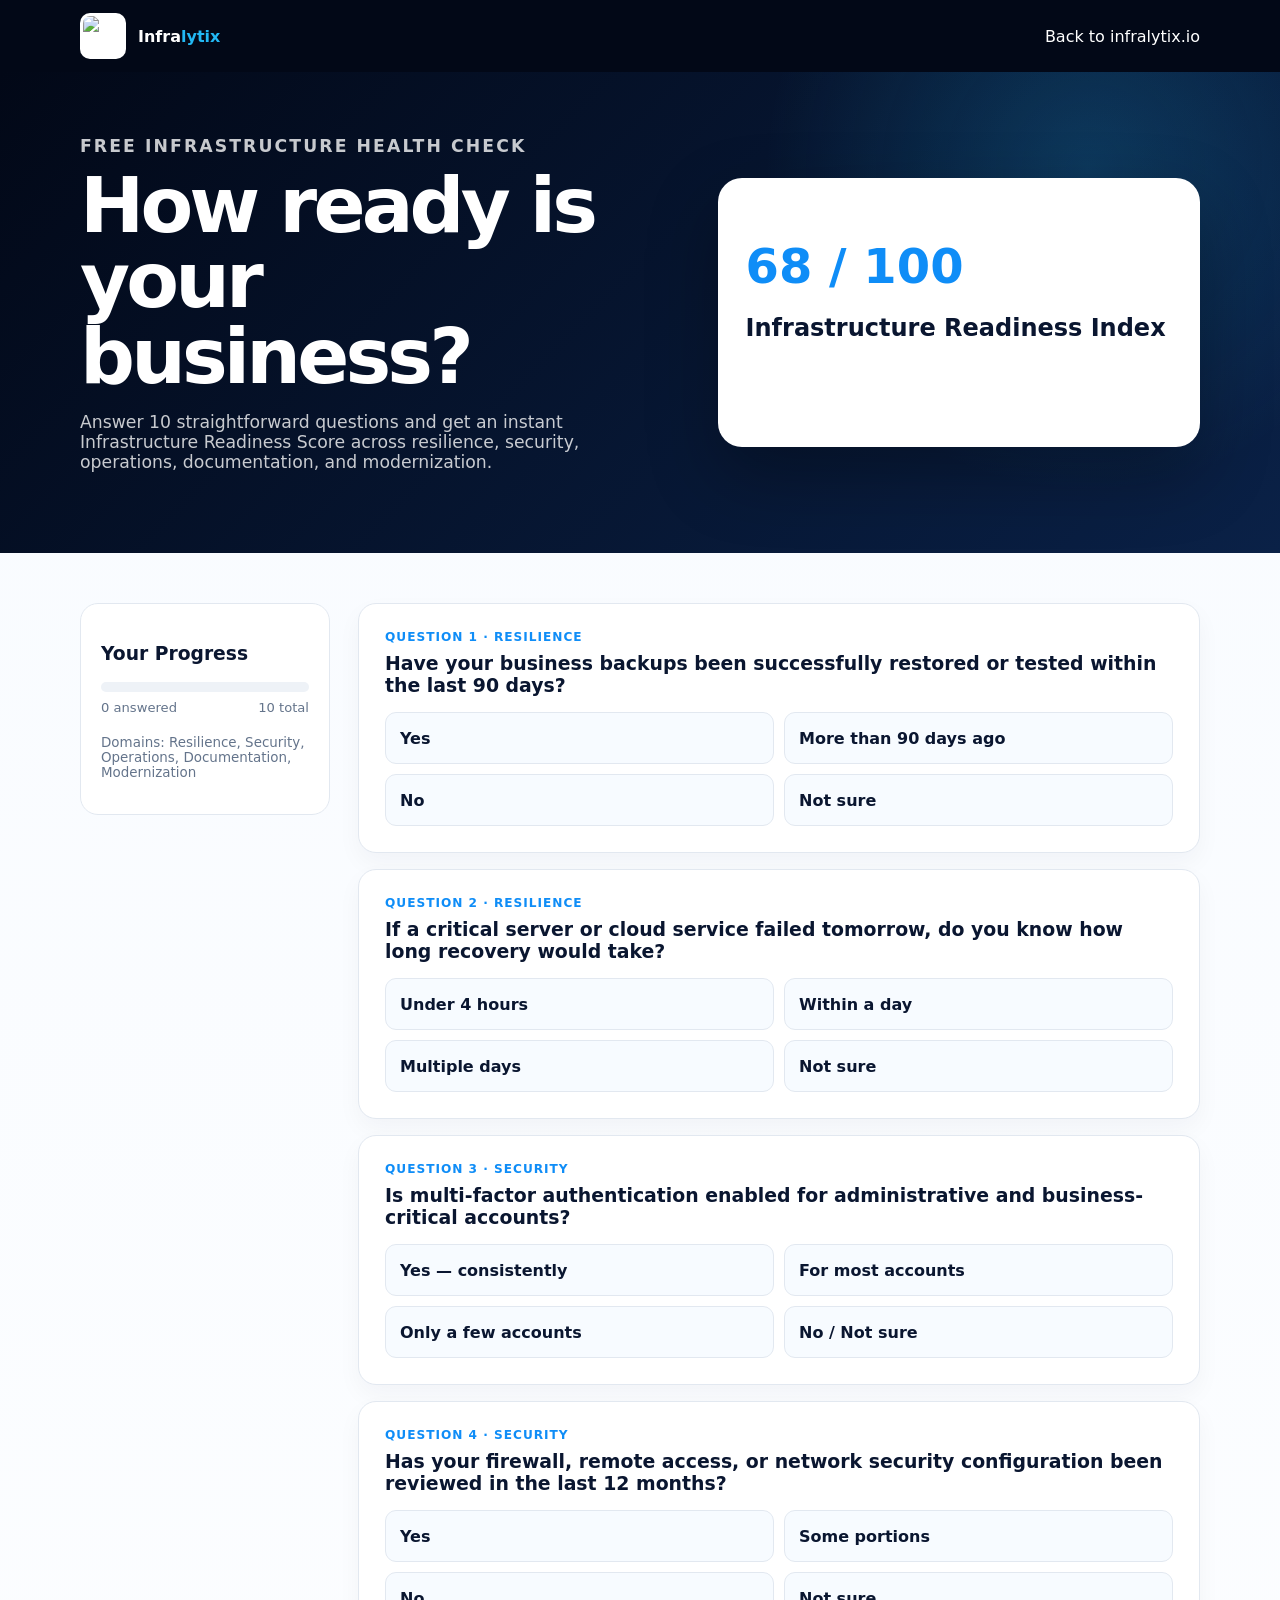
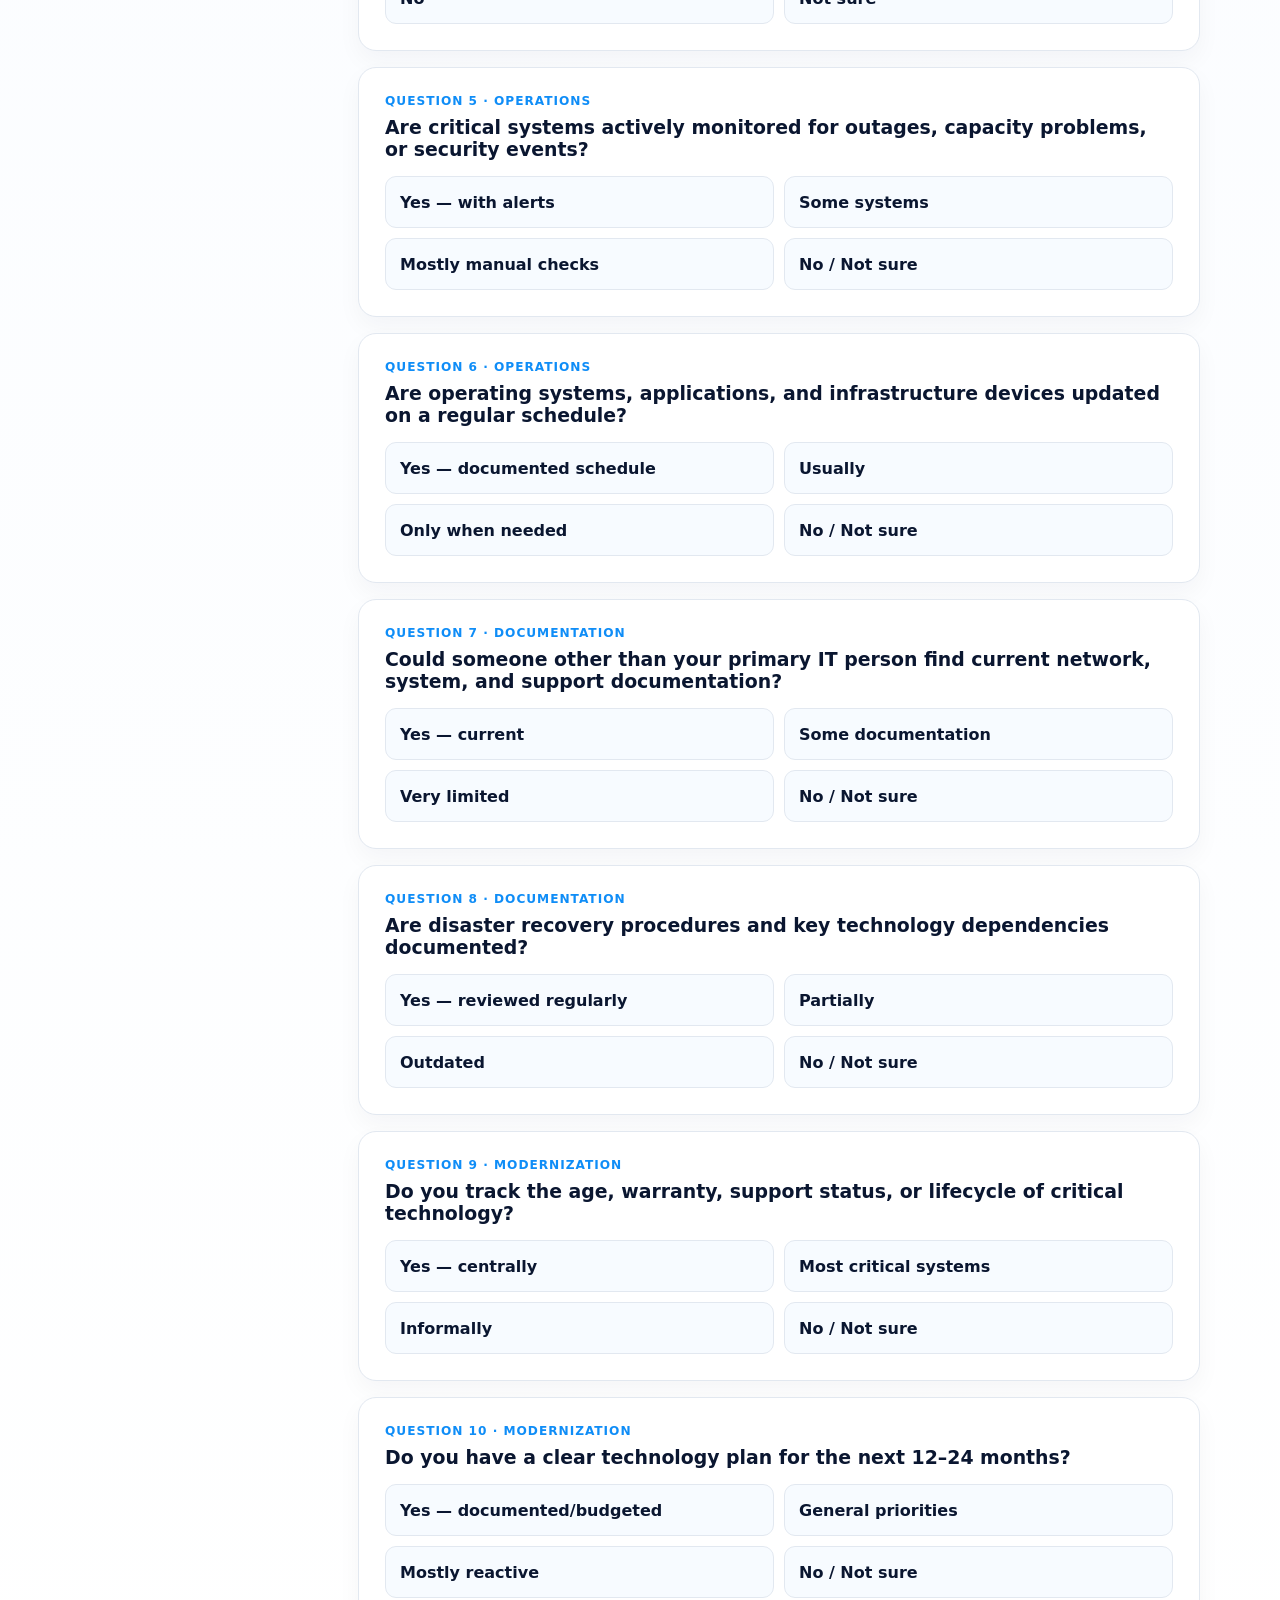
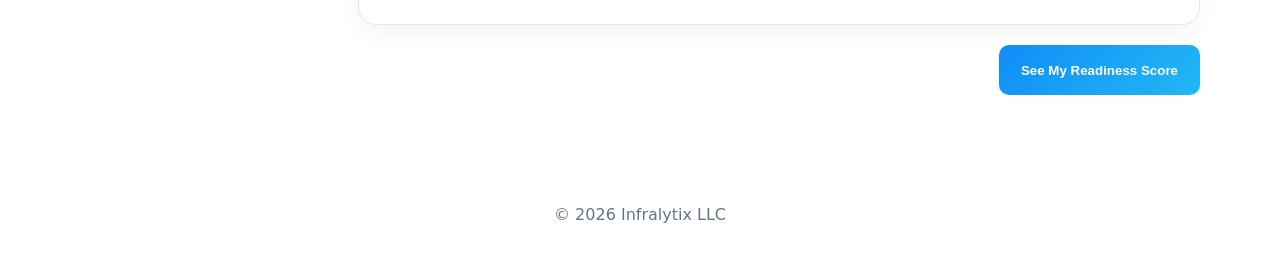
==== score/index.html @ 22124bf3 "Add files via upload" ====
<!DOCTYPE html>
<html lang="en">
<head>
<meta charset="UTF-8">
<meta name="viewport" content="width=device-width, initial-scale=1.0">
<title>Infrastructure Readiness Score | Infralytix</title>
<meta name="description" content="Take the free Infralytix Infrastructure Readiness Score and see how prepared your business is.">
<style>
:root{
  --navy:#06152f;--navy2:#0a2147;--blue:#0f8df7;--cyan:#22b8f4;
  --text:#0a1630;--muted:#64748b;--line:#e2e8f0;--bg:#f7fbff;--white:#fff;
  --green:#1f9d63;--amber:#d97706;--red:#c2413b;
}
*{box-sizing:border-box}
html{scroll-behavior:smooth}
body{margin:0;font-family:Inter,system-ui,-apple-system,Segoe UI,sans-serif;color:var(--text);background:linear-gradient(#f8fbff,#fff)}
a{text-decoration:none;color:inherit}
.wrap{width:min(1120px,calc(100% - 32px));margin:auto}
header{background:#020817;color:#fff;position:sticky;top:0;z-index:10}
nav{height:72px;display:flex;align-items:center;justify-content:space-between}
.brand{display:flex;align-items:center;gap:12px;font-weight:800}
.brand img{width:46px;height:46px;object-fit:contain;background:#fff;border-radius:10px;padding:3px}
.brand b{color:var(--cyan)}
.hero{padding:64px 0;background:radial-gradient(circle at 85% 20%,rgba(34,184,244,.2),transparent 28%),linear-gradient(135deg,#020817,var(--navy2));color:#fff}
.hero-grid{display:grid;grid-template-columns:1.1fr .9fr;gap:48px;align-items:center}
.eyebrow{font-size:.78rem;letter-spacing:.12em;text-transform:uppercase;color:var(--cyan);font-weight:800;margin:0 0 12px}
h1{font-size:clamp(2.8rem,6vw,5.4rem);line-height:.98;letter-spacing:-.05em;margin:0 0 18px}
.hero p{color:rgba(255,255,255,.78);font-size:1.08rem}
.preview{background:#fff;color:var(--text);padding:28px;border-radius:24px;box-shadow:0 28px 70px rgba(0,0,0,.3)}
.preview-score{font-size:3rem;font-weight:900;color:var(--blue)}
main{padding:50px 0 80px}
.quiz-grid{display:grid;grid-template-columns:250px 1fr;gap:28px;align-items:start}
.progress-card{position:sticky;top:94px;background:#fff;border:1px solid var(--line);padding:20px;border-radius:18px}
.progress-track{height:10px;border-radius:999px;background:#eef2f7;overflow:hidden}
.progress-fill{height:100%;width:0;background:linear-gradient(90deg,var(--blue),var(--cyan));transition:.2s}
.progress-meta{display:flex;justify-content:space-between;font-size:.82rem;color:var(--muted);margin-top:8px}
.question{background:#fff;border:1px solid var(--line);border-radius:18px;padding:26px;margin-bottom:16px;box-shadow:0 10px 25px rgba(15,23,42,.04)}
.question.answered{border-color:rgba(15,141,247,.35)}
.qmeta{color:var(--blue);font-size:.76rem;text-transform:uppercase;letter-spacing:.08em;font-weight:800}
.question h3{margin:8px 0 16px;font-size:1.18rem}
.options{display:grid;grid-template-columns:1fr 1fr;gap:10px}
.opt{position:relative}
.opt input{position:absolute;opacity:0}
.opt span{display:flex;min-height:52px;align-items:center;padding:12px 14px;border:1px solid var(--line);border-radius:11px;background:var(--bg);font-weight:700;cursor:pointer}
.opt input:checked+span{border-color:var(--blue);background:#e8f5ff;color:var(--navy)}
.btn{display:inline-flex;min-height:50px;align-items:center;justify-content:center;border:0;border-radius:10px;padding:0 22px;font-weight:800;cursor:pointer}
.primary{background:linear-gradient(135deg,var(--blue),var(--cyan));color:#fff}
.submit{display:flex;justify-content:flex-end;margin-top:20px}
.results{display:none;margin-top:24px}.results.show{display:block}
.card{background:#fff;border:1px solid var(--line);border-radius:20px;padding:30px;box-shadow:0 16px 40px rgba(15,23,42,.06)}
.result-top{display:grid;grid-template-columns:150px 1fr;gap:24px;align-items:center}
.ring{--pct:0%;width:145px;height:145px;border-radius:50%;display:grid;place-items:center;background:conic-gradient(var(--blue) var(--pct),#e8eef6 0);position:relative}
.ring:after{content:"";position:absolute;width:105px;height:105px;background:#fff;border-radius:50%}
.ring strong{position:relative;z-index:1;font-size:2rem}
.badge{display:inline-block;padding:6px 10px;border-radius:999px;font-size:.8rem;font-weight:800;margin-bottom:8px}
.cats{display:grid;grid-template-columns:repeat(5,1fr);gap:10px;margin-top:24px}
.cat{border:1px solid var(--line);background:var(--bg);padding:14px;border-radius:12px}
.cat strong{display:block;font-size:1.1rem}
.cat span{font-size:.8rem;color:var(--muted)}
.insights{display:grid;grid-template-columns:1fr 1fr;gap:16px;margin-top:22px}
.insight{border:1px solid var(--line);padding:18px;border-radius:14px}
.insight ul{padding-left:20px;color:var(--muted)}
.cta{margin-top:18px;background:linear-gradient(135deg,#020817,var(--navy2));color:#fff}
.cta-grid{display:grid;grid-template-columns:1fr 1fr;gap:24px}
.cta p{color:rgba(255,255,255,.72)}
form{display:grid;grid-template-columns:1fr 1fr;gap:10px}
form input{min-height:46px;padding:0 12px;border-radius:9px;border:1px solid var(--line)}
.full{grid-column:1/-1}.note{grid-column:1/-1;font-size:.76rem;color:rgba(255,255,255,.6)}
.success{display:none;padding:12px;border:1px solid rgba(31,157,99,.35);background:rgba(31,157,99,.15);border-radius:10px}
.success.show{display:block}
footer{text-align:center;color:var(--muted);padding:30px}
@media(max-width:850px){.hero-grid,.quiz-grid,.cta-grid{grid-template-columns:1fr}.progress-card{position:static}.cats{grid-template-columns:1fr 1fr}}
@media(max-width:620px){.options,.insights,form{grid-template-columns:1fr}.full{grid-column:auto}.result-top{grid-template-columns:1fr;text-align:center;justify-items:center}.cats{grid-template-columns:1fr}}
</style>
</head>
<body>
<header>
  <div class="wrap">
    <nav>
      <a class="brand" href="/"><img src="assets/infralytix-logo.png" alt="Infralytix logo"><span>Infra<b>lytix</b></span></a>
      <a href="/">Back to infralytix.io</a>
    </nav>
  </div>
</header>

<section class="hero">
  <div class="wrap hero-grid">
    <div>
      <p class="eyebrow">Free Infrastructure Health Check</p>
      <h1>How ready is your business?</h1>
      <p>Answer 10 straightforward questions and get an instant Infrastructure Readiness Score across resilience, security, operations, documentation, and modernization.</p>
    </div>
    <div class="preview">
      <p class="eyebrow">Example</p>
      <div class="preview-score">68 / 100</div>
      <h2>Infrastructure Readiness Index</h2>
      <p>See where you are strong, where uncertainty exists, and what areas deserve a closer look.</p>
    </div>
  </div>
</section>

<main>
<div class="wrap">
  <div class="quiz-grid">
    <aside class="progress-card">
      <h3>Your Progress</h3>
      <div class="progress-track"><div id="progressFill" class="progress-fill"></div></div>
      <div class="progress-meta"><span id="answered">0 answered</span><span>10 total</span></div>
      <p style="color:var(--muted);font-size:.84rem;margin-top:20px">Domains: Resilience, Security, Operations, Documentation, Modernization</p>
    </aside>
    <section id="quiz"></section>
  </div>

  <section id="results" class="results">
    <div class="card">
      <div class="result-top">
        <div id="ring" class="ring"><strong id="score">0</strong></div>
        <div>
          <span id="badge" class="badge">Readiness Level</span>
          <h2 style="margin:0 0 8px">Your Infrastructure Readiness Score</h2>
          <p id="summary" style="color:var(--muted);margin:0"></p>
        </div>
      </div>
      <div id="cats" class="cats"></div>
      <div class="insights">
        <div class="insight"><h3>What looks good</h3><ul id="strengths"></ul></div>
        <div class="insight"><h3>Areas to review</h3><ul id="reviews"></ul></div>
      </div>
    </div>

    <div class="card cta">
      <div class="cta-grid">
        <div>
          <p class="eyebrow">Understand Your Score</p>
          <h2>Want a free 15-minute Infrastructure Health Check?</h2>
          <p>Send your results to Infralytix and we can use them as the starting point for a short, practical conversation. No obligation.</p>
        </div>
        <div>
          <form id="leadForm">
            <input name="name" placeholder="Your name" required>
            <input name="company" placeholder="Company">
            <input class="full" type="email" name="email" placeholder="Business email" required>
            <input type="hidden" name="_subject" value="New Infrastructure Readiness Score Lead">
            <input type="hidden" name="source" value="infralytix.io/score">
            <input type="hidden" name="readiness_score" id="leadScore">
            <input type="hidden" name="readiness_level" id="leadLevel">
            <input type="hidden" name="category_scores" id="leadCats">
            <input type="hidden" name="quiz_answers" id="leadAnswers">
            <button class="btn primary full" type="submit">Send My Results to Infralytix</button>
            <div class="note">Your information is only used to respond to this request.</div>
          </form>
          <div id="success" class="success">Thanks — your results were sent successfully.</div>
        </div>
      </div>
    </div>
  </section>
</div>
</main>

<footer>© <span id="year"></span> Infralytix LLC</footer>

<script>
const endpoint="https://formspree.io/f/mppazzkg";
const questions=[
["Resilience","Have your business backups been successfully restored or tested within the last 90 days?",[["Yes",10],["More than 90 days ago",6],["No",2],["Not sure",0]]],
["Resilience","If a critical server or cloud service failed tomorrow, do you know how long recovery would take?",[["Under 4 hours",10],["Within a day",7],["Multiple days",3],["Not sure",0]]],
["Security","Is multi-factor authentication enabled for administrative and business-critical accounts?",[["Yes — consistently",10],["For most accounts",7],["Only a few accounts",3],["No / Not sure",0]]],
["Security","Has your firewall, remote access, or network security configuration been reviewed in the last 12 months?",[["Yes",10],["Some portions",6],["No",2],["Not sure",0]]],
["Operations","Are critical systems actively monitored for outages, capacity problems, or security events?",[["Yes — with alerts",10],["Some systems",6],["Mostly manual checks",3],["No / Not sure",0]]],
["Operations","Are operating systems, applications, and infrastructure devices updated on a regular schedule?",[["Yes — documented schedule",10],["Usually",7],["Only when needed",3],["No / Not sure",0]]],
["Documentation","Could someone other than your primary IT person find current network, system, and support documentation?",[["Yes — current",10],["Some documentation",6],["Very limited",2],["No / Not sure",0]]],
["Documentation","Are disaster recovery procedures and key technology dependencies documented?",[["Yes — reviewed regularly",10],["Partially",6],["Outdated",3],["No / Not sure",0]]],
["Modernization","Do you track the age, warranty, support status, or lifecycle of critical technology?",[["Yes — centrally",10],["Most critical systems",7],["Informally",3],["No / Not sure",0]]],
["Modernization","Do you have a clear technology plan for the next 12–24 months?",[["Yes — documented/budgeted",10],["General priorities",7],["Mostly reactive",3],["No / Not sure",0]]]
];
const advice={
Resilience:["Backup and recovery practices appear to provide a useful continuity foundation.","Validate restore testing, recovery time expectations, and disaster recovery readiness."],
Security:["Core security controls appear to be receiving regular attention.","Review MFA coverage, privileged access, firewall rules, and security configuration."],
Operations:["Monitoring and maintenance practices appear reasonably structured.","Improve monitoring coverage, alerting, patching cadence, and operational ownership."],
Documentation:["Documentation appears capable of reducing dependence on individual knowledge.","Update network, recovery, system, and support documentation so knowledge is transferable."],
Modernization:["Technology lifecycle and forward planning appear reasonably understood.","Create a documented lifecycle and modernization plan tied to business priorities."]
};
const quiz=document.getElementById("quiz");
questions.forEach((q,i)=>{
 const el=document.createElement("article"); el.className="question"; el.dataset.q=i;
 el.innerHTML=`<div class="qmeta">Question ${i+1} · ${q[0]}</div><h3>${q[1]}</h3><div class="options">${q[2].map((o,j)=>`<label class="opt"><input type="radio" name="q${i}" value="${o[1]}" data-label="${o[0]}"><span>${o[0]}</span></label>`).join("")}</div>`;
 quiz.appendChild(el);
});
quiz.insertAdjacentHTML("beforeend",`<div class="submit"><button id="calc" class="btn primary">See My Readiness Score</button></div>`);
document.querySelectorAll('input[type="radio"]').forEach(r=>r.addEventListener("change",()=>{
 let count=0; questions.forEach((q,i)=>{const c=document.querySelector(`input[name=q${i}]:checked`);document.querySelector(`[data-q="${i}"]`).classList.toggle("answered",!!c);if(c)count++});
 document.getElementById("answered").textContent=`${count} answered`; document.getElementById("progressFill").style.width=`${count*10}%`;
}));
function level(score){
 if(score>=85)return["Strong Readiness","#1f9d63","#e9f8f0","Your answers suggest a strong infrastructure foundation. Focus on validating assumptions and continuously improving."];
 if(score>=70)return["Good Foundation","#0f8df7","#e8f5ff","Your environment appears to have a solid foundation, with opportunities to improve resilience, visibility, or planning."];
 if(score>=50)return["Needs Attention","#d97706","#fff4df","Your answers indicate meaningful gaps or uncertainty. A focused review could reduce operational risk and identify practical next steps."];
 return["Elevated Risk","#c2413b","#fff0ef","Several important infrastructure controls appear missing, inconsistent, or unknown. Prioritize resilience, security, and documentation."];
}
document.getElementById("calc").onclick=()=>{
 let total=0,answers={},domains={};
 for(let i=0;i<questions.length;i++){
   const c=document.querySelector(`input[name=q${i}]:checked`);
   if(!c){document.querySelector(`[data-q="${i}"]`).scrollIntoView({behavior:"smooth",block:"center"});return;}
   const d=questions[i][0],score=Number(c.value); total+=score;
   domains[d]=domains[d]||[0,0]; domains[d][0]+=score;domains[d][1]+=10;
   answers[`q${i+1}`]={domain:d,question:questions[i][1],answer:c.dataset.label,score};
 }
 const percentages={}; Object.entries(domains).forEach(([d,v])=>percentages[d]=Math.round(v[0]/v[1]*100));
 const l=level(total);
 document.getElementById("score").textContent=total; document.getElementById("ring").style.setProperty("--pct",`${total}%`);
 const b=document.getElementById("badge");b.textContent=l[0];b.style.color=l[1];b.style.background=l[2];document.getElementById("summary").textContent=l[3];
 document.getElementById("cats").innerHTML=Object.entries(percentages).map(([d,v])=>`<div class="cat"><strong>${v}%</strong><span>${d}</span></div>`).join("");
 let s=Object.entries(percentages).filter(x=>x[1]>=70).sort((a,b)=>b[1]-a[1]).slice(0,3).map(x=>advice[x[0]][0]);
 let r=Object.entries(percentages).filter(x=>x[1]<70).sort((a,b)=>a[1]-b[1]).slice(0,3).map(x=>advice[x[0]][1]);
 if(!s.length)s=["Completing the scorecard establishes a useful baseline for improvement."];
 if(!r.length)r=["Continue validating recovery, lifecycle, security, and documentation practices regularly."];
 document.getElementById("strengths").innerHTML=s.map(x=>`<li>${x}</li>`).join("");document.getElementById("reviews").innerHTML=r.map(x=>`<li>${x}</li>`).join("");
 document.getElementById("leadScore").value=total;document.getElementById("leadLevel").value=l[0];document.getElementById("leadCats").value=JSON.stringify(percentages);document.getElementById("leadAnswers").value=JSON.stringify(answers);
 document.getElementById("results").classList.add("show");document.getElementById("results").scrollIntoView({behavior:"smooth"});
};
document.getElementById("leadForm").onsubmit=async e=>{
 e.preventDefault();const f=e.currentTarget,b=f.querySelector("button");b.disabled=true;b.textContent="Sending...";
 try{const res=await fetch(endpoint,{method:"POST",body:new FormData(f),headers:{Accept:"application/json"}});if(!res.ok)throw 0;f.style.display="none";document.getElementById("success").classList.add("show");}
 catch{b.disabled=false;b.textContent="Send My Results to Infralytix";alert("Could not send right now. Please email chris@infralytix.io.");}
};
document.getElementById("year").textContent=new Date().getFullYear();
</script>
</body>
</html>
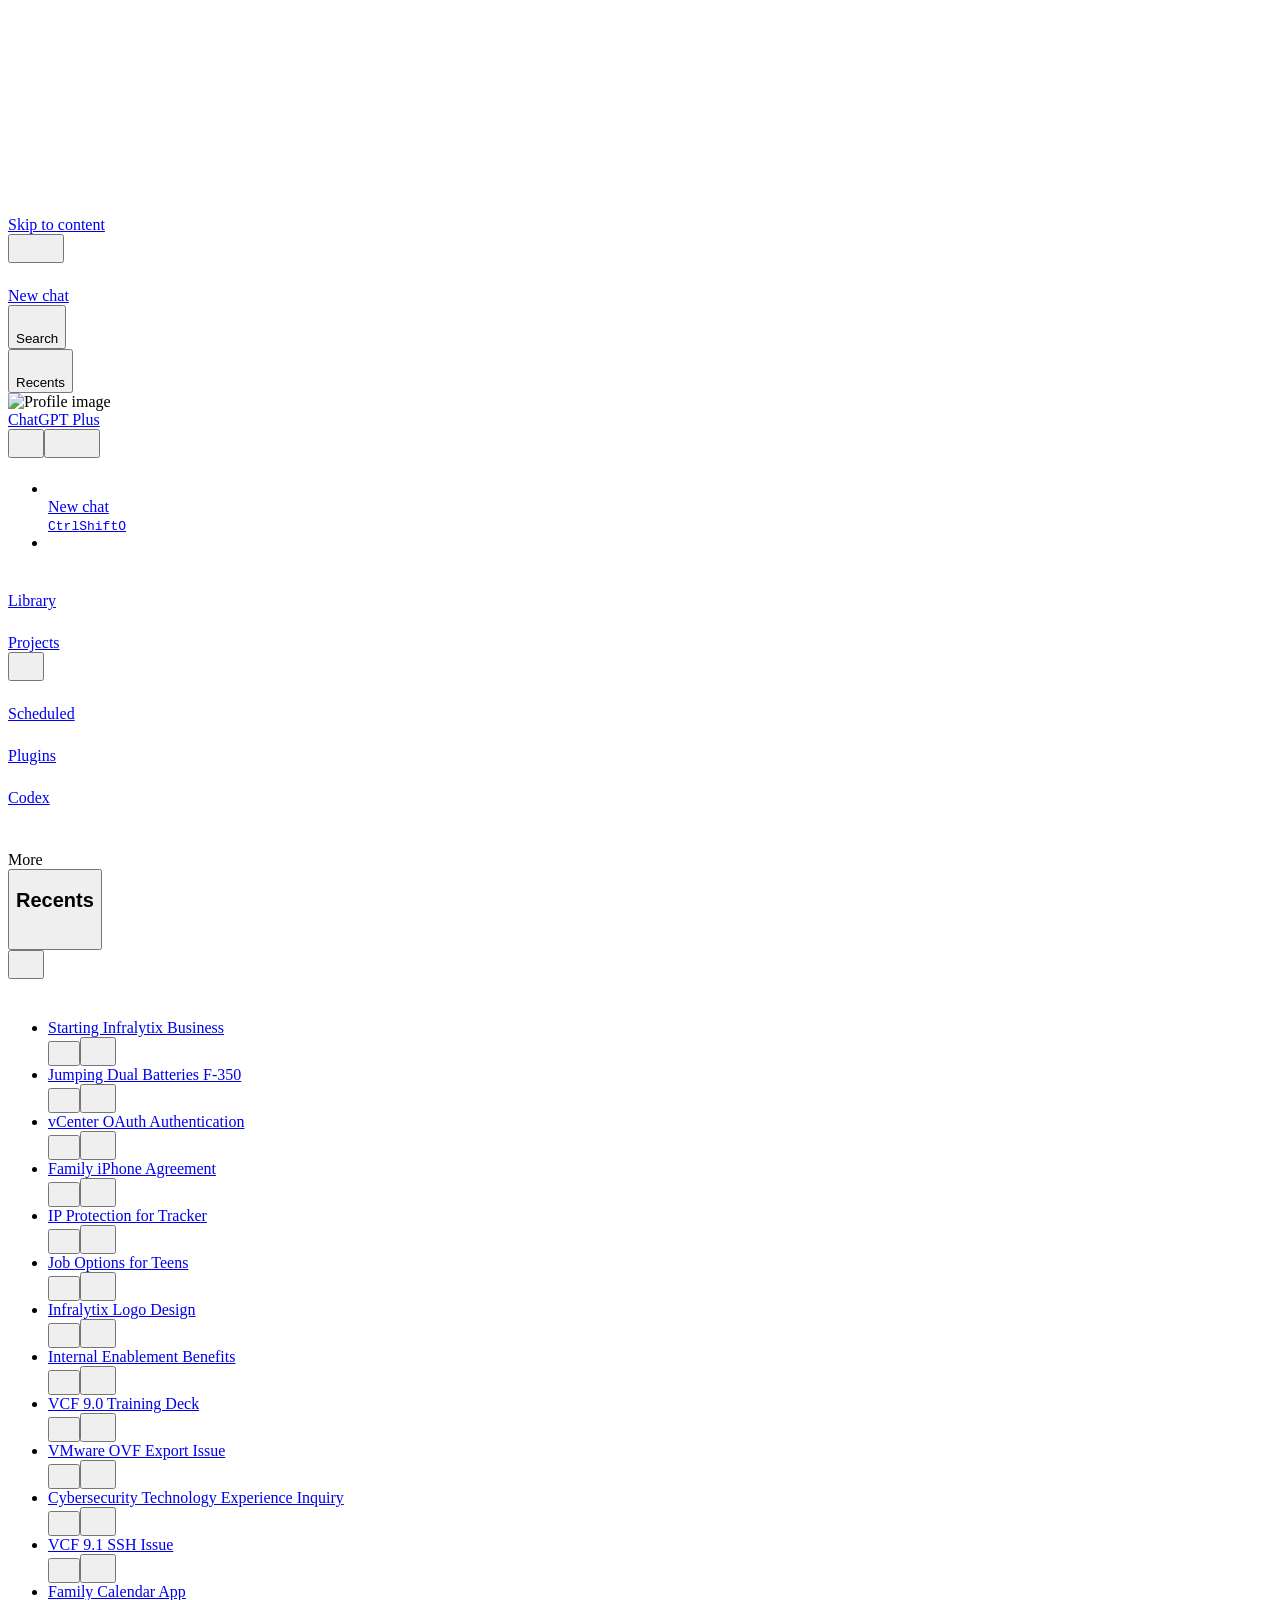
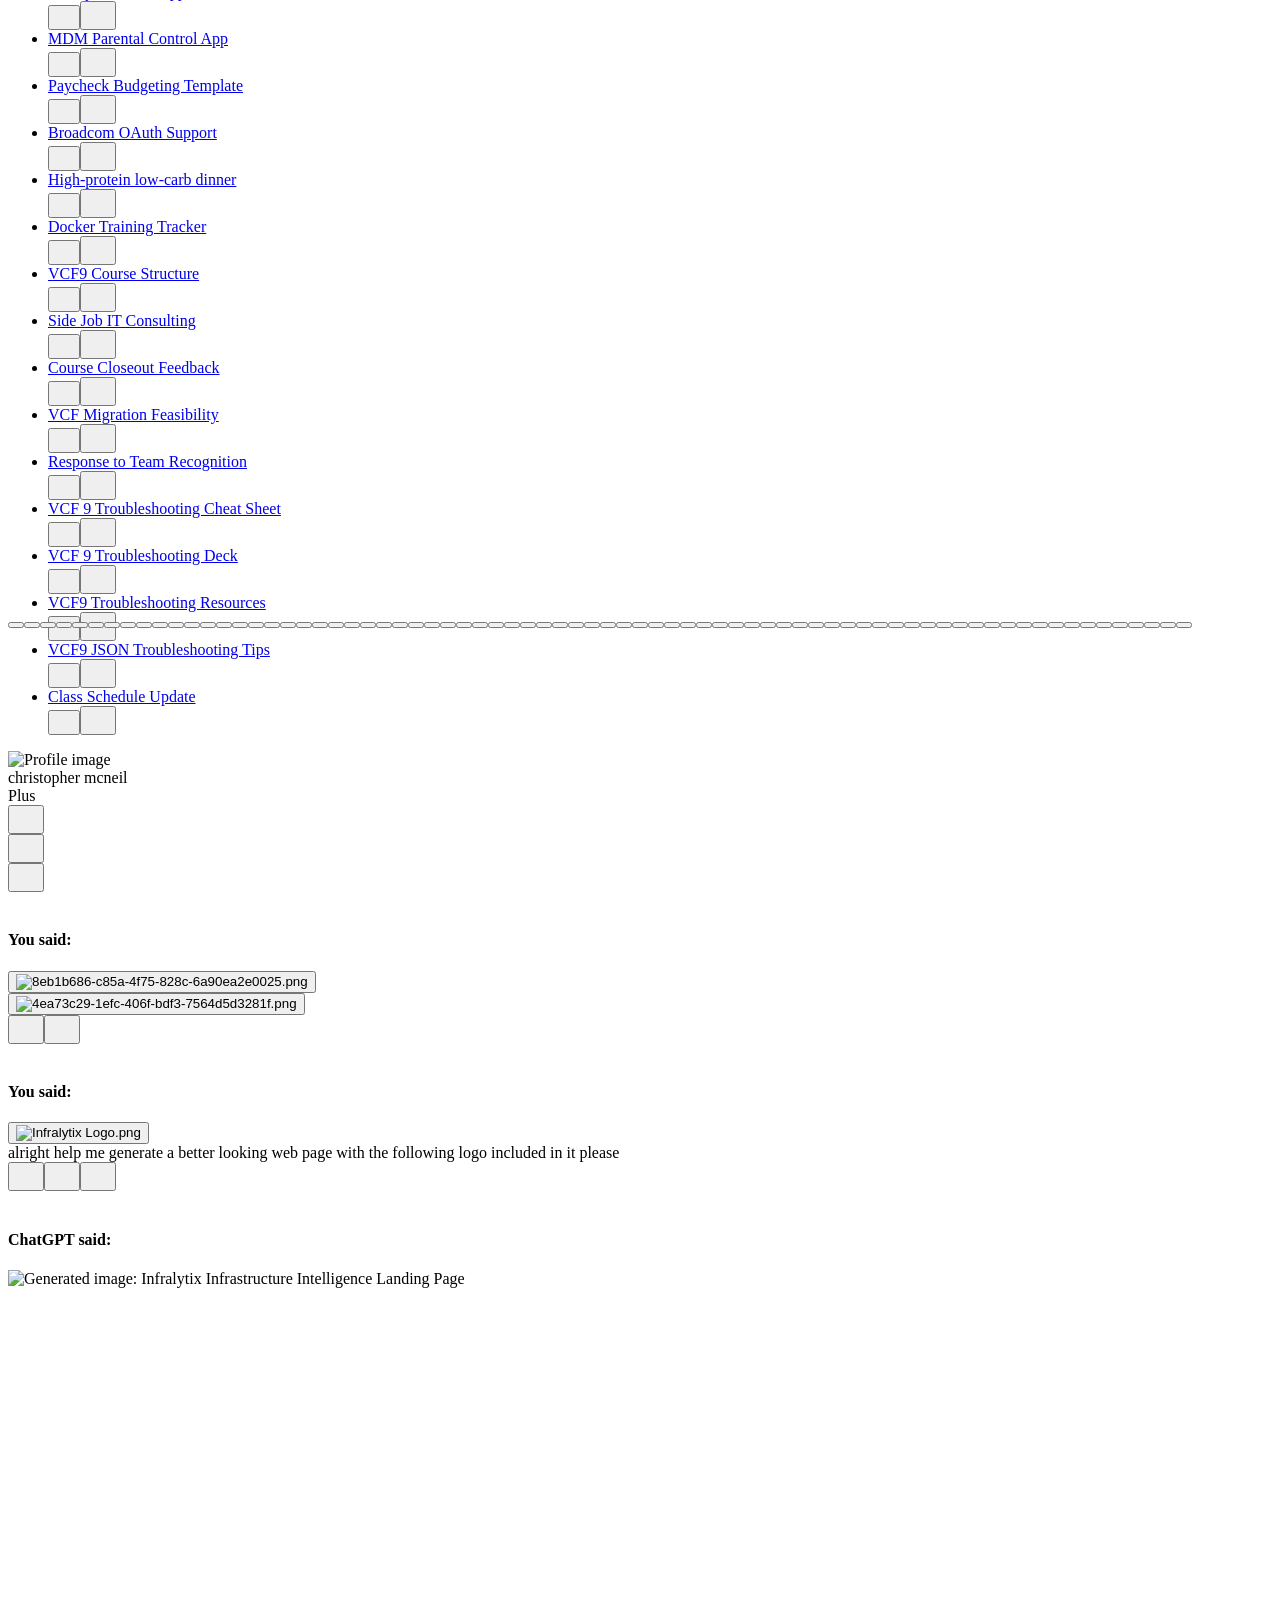
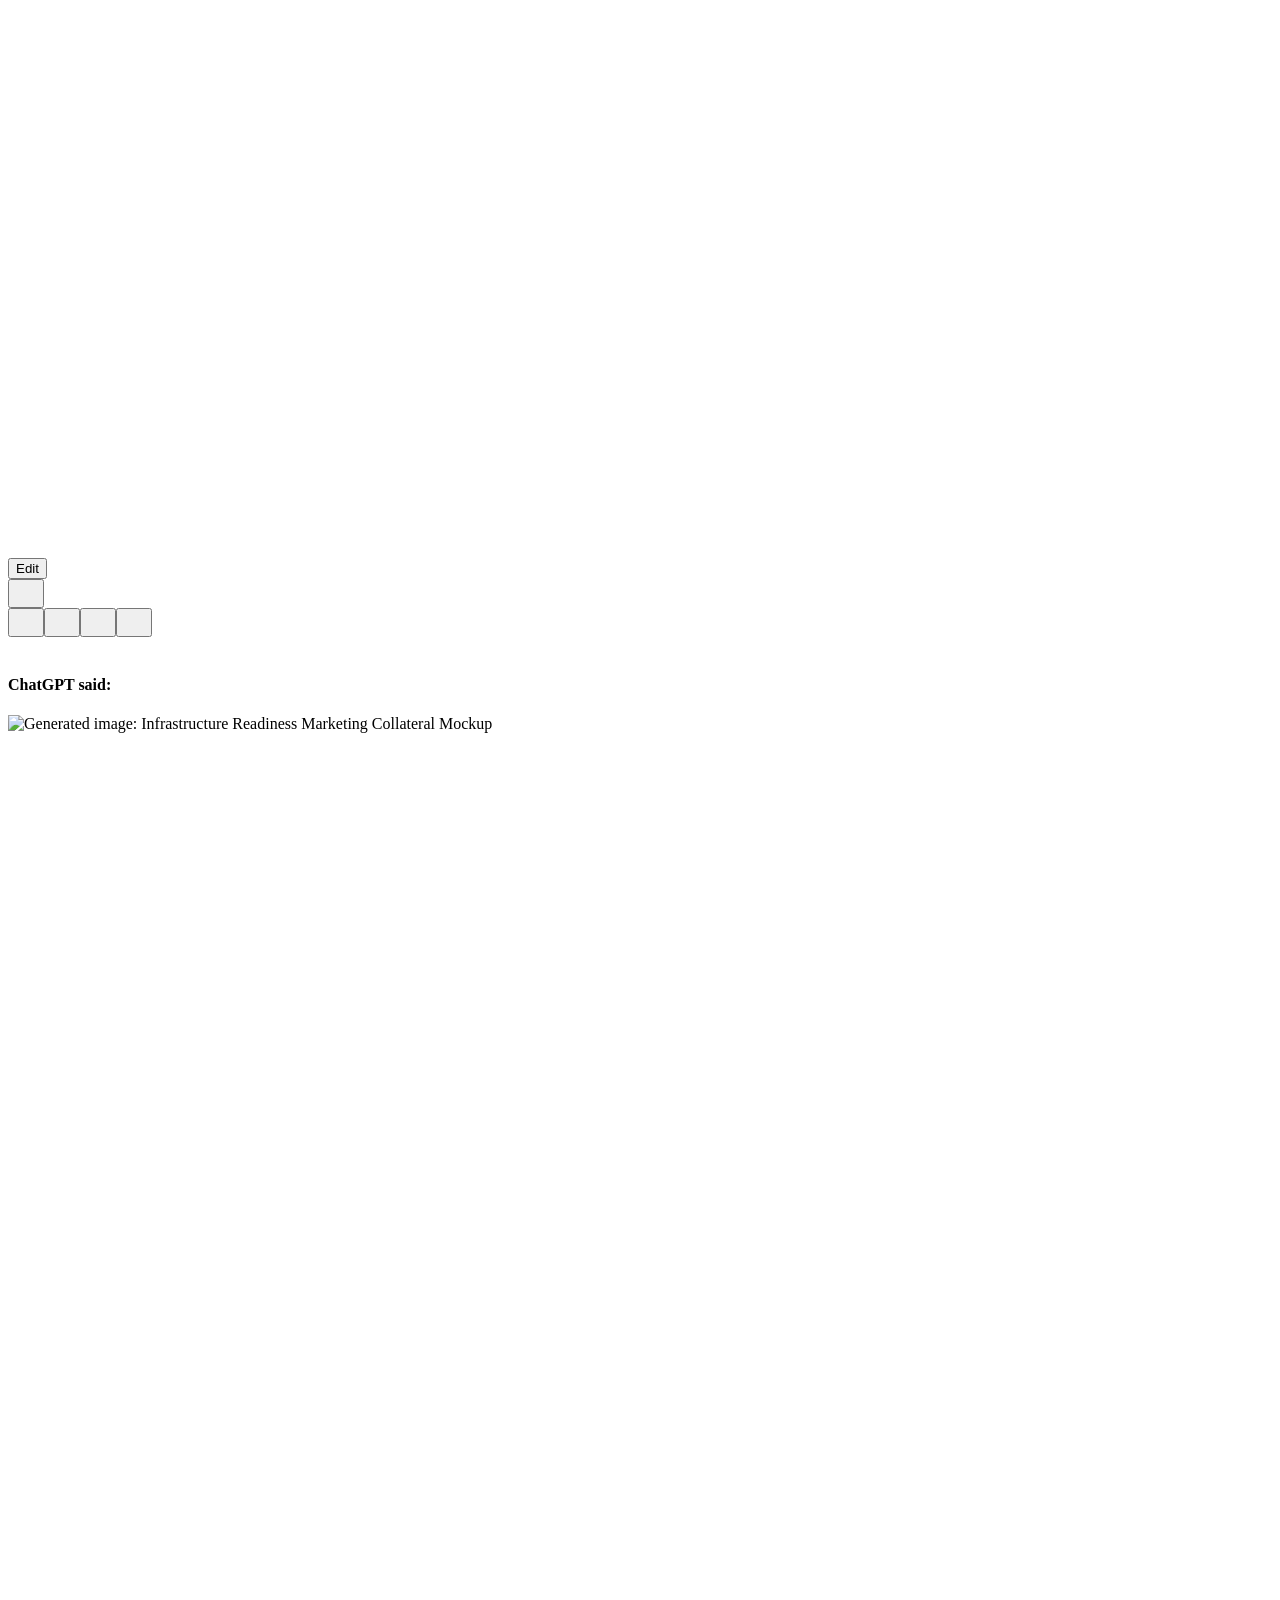
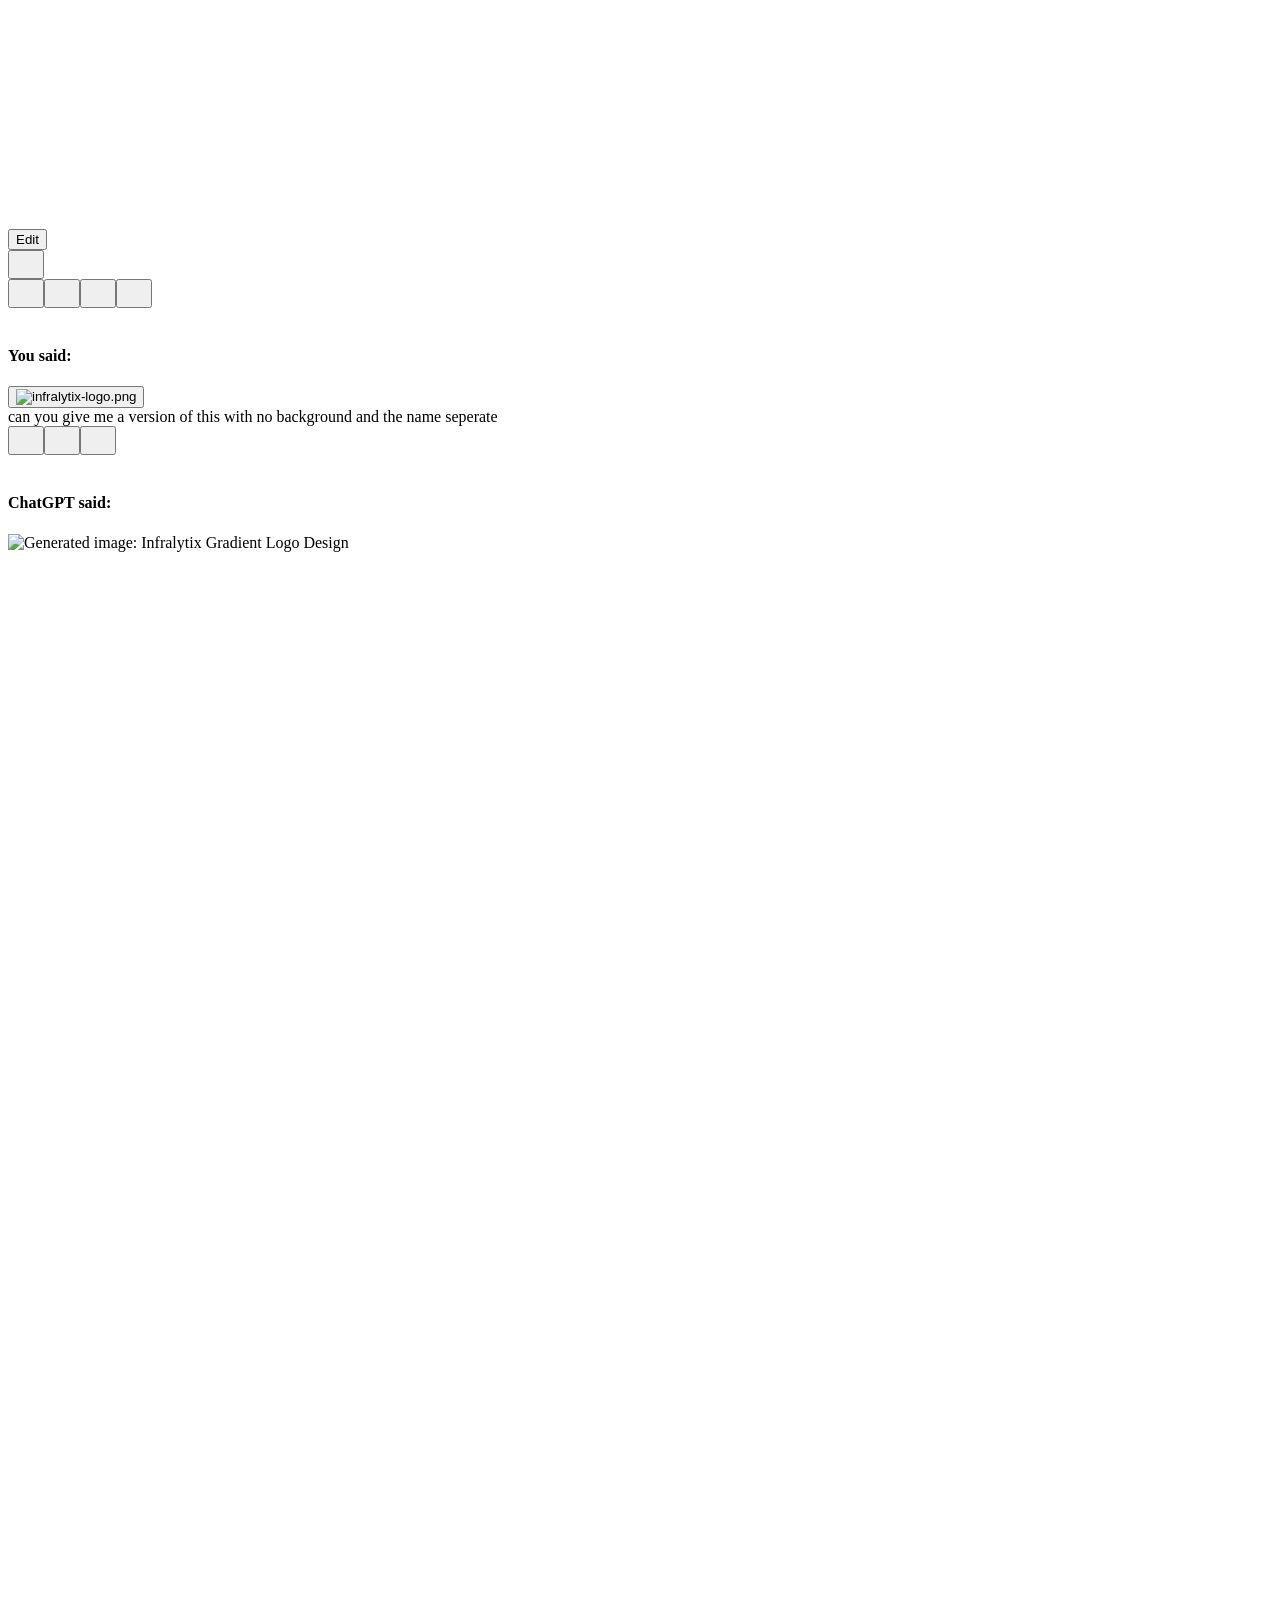
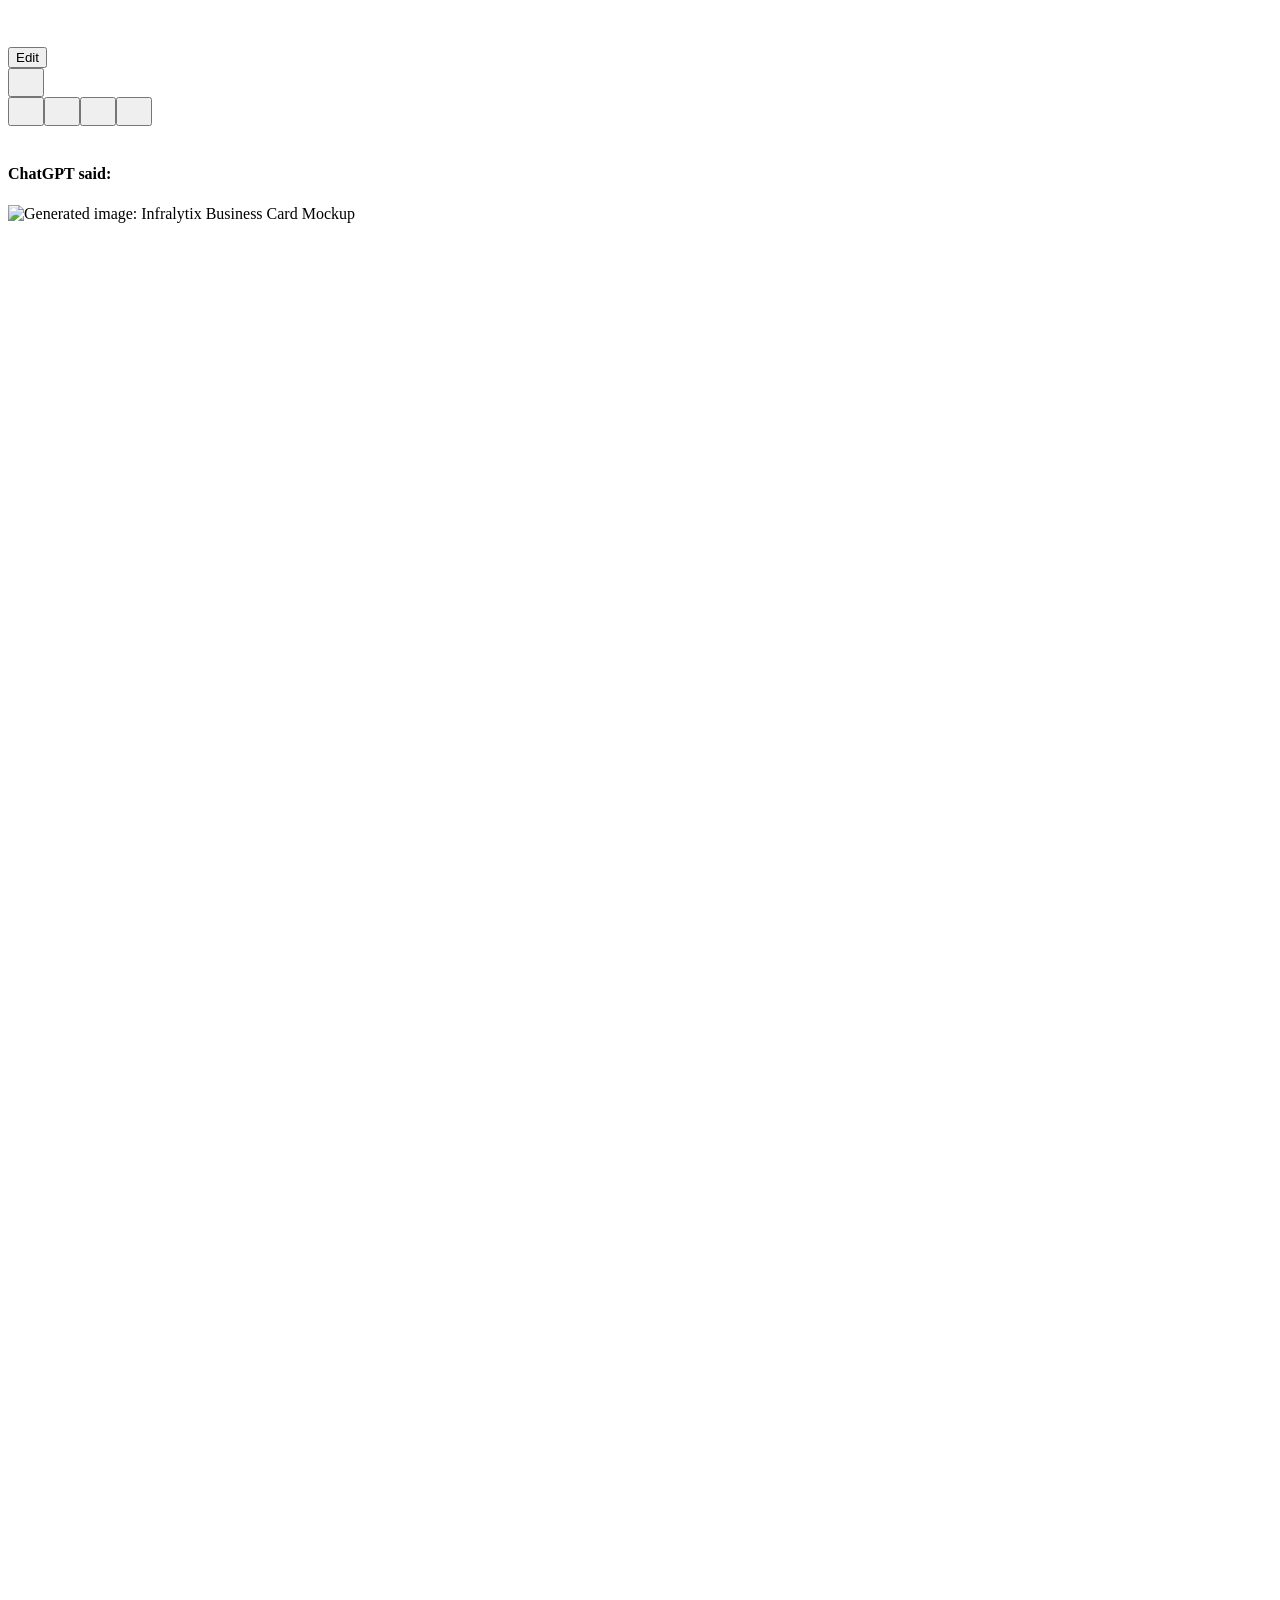
==== commit d61666ee: "Update index.html" ====
--- a/score/index.html
+++ b/score/index.html
@@ -1,230 +1,187 @@
 <!DOCTYPE html>
-<html lang="en">
-<head>
-<meta charset="UTF-8">
-<meta name="viewport" content="width=device-width, initial-scale=1.0">
-<title>Infrastructure Readiness Score | Infralytix</title>
-<meta name="description" content="Take the free Infralytix Infrastructure Readiness Score and see how prepared your business is.">
-<style>
-:root{
-  --navy:#06152f;--navy2:#0a2147;--blue:#0f8df7;--cyan:#22b8f4;
-  --text:#0a1630;--muted:#64748b;--line:#e2e8f0;--bg:#f7fbff;--white:#fff;
-  --green:#1f9d63;--amber:#d97706;--red:#c2413b;
-}
-*{box-sizing:border-box}
-html{scroll-behavior:smooth}
-body{margin:0;font-family:Inter,system-ui,-apple-system,Segoe UI,sans-serif;color:var(--text);background:linear-gradient(#f8fbff,#fff)}
-a{text-decoration:none;color:inherit}
-.wrap{width:min(1120px,calc(100% - 32px));margin:auto}
-header{background:#020817;color:#fff;position:sticky;top:0;z-index:10}
-nav{height:72px;display:flex;align-items:center;justify-content:space-between}
-.brand{display:flex;align-items:center;gap:12px;font-weight:800}
-.brand img{width:46px;height:46px;object-fit:contain;background:#fff;border-radius:10px;padding:3px}
-.brand b{color:var(--cyan)}
-.hero{padding:64px 0;background:radial-gradient(circle at 85% 20%,rgba(34,184,244,.2),transparent 28%),linear-gradient(135deg,#020817,var(--navy2));color:#fff}
-.hero-grid{display:grid;grid-template-columns:1.1fr .9fr;gap:48px;align-items:center}
-.eyebrow{font-size:.78rem;letter-spacing:.12em;text-transform:uppercase;color:var(--cyan);font-weight:800;margin:0 0 12px}
-h1{font-size:clamp(2.8rem,6vw,5.4rem);line-height:.98;letter-spacing:-.05em;margin:0 0 18px}
-.hero p{color:rgba(255,255,255,.78);font-size:1.08rem}
-.preview{background:#fff;color:var(--text);padding:28px;border-radius:24px;box-shadow:0 28px 70px rgba(0,0,0,.3)}
-.preview-score{font-size:3rem;font-weight:900;color:var(--blue)}
-main{padding:50px 0 80px}
-.quiz-grid{display:grid;grid-template-columns:250px 1fr;gap:28px;align-items:start}
-.progress-card{position:sticky;top:94px;background:#fff;border:1px solid var(--line);padding:20px;border-radius:18px}
-.progress-track{height:10px;border-radius:999px;background:#eef2f7;overflow:hidden}
-.progress-fill{height:100%;width:0;background:linear-gradient(90deg,var(--blue),var(--cyan));transition:.2s}
-.progress-meta{display:flex;justify-content:space-between;font-size:.82rem;color:var(--muted);margin-top:8px}
-.question{background:#fff;border:1px solid var(--line);border-radius:18px;padding:26px;margin-bottom:16px;box-shadow:0 10px 25px rgba(15,23,42,.04)}
-.question.answered{border-color:rgba(15,141,247,.35)}
-.qmeta{color:var(--blue);font-size:.76rem;text-transform:uppercase;letter-spacing:.08em;font-weight:800}
-.question h3{margin:8px 0 16px;font-size:1.18rem}
-.options{display:grid;grid-template-columns:1fr 1fr;gap:10px}
-.opt{position:relative}
-.opt input{position:absolute;opacity:0}
-.opt span{display:flex;min-height:52px;align-items:center;padding:12px 14px;border:1px solid var(--line);border-radius:11px;background:var(--bg);font-weight:700;cursor:pointer}
-.opt input:checked+span{border-color:var(--blue);background:#e8f5ff;color:var(--navy)}
-.btn{display:inline-flex;min-height:50px;align-items:center;justify-content:center;border:0;border-radius:10px;padding:0 22px;font-weight:800;cursor:pointer}
-.primary{background:linear-gradient(135deg,var(--blue),var(--cyan));color:#fff}
-.submit{display:flex;justify-content:flex-end;margin-top:20px}
-.results{display:none;margin-top:24px}.results.show{display:block}
-.card{background:#fff;border:1px solid var(--line);border-radius:20px;padding:30px;box-shadow:0 16px 40px rgba(15,23,42,.06)}
-.result-top{display:grid;grid-template-columns:150px 1fr;gap:24px;align-items:center}
-.ring{--pct:0%;width:145px;height:145px;border-radius:50%;display:grid;place-items:center;background:conic-gradient(var(--blue) var(--pct),#e8eef6 0);position:relative}
-.ring:after{content:"";position:absolute;width:105px;height:105px;background:#fff;border-radius:50%}
-.ring strong{position:relative;z-index:1;font-size:2rem}
-.badge{display:inline-block;padding:6px 10px;border-radius:999px;font-size:.8rem;font-weight:800;margin-bottom:8px}
-.cats{display:grid;grid-template-columns:repeat(5,1fr);gap:10px;margin-top:24px}
-.cat{border:1px solid var(--line);background:var(--bg);padding:14px;border-radius:12px}
-.cat strong{display:block;font-size:1.1rem}
-.cat span{font-size:.8rem;color:var(--muted)}
-.insights{display:grid;grid-template-columns:1fr 1fr;gap:16px;margin-top:22px}
-.insight{border:1px solid var(--line);padding:18px;border-radius:14px}
-.insight ul{padding-left:20px;color:var(--muted)}
-.cta{margin-top:18px;background:linear-gradient(135deg,#020817,var(--navy2));color:#fff}
-.cta-grid{display:grid;grid-template-columns:1fr 1fr;gap:24px}
-.cta p{color:rgba(255,255,255,.72)}
-form{display:grid;grid-template-columns:1fr 1fr;gap:10px}
-form input{min-height:46px;padding:0 12px;border-radius:9px;border:1px solid var(--line)}
-.full{grid-column:1/-1}.note{grid-column:1/-1;font-size:.76rem;color:rgba(255,255,255,.6)}
-.success{display:none;padding:12px;border:1px solid rgba(31,157,99,.35);background:rgba(31,157,99,.15);border-radius:10px}
-.success.show{display:block}
-footer{text-align:center;color:var(--muted);padding:30px}
-@media(max-width:850px){.hero-grid,.quiz-grid,.cta-grid{grid-template-columns:1fr}.progress-card{position:static}.cats{grid-template-columns:1fr 1fr}}
-@media(max-width:620px){.options,.insights,form{grid-template-columns:1fr}.full{grid-column:auto}.result-top{grid-template-columns:1fr;text-align:center;justify-items:center}.cats{grid-template-columns:1fr}}
-</style>
-</head>
-<body>
-<header>
-  <div class="wrap">
-    <nav>
-      <a class="brand" href="/"><img src="assets/infralytix-logo.png" alt="Infralytix logo"><span>Infra<b>lytix</b></span></a>
-      <a href="/">Back to infralytix.io</a>
-    </nav>
-  </div>
-</header>
+<!-- saved from url=(0058)https://chatgpt.com/c/6a722117-cbb4-83ea-9176-63ffd96111ed -->
+<html lang="en-US" data-build="prod-1827e06d85a24a9606e4199dd07d869724cd0915" data-seq="8953813" data-contrast="default" dir="ltr" class="dark" data-chat-theme="default" style="color-scheme: dark; --cot-shimmer-duration: 1400ms;" data-ds-color-theme-update=""><head><meta http-equiv="Content-Type" content="text/html; charset=UTF-8"><style>.ͼs {background-color: var(--gray-950); color: var(--gray-50);}
+.ͼs .cm-content {caret-color: var(--gray-50);}
+.ͼs .cm-cursor, .ͼs .cm-dropCursor {border-left-color: var(--gray-50);}
+.ͼs.cm-focused .cm-selectionBackgroundm .cm-selectionBackground, .ͼs .cm-content ::selection {background-color: var(--blue-a75);}
+.ͼs .cm-activeLine {background-color: var(--gray-900);}
+.ͼs .cm-gutters {background-color: var(--gray-925); color: var(--gray-250);}
+.ͼs .cm-activeLineGutter {background-color: var(--gray-900);}
+.ͼt {color: var(--gray-250);}
+.ͼu {color: var(--blue-200);}
+.ͼv {color: var(--pink-200);}
+.ͼw {color: var(--yellow-200);}
+.ͼx {color: var(--red-200);}
+.ͼy {color: var(--orange-200);}
+.ͼz {color: var(--green-200);}
+.ͼ10 {color: var(--orange-200);}
+.ͼ11 {color: var(--purple-200);}
+.ͼ12 {color: var(--yellow-200);}
+.ͼ13 {color: var(--blue-200);}
+.ͼ14 {color: var(--blue-200); text-decoration: underline;}
+.ͼ15 {color: var(--red-200); text-decoration: underline;}
+.ͼ16 .cm-lineNumbers .cm-gutterElement {padding-left: 8px;}
+.ͼ16 .cm-cursor, .ͼ16 .cm-dropCursor {border-left-width: 2px;}
+.ͼ16 .cm-matchingBracket {outline: 1px solid var(--blue-200); color: inherit;}
+.ͼ16 .cm-nonmatchingBracket {outline: 1px solid var(--red-200); color: inherit;}
+</style><meta name="viewport" content="width=device-width, initial-scale=1, viewport-fit=cover"><link rel="preload" as="image" href="https://lh3.googleusercontent.com/a/ACg8ocLq7SvNv1--7i8JIbInXjArv1UzvmDItNC5lkQxof8H2AnMtqqK4g=s96-c" referrerpolicy="no-referrer"><link rel="stylesheet" href="./index_files/root-eu03kvno.css" data-precedence="default"><meta name="text-scale" content="scale"><title>Starting Infralytix Business</title><meta property="og:title" content="ChatGPT"><meta property="og:image" content="https://cdn.openai.com/chatgpt/share-og.png"><link rel="preconnect" href="https://api.oaistatsig.com/"><meta name="robots" content="noindex, nofollow"><meta name="dd-trace-id" content="1955382114371269633"><meta name="dd-trace-time" content="1785924090003"><link rel="icon" href="https://chatgpt.com/favicon.ico" sizes="any"><link rel="icon" href="https://chatgpt.com/cdn/assets/favicon-eex17e9e.ico" sizes="48x48"><link rel="icon" href="https://chatgpt.com/cdn/assets/favicon-48x48-glnpepm0.webp" type="image/png" sizes="48x48"><link rel="icon" href="https://chatgpt.com/cdn/assets/favicon-l4nq08hd.svg" type="image/svg+xml"><link rel="icon" href="https://chatgpt.com/cdn/assets/favicon-l4nq08hd.svg" type="image/svg+xml" media="(prefers-color-scheme: dark)"><link rel="apple-touch-icon" sizes="180x180" href="https://chatgpt.com/cdn/assets/favicon-180x180-od45eci6.webp"><meta name="description" content="Use ChatGPT to answer questions, write, create images, complete work, and code—all in one place. Get started for free or download the app."><meta name="keyword" content="ai chat,ai,chap gpt,chat gbt,chat gpt 3,chat gpt login,chat gpt website,chat gpt,chat gtp,chat openai,chat,chatai,chatbot gpt,chatg,chatgpt login,chatgpt,gpt chat,open ai,openai chat,openai chatgpt,openai"><meta property="og:description" content="ChatGPT helps you get answers, find inspiration, and be more productive."><meta property="og:url" content="https://chatgpt.com/"><meta property="og:site_name" content="ChatGPT"><link rel="alternate" hreflang="am" href="https://chatgpt.com/c/6a722117-cbb4-83ea-9176-63ffd96111ed?locale=am"><link rel="alternate" hreflang="ar" href="https://chatgpt.com/c/6a722117-cbb4-83ea-9176-63ffd96111ed?locale=ar"><link rel="alternate" hreflang="bg-BG" href="https://chatgpt.com/c/6a722117-cbb4-83ea-9176-63ffd96111ed?locale=bg-BG"><link rel="alternate" hreflang="bn-BD" href="https://chatgpt.com/c/6a722117-cbb4-83ea-9176-63ffd96111ed?locale=bn-BD"><link rel="alternate" hreflang="bs-BA" href="https://chatgpt.com/c/6a722117-cbb4-83ea-9176-63ffd96111ed?locale=bs-BA"><link rel="alternate" hreflang="ca-ES" href="https://chatgpt.com/c/6a722117-cbb4-83ea-9176-63ffd96111ed?locale=ca-ES"><link rel="alternate" hreflang="cs-CZ" href="https://chatgpt.com/c/6a722117-cbb4-83ea-9176-63ffd96111ed?locale=cs-CZ"><link rel="alternate" hreflang="da-DK" href="https://chatgpt.com/c/6a722117-cbb4-83ea-9176-63ffd96111ed?locale=da-DK"><link rel="alternate" hreflang="de-DE" href="https://chatgpt.com/c/6a722117-cbb4-83ea-9176-63ffd96111ed?locale=de-DE"><link rel="alternate" hreflang="el-GR" href="https://chatgpt.com/c/6a722117-cbb4-83ea-9176-63ffd96111ed?locale=el-GR"><link rel="alternate" hreflang="en-US" href="https://chatgpt.com/c/6a722117-cbb4-83ea-9176-63ffd96111ed"><link rel="alternate" hreflang="es-ES" href="https://chatgpt.com/c/6a722117-cbb4-83ea-9176-63ffd96111ed?locale=es-ES"><link rel="alternate" hreflang="es-419" href="https://chatgpt.com/c/6a722117-cbb4-83ea-9176-63ffd96111ed?locale=es-419"><link rel="alternate" hreflang="et-EE" href="https://chatgpt.com/c/6a722117-cbb4-83ea-9176-63ffd96111ed?locale=et-EE"><link rel="alternate" hreflang="fa" href="https://chatgpt.com/c/6a722117-cbb4-83ea-9176-63ffd96111ed?locale=fa"><link rel="alternate" hreflang="fi-FI" href="https://chatgpt.com/c/6a722117-cbb4-83ea-9176-63ffd96111ed?locale=fi-FI"><link rel="alternate" hreflang="fr-FR" href="https://chatgpt.com/c/6a722117-cbb4-83ea-9176-63ffd96111ed?locale=fr-FR"><link rel="alternate" hreflang="fr-CA" href="https://chatgpt.com/c/6a722117-cbb4-83ea-9176-63ffd96111ed?locale=fr-CA"><link rel="alternate" hreflang="gu-IN" href="https://chatgpt.com/c/6a722117-cbb4-83ea-9176-63ffd96111ed?locale=gu-IN"><link rel="alternate" hreflang="hi-IN" href="https://chatgpt.com/c/6a722117-cbb4-83ea-9176-63ffd96111ed?locale=hi-IN"><link rel="alternate" hreflang="hr-HR" href="https://chatgpt.com/c/6a722117-cbb4-83ea-9176-63ffd96111ed?locale=hr-HR"><link rel="alternate" hreflang="hu-HU" href="https://chatgpt.com/c/6a722117-cbb4-83ea-9176-63ffd96111ed?locale=hu-HU"><link rel="alternate" hreflang="hy-AM" href="https://chatgpt.com/c/6a722117-cbb4-83ea-9176-63ffd96111ed?locale=hy-AM"><link rel="alternate" hreflang="id-ID" href="https://chatgpt.com/c/6a722117-cbb4-83ea-9176-63ffd96111ed?locale=id-ID"><link rel="alternate" hreflang="is-IS" href="https://chatgpt.com/c/6a722117-cbb4-83ea-9176-63ffd96111ed?locale=is-IS"><link rel="alternate" hreflang="it-IT" href="https://chatgpt.com/c/6a722117-cbb4-83ea-9176-63ffd96111ed?locale=it-IT"><link rel="alternate" hreflang="ja-JP" href="https://chatgpt.com/c/6a722117-cbb4-83ea-9176-63ffd96111ed?locale=ja-JP"><link rel="alternate" hreflang="ka-GE" href="https://chatgpt.com/c/6a722117-cbb4-83ea-9176-63ffd96111ed?locale=ka-GE"><link rel="alternate" hreflang="kk" href="https://chatgpt.com/c/6a722117-cbb4-83ea-9176-63ffd96111ed?locale=kk"><link rel="alternate" hreflang="kn-IN" href="https://chatgpt.com/c/6a722117-cbb4-83ea-9176-63ffd96111ed?locale=kn-IN"><link rel="alternate" hreflang="ko-KR" href="https://chatgpt.com/c/6a722117-cbb4-83ea-9176-63ffd96111ed?locale=ko-KR"><link rel="alternate" hreflang="lt" href="https://chatgpt.com/c/6a722117-cbb4-83ea-9176-63ffd96111ed?locale=lt"><link rel="alternate" hreflang="lv-LV" href="https://chatgpt.com/c/6a722117-cbb4-83ea-9176-63ffd96111ed?locale=lv-LV"><link rel="alternate" hreflang="mk-MK" href="https://chatgpt.com/c/6a722117-cbb4-83ea-9176-63ffd96111ed?locale=mk-MK"><link rel="alternate" hreflang="ml" href="https://chatgpt.com/c/6a722117-cbb4-83ea-9176-63ffd96111ed?locale=ml"><link rel="alternate" hreflang="mn" href="https://chatgpt.com/c/6a722117-cbb4-83ea-9176-63ffd96111ed?locale=mn"><link rel="alternate" hreflang="mr-IN" href="https://chatgpt.com/c/6a722117-cbb4-83ea-9176-63ffd96111ed?locale=mr-IN"><link rel="alternate" hreflang="ms-MY" href="https://chatgpt.com/c/6a722117-cbb4-83ea-9176-63ffd96111ed?locale=ms-MY"><link rel="alternate" hreflang="my-MM" href="https://chatgpt.com/c/6a722117-cbb4-83ea-9176-63ffd96111ed?locale=my-MM"><link rel="alternate" hreflang="nb-NO" href="https://chatgpt.com/c/6a722117-cbb4-83ea-9176-63ffd96111ed?locale=nb-NO"><link rel="alternate" hreflang="nl-NL" href="https://chatgpt.com/c/6a722117-cbb4-83ea-9176-63ffd96111ed?locale=nl-NL"><link rel="alternate" hreflang="pa" href="https://chatgpt.com/c/6a722117-cbb4-83ea-9176-63ffd96111ed?locale=pa"><link rel="alternate" hreflang="pl-PL" href="https://chatgpt.com/c/6a722117-cbb4-83ea-9176-63ffd96111ed?locale=pl-PL"><link rel="alternate" hreflang="pt-BR" href="https://chatgpt.com/c/6a722117-cbb4-83ea-9176-63ffd96111ed?locale=pt-BR"><link rel="alternate" hreflang="pt-PT" href="https://chatgpt.com/c/6a722117-cbb4-83ea-9176-63ffd96111ed?locale=pt-PT"><link rel="alternate" hreflang="ro-RO" href="https://chatgpt.com/c/6a722117-cbb4-83ea-9176-63ffd96111ed?locale=ro-RO"><link rel="alternate" hreflang="ru-RU" href="https://chatgpt.com/c/6a722117-cbb4-83ea-9176-63ffd96111ed?locale=ru-RU"><link rel="alternate" hreflang="sk-SK" href="https://chatgpt.com/c/6a722117-cbb4-83ea-9176-63ffd96111ed?locale=sk-SK"><link rel="alternate" hreflang="sl-SI" href="https://chatgpt.com/c/6a722117-cbb4-83ea-9176-63ffd96111ed?locale=sl-SI"><link rel="alternate" hreflang="so-SO" href="https://chatgpt.com/c/6a722117-cbb4-83ea-9176-63ffd96111ed?locale=so-SO"><link rel="alternate" hreflang="sq-AL" href="https://chatgpt.com/c/6a722117-cbb4-83ea-9176-63ffd96111ed?locale=sq-AL"><link rel="alternate" hreflang="sr-RS" href="https://chatgpt.com/c/6a722117-cbb4-83ea-9176-63ffd96111ed?locale=sr-RS"><link rel="alternate" hreflang="sv-SE" href="https://chatgpt.com/c/6a722117-cbb4-83ea-9176-63ffd96111ed?locale=sv-SE"><link rel="alternate" hreflang="sw-TZ" href="https://chatgpt.com/c/6a722117-cbb4-83ea-9176-63ffd96111ed?locale=sw-TZ"><link rel="alternate" hreflang="ta-IN" href="https://chatgpt.com/c/6a722117-cbb4-83ea-9176-63ffd96111ed?locale=ta-IN"><link rel="alternate" hreflang="te-IN" href="https://chatgpt.com/c/6a722117-cbb4-83ea-9176-63ffd96111ed?locale=te-IN"><link rel="alternate" hreflang="th-TH" href="https://chatgpt.com/c/6a722117-cbb4-83ea-9176-63ffd96111ed?locale=th-TH"><link rel="alternate" hreflang="tl" href="https://chatgpt.com/c/6a722117-cbb4-83ea-9176-63ffd96111ed?locale=tl"><link rel="alternate" hreflang="tr-TR" href="https://chatgpt.com/c/6a722117-cbb4-83ea-9176-63ffd96111ed?locale=tr-TR"><link rel="alternate" hreflang="uk-UA" href="https://chatgpt.com/c/6a722117-cbb4-83ea-9176-63ffd96111ed?locale=uk-UA"><link rel="alternate" hreflang="ur" href="https://chatgpt.com/c/6a722117-cbb4-83ea-9176-63ffd96111ed?locale=ur"><link rel="alternate" hreflang="vi-VN" href="https://chatgpt.com/c/6a722117-cbb4-83ea-9176-63ffd96111ed?locale=vi-VN"><link rel="alternate" hreflang="zh-CN" href="https://chatgpt.com/c/6a722117-cbb4-83ea-9176-63ffd96111ed?locale=zh-CN"><link rel="alternate" hreflang="zh-TW" href="https://chatgpt.com/c/6a722117-cbb4-83ea-9176-63ffd96111ed?locale=zh-TW"><link rel="alternate" hreflang="zh-HK" href="https://chatgpt.com/c/6a722117-cbb4-83ea-9176-63ffd96111ed?locale=zh-HK"><link rel="alternate" hreflang="x-default" href="https://chatgpt.com/c/6a722117-cbb4-83ea-9176-63ffd96111ed"><link rel="canonical" href="https://chatgpt.com/c/6a722117-cbb4-83ea-9176-63ffd96111ed"><style data-tailwind-layer-order="true" nonce="" type="text/css">@layer properties, theme, base, components, utilities;
+</style><link rel="stylesheet" href="./index_files/conversation-small-m8swn0cf.css"><link rel="modulepreload" as="script" crossorigin="" href="https://chatgpt.com/cdn/assets/eec4c631-mxqprwmczjnhd994.js"><link rel="modulepreload" as="script" crossorigin="" href="https://chatgpt.com/cdn/assets/5ab42519-vutmq7m7wuf5nmu1.js"><link rel="modulepreload" as="script" crossorigin="" href="https://chatgpt.com/cdn/assets/e6911992-kfc01pk08alxqeyl.js"><link rel="modulepreload" as="script" crossorigin="" href="https://chatgpt.com/cdn/assets/88605b43-nranmlkt6wbdnxxx.js"><link rel="modulepreload" as="script" crossorigin="" href="https://chatgpt.com/cdn/assets/be58453f-kzua9096szv4c6xl.js"><link rel="modulepreload" as="script" crossorigin="" href="https://chatgpt.com/cdn/assets/fd7f274b-hoi057c039lgzvcf.js"><link rel="modulepreload" as="script" crossorigin="" href="https://chatgpt.com/cdn/assets/bcf56d39-e8ndwkidc2kv21sl.js"><link rel="stylesheet" crossorigin="" href="./index_files/conversation-small-m8swn0cf(1).css"><link rel="modulepreload" as="script" crossorigin="" href="https://chatgpt.com/cdn/assets/e6fa0362-iautvl64osippr0a.js"><link rel="modulepreload" as="script" crossorigin="" href="https://chatgpt.com/cdn/assets/4e18e912-jzxokqxy2c3pijef.js"><link rel="modulepreload" as="script" crossorigin="" href="https://chatgpt.com/cdn/assets/9521ff6d-c67er37byvar1r6u.js"><link rel="modulepreload" as="script" crossorigin="" href="https://chatgpt.com/cdn/assets/ae144ef6-n02508n8nq0ocbla.js"><link rel="modulepreload" as="script" crossorigin="" href="https://chatgpt.com/cdn/assets/8d5bfd5c-f9tdp0li75cplyia.js"><link rel="modulepreload" as="script" crossorigin="" href="https://chatgpt.com/cdn/assets/c2675c8c-dd5suhvdcvgk035y.js"><link rel="stylesheet" crossorigin="" href="./index_files/global-modals-dgfy4wm4.css"><link rel="modulepreload" as="script" crossorigin="" href="https://chatgpt.com/cdn/assets/9435784d-sn6i24vxdjesktbt.js"><link rel="modulepreload" as="script" crossorigin="" href="https://chatgpt.com/cdn/assets/2831b016-d4mdxbzx7nte8i1u.js"><link rel="modulepreload" as="script" crossorigin="" href="https://chatgpt.com/cdn/assets/3c02c844-gqwr68aekr9uylpt.js"><link rel="modulepreload" as="script" crossorigin="" href="https://chatgpt.com/cdn/assets/8b30aca6-jfssdt3p0s4a7jsn.js"><link rel="modulepreload" as="script" crossorigin="" href="https://chatgpt.com/cdn/assets/b0ccd381-dvmhbqflvn2vyk0g.js"><link rel="modulepreload" as="script" crossorigin="" href="https://chatgpt.com/cdn/assets/2d69f250-d2xv3xbyncffphlw.js"><link rel="modulepreload" as="script" crossorigin="" href="https://chatgpt.com/cdn/assets/842afc59-n9ss9kfo1g7knxmq.js"><link rel="modulepreload" as="script" crossorigin="" href="https://chatgpt.com/cdn/assets/a846575e-ikgp8abtfjofp92k.js"><link rel="stylesheet" crossorigin="" href="./index_files/tpp-site-preview-transition-jee6i7ix.css"><link rel="modulepreload" as="script" crossorigin="" href="https://chatgpt.com/cdn/assets/4ce5f29c-kvksy7f3tymaajk8.js"><link rel="modulepreload" as="script" crossorigin="" href="https://chatgpt.com/cdn/assets/f1d26d54-b5qx6v6opemtb710.js"><link rel="modulepreload" as="script" crossorigin="" href="https://chatgpt.com/cdn/assets/20b6b8ed-db9bwxqta204fd72.js"><link rel="modulepreload" as="script" crossorigin="" href="https://chatgpt.com/cdn/assets/68039cf3-1822ghlag23ijsvy.js"><link rel="modulepreload" as="script" crossorigin="" href="https://chatgpt.com/cdn/assets/fc0b9bf1-eoly8m9rsmy3ao4v.js"><link rel="modulepreload" as="script" crossorigin="" href="https://chatgpt.com/cdn/assets/19cb8032-fxhoq74ho60rd0nt.js"><link rel="modulepreload" as="script" crossorigin="" href="https://chatgpt.com/cdn/assets/45a9607d-ewc6n6zi325p0jiq.js"><link rel="modulepreload" as="script" crossorigin="" href="https://chatgpt.com/cdn/assets/41a2fdf3-b2j7z48flkrs8aja.js"><link rel="modulepreload" as="script" crossorigin="" href="https://chatgpt.com/cdn/assets/c19d65aa-op6r9yoeu28eqi1e.js"><link rel="modulepreload" as="script" crossorigin="" href="https://chatgpt.com/cdn/assets/96098dcc-dj9sdzyse1jt8ur3.js"><link rel="modulepreload" as="script" crossorigin="" href="https://chatgpt.com/cdn/assets/f6a81ab7-nc9fdbbjg5y5a63c.js"><link rel="modulepreload" as="script" crossorigin="" href="https://chatgpt.com/cdn/assets/f8d34c7f-f59wzzl3uooocl5t.js"><link rel="modulepreload" as="script" crossorigin="" href="https://chatgpt.com/cdn/assets/0fbccedd-dtj9v0nn3auyc3to.js"><link rel="modulepreload" as="script" crossorigin="" href="https://chatgpt.com/cdn/assets/e3127a4c-i02mdzmdoffb5box.js"><link rel="modulepreload" as="script" crossorigin="" href="https://chatgpt.com/cdn/assets/407dfab1-j6s4s90lbgb47rzl.js"><link rel="modulepreload" as="script" crossorigin="" href="https://chatgpt.com/cdn/assets/85f3cacd-myeyfqlb8ghdjmrb.js"><link rel="modulepreload" as="script" crossorigin="" href="https://chatgpt.com/cdn/assets/4dbef424-fml7083vbk45d5wq.js"><link rel="modulepreload" as="script" crossorigin="" href="https://chatgpt.com/cdn/assets/6cef767a-nz6s8c5wb9fj9y2m.js"><link rel="modulepreload" as="script" crossorigin="" href="https://chatgpt.com/cdn/assets/a366adf3-mj5dbewfhem7g92w.js"><link rel="modulepreload" as="script" crossorigin="" href="https://chatgpt.com/cdn/assets/41f1c77d-optikdn4cbvwrh03.js"><link rel="modulepreload" as="script" crossorigin="" href="https://chatgpt.com/cdn/assets/44fdb285-iko3ui86xschkspy.js"><link rel="modulepreload" as="script" crossorigin="" href="https://chatgpt.com/cdn/assets/4c0f1f8e-nnquieglojfwsaam.js"><link rel="modulepreload" as="script" crossorigin="" href="https://chatgpt.com/cdn/assets/540191af-buol5smqv421ue4i.js"><link rel="modulepreload" as="script" crossorigin="" href="https://chatgpt.com/cdn/assets/b9e74381-h0z6cp6y2ptcf91m.js"><link rel="modulepreload" as="script" crossorigin="" href="https://chatgpt.com/cdn/assets/d93502a4-f1ccho0cvihaobt9.js"><link rel="modulepreload" as="script" crossorigin="" href="https://chatgpt.com/cdn/assets/a35b0b5c-midvj5of04k2255y.js"><link rel="modulepreload" as="script" crossorigin="" href="https://chatgpt.com/cdn/assets/da6c1aaf-o6333u26wf94br3k.js"><link rel="modulepreload" as="script" crossorigin="" href="https://chatgpt.com/cdn/assets/f011c0a9-hytyxofb3j8oqqq1.js"><link rel="modulepreload" as="script" crossorigin="" href="https://chatgpt.com/cdn/assets/ffa880af-gxfvtwg1wncbmz8b.js"><link rel="modulepreload" as="script" crossorigin="" href="https://chatgpt.com/cdn/assets/f40d6676-n0l28vsapg11g560.js"><link rel="modulepreload" as="script" crossorigin="" href="https://chatgpt.com/cdn/assets/c88606bd-ggsbgiakatupke2j.js"><link rel="modulepreload" as="script" crossorigin="" href="https://chatgpt.com/cdn/assets/baf95bf2-gdv0k3aus1escbm6.js"><link rel="modulepreload" as="script" crossorigin="" href="https://chatgpt.com/cdn/assets/30f82755-d3w5udl3lv6bp7py.js"><link rel="modulepreload" as="script" crossorigin="" href="https://chatgpt.com/cdn/assets/79f982eb-gtiqefbcilgttuym.js"><link rel="modulepreload" as="script" crossorigin="" href="https://chatgpt.com/cdn/assets/85557f11-clyxupr5idt2hhek.js"><link rel="modulepreload" as="script" crossorigin="" href="https://chatgpt.com/cdn/assets/e4fe0dae-lzw9421tvo8gg0ik.js"><link rel="modulepreload" as="script" crossorigin="" href="https://chatgpt.com/cdn/assets/99aacfb2-berermlbbowbdz3l.js"><link rel="modulepreload" as="script" crossorigin="" href="https://chatgpt.com/cdn/assets/a0c3e3cc-dc1wm2ov9hkkrpvu.js"><link rel="modulepreload" as="script" crossorigin="" href="https://chatgpt.com/cdn/assets/c74f1d9e-fi6lcff88atdikrj.js"><link rel="modulepreload" as="script" crossorigin="" href="https://chatgpt.com/cdn/assets/11bca7b5-m0n6i9be9nbkpr2h.js"><link rel="modulepreload" as="script" crossorigin="" href="https://chatgpt.com/cdn/assets/428e79be-my2mtg2y20alkh6n.js"><link rel="modulepreload" as="script" crossorigin="" href="https://chatgpt.com/cdn/assets/07b12a2d-cddrouxpuynf1hm1.js"><link rel="modulepreload" as="script" crossorigin="" href="https://chatgpt.com/cdn/assets/d453dc2b-jyi0scclsbq0cdtj.js"><link rel="modulepreload" as="script" crossorigin="" href="https://chatgpt.com/cdn/assets/620d303b-m62kki9hf1d8hdow.js"><link rel="modulepreload" as="script" crossorigin="" href="https://chatgpt.com/cdn/assets/e3b746a6-el3zarcbhmwxmk4c.js"><link rel="modulepreload" as="script" crossorigin="" href="https://chatgpt.com/cdn/assets/8d846022-m8o66s6nm99fh1tx.js"><link rel="modulepreload" as="script" crossorigin="" href="https://chatgpt.com/cdn/assets/91969468-e2tkq7cdpgsfysbs.js"><link rel="modulepreload" as="script" crossorigin="" href="https://chatgpt.com/cdn/assets/4d271a7b-m5kwfztdy888viye.js"><link rel="modulepreload" as="script" crossorigin="" href="https://chatgpt.com/cdn/assets/e1a66d2b-c9toarsypjvbswj2.js"><link rel="modulepreload" as="script" crossorigin="" href="https://chatgpt.com/cdn/assets/3509739a-ezxhnsslomyj23ie.js"><link rel="modulepreload" as="script" crossorigin="" href="https://chatgpt.com/cdn/assets/7517017f-ieqmrv4980layhz8.js"><link rel="modulepreload" as="script" crossorigin="" href="https://chatgpt.com/cdn/assets/84983163-pakbftwzgcqcynyn.js"><link rel="modulepreload" as="script" crossorigin="" href="https://chatgpt.com/cdn/assets/58bafdef-j9jqwyqf2jtoyhky.js"><link rel="modulepreload" as="script" crossorigin="" href="https://chatgpt.com/cdn/assets/62145d23-kntak2pah3jtsnva.js"><link rel="modulepreload" as="script" crossorigin="" href="https://chatgpt.com/cdn/assets/e01e2324-dwwpyjdbcbh3ondn.js"><link rel="modulepreload" as="script" crossorigin="" href="https://chatgpt.com/cdn/assets/cc79834b-fju3d1jzijfqfn2b.js"><link rel="modulepreload" as="script" crossorigin="" href="https://chatgpt.com/cdn/assets/5dc32f04-ngtqp186hbkviwhz.js"><link rel="modulepreload" as="script" crossorigin="" href="https://chatgpt.com/cdn/assets/40748e50-gozjcslagshnevjs.js"><link rel="stylesheet" crossorigin="" href="./index_files/app-block-trigger-actions-hxl87txx.css"><link rel="modulepreload" as="script" crossorigin="" href="https://chatgpt.com/cdn/assets/ec72420d-dkk6ipob3y55dg73.js"><link rel="modulepreload" as="script" crossorigin="" href="https://chatgpt.com/cdn/assets/560eefd0-ba5q0q72w6ae4a7d.js"><link rel="modulepreload" as="script" crossorigin="" href="https://chatgpt.com/cdn/assets/eb34548a-bglb7qhv6pagpiol.js"><link rel="modulepreload" as="script" crossorigin="" href="https://chatgpt.com/cdn/assets/5b203e1c-n7jdl5ufqztjf0q7.js"><link rel="modulepreload" as="script" crossorigin="" href="https://chatgpt.com/cdn/assets/f7e0bf69-wlio3w6u1jak51s5.js"><link rel="modulepreload" as="script" crossorigin="" href="https://chatgpt.com/cdn/assets/824d80d7-o9e9jbaoa3p7hkyc.js"><link rel="modulepreload" as="script" crossorigin="" href="https://chatgpt.com/cdn/assets/f254c486-g6ncngxumty82tpp.js"><link rel="modulepreload" as="script" crossorigin="" href="https://chatgpt.com/cdn/assets/0bbb1ecb-ji7t59m0i5m9wjse.js"><link rel="modulepreload" as="script" crossorigin="" href="https://chatgpt.com/cdn/assets/1c86a5ac-kbs86q1sg2gkv8iy.js"><link rel="modulepreload" as="script" crossorigin="" href="https://chatgpt.com/cdn/assets/6601bf01-mx2l8kshfwvrurh2.js"><link rel="modulepreload" as="script" crossorigin="" href="https://chatgpt.com/cdn/assets/d86ca127-ipyg4esbvdunxgxp.js"><link rel="modulepreload" as="script" crossorigin="" href="https://chatgpt.com/cdn/assets/67fb493c-nz52nd6irmln19l0.js"><link rel="modulepreload" as="script" crossorigin="" href="https://chatgpt.com/cdn/assets/cd7c6193-jggzndipkr937ofi.js"><link rel="modulepreload" as="script" crossorigin="" href="https://chatgpt.com/cdn/assets/08b6430b-ensq8uv0iq8jhlum.js"><link rel="modulepreload" as="script" crossorigin="" href="https://chatgpt.com/cdn/assets/4143cd04-k9wg2rk5boduj5x6.js"><link rel="modulepreload" as="script" crossorigin="" href="https://chatgpt.com/cdn/assets/b4b33d24-ocpfdcv00tn9lity.js"><link rel="modulepreload" as="script" crossorigin="" href="https://chatgpt.com/cdn/assets/31cec8d8-ejzahhq8v425zkie.js"><link rel="modulepreload" as="script" crossorigin="" href="https://chatgpt.com/cdn/assets/54e99289-omf7xfwwefifazwl.js"><link rel="modulepreload" as="script" crossorigin="" href="https://chatgpt.com/cdn/assets/2745b5be-gl7n545t70julm7r.js"><link rel="modulepreload" as="script" crossorigin="" href="https://chatgpt.com/cdn/assets/b9e1b3a9-f7131r9o7qebdc8h.js"><link rel="modulepreload" as="script" crossorigin="" href="https://chatgpt.com/cdn/assets/cc275b97-o2ys5mpje5rupk0e.js"><link rel="modulepreload" as="script" crossorigin="" href="https://chatgpt.com/cdn/assets/5ab42519-ibrj61q8ytt1sgst.js"><link rel="modulepreload" as="script" crossorigin="" href="https://chatgpt.com/cdn/assets/e0691314-j25je0r3ld54d0o7.js"><link rel="modulepreload" as="script" crossorigin="" href="https://chatgpt.com/cdn/assets/239f44f1-h6a3zst8h1lh173d.js"><link rel="modulepreload" as="script" crossorigin="" href="https://chatgpt.com/cdn/assets/5be378a2-knvvap3qlpr1jvq9.js"><link rel="modulepreload" as="script" crossorigin="" href="https://chatgpt.com/cdn/assets/c8f38d6c-kzfbj76628gszo8w.js"><link rel="modulepreload" as="script" crossorigin="" href="https://chatgpt.com/cdn/assets/58ab20f4-acdm4a174mlkk48j.js"><link rel="modulepreload" as="script" crossorigin="" href="https://chatgpt.com/cdn/assets/2d4fbc67-ngy2tq307lumulw9.js"><link rel="modulepreload" as="script" crossorigin="" href="https://chatgpt.com/cdn/assets/af004db9-e1lkzs6epp1z3zl8.js"><link rel="modulepreload" as="script" crossorigin="" href="https://chatgpt.com/cdn/assets/9a292b8a-hjvvtlwuu2f6cma7.js"><link rel="modulepreload" as="script" crossorigin="" href="https://chatgpt.com/cdn/assets/c157dfba-e5qzd97mzix1tqwd.js"><link rel="modulepreload" as="script" crossorigin="" href="https://chatgpt.com/cdn/assets/a89794b1-inrhyr2jvttk3yqr.js"><link rel="modulepreload" as="script" crossorigin="" href="https://chatgpt.com/cdn/assets/3b8bd72c-nptmuz2alg5g7vut.js"><link rel="modulepreload" as="script" crossorigin="" href="https://chatgpt.com/cdn/assets/e04c699b-me5wsxoja30yjui2.js"><link rel="modulepreload" as="script" crossorigin="" href="https://chatgpt.com/cdn/assets/6fd89734-ny5i76ta4bni7dqo.js"><link rel="modulepreload" as="script" crossorigin="" href="https://chatgpt.com/cdn/assets/81fe9c28-lfbcs3ic9qh0tjdc.js"><link rel="modulepreload" as="script" crossorigin="" href="https://chatgpt.com/cdn/assets/4740ae63-nejt5elcnj34qp3x.js"><link rel="modulepreload" as="script" crossorigin="" href="https://chatgpt.com/cdn/assets/da39060d-jfgwzpq4oooh6t1t.js"><meta http-equiv="origin-trial" content="[base64]"><link rel="modulepreload" as="script" crossorigin="" href="https://chatgpt.com/cdn/assets/639d2afb-ce83885d5ek1uy30.js"><link rel="modulepreload" as="script" crossorigin="" href="https://chatgpt.com/cdn/assets/b4c3a217-foync70k7agnne0g.js"><link rel="modulepreload" as="script" crossorigin="" href="https://chatgpt.com/cdn/assets/4c806318-d93oqf88jx3xijb7.js"><link rel="stylesheet" crossorigin="" href="./index_files/ansi-1f6vhsjh.css"><link rel="modulepreload" as="script" crossorigin="" href="https://chatgpt.com/cdn/assets/f56d3903-goxbkgfb08v2l1i4.js"><link rel="modulepreload" as="script" crossorigin="" href="https://chatgpt.com/cdn/assets/dcadf3b0-pccfh0jl56p7iu0z.js"><link rel="modulepreload" as="script" crossorigin="" href="https://chatgpt.com/cdn/assets/58cf4120-h7urve9ek70vr9cw.js"><link rel="modulepreload" as="script" crossorigin="" href="https://chatgpt.com/cdn/assets/2af37e0b-jsrbu6mtiun99pwc.js"><link rel="modulepreload" as="script" crossorigin="" href="https://chatgpt.com/cdn/assets/ab92372e-n9o72j2z6vkdi1tg.js"><link rel="modulepreload" as="script" crossorigin="" href="https://chatgpt.com/cdn/assets/5f4d7fa0-ncakdjwndbk7w7a9.js"><link rel="modulepreload" as="script" crossorigin="" href="https://chatgpt.com/cdn/assets/dd81d43b-edxyyeo659e7h7p8.js"><link rel="modulepreload" as="script" crossorigin="" href="https://chatgpt.com/cdn/assets/cf64444f-fim2thiant0wbqh1.js"><link rel="modulepreload" as="script" crossorigin="" href="https://chatgpt.com/cdn/assets/94e0eb8c-dhwk44p13vyh1klm.js"><link rel="modulepreload" as="script" crossorigin="" href="https://chatgpt.com/cdn/assets/0f28d127-m0081c3h3ls62pxf.js"><link rel="modulepreload" as="script" crossorigin="" href="https://chatgpt.com/cdn/assets/e7a416e4-mt74gk87n054mlzz.js"><link rel="modulepreload" as="script" crossorigin="" href="https://chatgpt.com/cdn/assets/e8b55dd1-c25sieb7bvifp59k.js"><link rel="modulepreload" as="script" crossorigin="" href="https://chatgpt.com/cdn/assets/9e18a103-fmj4e2wl28cq1n75.js"><link rel="modulepreload" as="script" crossorigin="" href="https://chatgpt.com/cdn/assets/3f385189-n3sls8prf0uwjnan.js"><link rel="modulepreload" as="script" crossorigin="" href="https://chatgpt.com/cdn/assets/3a774aaf-n9933qefqa90uhpz.js"><link rel="modulepreload" as="script" crossorigin="" href="https://chatgpt.com/cdn/assets/3625fe1a-l8ajvwr8xbm7cq41.js"><link rel="modulepreload" as="script" crossorigin="" href="https://chatgpt.com/cdn/assets/82d09521-ot1elja9klw5p5ud.js"><link rel="modulepreload" as="script" crossorigin="" href="https://chatgpt.com/cdn/assets/22bcb108-e9iuzvxxanmf2ltm.js"><link rel="modulepreload" as="script" crossorigin="" href="https://chatgpt.com/cdn/assets/ce52ae67-h7tlc5oeh6o4lhgs.js"><link rel="modulepreload" as="script" crossorigin="" href="https://chatgpt.com/cdn/assets/8baac9c1-h6l9jlozzksvvd5g.js"><link rel="modulepreload" as="script" crossorigin="" href="https://chatgpt.com/cdn/assets/52de10fe-g2paujindpahg8d5.js"><link rel="modulepreload" as="script" crossorigin="" href="https://chatgpt.com/cdn/assets/dccfc4ad-etjj6jr6b9o2z3kd.js"><link rel="modulepreload" as="script" crossorigin="" href="https://chatgpt.com/cdn/assets/25e69e8b-dl4j9hxt3w25ex0p.js"><link rel="modulepreload" as="script" crossorigin="" href="https://chatgpt.com/cdn/assets/bb31fdd0-o1iyijznw53ul922.js"><link rel="modulepreload" as="script" crossorigin="" href="https://chatgpt.com/cdn/assets/92cd10e6-h38d9hhmo7yqmq3v.js"><link rel="modulepreload" as="script" crossorigin="" href="https://chatgpt.com/cdn/assets/d8931810-nfgsl77300psy8ub.js"><link rel="modulepreload" as="script" crossorigin="" href="https://chatgpt.com/cdn/assets/5ab42519-ezgaabduf356lqdw.js"><link rel="modulepreload" as="script" crossorigin="" href="https://chatgpt.com/cdn/assets/8d846022-im6a2kprkdl8tngq.js"><link rel="modulepreload" as="script" crossorigin="" href="https://chatgpt.com/cdn/assets/2abddabb-c445tfj3rmk4zgyk.js"><link rel="modulepreload" as="script" crossorigin="" href="https://chatgpt.com/cdn/assets/32f10268-fjartm4yyf4lyhbe.js"><link rel="modulepreload" as="script" crossorigin="" href="https://chatgpt.com/cdn/assets/7ec8c41d-fglnxijp7baw2o08.js"><link rel="modulepreload" as="script" crossorigin="" href="https://chatgpt.com/cdn/assets/4e1f6607-l3ut7houy2dbsj6c.js"><link rel="modulepreload" as="script" crossorigin="" href="https://chatgpt.com/cdn/assets/e87af100-kc95gj9kykilkwo2.js"><link rel="modulepreload" as="script" crossorigin="" href="https://chatgpt.com/cdn/assets/017c9c5c-f6qvi2qqagdrp8pl.js"><link rel="modulepreload" as="script" crossorigin="" href="https://chatgpt.com/cdn/assets/1a5e078c-c4wep1f7ix5kvvoz.js"><link rel="modulepreload" as="script" crossorigin="" href="https://chatgpt.com/cdn/assets/57f71cac-dsnu9spkw9x8ymgd.js"><link rel="modulepreload" as="script" crossorigin="" href="https://chatgpt.com/cdn/assets/5798741d-gy694h0dvfqm8xpx.js"><link rel="modulepreload" as="script" crossorigin="" href="https://chatgpt.com/cdn/assets/498cd593-d5uqhgax09daygz6.js"><link rel="modulepreload" as="script" crossorigin="" href="https://chatgpt.com/cdn/assets/b7675d69-oxhdk642mzo003nb.js"><link rel="stylesheet" crossorigin="" href="./index_files/table-components-ca43bz4f.css"><link rel="modulepreload" as="script" crossorigin="" href="https://chatgpt.com/cdn/assets/b38665c9-frk82az78i2hubbt.js"><link rel="modulepreload" as="script" crossorigin="" href="https://chatgpt.com/cdn/assets/19334654-fbhwjz0xblezcnl4.js"><link rel="modulepreload" as="script" crossorigin="" href="https://chatgpt.com/cdn/assets/f4222f0c-i7xndms59pfwda6u.js"><link rel="modulepreload" as="script" crossorigin="" href="https://chatgpt.com/cdn/assets/6fd89734-ek7drl67kcdy3ujk.js"><link rel="modulepreload" as="script" crossorigin="" href="https://chatgpt.com/cdn/assets/e1d1ae28-bo896kx8466tua6l.js"><link rel="modulepreload" as="script" crossorigin="" href="https://chatgpt.com/cdn/assets/eda93c10-do5hfhahyu3fumqt.js"><link rel="modulepreload" as="script" crossorigin="" href="https://chatgpt.com/cdn/assets/3de44a52-e8zrl51ttgt2kwcb.js"><link rel="modulepreload" as="script" crossorigin="" href="https://chatgpt.com/cdn/assets/6cb36cf5-mcemxxcvtnmlxmaf.js"><link rel="stylesheet" crossorigin="" href="./index_files/fade-words-ga945uk2.css"><link rel="modulepreload" as="script" crossorigin="" href="https://chatgpt.com/cdn/assets/bb871603-lra2562p4q727x1j.js"><link rel="modulepreload" as="script" crossorigin="" href="https://chatgpt.com/cdn/assets/5ab42519-m1r3lccqiozb5q56.js"><link rel="modulepreload" as="script" crossorigin="" href="https://chatgpt.com/cdn/assets/28938d3c-dv8ygfd362qc43dl.js"><link rel="modulepreload" as="script" crossorigin="" href="https://chatgpt.com/cdn/assets/b7324575-fak03punysfsa0ij.js"><link rel="modulepreload" as="script" crossorigin="" href="https://chatgpt.com/cdn/assets/58f125af-e7htnd2ri328u7h8.js"><link rel="modulepreload" as="script" crossorigin="" href="https://chatgpt.com/cdn/assets/18e7d84e-i1i3m955snikku50.js"><link rel="modulepreload" as="script" crossorigin="" href="https://chatgpt.com/cdn/assets/76b5a357-fvuqyucbicynnf4x.js"><link rel="modulepreload" as="script" crossorigin="" href="https://chatgpt.com/cdn/assets/2ab5aa6c-ghq2eka4em686k5g.js"><link rel="modulepreload" as="script" crossorigin="" href="https://chatgpt.com/cdn/assets/9e6b8179-oqh98enkddix3hhy.js"><link rel="modulepreload" as="script" crossorigin="" href="https://chatgpt.com/cdn/assets/c01cad0d-kfry64z2hz22srsm.js"><link rel="modulepreload" as="script" crossorigin="" href="https://chatgpt.com/cdn/assets/0d44a401-djqawe4jwhnw8nfg.js"><link rel="modulepreload" as="script" crossorigin="" href="https://chatgpt.com/cdn/assets/ff057340-kgunx9dulzzcmmv9.js"><link rel="modulepreload" as="script" crossorigin="" href="https://chatgpt.com/cdn/assets/8becd41d-ab0acvx2j6e09k7t.js"><link rel="modulepreload" as="script" crossorigin="" href="https://chatgpt.com/cdn/assets/ae2c873a-bmod6i57rlcqewtz.js"><link rel="modulepreload" as="script" crossorigin="" href="https://chatgpt.com/cdn/assets/c0abab23-o5h1gs4vye1bccx2.js"><link rel="stylesheet" crossorigin="" href="./index_files/code-block-dop2czwo.css"><link rel="modulepreload" as="script" crossorigin="" href="https://chatgpt.com/cdn/assets/a965fc59-j0dl4mmg477cfumo.js"><link rel="modulepreload" as="script" crossorigin="" href="https://chatgpt.com/cdn/assets/31e01dd8-bbcznc0bawzub2t7.js"><link rel="modulepreload" as="script" crossorigin="" href="https://chatgpt.com/cdn/assets/25a66342-bgqgefv3a1zyxwck.js"><link rel="modulepreload" as="script" crossorigin="" href="https://chatgpt.com/cdn/assets/a90e4a9a-jcj4uwe5pghm99do.js"><link rel="modulepreload" as="script" crossorigin="" href="https://chatgpt.com/cdn/assets/85557f11-c7e7lx5mwv00rm4m.js"><link rel="modulepreload" as="script" crossorigin="" href="https://chatgpt.com/cdn/assets/e54430f0-b2wfzmapz87l07tp.js"><link rel="modulepreload" as="script" crossorigin="" href="https://chatgpt.com/cdn/assets/0de06f11-gcsbr5m678o7xzsq.js"><link rel="modulepreload" as="script" crossorigin="" href="https://chatgpt.com/cdn/assets/0631b696-g56nu0yhugqxpcjs.js"><link rel="modulepreload" as="script" crossorigin="" href="https://chatgpt.com/cdn/assets/781797c9-hr089ydqzqm4ioom.js"><link rel="modulepreload" as="script" crossorigin="" href="https://chatgpt.com/cdn/assets/2ac7f54f-dqhin8cbmhe5pohz.js"><link rel="modulepreload" as="script" crossorigin="" href="https://chatgpt.com/cdn/assets/0379e822-isj8irvdfjtp00i3.js"><link rel="modulepreload" as="script" crossorigin="" href="https://chatgpt.com/cdn/assets/296caa51-dmylwmj6wsqbkr2o.js"><link rel="modulepreload" as="script" crossorigin="" href="https://chatgpt.com/cdn/assets/44246d2c-dy02pp21bg5yrisi.js"><link rel="stylesheet" crossorigin="" href="./index_files/writing-block-provider-d6uztn3c.css"><link rel="modulepreload" as="script" crossorigin="" href="https://chatgpt.com/cdn/assets/2f7309c2-oio38ugbq51enwex.js"><link rel="modulepreload" as="script" crossorigin="" href="https://chatgpt.com/cdn/assets/920a0b2e-dufmx7hz7at7lp8z.js"><link rel="modulepreload" as="script" crossorigin="" href="https://chatgpt.com/cdn/assets/12a8bcb0-nwimahnjn8glybm2.js"><link rel="modulepreload" as="script" crossorigin="" href="https://chatgpt.com/cdn/assets/fc5e7148-bkxh0p484mji2ekz.js"><link rel="modulepreload" as="script" crossorigin="" href="https://chatgpt.com/cdn/assets/2071ed62-c5bs0n5onys2in0u.js"><link rel="modulepreload" as="script" crossorigin="" href="https://chatgpt.com/cdn/assets/02df22f1-lb2y552k3dbeii1h.js"><link rel="modulepreload" as="script" crossorigin="" href="https://chatgpt.com/cdn/assets/55904901-el1oxzbfl76su4to.js"><link rel="modulepreload" as="script" crossorigin="" href="https://chatgpt.com/cdn/assets/f41fe2ca-gjel0k81ft2ubp4o.js"><link rel="modulepreload" as="script" crossorigin="" href="https://chatgpt.com/cdn/assets/a91a940c-lqai7fci0dyx7nfk.js"><link rel="modulepreload" as="script" crossorigin="" href="https://chatgpt.com/cdn/assets/4b2c6e28-k35hs3r5celmkhss.js"><link rel="modulepreload" as="script" crossorigin="" href="https://chatgpt.com/cdn/assets/2120deb9-me831ejmhjppo4x1.js"><link rel="modulepreload" as="script" crossorigin="" href="https://chatgpt.com/cdn/assets/3c3dac28-fle0gfstjt4q89ee.js"><link rel="modulepreload" as="script" crossorigin="" href="https://chatgpt.com/cdn/assets/04f387fb-hwm4bh77jvuo81ot.js"><link rel="modulepreload" as="script" crossorigin="" href="https://chatgpt.com/cdn/assets/f53a4715-cba8v30xmjnx1deo.js"><link rel="modulepreload" as="script" crossorigin="" href="https://chatgpt.com/cdn/assets/3069874b-ooryidg6hisg3tsv.js"><link rel="modulepreload" as="script" crossorigin="" href="https://chatgpt.com/cdn/assets/bd043fcd-bu0l53r33ue1jrpt.js"><link rel="modulepreload" as="script" crossorigin="" href="https://chatgpt.com/cdn/assets/25a66342-lhptv2flw917qf0c.js"><link rel="modulepreload" as="script" crossorigin="" href="https://chatgpt.com/cdn/assets/3d9e424f-j76rjqktam9v7iu5.js"><link rel="modulepreload" as="script" crossorigin="" href="https://chatgpt.com/cdn/assets/ab333bf7-hwzf2q3p7c0ld6yv.js"><link rel="modulepreload" as="script" crossorigin="" href="https://chatgpt.com/cdn/assets/25a66342-f6hh8z5aw4e7orop.js"><link rel="modulepreload" as="script" crossorigin="" href="https://chatgpt.com/cdn/assets/4bfacbaf-emejaefhi1repa6v.js"><link rel="modulepreload" as="script" crossorigin="" href="https://chatgpt.com/cdn/assets/25a66342-ops8n0p89mcmeh0h.js"><link rel="modulepreload" as="script" crossorigin="" href="https://chatgpt.com/cdn/assets/a35abcd6-l1fmag54dpl1o8eh.js"><link rel="modulepreload" as="script" crossorigin="" href="https://chatgpt.com/cdn/assets/24c0da2c-fu6hh7bd5ylsmw6y.js"><link rel="stylesheet" crossorigin="" href="./index_files/mapbox-gl-l6rc2zka.css"><link rel="modulepreload" as="script" crossorigin="" href="https://chatgpt.com/cdn/assets/8d358735-e68vaagenbfk7cla.js"><link rel="stylesheet" crossorigin="" href="./index_files/AnimatedMascot-dx2jnhv5.css"><link rel="modulepreload" as="script" crossorigin="" href="https://chatgpt.com/cdn/assets/33446f04-g62ztlfkhu6xgc82.js"><link rel="modulepreload" as="script" crossorigin="" href="https://chatgpt.com/cdn/assets/36ecb4f8-k2boqcnzlvkhbpz5.js"><link rel="stylesheet" crossorigin="" href="./index_files/Input-eusic68p.css"><link rel="modulepreload" as="script" crossorigin="" href="https://chatgpt.com/cdn/assets/1aa4cb0b-gllq58l593oinjmn.js"><link rel="stylesheet" crossorigin="" href="./index_files/Image-nnxrmk5d.css"><link rel="modulepreload" as="script" crossorigin="" href="https://chatgpt.com/cdn/assets/5fe07825-f9uurh65zgl4x8nx.js"><link rel="stylesheet" crossorigin="" href="./index_files/SegmentedControl-gdirvv13.css"><link rel="modulepreload" as="script" crossorigin="" href="https://chatgpt.com/cdn/assets/2a78025d-m96hd7cdod6ckwz0.js"><link rel="stylesheet" crossorigin="" href="./index_files/Select-bspt7hni.css"><link rel="modulepreload" as="script" crossorigin="" href="https://chatgpt.com/cdn/assets/500b4410-nqxcspn0j45acafw.js"><link rel="stylesheet" crossorigin="" href="./index_files/TextLink-hyfuyd7n.css"><link rel="modulepreload" as="script" crossorigin="" href="https://chatgpt.com/cdn/assets/693fd814-jg6sb0h3janzrj5g.js"><link rel="modulepreload" as="script" crossorigin="" href="https://chatgpt.com/cdn/assets/d1a7b01b-h85iovm6s3fd8pdp.js"><link rel="modulepreload" as="script" crossorigin="" href="https://chatgpt.com/cdn/assets/fed4caac-ohbnvwwbh0efx7hs.js"><link rel="modulepreload" as="script" crossorigin="" href="https://chatgpt.com/cdn/assets/8c2bbf14-i5wyvgjwkafztmfd.js"><link rel="modulepreload" as="script" crossorigin="" href="https://chatgpt.com/cdn/assets/4f6b213f-momj0ay0lx82kqfj.js"><link rel="modulepreload" as="script" crossorigin="" href="https://chatgpt.com/cdn/assets/064f6ac1-eqvvpul2vx7uq88t.js"><link rel="stylesheet" crossorigin="" href="./index_files/Popover-jjzuc9pc.css"><link rel="stylesheet" crossorigin="" href="./index_files/DatePicker-lvtkn77u.css"><link rel="modulepreload" as="script" crossorigin="" href="https://chatgpt.com/cdn/assets/28030648-li7h17bt6w9ztly3.js"><link rel="stylesheet" crossorigin="" href="./index_files/RadioGroup-m8zapj2d.css"><link rel="stylesheet" crossorigin="" href="./index_files/SourceInline-nmkkan2e.css"><link rel="modulepreload" as="script" crossorigin="" href="https://chatgpt.com/cdn/assets/243dc411-ev6xz7tphzjaepqo.js"><link rel="modulepreload" as="script" crossorigin="" href="https://chatgpt.com/cdn/assets/6ce3263b-g3w154iah4h9tfry.js"><link rel="modulepreload" as="script" crossorigin="" href="https://chatgpt.com/cdn/assets/b17d4512-l58nvo77665yiqqr.js"><link rel="modulepreload" as="script" crossorigin="" href="https://chatgpt.com/cdn/assets/d942f648-kjclkzmgqkiqiako.js"><link rel="stylesheet" crossorigin="" href="./index_files/src-hxansv6q.css"><link rel="modulepreload" as="script" crossorigin="" href="https://chatgpt.com/cdn/assets/19ad7347-bichy7ygyowxo2vw.js"><link rel="modulepreload" as="script" crossorigin="" href="https://chatgpt.com/cdn/assets/023ae2e0-pfrsvene3r5j1vzm.js"><link rel="modulepreload" as="script" crossorigin="" href="https://chatgpt.com/cdn/assets/5983c1e5-n6x2wdealcj7if8q.js"><link rel="stylesheet" crossorigin="" href="./index_files/dil-widget-h3j3r5pd.css"><link rel="modulepreload" as="script" crossorigin="" href="https://chatgpt.com/cdn/assets/6ec7331b-lsez4vmcuau8lbu4.js"><link rel="modulepreload" as="script" crossorigin="" href="https://chatgpt.com/cdn/assets/05d28061-e4ycts13apkmkqae.js"><link rel="modulepreload" as="script" crossorigin="" href="https://chatgpt.com/cdn/assets/2773dd5c-kc38a1ug6hp49c67.js"><link rel="modulepreload" as="script" crossorigin="" href="https://chatgpt.com/cdn/assets/ba9404f9-djst9kbkwhmsqd23.js"><link rel="modulepreload" as="script" crossorigin="" href="https://chatgpt.com/cdn/assets/c2d4b446-fmkb9vjxdcyrlzjd.js"><link rel="modulepreload" as="script" crossorigin="" href="https://chatgpt.com/cdn/assets/edb73080-cgrudoglq2ukupxs.js"><link rel="modulepreload" as="script" crossorigin="" href="https://chatgpt.com/cdn/assets/23de51ef-fa6c3dtdqs44oxmh.js"><link rel="modulepreload" as="script" crossorigin="" href="https://chatgpt.com/cdn/assets/3c2dfdbc-bejlkv6oucqo38kz.js"><link rel="modulepreload" as="script" crossorigin="" href="https://chatgpt.com/cdn/assets/ba13b013-l1j7k5sv7675877t.js"><link rel="modulepreload" as="script" crossorigin="" href="https://chatgpt.com/cdn/assets/54d21dcb-dxyc1ms38ert1nwt.js"><link rel="modulepreload" as="script" crossorigin="" href="https://chatgpt.com/cdn/assets/e1b7d567-n6t6et7jr5of595r.js"><link rel="modulepreload" as="script" crossorigin="" href="https://chatgpt.com/cdn/assets/0a3e27b8-n93ipk0fwhto4h84.js"><link rel="modulepreload" as="script" crossorigin="" href="https://chatgpt.com/cdn/assets/93027c7b-bx75g9izrxaa79vs.js"><link rel="modulepreload" as="script" crossorigin="" href="https://chatgpt.com/cdn/assets/23264968-d07rkpo091k4xx7s.js"><link rel="modulepreload" as="script" crossorigin="" href="https://chatgpt.com/cdn/assets/4e933750-o1s94nopw0z3yh71.js"><link rel="modulepreload" as="script" crossorigin="" href="https://chatgpt.com/cdn/assets/12fa2cb9-owsk4nty0k4rbfjj.js"><link rel="modulepreload" as="script" crossorigin="" href="https://chatgpt.com/cdn/assets/81cf6f27-nij0sa4j53n23i8d.js"><link rel="modulepreload" as="script" crossorigin="" href="https://chatgpt.com/cdn/assets/4726a1bc-3bah45znjwxml4vy.js"><link rel="modulepreload" as="script" crossorigin="" href="https://chatgpt.com/cdn/assets/e8ccfb70-j0v55wozwnifhsix.js"><link rel="modulepreload" as="script" crossorigin="" href="https://chatgpt.com/cdn/assets/385934b9-dbzesdlsy0lga9vo.js"><link rel="modulepreload" as="script" crossorigin="" href="https://chatgpt.com/cdn/assets/ad0d1100-hgesb7nv0tc5dpti.js"><link rel="modulepreload" as="script" crossorigin="" href="https://chatgpt.com/cdn/assets/a9c4a648-dzt1s9f2eqak2g9w.js"><link rel="modulepreload" as="script" crossorigin="" href="https://chatgpt.com/cdn/assets/3a792387-cnfv9otenamt2kn7.js"><link rel="modulepreload" as="script" crossorigin="" href="https://chatgpt.com/cdn/assets/411304d4-cxhkq9gteh04bs8r.js"><link rel="modulepreload" as="script" crossorigin="" href="https://chatgpt.com/cdn/assets/e802fc66-ji05q4f7ri6h94w9.js"><link rel="modulepreload" as="script" crossorigin="" href="https://chatgpt.com/cdn/assets/d7cbfb33-l00m0qjbqqu51qfa.js"><link rel="modulepreload" as="script" crossorigin="" href="https://chatgpt.com/cdn/assets/ba0ab623-boh19th2a5y3gvkw.js"><link rel="modulepreload" as="script" crossorigin="" href="https://chatgpt.com/cdn/assets/77d2caa0-evfhmvmye2bhx4ld.js"><link rel="modulepreload" as="script" crossorigin="" href="https://chatgpt.com/cdn/assets/b5530b97-bybi5t5jjxakpxan.js"><link rel="modulepreload" as="script" crossorigin="" href="https://chatgpt.com/cdn/assets/2c0ba89a-leyto6odlolfsmlo.js"><link rel="modulepreload" as="script" crossorigin="" href="https://chatgpt.com/cdn/assets/9c5a2fed-hpvzuiowd8kam2wd.js"><link rel="modulepreload" as="script" crossorigin="" href="https://chatgpt.com/cdn/assets/e6c212cc-pcxpvzpeo81piqso.js"><link rel="modulepreload" as="script" crossorigin="" href="https://chatgpt.com/cdn/assets/bbaf6cec-ccoisk3ieh1nmxf0.js"><link rel="modulepreload" as="script" crossorigin="" href="https://chatgpt.com/cdn/assets/0e5f821e-naa6nrmcxvi3vwfs.js"><link rel="modulepreload" as="script" crossorigin="" href="https://chatgpt.com/cdn/assets/70dd37c1-hp8bwf26sxe7twsq.js"><link rel="stylesheet" crossorigin="" href="./index_files/cot-v5-cwqe3unp.css"><link rel="modulepreload" as="script" crossorigin="" href="https://chatgpt.com/cdn/assets/a46d2176-hux95exqd5oh8aw5.js"><link rel="modulepreload" as="script" crossorigin="" href="https://chatgpt.com/cdn/assets/b107ee61-mk135v1zwt7fdt3n.js"><link rel="modulepreload" as="script" crossorigin="" href="https://chatgpt.com/cdn/assets/ed6eee73-day4uk2bakk9cvu2.js"><link rel="modulepreload" as="script" crossorigin="" href="https://chatgpt.com/cdn/assets/78c2d596-pd525x3zhk2b9ph9.js"><link rel="modulepreload" as="script" crossorigin="" href="https://chatgpt.com/cdn/assets/67f107bf-nqexd6lfvcydbvt5.js"><link rel="modulepreload" as="script" crossorigin="" href="https://chatgpt.com/cdn/assets/b18a606b-ol6qjmn8hj4mklo7.js"><link rel="modulepreload" as="script" crossorigin="" href="https://chatgpt.com/cdn/assets/150f7f4e-oj11c9z69i74ac74.js"><link rel="modulepreload" as="script" crossorigin="" href="https://chatgpt.com/cdn/assets/f8c29597-eyrz5arh00nc52o4.js"><link rel="modulepreload" as="script" crossorigin="" href="https://chatgpt.com/cdn/assets/6769d453-opvkf2zarobcdmj2.js"><link rel="modulepreload" as="script" crossorigin="" href="https://chatgpt.com/cdn/assets/4103c401-n5gnr178k7ajf36t.js"><link rel="modulepreload" as="script" crossorigin="" href="https://chatgpt.com/cdn/assets/444ece60-b4wnxxmurltkzw9b.js"><link rel="modulepreload" as="script" crossorigin="" href="https://chatgpt.com/cdn/assets/f66998f5-5zbfyqhaex34e972.js"><link rel="modulepreload" as="script" crossorigin="" href="https://chatgpt.com/cdn/assets/a26359cf-mqzftawlzi8ei1ra.js"><link rel="modulepreload" as="script" crossorigin="" href="https://chatgpt.com/cdn/assets/6cb4c679-l5ur94m5lurhhnfs.js"><link rel="modulepreload" as="script" crossorigin="" href="https://chatgpt.com/cdn/assets/f53b3bb6-fblmkzjnut8ldjgt.js"><link rel="modulepreload" as="script" crossorigin="" href="https://chatgpt.com/cdn/assets/9d735b91-jeyluf7hl07k2g5z.js"><link rel="modulepreload" as="script" crossorigin="" href="https://chatgpt.com/cdn/assets/31feedf8-dl6otfiqc9pah22t.js"><link rel="modulepreload" as="script" crossorigin="" href="https://chatgpt.com/cdn/assets/4b3275f4-p4o8r98v9fc5b6kl.js"><link rel="modulepreload" as="script" crossorigin="" href="https://chatgpt.com/cdn/assets/b28b204c-o8ptaj1tupnw7i42.js"><script type="text/javascript" src="./index_files/sdk.js.download" async="" defer=""></script><script type="text/javascript" src="./index_files/sdk(1).js.download" async="" defer=""></script><link rel="modulepreload" as="script" crossorigin="" href="https://chatgpt.com/cdn/assets/5ff8b827-ogtrtudbelyxwqfx.js"><link rel="modulepreload" as="script" crossorigin="" href="https://chatgpt.com/cdn/assets/0dfae8e8-jr03uylf3wgosw8i.js"><link rel="modulepreload" as="script" crossorigin="" href="https://chatgpt.com/cdn/assets/916289eb-k0wvfhr8pj64fdai.js"><link rel="modulepreload" as="script" crossorigin="" href="https://chatgpt.com/cdn/assets/53e54fd2-b9t1wbofbd4ou6g9.js"><link rel="modulepreload" as="script" crossorigin="" href="https://chatgpt.com/cdn/assets/75c75efe-g434r8rolk7u8b6p.js"><link rel="modulepreload" as="script" crossorigin="" href="https://chatgpt.com/cdn/assets/ab492d51-g1c2vvzz7iaycf45.js"><link rel="modulepreload" as="script" crossorigin="" href="https://chatgpt.com/cdn/assets/bcae0416-hxdeoinpcwu222qe.js"><link rel="modulepreload" as="script" crossorigin="" href="https://chatgpt.com/cdn/assets/bcae0416-j4h4ovzxznxhvue6.js"><link rel="modulepreload" as="script" crossorigin="" href="https://chatgpt.com/cdn/assets/ce635c4e-ohblssdul56sg9lu.js"><link rel="modulepreload" as="script" crossorigin="" href="https://chatgpt.com/cdn/assets/5617653c-l5b042k9c3oyoluu.js"><link rel="modulepreload" as="script" crossorigin="" href="https://chatgpt.com/cdn/assets/facdead0-k5hsz2av9pfgsh99.js"><link rel="modulepreload" as="script" crossorigin="" href="https://chatgpt.com/cdn/assets/ee5ab530-onpitdho8ez5onb1.js"><link rel="stylesheet" crossorigin="" href="./index_files/cot-message-mbvpc7rn.css"><link rel="modulepreload" as="script" crossorigin="" href="https://chatgpt.com/cdn/assets/7d7b57e4-mwtglnoed4jm5znw.js"><link rel="modulepreload" as="script" crossorigin="" href="https://chatgpt.com/cdn/assets/6cb574fa-n4c81fsqb30ziymm.js"><link rel="modulepreload" as="script" crossorigin="" href="https://chatgpt.com/cdn/assets/a4ef304b-jveewtx3l1dtri77.js"><link rel="modulepreload" as="script" crossorigin="" href="https://chatgpt.com/cdn/assets/8ad92f11-ejoxb86dnzbch04u.js"><link rel="stylesheet" crossorigin="" href="./index_files/code-block-viewer-bb2wmqiy.css"><link rel="modulepreload" as="script" crossorigin="" href="https://chatgpt.com/cdn/assets/14d54f92-fo62sz27qoskn0vz.js"><link rel="modulepreload" as="script" crossorigin="" href="https://chatgpt.com/cdn/assets/0cbfca96-fi9h4hey7btg2e46.js"><link rel="modulepreload" as="script" crossorigin="" href="https://chatgpt.com/cdn/assets/db90fe48-cwy1a29b3k3e4mb7.js"><link rel="modulepreload" as="script" crossorigin="" href="https://chatgpt.com/cdn/assets/9d85046f-mevzvd2nu2vikzuc.js"><link rel="modulepreload" as="script" crossorigin="" href="https://chatgpt.com/cdn/assets/374de796-kfft5ca0cjj5buqj.js"><link rel="modulepreload" as="script" crossorigin="" href="https://chatgpt.com/cdn/assets/bcae0416-n6y373o8emskd635.js"><link rel="modulepreload" as="script" crossorigin="" href="https://chatgpt.com/cdn/assets/bcae0416-kutwzitn9xnvf41l.js"><link rel="modulepreload" as="script" crossorigin="" href="https://chatgpt.com/cdn/assets/bcae0416-e6ot2ne2mnaw2w1p.js"><link rel="modulepreload" as="script" crossorigin="" href="https://chatgpt.com/cdn/assets/bcae0416-cnz012x3k6v8b0qo.js"><link rel="modulepreload" as="script" crossorigin="" href="https://chatgpt.com/cdn/assets/343cb406-d69bck6k47arlhci.js"><link rel="modulepreload" as="script" crossorigin="" href="https://chatgpt.com/cdn/assets/ce1c05a6-nyc7msv679xy4guf.js"><link rel="modulepreload" as="script" crossorigin="" href="https://chatgpt.com/cdn/assets/1004941a-i8a0v7w1kca3c3go.js"><link rel="modulepreload" as="script" crossorigin="" href="https://chatgpt.com/cdn/assets/a8af2dc6-hb3gjl1v2hzggts3.js"><link rel="modulepreload" as="script" crossorigin="" href="https://chatgpt.com/cdn/assets/5422a199-mj9bth2d14n2r5tp.js"><link rel="modulepreload" as="script" crossorigin="" href="https://chatgpt.com/cdn/assets/d02014d5-i2s2rah1tc4e5zjo.js"><link rel="modulepreload" as="script" crossorigin="" href="https://chatgpt.com/cdn/assets/de6a4d0c-ihs92wqvuf4q77cx.js"><link rel="modulepreload" as="script" crossorigin="" href="https://chatgpt.com/cdn/assets/035780c7-jyz6atnsfvlilo7r.js"><link rel="modulepreload" as="script" crossorigin="" href="https://chatgpt.com/cdn/assets/c1811d6e-k27r9imihd1yy6f8.js"><link rel="modulepreload" as="script" crossorigin="" href="https://chatgpt.com/cdn/assets/ecab41d6-d7q9prqj009clqmv.js"><link rel="modulepreload" as="script" crossorigin="" href="https://chatgpt.com/cdn/assets/1cfd0849-mkwg5vdg5c4tgov7.js"><link rel="modulepreload" as="script" crossorigin="" href="https://chatgpt.com/cdn/assets/97fef780-nonkrewjh2mpye1s.js"><link rel="modulepreload" as="script" crossorigin="" href="https://chatgpt.com/cdn/assets/ee0eeb85-gw1nuhsex8d4r06n.js"><link rel="modulepreload" as="script" crossorigin="" href="https://chatgpt.com/cdn/assets/18545a31-l80ye766av0w0g40.js"><link rel="modulepreload" as="script" crossorigin="" href="https://chatgpt.com/cdn/assets/8fd8eea0-kw6m38y2xwvllfoh.js"><link rel="modulepreload" as="script" crossorigin="" href="https://chatgpt.com/cdn/assets/2a3cc45c-c6w28cco7p598rdb.js"><link rel="modulepreload" as="script" crossorigin="" href="https://chatgpt.com/cdn/assets/7f792745-gbos36pecx0vqkn0.js"><link rel="modulepreload" as="script" crossorigin="" href="https://chatgpt.com/cdn/assets/81143ecf-l214lkpjomajj440.js"><link rel="modulepreload" as="script" crossorigin="" href="https://chatgpt.com/cdn/assets/69556c33-cogj6ku59vzxwr14.js"><link rel="modulepreload" as="script" crossorigin="" href="https://chatgpt.com/cdn/assets/63173ebb-hqbsm2utsrdba1dp.js"><link rel="modulepreload" as="script" crossorigin="" href="https://chatgpt.com/cdn/assets/57f03fcb-idvpp1p9gfddxs20.js"><link rel="modulepreload" as="script" crossorigin="" href="https://chatgpt.com/cdn/assets/dfa96487-lovigzu3c3nzk5md.js"><link rel="modulepreload" as="script" crossorigin="" href="https://chatgpt.com/cdn/assets/dcbc66ee-11l72qp34rttd0y0.js"><link rel="modulepreload" as="script" crossorigin="" href="https://chatgpt.com/cdn/assets/a9fa9fda-mdbn1usc7gphxu5j.js"><link rel="modulepreload" as="script" crossorigin="" href="https://chatgpt.com/cdn/assets/b797ff59-gdf8ifi9nghggbq8.js"><link rel="modulepreload" as="script" crossorigin="" href="https://chatgpt.com/cdn/assets/886e78d2-nonl9kkkqyexqtdn.js"><link rel="modulepreload" as="script" crossorigin="" href="https://chatgpt.com/cdn/assets/43cc23fa-nwwki85hnez8093p.js"><link rel="modulepreload" as="script" crossorigin="" href="https://chatgpt.com/cdn/assets/440288f3-giritrbyolvebl12.js"><link rel="modulepreload" as="script" crossorigin="" href="https://chatgpt.com/cdn/assets/f1cb57e0-nyjzua6r54o2wyx0.js"><link rel="modulepreload" as="script" crossorigin="" href="https://chatgpt.com/cdn/assets/32a2db56-og92ubtyvidweczw.js"><link rel="modulepreload" as="script" crossorigin="" href="https://chatgpt.com/cdn/assets/7950f86f-lutp6rbvc7oc88wz.js"><link rel="modulepreload" as="script" crossorigin="" href="https://chatgpt.com/cdn/assets/27d2c8cf-hark4n9ezhz454eq.js"><link rel="modulepreload" as="script" crossorigin="" href="https://chatgpt.com/cdn/assets/e20a944e-n2czsk90awhxyrjo.js"><link rel="modulepreload" as="script" crossorigin="" href="https://chatgpt.com/cdn/assets/cc968336-lnzk8m8i8f92yvfl.js"><link rel="modulepreload" as="script" crossorigin="" href="https://chatgpt.com/cdn/assets/3c9bd127-exv3luh36vw4ph4r.js"><link rel="modulepreload" as="script" crossorigin="" href="https://chatgpt.com/cdn/assets/ee0c200a-es77r8zcrkct387q.js"><link rel="modulepreload" as="script" crossorigin="" href="https://chatgpt.com/cdn/assets/e5ca1461-wkrz85mef1ahqh9a.js"><link rel="modulepreload" as="script" crossorigin="" href="https://chatgpt.com/cdn/assets/8a444f8b-bmh0qy4tbgrjipdt.js"><link rel="modulepreload" as="script" crossorigin="" href="https://chatgpt.com/cdn/assets/bf706fa7-glbmq0hg1jhbu7o0.js"><link rel="modulepreload" as="script" crossorigin="" href="https://chatgpt.com/cdn/assets/c4801362-boh00rjxcsvdj8xf.js"><link rel="modulepreload" as="script" crossorigin="" href="https://chatgpt.com/cdn/assets/0aa79676-bz31vgkaa8faij5h.js"><link rel="modulepreload" as="script" crossorigin="" href="https://chatgpt.com/cdn/assets/039fed5c-ci69ce2it4uwi9dy.js"><link rel="modulepreload" as="script" crossorigin="" href="https://chatgpt.com/cdn/assets/a92dc954-cq4qsta4c9zpxn7s.js"><link rel="modulepreload" as="script" crossorigin="" href="https://chatgpt.com/cdn/assets/5b53fa56-ct9jjjaxgzmfo1wh.js"><link rel="modulepreload" as="script" crossorigin="" href="https://chatgpt.com/cdn/assets/82ede63a-gdkyb0ioqree84my.js"><link rel="modulepreload" as="script" crossorigin="" href="https://chatgpt.com/cdn/assets/1d084ec4-pdq1rjwifqqer7oy.js"><link rel="modulepreload" as="script" crossorigin="" href="https://chatgpt.com/cdn/assets/3aecc39e-bcef3r42gdre1lz9.js"><link rel="modulepreload" as="script" crossorigin="" href="https://chatgpt.com/cdn/assets/57388dad-gv6h49i8qvbzaipm.js"><link rel="modulepreload" as="script" crossorigin="" href="https://chatgpt.com/cdn/assets/5ff32e89-jfd4xujn8rojgvyh.js"><link rel="modulepreload" as="script" crossorigin="" href="https://chatgpt.com/cdn/assets/43119cb7-h10zk6xqiphzxr8g.js"><link rel="modulepreload" as="script" crossorigin="" href="https://chatgpt.com/cdn/assets/b8c3b71b-olw8ehpd11nudi3s.js"><link rel="modulepreload" as="script" crossorigin="" href="https://chatgpt.com/cdn/assets/dca5af77-i90k231g4xbhsytl.js"><link rel="modulepreload" as="script" crossorigin="" href="https://chatgpt.com/cdn/assets/e77a4be2-fdrxfu7kmljao2g0.js"><link rel="modulepreload" as="script" crossorigin="" href="https://chatgpt.com/cdn/assets/ae8f4241-g23m633mk67vn2in.js"><link rel="modulepreload" as="script" crossorigin="" href="https://chatgpt.com/cdn/assets/c2354852-mw5vu7lx0pp3csnk.js"><link rel="modulepreload" as="script" crossorigin="" href="https://chatgpt.com/cdn/assets/135191d0-bzcpntjt9fs3co38.js"><link rel="modulepreload" as="script" crossorigin="" href="https://chatgpt.com/cdn/assets/99aa0965-lkq5siv48vlpqb3t.js"><link rel="modulepreload" as="script" crossorigin="" href="https://chatgpt.com/cdn/assets/e65c5909-ezi56qxo0lpie7wf.js"><link rel="modulepreload" as="script" crossorigin="" href="https://chatgpt.com/cdn/assets/7af161d4-ttlutl7tazqqphb9.js"><link rel="modulepreload" as="script" crossorigin="" href="https://chatgpt.com/cdn/assets/ef5a03bc-o85fewwd0bjk5yqp.js"></head><body class=""><script>!function(){try{var d=document.documentElement,c=d.classList;c.remove('light','dark');var e=localStorage.getItem('theme');if('system'===e||(!e&&true)){var t='(prefers-color-scheme: dark)',m=window.matchMedia(t);if(m.media!==t||m.matches){d.style.colorScheme = 'dark';c.add('dark')}else{d.style.colorScheme = 'light';c.add('light')}}else if(e){c.add(e|| '')}if(e==='light'||e==='dark')d.style.colorScheme=e}catch(e){}}()</script><script nonce="">!function(){try{const t=localStorage.getItem("oai/apps/chatTheme/user-GmvnZWPtIY0kAeebCRsZd5eJ");document.documentElement.dataset.chatTheme="string"==typeof t?JSON.parse(t):void 0}catch(e){}}();</script><div aria-hidden="true" class="pointer-events-none invisible fixed -start-[10000px] top-0 size-[153.6px] sm:size-[179.2px] lg:size-[204.8px]"><div class="h-full w-full"><div class="h-full w-full" style="transform: none;"><div class="flex h-full w-full items-center justify-center"><canvas width="204" height="204" style="width: 204px; height: 204px;"></canvas></div></div></div></div><div class="pointer-events-none fixed inset-x-0 top-0 z-50 mt-4 flex justify-center select-none not-has-focus-visible:sr-only"><a data-skip-to-content="" class="interactive-bg-secondary behavior-btn interactive-label-secondary pointer-events-auto rounded-2xl px-4 py-2 text-base print:hidden" href="https://chatgpt.com/c/6a722117-cbb4-83ea-9176-63ffd96111ed#main">Skip to content</a></div><span data-testid="blocking-initial-modals-done" class="hidden"></span><div><div class="flex h-svh w-screen flex-col"><div class="relative z-0 flex min-h-0 w-full flex-1"><div class="relative flex min-h-0 w-full min-w-0 flex-1"><div class="border-token-border-extra-light bg-token-sidebar-surface-primary relative z-21 h-full shrink-0 overflow-hidden border-e max-md:hidden print:hidden stage-sidebar-pure-surface" data-state="open" id="stage-slideover-sidebar" style="width: var(--sidebar-width);"><div class="relative flex h-full flex-col"><nav id="stage-sidebar-tiny-bar" aria-label="Sidebar" class="group/tiny-bar flex h-full w-(--sidebar-rail-width) cursor-e-resize flex-col items-start bg-transparent pb-1.5 motion-safe:transition-colors rtl:cursor-w-resize absolute inset-0 pointer-events-none opacity-0 motion-safe:ease-[steps(1,end)] motion-safe:transition-opacity motion-safe:duration-150" inert=""><div class="h-header-height flex items-center justify-center"><span class="" data-state="closed"><div class="relative flex"><button class="text-token-text-primary contrast-high:not-dark:keyboard-focused:focus-ring no-draggable hover:bg-token-surface-hover keyboard-focused:bg-token-surface-hover touch:h-10 touch:w-10 flex h-9 w-9 items-center justify-center rounded-lg outline-none disabled:opacity-50 group/open-sidebar mx-2 cursor-e-resize rtl:cursor-w-resize" aria-label="Open sidebar" aria-expanded="false" aria-controls="stage-slideover-sidebar"><span class="grid place-items-center"><svg xmlns="http://www.w3.org/2000/svg" width="20" height="20" viewBox="0 0 20 20" focusable="false" class="icon-lg col-start-1 row-start-1 -m-1 transition-opacity delay-0 duration-[1ms] group-hover/tiny-bar:opacity-0 group-hover/tiny-bar:delay-150 group-focus-visible/open-sidebar:opacity-0 group-focus-visible/open-sidebar:delay-0!" aria-hidden="true"><use href="/cdn/assets/sprites-shell-99759e9b.svg#blossom" fill="currentColor"></use></svg><svg data-rtl-flip="" xmlns="http://www.w3.org/2000/svg" width="20" height="20" viewBox="0 0 20 20" focusable="false" class="icon col-start-1 row-start-1 opacity-0 transition-opacity delay-0 duration-[1ms] group-hover/tiny-bar:opacity-100 group-hover/tiny-bar:delay-150 group-focus-visible/open-sidebar:opacity-100 group-focus-visible/open-sidebar:delay-0!" aria-hidden="true"><use href="/cdn/assets/sprites-shell-99759e9b.svg#sidebar" fill="currentColor"></use></svg></span></button></div></span></div><div class="mt-(--sidebar-section-first-margin-top)"><div class="" data-state="closed"><a tabindex="0" data-fill="" class="group __menu-item hoverable gap-1.5 keyboard-focused:focus-ring keyboard-focused:-outline-offset-2" data-testid="create-new-chat-button" data-sidebar-item="true" href="https://chatgpt.com/" data-discover="true"><div aria-hidden="true" class="relative flex items-center justify-center [opacity:var(--menu-item-icon-opacity,1)] icon"><div class="absolute inset-0 flex items-center justify-center"><svg xmlns="http://www.w3.org/2000/svg" width="20" height="20" viewBox="0 0 20 20" focusable="false" class="icon" aria-hidden="true"><use href="/cdn/assets/sprites-shell-99759e9b.svg#compose" fill="currentColor"></use></svg></div></div><span class="sr-only">New chat</span></a></div><div class="" data-state="closed"><button tabindex="0" data-fill="" class="group __menu-item hoverable gap-1.5 keyboard-focused:focus-ring keyboard-focused:-outline-offset-2 w-full" data-sidebar-item="true" type="button"><div aria-hidden="true" class="relative flex items-center justify-center [opacity:var(--menu-item-icon-opacity,1)] icon"><div class="absolute inset-0 flex items-center justify-center"><svg xmlns="http://www.w3.org/2000/svg" width="20" height="20" viewBox="0 0 20 20" focusable="false" class="icon" aria-hidden="true"><use href="/cdn/assets/sprites-shell-99759e9b.svg#search" fill="currentColor"></use></svg></div></div><span class="sr-only">Search</span></button></div><div class="" data-state="closed"><button tabindex="0" data-fill="" class="group __menu-item hoverable gap-1.5 keyboard-focused:focus-ring keyboard-focused:-outline-offset-2 w-full" data-sidebar-keep-open="true" type="button" id="radix-_R_ejalpakqac9l35_" aria-haspopup="menu" aria-expanded="false" data-state="closed" data-sidebar-item="true"><div aria-hidden="true" class="relative flex items-center justify-center [opacity:var(--menu-item-icon-opacity,1)] icon"><div class="absolute inset-0 flex items-center justify-center"><svg xmlns="http://www.w3.org/2000/svg" width="20" height="20" viewBox="0 0 20 20" focusable="false" class="icon" aria-hidden="true"><use href="/cdn/assets/sprites-shell-99759e9b.svg#chat-bubble-light-20" fill="currentColor"></use></svg></div></div><span class="sr-only">Recents</span></button></div></div><div class="pointer-events-none flex-grow"></div><div class="mb-1.5"><div class="" data-state="closed"><div tabindex="0" data-fill="" data-size="large" class="group __menu-item hoverable gap-2 keyboard-focused:focus-ring keyboard-focused:-outline-offset-2 ms-2 me-1.5 gap-2! pe-1.5 data-fill:max-w-full [&amp;&gt;div:first-child]:gap-2!" data-testid="accounts-profile-button" aria-label="Open profile menu" role="button" type="button" id="radix-_R_3ralpakqac9l35_" aria-haspopup="menu" aria-expanded="false" data-state="closed" data-sidebar-item="true"><div class="relative flex items-center justify-center [opacity:var(--menu-item-icon-opacity,1)] icon-lg"><div class="flex overflow-hidden select-none rounded-full bg-gray-500/30 h-6 w-6 shrink-0 bg-token-bg-tertiary"><img src="./index_files/5227b2f9fc1fdc8dc13aba08ec754ccf" alt="Profile image" class="h-6 w-6 shrink-0 object-cover" referrerpolicy="no-referrer"></div></div></div></div></div></nav><div class="opacity-100 motion-safe:transition-opacity motion-safe:duration-150 motion-safe:ease-linear h-full w-(--sidebar-width) overflow-x-clip overflow-y-auto text-clip whitespace-nowrap bg-token-sidebar-surface-primary"><h2 class="select-none" style="position:absolute;border:0;width:1px;height:1px;padding:0;margin:-1px;overflow:hidden;clip:rect(0, 0, 0, 0);white-space:nowrap;word-wrap:normal">Chat history</h2><div class="flex h-full w-(--sidebar-width) flex-col transition-opacity motion-safe:duration-500"><nav class="group/scrollport relative flex min-h-0 w-full flex-1 flex-col overflow-y-auto" aria-label="Chat history" data-scrolled-from-end=""><div class="sticky top-0 z-30 bg-(--sidebar-surface-primary)"><div class="touch:px-1.5 px-2"><div id="sidebar-header" class="h-header-height flex items-center justify-between"><a class="text-token-text-primary contrast-high:not-dark:keyboard-focused:focus-ring no-draggable hover:bg-token-surface-hover keyboard-focused:bg-token-surface-hover touch:h-10 touch:w-10 flex h-9 w-9 items-center justify-center rounded-lg outline-none disabled:opacity-50 touch:w-auto not-keyboard-focused:hover:bg-transparent! w-auto px-2.5" data-sidebar-item="true" aria-label="Home" href="https://chatgpt.com/" data-discover="true"><span class="header-wordmark text-heading-3 whitespace-nowrap"><span>ChatGPT</span> <span class="text-token-text-tertiary">Plus</span></span></a><div class="flex items-center gap-0"><button aria-label="Search" data-state="closed" class="text-token-text-tertiary contrast-high:not-dark:keyboard-focused:focus-ring no-draggable hover:bg-token-surface-hover keyboard-focused:bg-token-surface-hover touch:h-10 touch:w-10 flex h-9 w-9 items-center justify-center rounded-lg outline-none disabled:opacity-50"><div aria-hidden="true" class="relative flex items-center justify-center icon"><div class="absolute inset-0 flex items-center justify-center"><svg xmlns="http://www.w3.org/2000/svg" width="20" height="20" viewBox="0 0 20 20" focusable="false" class="icon" aria-hidden="true"><use href="/cdn/assets/sprites-shell-99759e9b.svg#search" fill="currentColor"></use></svg></div></div></button><button class="text-token-text-tertiary contrast-high:not-dark:keyboard-focused:focus-ring no-draggable hover:bg-token-surface-hover keyboard-focused:bg-token-surface-hover touch:h-10 touch:w-10 flex h-9 w-9 items-center justify-center rounded-lg outline-none disabled:opacity-50 no-draggable cursor-w-resize rtl:cursor-e-resize" aria-expanded="true" aria-controls="stage-slideover-sidebar" aria-label="Close sidebar" data-testid="close-sidebar-button" data-state="closed"><svg data-rtl-flip="" xmlns="http://www.w3.org/2000/svg" width="20" height="20" viewBox="0 0 20 20" focusable="false" class="icon max-md:hidden" aria-hidden="true"><use href="/cdn/assets/sprites-shell-99759e9b.svg#sidebar" fill="currentColor"></use></svg><svg xmlns="http://www.w3.org/2000/svg" width="20" height="20" viewBox="0 0 20 20" focusable="false" class="icon md:hidden" aria-hidden="true"><use href="/cdn/assets/sprites-shell-99759e9b.svg#cross" fill="currentColor"></use></svg></button></div></div></div></div><div class="relative h-0"><!--&--><div aria-hidden="true" data-edge="true" class="pointer-events-none h-px w-px absolute top-0"></div><div aria-hidden="true" data-edge="true" class="pointer-events-none h-px w-px absolute top-0" style="display: none !important;"></div><!--/&--></div><div class="pt-(--sidebar-section-first-margin-top) last:mb-5 bg-token-sidebar-surface-primary tall:sticky tall:top-header-height tall:z-20 not-tall:relative [--sticky-spacer:6px]"><ul class="m-0 list-none p-0"><li class="list-none"><a tabindex="0" data-fill="" class="group __menu-item hoverable keyboard-focused:focus-ring keyboard-focused:-outline-offset-2" data-testid="create-new-chat-button" data-sidebar-item="true" href="https://chatgpt.com/" data-discover="true" data-revealed=""><div class="flex min-w-0 items-center gap-1.5"><div aria-hidden="true" class="relative flex items-center justify-center [opacity:var(--menu-item-icon-opacity,1)] icon"><div class="absolute inset-0 flex items-center justify-center"><svg xmlns="http://www.w3.org/2000/svg" width="20" height="20" viewBox="0 0 20 20" focusable="false" class="icon" aria-hidden="true"><use href="/cdn/assets/sprites-shell-99759e9b.svg#compose" fill="currentColor"></use></svg></div></div><div class="flex min-w-0 grow items-center gap-2.5"><div class="truncate [&amp;:has([data-marquee-text])]:min-w-0 [&amp;:has([data-marquee-text])]:flex-1">New chat</div></div></div><div class="trailing highlight text-token-text-tertiary"><div class="box-trim-text-0.25 inline-flex whitespace-pre *:inline-flex *:font-sans *:not-last:after:px-0.5 *:not-last:after:content-[&#39;+&#39;] touch:hidden sr-only"><kbd aria-label="Control"><span class="min-w-[1em]">Ctrl</span></kbd><kbd aria-label="Shift"><span class="min-w-[1em]">Shift</span></kbd><kbd><span class="min-w-[1em]">O</span></kbd></div></div></a></li><li class="list-none"></li></ul><div aria-hidden="true" class="pointer-events-none absolute start-0 end-0 -bottom-(--sticky-spacer) h-(--sticky-spacer) tall:[box-shadow:var(--sharp-edge-top-shadow-placeholder)] tall:group-data-scrolled-from-top/scrollport:[box-shadow:var(--sharp-edge-top-shadow)] bg-token-sidebar-surface-primary opacity-0 will-change-[opacity] group-data-scrolled-from-top/scrollport:opacity-100"></div></div><a tabindex="0" data-fill="" class="group __menu-item hoverable gap-1.5 keyboard-focused:focus-ring keyboard-focused:-outline-offset-2" data-testid="sidebar-item-recall" data-sidebar-item="true" href="https://chatgpt.com/library" data-discover="true"><div aria-hidden="true" class="relative flex items-center justify-center [opacity:var(--menu-item-icon-opacity,1)] icon"><div class="absolute inset-0 flex items-center justify-center"><svg xmlns="http://www.w3.org/2000/svg" width="20" height="20" viewBox="0 0 20 20" focusable="false" class="icon" aria-hidden="true"><use href="/cdn/assets/sprites-shell-99759e9b.svg#books-light-20" fill="currentColor"></use></svg></div></div><div class="flex min-w-0 grow items-center gap-2.5"><div class="truncate [&amp;:has([data-marquee-text])]:min-w-0 [&amp;:has([data-marquee-text])]:flex-1">Library</div></div></a><a tabindex="0" data-fill="" class="group __menu-item hoverable keyboard-focused:focus-ring keyboard-focused:-outline-offset-2 focus-within:z-21" data-testid="sidebar-item-projects" data-sidebar-item="true" href="https://chatgpt.com/projects" data-discover="true"><div class="flex min-w-0 items-center gap-1.5"><div aria-hidden="true" class="relative flex items-center justify-center [opacity:var(--menu-item-icon-opacity,1)] icon"><div class="absolute inset-0 flex items-center justify-center"><svg xmlns="http://www.w3.org/2000/svg" width="20" height="20" viewBox="0 0 20 20" focusable="false" class="icon" aria-hidden="true"><use href="/cdn/assets/sprites-shell-99759e9b.svg#folder" fill="currentColor"></use></svg></div></div><div class="flex min-w-0 grow items-center gap-2.5"><div class="truncate [&amp;:has([data-marquee-text])]:min-w-0 [&amp;:has([data-marquee-text])]:flex-1">Projects</div></div></div><div class="trailing highlight text-token-text-tertiary"><button tabindex="0" data-trailing-button="" class="__menu-item-trailing-btn __menu-item-trailing-icon-action pe-1.5" aria-label="New project"><div><svg xmlns="http://www.w3.org/2000/svg" width="20" height="20" viewBox="0 0 20 20" focusable="false" class="icon-sm" aria-hidden="true"><use href="/cdn/assets/sprites-shell-99759e9b.svg#plus" fill="currentColor"></use></svg></div></button></div></a><a tabindex="0" data-fill="" class="group __menu-item hoverable gap-1.5 keyboard-focused:focus-ring keyboard-focused:-outline-offset-2" data-testid="sidebar-item-tasks" data-sidebar-item="true" href="https://chatgpt.com/scheduled" data-discover="true"><div aria-hidden="true" class="relative flex items-center justify-center [opacity:var(--menu-item-icon-opacity,1)] icon"><div class="absolute inset-0 flex items-center justify-center"><svg xmlns="http://www.w3.org/2000/svg" width="20" height="20" viewBox="0 0 20 20" focusable="false" class="icon" aria-hidden="true"><use href="/cdn/assets/sprites-shell-99759e9b.svg#clock" fill="currentColor"></use></svg></div></div><div class="flex min-w-0 grow items-center gap-2.5"><div class="truncate [&amp;:has([data-marquee-text])]:min-w-0 [&amp;:has([data-marquee-text])]:flex-1">Scheduled</div></div></a><a tabindex="0" data-fill="" class="group __menu-item hoverable gap-1.5 keyboard-focused:focus-ring keyboard-focused:-outline-offset-2" data-testid="plugins-button" data-sidebar-item="true" href="https://chatgpt.com/plugins" data-discover="true"><div aria-hidden="true" class="relative flex items-center justify-center [opacity:var(--menu-item-icon-opacity,1)] icon"><div class="absolute inset-0 flex items-center justify-center"><svg xmlns="http://www.w3.org/2000/svg" width="20" height="20" viewBox="0 0 20 20" focusable="false" class="icon" aria-hidden="true"><use href="/cdn/assets/sprites-shell-99759e9b.svg#plugins" fill="currentColor"></use></svg></div></div><div class="flex min-w-0 grow items-center gap-2.5"><div class="truncate [&amp;:has([data-marquee-text])]:min-w-0 [&amp;:has([data-marquee-text])]:flex-1">Plugins</div></div></a><a tabindex="0" data-fill="" class="group __menu-item hoverable keyboard-focused:focus-ring keyboard-focused:-outline-offset-2" data-sidebar-item="true" rel="noopener noreferrer" href="https://chatgpt.com/codex" target="_blank" data-discover="true"><div class="flex min-w-0 items-center gap-1.5"><div aria-hidden="true" class="relative flex items-center justify-center [opacity:var(--menu-item-icon-opacity,1)] icon"><div class="absolute inset-0 flex items-center justify-center"><svg xmlns="http://www.w3.org/2000/svg" width="20" height="20" viewBox="0 0 20 20" focusable="false" class="icon" aria-hidden="true"><use href="/cdn/assets/sprites-shell-99759e9b.svg#codex" fill="currentColor"></use></svg></div></div><div class="flex min-w-0 grow items-center gap-2.5"><div class="truncate [&amp;:has([data-marquee-text])]:min-w-0 [&amp;:has([data-marquee-text])]:flex-1">Codex</div></div></div><div class="trailing highlight text-token-text-tertiary"><svg data-rtl-flip="" xmlns="http://www.w3.org/2000/svg" width="16" height="16" viewBox="0 0 16 16" focusable="false" class="icon-sm me-0.25" aria-hidden="true"><use href="/cdn/assets/sprites-shell-99759e9b.svg#arrow-top-right-sm" fill="currentColor"></use></svg></div></a><div class="pb-[calc(var(--sidebar-section-margin-top)-var(--sidebar-section-first-margin-top))]"><div tabindex="0" class="group __menu-item hoverable gap-1.5" data-sidebar-item="true" type="button" id="radix-_R_2dlalpakqac9l35_" aria-haspopup="menu" aria-expanded="false" data-state="closed"><div aria-hidden="true" class="relative flex items-center justify-center [opacity:var(--menu-item-icon-opacity,1)] icon"><div class="absolute inset-0 flex items-center justify-center"><svg xmlns="http://www.w3.org/2000/svg" width="20" height="20" viewBox="0 0 20 20" focusable="false" class="icon" aria-hidden="true"><use href="/cdn/assets/sprites-shell-99759e9b.svg#dots-horizontal" fill="currentColor"></use></svg></div></div><div class="flex min-w-0 grow items-center gap-2.5"><div class="truncate">More</div></div></div></div><!--$--><!--/$--><div class="group/sidebar-expando-section mb-[var(--sidebar-expanded-section-margin-bottom)]"><div class="group/sidebar-expando-section-header flex items-center justify-between pe-1.5"><button aria-expanded="true" class="text-token-text-tertiary flex w-full items-center justify-start gap-0.5 px-4 py-1.5"><h2 class="__menu-label text-token-text-primary font-semibold" data-no-spacing="true">Recents</h2><svg xmlns="http://www.w3.org/2000/svg" width="16" height="16" viewBox="0 0 16 16" focusable="false" class="invisible h-3 w-3 shrink-0 group-hover/sidebar-expando-section:visible" aria-hidden="true"><use href="/cdn/assets/sprites-shell-99759e9b.svg#chevron-down-sm" fill="currentColor"></use></svg></button><div class="text-token-text-tertiary flex shrink-0 items-center gap-1 pe-2.5"><button tabindex="0" data-trailing-button="" class="__menu-item-trailing-btn __menu-item-trailing-icon-action interactive-label-secondary can-hover:opacity-0 can-hover:group-hover/sidebar-expando-section-header:opacity-100 cant-hover:opacity-100 text-inherit transition-opacity focus-visible:opacity-100 data-[state=open]:text-(--interactive-label-hover-secondary) data-[state=open]:opacity-100" aria-label="Organize chats" type="button" id="radix-_r_8_" aria-haspopup="menu" aria-expanded="false" data-state="closed"><div><svg xmlns="http://www.w3.org/2000/svg" width="20" height="20" viewBox="0 0 20 20" focusable="false" class="icon-sm" aria-hidden="true"><use href="/cdn/assets/sprites-shell-99759e9b.svg#dots-horizontal" fill="currentColor"></use></svg></div></button><a data-trailing-button="" class="__menu-item-trailing-icon-lnk __menu-item-trailing-icon-action interactive-label-secondary can-hover:opacity-0 can-hover:group-hover/sidebar-expando-section-header:opacity-100 cant-hover:opacity-100 text-inherit transition-opacity focus-visible:opacity-100" aria-label="New chat" href="https://chatgpt.com/" data-discover="true"><div><svg xmlns="http://www.w3.org/2000/svg" width="20" height="20" viewBox="0 0 20 20" focusable="false" class="icon-sm" aria-hidden="true"><use href="/cdn/assets/sprites-shell-99759e9b.svg#compose" fill="currentColor"></use></svg></div></a></div></div><div id="history" class=""><ul class="m-0 list-none p-0"><li class="list-none"><a tabindex="0" data-fill="" class="group __menu-item hoverable keyboard-focused:focus-ring keyboard-focused:-outline-offset-2 transition-opacity duration-150" draggable="false" aria-label="Starting Infralytix Business" href="https://chatgpt.com/c/6a722117-cbb4-83ea-9176-63ffd96111ed" data-discover="true" data-sidebar-item="true" data-active=""><div class="flex min-w-0 grow items-center gap-2.5"><div class="truncate [&amp;:has([data-marquee-text])]:min-w-0 [&amp;:has([data-marquee-text])]:flex-1"><span dir="auto" class="block w-full min-w-0 overflow-hidden whitespace-nowrap" data-marquee-text="true" draggable="false"><span class="inline-block min-w-max">Starting Infralytix Business</span></span></div></div><div class="trailing highlight text-token-text-tertiary"><div class="flex items-center gap-1"><button tabindex="0" data-trailing-button="" class="__menu-item-trailing-btn __menu-item-trailing-icon-action" aria-label="Pin Starting Infralytix Business"><div><svg xmlns="http://www.w3.org/2000/svg" width="16" height="16" viewBox="0 0 16 16" focusable="false" class="icon-sm" aria-hidden="true"><use href="/cdn/assets/sprites-shell-99759e9b.svg#pin-sm" fill="currentColor"></use></svg></div></button><button tabindex="0" data-trailing-button="" class="__menu-item-trailing-btn __menu-item-trailing-icon-action" data-testid="history-item-0-options" data-conversation-options-trigger="6a722117-cbb4-83ea-9176-63ffd96111ed" aria-label="Open conversation options for Starting Infralytix Business" type="button" id="radix-_r_11_" aria-haspopup="menu" aria-expanded="false" data-state="closed"><div><svg xmlns="http://www.w3.org/2000/svg" width="20" height="20" viewBox="0 0 20 20" focusable="false" class="icon-sm" aria-hidden="true"><use href="/cdn/assets/sprites-shell-99759e9b.svg#dots-horizontal" fill="currentColor"></use></svg></div></button></div></div></a></li><li class="list-none"><a tabindex="0" data-fill="" class="group __menu-item hoverable keyboard-focused:focus-ring keyboard-focused:-outline-offset-2 transition-opacity duration-150" draggable="false" aria-label="Jumping Dual Batteries F-350" href="https://chatgpt.com/c/6a747660-0458-83ea-85b9-ed9329822abd" data-discover="true" data-sidebar-item="true"><div class="flex min-w-0 grow items-center gap-2.5"><div class="truncate [&amp;:has([data-marquee-text])]:min-w-0 [&amp;:has([data-marquee-text])]:flex-1"><span dir="auto" class="block w-full min-w-0 overflow-hidden whitespace-nowrap" data-marquee-text="true" draggable="false"><span class="inline-block min-w-max">Jumping Dual Batteries F-350</span></span></div></div><div class="trailing highlight text-token-text-tertiary"><div class="flex items-center gap-1"><button tabindex="0" data-trailing-button="" class="__menu-item-trailing-btn __menu-item-trailing-icon-action" aria-label="Pin Jumping Dual Batteries F-350"><div><svg xmlns="http://www.w3.org/2000/svg" width="16" height="16" viewBox="0 0 16 16" focusable="false" class="icon-sm" aria-hidden="true"><use href="/cdn/assets/sprites-shell-99759e9b.svg#pin-sm" fill="currentColor"></use></svg></div></button><button tabindex="0" data-trailing-button="" class="__menu-item-trailing-btn __menu-item-trailing-icon-action" data-testid="history-item-1-options" data-conversation-options-trigger="6a747660-0458-83ea-85b9-ed9329822abd" aria-label="Open conversation options for Jumping Dual Batteries F-350" type="button" id="radix-_r_1om_" aria-haspopup="menu" aria-expanded="false" data-state="closed"><div><svg xmlns="http://www.w3.org/2000/svg" width="20" height="20" viewBox="0 0 20 20" focusable="false" class="icon-sm" aria-hidden="true"><use href="/cdn/assets/sprites-shell-99759e9b.svg#dots-horizontal" fill="currentColor"></use></svg></div></button></div></div></a></li><li class="list-none"><a tabindex="0" data-fill="" class="group __menu-item hoverable keyboard-focused:focus-ring keyboard-focused:-outline-offset-2 transition-opacity duration-150" draggable="false" aria-label="vCenter OAuth Authentication" href="https://chatgpt.com/c/6a7349ef-53bc-83ea-b837-8107dae15b37" data-discover="true" data-sidebar-item="true"><div class="flex min-w-0 grow items-center gap-2.5"><div class="truncate [&amp;:has([data-marquee-text])]:min-w-0 [&amp;:has([data-marquee-text])]:flex-1"><span dir="auto" class="block w-full min-w-0 overflow-hidden whitespace-nowrap" data-marquee-text="true" draggable="false"><span class="inline-block min-w-max">vCenter OAuth Authentication</span></span></div></div><div class="trailing highlight text-token-text-tertiary"><div class="flex items-center gap-1"><button tabindex="0" data-trailing-button="" class="__menu-item-trailing-btn __menu-item-trailing-icon-action" aria-label="Pin vCenter OAuth Authentication"><div><svg xmlns="http://www.w3.org/2000/svg" width="16" height="16" viewBox="0 0 16 16" focusable="false" class="icon-sm" aria-hidden="true"><use href="/cdn/assets/sprites-shell-99759e9b.svg#pin-sm" fill="currentColor"></use></svg></div></button><button tabindex="0" data-trailing-button="" class="__menu-item-trailing-btn __menu-item-trailing-icon-action" data-testid="history-item-2-options" data-conversation-options-trigger="6a7349ef-53bc-83ea-b837-8107dae15b37" aria-label="Open conversation options for vCenter OAuth Authentication" type="button" id="radix-_r_1d5_" aria-haspopup="menu" aria-expanded="false" data-state="closed"><div><svg xmlns="http://www.w3.org/2000/svg" width="20" height="20" viewBox="0 0 20 20" focusable="false" class="icon-sm" aria-hidden="true"><use href="/cdn/assets/sprites-shell-99759e9b.svg#dots-horizontal" fill="currentColor"></use></svg></div></button></div></div></a></li><li class="list-none"><a tabindex="0" data-fill="" class="group __menu-item hoverable keyboard-focused:focus-ring keyboard-focused:-outline-offset-2 transition-opacity duration-150" draggable="false" aria-label="Family iPhone Agreement" href="https://chatgpt.com/c/6a7332f7-d6a8-83ea-9bb5-2d5c61939c8c" data-discover="true" data-sidebar-item="true"><div class="flex min-w-0 grow items-center gap-2.5"><div class="truncate [&amp;:has([data-marquee-text])]:min-w-0 [&amp;:has([data-marquee-text])]:flex-1"><span dir="auto">Family iPhone Agreement</span></div></div><div class="trailing highlight text-token-text-tertiary"><div class="flex items-center gap-1"><button tabindex="0" data-trailing-button="" class="__menu-item-trailing-btn __menu-item-trailing-icon-action" aria-label="Pin Family iPhone Agreement"><div><svg xmlns="http://www.w3.org/2000/svg" width="16" height="16" viewBox="0 0 16 16" focusable="false" class="icon-sm" aria-hidden="true"><use href="/cdn/assets/sprites-shell-99759e9b.svg#pin-sm" fill="currentColor"></use></svg></div></button><button tabindex="0" data-trailing-button="" class="__menu-item-trailing-btn __menu-item-trailing-icon-action" data-testid="history-item-3-options" data-conversation-options-trigger="6a7332f7-d6a8-83ea-9bb5-2d5c61939c8c" aria-label="Open conversation options for Family iPhone Agreement" type="button" id="radix-_r_14l_" aria-haspopup="menu" aria-expanded="false" data-state="closed"><div><svg xmlns="http://www.w3.org/2000/svg" width="20" height="20" viewBox="0 0 20 20" focusable="false" class="icon-sm" aria-hidden="true"><use href="/cdn/assets/sprites-shell-99759e9b.svg#dots-horizontal" fill="currentColor"></use></svg></div></button></div></div></a></li><li class="list-none"><a tabindex="0" data-fill="" class="group __menu-item hoverable keyboard-focused:focus-ring keyboard-focused:-outline-offset-2 transition-opacity duration-150" draggable="false" aria-label="IP Protection for Tracker" href="https://chatgpt.com/c/6a724d7d-0574-83ea-9b75-3d70f1f8369c" data-discover="true" data-sidebar-item="true"><div class="flex min-w-0 grow items-center gap-2.5"><div class="truncate [&amp;:has([data-marquee-text])]:min-w-0 [&amp;:has([data-marquee-text])]:flex-1"><span dir="auto" class="block w-full min-w-0 overflow-hidden whitespace-nowrap" data-marquee-text="true" draggable="false"><span class="inline-block min-w-max">IP Protection for Tracker</span></span></div></div><div class="trailing highlight text-token-text-tertiary"><div class="flex items-center gap-1"><button tabindex="0" data-trailing-button="" class="__menu-item-trailing-btn __menu-item-trailing-icon-action" aria-label="Pin IP Protection for Tracker"><div><svg xmlns="http://www.w3.org/2000/svg" width="16" height="16" viewBox="0 0 16 16" focusable="false" class="icon-sm" aria-hidden="true"><use href="/cdn/assets/sprites-shell-99759e9b.svg#pin-sm" fill="currentColor"></use></svg></div></button><button tabindex="0" data-trailing-button="" class="__menu-item-trailing-btn __menu-item-trailing-icon-action" data-testid="history-item-4-options" data-conversation-options-trigger="6a724d7d-0574-83ea-9b75-3d70f1f8369c" aria-label="Open conversation options for IP Protection for Tracker" type="button" id="radix-_r_v_" aria-haspopup="menu" aria-expanded="false" data-state="closed"><div><svg xmlns="http://www.w3.org/2000/svg" width="20" height="20" viewBox="0 0 20 20" focusable="false" class="icon-sm" aria-hidden="true"><use href="/cdn/assets/sprites-shell-99759e9b.svg#dots-horizontal" fill="currentColor"></use></svg></div></button></div></div></a></li><li class="list-none"><a tabindex="0" data-fill="" class="group __menu-item hoverable keyboard-focused:focus-ring keyboard-focused:-outline-offset-2 transition-opacity duration-150" draggable="false" aria-label="Job Options for Teens" href="https://chatgpt.com/c/6a7232d4-f84c-83ea-bee3-3624ce7733ba" data-discover="true" data-sidebar-item="true"><div class="flex min-w-0 grow items-center gap-2.5"><div class="truncate [&amp;:has([data-marquee-text])]:min-w-0 [&amp;:has([data-marquee-text])]:flex-1"><span dir="auto" class="block w-full min-w-0 overflow-hidden whitespace-nowrap" data-marquee-text="true" draggable="false"><span class="inline-block min-w-max">Job Options for Teens</span></span></div></div><div class="trailing highlight text-token-text-tertiary"><div class="flex items-center gap-1"><button tabindex="0" data-trailing-button="" class="__menu-item-trailing-btn __menu-item-trailing-icon-action" aria-label="Pin Job Options for Teens"><div><svg xmlns="http://www.w3.org/2000/svg" width="16" height="16" viewBox="0 0 16 16" focusable="false" class="icon-sm" aria-hidden="true"><use href="/cdn/assets/sprites-shell-99759e9b.svg#pin-sm" fill="currentColor"></use></svg></div></button><button tabindex="0" data-trailing-button="" class="__menu-item-trailing-btn __menu-item-trailing-icon-action" data-testid="history-item-5-options" data-conversation-options-trigger="6a7232d4-f84c-83ea-bee3-3624ce7733ba" aria-label="Open conversation options for Job Options for Teens" type="button" id="radix-_r_13_" aria-haspopup="menu" aria-expanded="false" data-state="closed"><div><svg xmlns="http://www.w3.org/2000/svg" width="20" height="20" viewBox="0 0 20 20" focusable="false" class="icon-sm" aria-hidden="true"><use href="/cdn/assets/sprites-shell-99759e9b.svg#dots-horizontal" fill="currentColor"></use></svg></div></button></div></div></a></li><li class="list-none"><a tabindex="0" data-fill="" class="group __menu-item hoverable keyboard-focused:focus-ring keyboard-focused:-outline-offset-2 transition-opacity duration-150" draggable="false" aria-label="Infralytix Logo Design" href="https://chatgpt.com/c/6a722192-5df8-83ea-a659-d87005745234" data-discover="true" data-sidebar-item="true"><div class="flex min-w-0 grow items-center gap-2.5"><div class="truncate [&amp;:has([data-marquee-text])]:min-w-0 [&amp;:has([data-marquee-text])]:flex-1"><span dir="auto" class="block w-full min-w-0 overflow-hidden whitespace-nowrap" data-marquee-text="true" draggable="false"><span class="inline-block min-w-max">Infralytix Logo Design</span></span></div></div><div class="trailing highlight text-token-text-tertiary"><div class="flex items-center gap-1"><button tabindex="0" data-trailing-button="" class="__menu-item-trailing-btn __menu-item-trailing-icon-action" aria-label="Pin Infralytix Logo Design"><div><svg xmlns="http://www.w3.org/2000/svg" width="16" height="16" viewBox="0 0 16 16" focusable="false" class="icon-sm" aria-hidden="true"><use href="/cdn/assets/sprites-shell-99759e9b.svg#pin-sm" fill="currentColor"></use></svg></div></button><button tabindex="0" data-trailing-button="" class="__menu-item-trailing-btn __menu-item-trailing-icon-action" data-testid="history-item-6-options" data-conversation-options-trigger="6a722192-5df8-83ea-a659-d87005745234" aria-label="Open conversation options for Infralytix Logo Design" type="button" id="radix-_r_15_" aria-haspopup="menu" aria-expanded="false" data-state="closed"><div><svg xmlns="http://www.w3.org/2000/svg" width="20" height="20" viewBox="0 0 20 20" focusable="false" class="icon-sm" aria-hidden="true"><use href="/cdn/assets/sprites-shell-99759e9b.svg#dots-horizontal" fill="currentColor"></use></svg></div></button></div></div></a></li><li class="list-none"><a tabindex="0" data-fill="" class="group __menu-item hoverable keyboard-focused:focus-ring keyboard-focused:-outline-offset-2 transition-opacity duration-150" draggable="false" aria-label="Internal Enablement Benefits" href="https://chatgpt.com/c/6a720fc9-81f4-83ea-9899-6a82ee8fcb87" data-discover="true" data-sidebar-item="true"><div class="flex min-w-0 grow items-center gap-2.5"><div class="truncate [&amp;:has([data-marquee-text])]:min-w-0 [&amp;:has([data-marquee-text])]:flex-1"><span dir="auto" class="block w-full min-w-0 overflow-hidden whitespace-nowrap" data-marquee-text="true" draggable="false"><span class="inline-block min-w-max">Internal Enablement Benefits</span></span></div></div><div class="trailing highlight text-token-text-tertiary"><div class="flex items-center gap-1"><button tabindex="0" data-trailing-button="" class="__menu-item-trailing-btn __menu-item-trailing-icon-action" aria-label="Pin Internal Enablement Benefits"><div><svg xmlns="http://www.w3.org/2000/svg" width="16" height="16" viewBox="0 0 16 16" focusable="false" class="icon-sm" aria-hidden="true"><use href="/cdn/assets/sprites-shell-99759e9b.svg#pin-sm" fill="currentColor"></use></svg></div></button><button tabindex="0" data-trailing-button="" class="__menu-item-trailing-btn __menu-item-trailing-icon-action" data-testid="history-item-7-options" data-conversation-options-trigger="6a720fc9-81f4-83ea-9899-6a82ee8fcb87" aria-label="Open conversation options for Internal Enablement Benefits" type="button" id="radix-_r_17_" aria-haspopup="menu" aria-expanded="false" data-state="closed"><div><svg xmlns="http://www.w3.org/2000/svg" width="20" height="20" viewBox="0 0 20 20" focusable="false" class="icon-sm" aria-hidden="true"><use href="/cdn/assets/sprites-shell-99759e9b.svg#dots-horizontal" fill="currentColor"></use></svg></div></button></div></div></a></li><li class="list-none"><a tabindex="0" data-fill="" class="group __menu-item hoverable keyboard-focused:focus-ring keyboard-focused:-outline-offset-2 transition-opacity duration-150" draggable="false" aria-label="VCF 9.0 Training Deck" href="https://chatgpt.com/c/6a6cbdd7-7418-83ea-8742-cb19d9753fba" data-discover="true" data-sidebar-item="true"><div class="flex min-w-0 grow items-center gap-2.5"><div class="truncate [&amp;:has([data-marquee-text])]:min-w-0 [&amp;:has([data-marquee-text])]:flex-1"><span dir="auto" class="block w-full min-w-0 overflow-hidden whitespace-nowrap" data-marquee-text="true" draggable="false"><span class="inline-block min-w-max">VCF 9.0 Training Deck</span></span></div></div><div class="trailing highlight text-token-text-tertiary"><div class="flex items-center gap-1"><button tabindex="0" data-trailing-button="" class="__menu-item-trailing-btn __menu-item-trailing-icon-action" aria-label="Pin VCF 9.0 Training Deck"><div><svg xmlns="http://www.w3.org/2000/svg" width="16" height="16" viewBox="0 0 16 16" focusable="false" class="icon-sm" aria-hidden="true"><use href="/cdn/assets/sprites-shell-99759e9b.svg#pin-sm" fill="currentColor"></use></svg></div></button><button tabindex="0" data-trailing-button="" class="__menu-item-trailing-btn __menu-item-trailing-icon-action" data-testid="history-item-8-options" data-conversation-options-trigger="6a6cbdd7-7418-83ea-8742-cb19d9753fba" aria-label="Open conversation options for VCF 9.0 Training Deck" type="button" id="radix-_r_19_" aria-haspopup="menu" aria-expanded="false" data-state="closed"><div><svg xmlns="http://www.w3.org/2000/svg" width="20" height="20" viewBox="0 0 20 20" focusable="false" class="icon-sm" aria-hidden="true"><use href="/cdn/assets/sprites-shell-99759e9b.svg#dots-horizontal" fill="currentColor"></use></svg></div></button></div></div></a></li><li class="list-none"><a tabindex="0" data-fill="" class="group __menu-item hoverable keyboard-focused:focus-ring keyboard-focused:-outline-offset-2 transition-opacity duration-150" draggable="false" aria-label="VMware OVF Export Issue" href="https://chatgpt.com/c/6a70b760-1f5c-83ea-9468-08d4df79b05e" data-discover="true" data-sidebar-item="true"><div class="flex min-w-0 grow items-center gap-2.5"><div class="truncate [&amp;:has([data-marquee-text])]:min-w-0 [&amp;:has([data-marquee-text])]:flex-1"><span dir="auto" class="block w-full min-w-0 overflow-hidden whitespace-nowrap" data-marquee-text="true" draggable="false"><span class="inline-block min-w-max">VMware OVF Export Issue</span></span></div></div><div class="trailing highlight text-token-text-tertiary"><div class="flex items-center gap-1"><button tabindex="0" data-trailing-button="" class="__menu-item-trailing-btn __menu-item-trailing-icon-action" aria-label="Pin VMware OVF Export Issue"><div><svg xmlns="http://www.w3.org/2000/svg" width="16" height="16" viewBox="0 0 16 16" focusable="false" class="icon-sm" aria-hidden="true"><use href="/cdn/assets/sprites-shell-99759e9b.svg#pin-sm" fill="currentColor"></use></svg></div></button><button tabindex="0" data-trailing-button="" class="__menu-item-trailing-btn __menu-item-trailing-icon-action" data-testid="history-item-9-options" data-conversation-options-trigger="6a70b760-1f5c-83ea-9468-08d4df79b05e" aria-label="Open conversation options for VMware OVF Export Issue" type="button" id="radix-_r_1b_" aria-haspopup="menu" aria-expanded="false" data-state="closed"><div><svg xmlns="http://www.w3.org/2000/svg" width="20" height="20" viewBox="0 0 20 20" focusable="false" class="icon-sm" aria-hidden="true"><use href="/cdn/assets/sprites-shell-99759e9b.svg#dots-horizontal" fill="currentColor"></use></svg></div></button></div></div></a></li><li class="list-none"><a tabindex="0" data-fill="" class="group __menu-item hoverable keyboard-focused:focus-ring keyboard-focused:-outline-offset-2 transition-opacity duration-150" draggable="false" aria-label="Cybersecurity Technology Experience Inquiry" href="https://chatgpt.com/c/6a6e5ecb-8324-83ea-81d0-2056490caacb" data-discover="true" data-sidebar-item="true"><div class="flex min-w-0 grow items-center gap-2.5"><div class="truncate [&amp;:has([data-marquee-text])]:min-w-0 [&amp;:has([data-marquee-text])]:flex-1"><span dir="auto" class="block w-full min-w-0 overflow-hidden whitespace-nowrap" data-marquee-text="true" draggable="false"><span class="inline-block min-w-max">Cybersecurity Technology Experience Inquiry</span></span></div></div><div class="trailing highlight text-token-text-tertiary"><div class="flex items-center gap-1"><button tabindex="0" data-trailing-button="" class="__menu-item-trailing-btn __menu-item-trailing-icon-action" aria-label="Pin Cybersecurity Technology Experience Inquiry"><div><svg xmlns="http://www.w3.org/2000/svg" width="16" height="16" viewBox="0 0 16 16" focusable="false" class="icon-sm" aria-hidden="true"><use href="/cdn/assets/sprites-shell-99759e9b.svg#pin-sm" fill="currentColor"></use></svg></div></button><button tabindex="0" data-trailing-button="" class="__menu-item-trailing-btn __menu-item-trailing-icon-action" data-testid="history-item-10-options" data-conversation-options-trigger="6a6e5ecb-8324-83ea-81d0-2056490caacb" aria-label="Open conversation options for Cybersecurity Technology Experience Inquiry" type="button" id="radix-_r_1d_" aria-haspopup="menu" aria-expanded="false" data-state="closed"><div><svg xmlns="http://www.w3.org/2000/svg" width="20" height="20" viewBox="0 0 20 20" focusable="false" class="icon-sm" aria-hidden="true"><use href="/cdn/assets/sprites-shell-99759e9b.svg#dots-horizontal" fill="currentColor"></use></svg></div></button></div></div></a></li><li class="list-none"><a tabindex="0" data-fill="" class="group __menu-item hoverable keyboard-focused:focus-ring keyboard-focused:-outline-offset-2 transition-opacity duration-150" draggable="false" aria-label="VCF 9.1 SSH Issue" href="https://chatgpt.com/c/6a6b2387-e580-83ea-a927-1d4454f76fe7" data-discover="true" data-sidebar-item="true"><div class="flex min-w-0 grow items-center gap-2.5"><div class="truncate [&amp;:has([data-marquee-text])]:min-w-0 [&amp;:has([data-marquee-text])]:flex-1"><span dir="auto" class="block w-full min-w-0 overflow-hidden whitespace-nowrap" data-marquee-text="true" draggable="false"><span class="inline-block min-w-max">VCF 9.1 SSH Issue</span></span></div></div><div class="trailing highlight text-token-text-tertiary"><div class="flex items-center gap-1"><button tabindex="0" data-trailing-button="" class="__menu-item-trailing-btn __menu-item-trailing-icon-action" aria-label="Pin VCF 9.1 SSH Issue"><div><svg xmlns="http://www.w3.org/2000/svg" width="16" height="16" viewBox="0 0 16 16" focusable="false" class="icon-sm" aria-hidden="true"><use href="/cdn/assets/sprites-shell-99759e9b.svg#pin-sm" fill="currentColor"></use></svg></div></button><button tabindex="0" data-trailing-button="" class="__menu-item-trailing-btn __menu-item-trailing-icon-action" data-testid="history-item-11-options" data-conversation-options-trigger="6a6b2387-e580-83ea-a927-1d4454f76fe7" aria-label="Open conversation options for VCF 9.1 SSH Issue" type="button" id="radix-_r_1f_" aria-haspopup="menu" aria-expanded="false" data-state="closed"><div><svg xmlns="http://www.w3.org/2000/svg" width="20" height="20" viewBox="0 0 20 20" focusable="false" class="icon-sm" aria-hidden="true"><use href="/cdn/assets/sprites-shell-99759e9b.svg#dots-horizontal" fill="currentColor"></use></svg></div></button></div></div></a></li><li class="list-none"><a tabindex="0" data-fill="" class="group __menu-item hoverable keyboard-focused:focus-ring keyboard-focused:-outline-offset-2 transition-opacity duration-150" draggable="false" aria-label="Family Calendar App" href="https://chatgpt.com/c/6a6b75cb-752c-83ea-8949-7809681b9e39" data-discover="true" data-sidebar-item="true"><div class="flex min-w-0 grow items-center gap-2.5"><div class="truncate [&amp;:has([data-marquee-text])]:min-w-0 [&amp;:has([data-marquee-text])]:flex-1"><span dir="auto" class="block w-full min-w-0 overflow-hidden whitespace-nowrap" data-marquee-text="true" draggable="false"><span class="inline-block min-w-max">Family Calendar App</span></span></div></div><div class="trailing highlight text-token-text-tertiary"><div class="flex items-center gap-1"><button tabindex="0" data-trailing-button="" class="__menu-item-trailing-btn __menu-item-trailing-icon-action" aria-label="Pin Family Calendar App"><div><svg xmlns="http://www.w3.org/2000/svg" width="16" height="16" viewBox="0 0 16 16" focusable="false" class="icon-sm" aria-hidden="true"><use href="/cdn/assets/sprites-shell-99759e9b.svg#pin-sm" fill="currentColor"></use></svg></div></button><button tabindex="0" data-trailing-button="" class="__menu-item-trailing-btn __menu-item-trailing-icon-action" data-testid="history-item-12-options" data-conversation-options-trigger="6a6b75cb-752c-83ea-8949-7809681b9e39" aria-label="Open conversation options for Family Calendar App" type="button" id="radix-_r_1h_" aria-haspopup="menu" aria-expanded="false" data-state="closed"><div><svg xmlns="http://www.w3.org/2000/svg" width="20" height="20" viewBox="0 0 20 20" focusable="false" class="icon-sm" aria-hidden="true"><use href="/cdn/assets/sprites-shell-99759e9b.svg#dots-horizontal" fill="currentColor"></use></svg></div></button></div></div></a></li><li class="list-none"><a tabindex="0" data-fill="" class="group __menu-item hoverable keyboard-focused:focus-ring keyboard-focused:-outline-offset-2 transition-opacity duration-150" draggable="false" aria-label="MDM Parental Control App" href="https://chatgpt.com/c/6a67e2f3-7fdc-83ea-9264-ba68b1dba7c6" data-discover="true" data-sidebar-item="true"><div class="flex min-w-0 grow items-center gap-2.5"><div class="truncate [&amp;:has([data-marquee-text])]:min-w-0 [&amp;:has([data-marquee-text])]:flex-1"><span dir="auto" class="block w-full min-w-0 overflow-hidden whitespace-nowrap" data-marquee-text="true" draggable="false"><span class="inline-block min-w-max">MDM Parental Control App</span></span></div></div><div class="trailing highlight text-token-text-tertiary"><div class="flex items-center gap-1"><button tabindex="0" data-trailing-button="" class="__menu-item-trailing-btn __menu-item-trailing-icon-action" aria-label="Pin MDM Parental Control App"><div><svg xmlns="http://www.w3.org/2000/svg" width="16" height="16" viewBox="0 0 16 16" focusable="false" class="icon-sm" aria-hidden="true"><use href="/cdn/assets/sprites-shell-99759e9b.svg#pin-sm" fill="currentColor"></use></svg></div></button><button tabindex="0" data-trailing-button="" class="__menu-item-trailing-btn __menu-item-trailing-icon-action" data-testid="history-item-13-options" data-conversation-options-trigger="6a67e2f3-7fdc-83ea-9264-ba68b1dba7c6" aria-label="Open conversation options for MDM Parental Control App" type="button" id="radix-_r_1j_" aria-haspopup="menu" aria-expanded="false" data-state="closed"><div><svg xmlns="http://www.w3.org/2000/svg" width="20" height="20" viewBox="0 0 20 20" focusable="false" class="icon-sm" aria-hidden="true"><use href="/cdn/assets/sprites-shell-99759e9b.svg#dots-horizontal" fill="currentColor"></use></svg></div></button></div></div></a></li><li class="list-none"><a tabindex="0" data-fill="" class="group __menu-item hoverable keyboard-focused:focus-ring keyboard-focused:-outline-offset-2 transition-opacity duration-150" draggable="false" aria-label="Paycheck Budgeting Template" href="https://chatgpt.com/c/6a6776c7-f8d8-83ea-9e47-398c87bc6270" data-discover="true" data-sidebar-item="true"><div class="flex min-w-0 grow items-center gap-2.5"><div class="truncate [&amp;:has([data-marquee-text])]:min-w-0 [&amp;:has([data-marquee-text])]:flex-1"><span dir="auto" class="block w-full min-w-0 overflow-hidden whitespace-nowrap" data-marquee-text="true" draggable="false"><span class="inline-block min-w-max">Paycheck Budgeting Template</span></span></div></div><div class="trailing highlight text-token-text-tertiary"><div class="flex items-center gap-1"><button tabindex="0" data-trailing-button="" class="__menu-item-trailing-btn __menu-item-trailing-icon-action" aria-label="Pin Paycheck Budgeting Template"><div><svg xmlns="http://www.w3.org/2000/svg" width="16" height="16" viewBox="0 0 16 16" focusable="false" class="icon-sm" aria-hidden="true"><use href="/cdn/assets/sprites-shell-99759e9b.svg#pin-sm" fill="currentColor"></use></svg></div></button><button tabindex="0" data-trailing-button="" class="__menu-item-trailing-btn __menu-item-trailing-icon-action" data-testid="history-item-14-options" data-conversation-options-trigger="6a6776c7-f8d8-83ea-9e47-398c87bc6270" aria-label="Open conversation options for Paycheck Budgeting Template" type="button" id="radix-_r_1l_" aria-haspopup="menu" aria-expanded="false" data-state="closed"><div><svg xmlns="http://www.w3.org/2000/svg" width="20" height="20" viewBox="0 0 20 20" focusable="false" class="icon-sm" aria-hidden="true"><use href="/cdn/assets/sprites-shell-99759e9b.svg#dots-horizontal" fill="currentColor"></use></svg></div></button></div></div></a></li><li class="list-none"><a tabindex="0" data-fill="" class="group __menu-item hoverable keyboard-focused:focus-ring keyboard-focused:-outline-offset-2 transition-opacity duration-150" draggable="false" aria-label="Broadcom OAuth Support" href="https://chatgpt.com/c/6a6b2997-3320-83ea-9693-d7cc36eafab4" data-discover="true" data-sidebar-item="true"><div class="flex min-w-0 grow items-center gap-2.5"><div class="truncate [&amp;:has([data-marquee-text])]:min-w-0 [&amp;:has([data-marquee-text])]:flex-1"><span dir="auto" class="block w-full min-w-0 overflow-hidden whitespace-nowrap" data-marquee-text="true" draggable="false"><span class="inline-block min-w-max">Broadcom OAuth Support</span></span></div></div><div class="trailing highlight text-token-text-tertiary"><div class="flex items-center gap-1"><button tabindex="0" data-trailing-button="" class="__menu-item-trailing-btn __menu-item-trailing-icon-action" aria-label="Pin Broadcom OAuth Support"><div><svg xmlns="http://www.w3.org/2000/svg" width="16" height="16" viewBox="0 0 16 16" focusable="false" class="icon-sm" aria-hidden="true"><use href="/cdn/assets/sprites-shell-99759e9b.svg#pin-sm" fill="currentColor"></use></svg></div></button><button tabindex="0" data-trailing-button="" class="__menu-item-trailing-btn __menu-item-trailing-icon-action" data-testid="history-item-15-options" data-conversation-options-trigger="6a6b2997-3320-83ea-9693-d7cc36eafab4" aria-label="Open conversation options for Broadcom OAuth Support" type="button" id="radix-_r_1n_" aria-haspopup="menu" aria-expanded="false" data-state="closed"><div><svg xmlns="http://www.w3.org/2000/svg" width="20" height="20" viewBox="0 0 20 20" focusable="false" class="icon-sm" aria-hidden="true"><use href="/cdn/assets/sprites-shell-99759e9b.svg#dots-horizontal" fill="currentColor"></use></svg></div></button></div></div></a></li><li class="list-none"><a tabindex="0" data-fill="" class="group __menu-item hoverable keyboard-focused:focus-ring keyboard-focused:-outline-offset-2 transition-opacity duration-150" draggable="false" aria-label="High-protein low-carb dinner" href="https://chatgpt.com/c/6a690448-e580-83ea-b5e3-2caba530c9cf" data-discover="true" data-sidebar-item="true"><div class="flex min-w-0 grow items-center gap-2.5"><div class="truncate [&amp;:has([data-marquee-text])]:min-w-0 [&amp;:has([data-marquee-text])]:flex-1"><span dir="auto" class="block w-full min-w-0 overflow-hidden whitespace-nowrap" data-marquee-text="true" draggable="false"><span class="inline-block min-w-max">High-protein low-carb dinner</span></span></div></div><div class="trailing highlight text-token-text-tertiary"><div class="flex items-center gap-1"><button tabindex="0" data-trailing-button="" class="__menu-item-trailing-btn __menu-item-trailing-icon-action" aria-label="Pin High-protein low-carb dinner"><div><svg xmlns="http://www.w3.org/2000/svg" width="16" height="16" viewBox="0 0 16 16" focusable="false" class="icon-sm" aria-hidden="true"><use href="/cdn/assets/sprites-shell-99759e9b.svg#pin-sm" fill="currentColor"></use></svg></div></button><button tabindex="0" data-trailing-button="" class="__menu-item-trailing-btn __menu-item-trailing-icon-action" data-testid="history-item-16-options" data-conversation-options-trigger="6a690448-e580-83ea-b5e3-2caba530c9cf" aria-label="Open conversation options for High-protein low-carb dinner" type="button" id="radix-_r_1p_" aria-haspopup="menu" aria-expanded="false" data-state="closed"><div><svg xmlns="http://www.w3.org/2000/svg" width="20" height="20" viewBox="0 0 20 20" focusable="false" class="icon-sm" aria-hidden="true"><use href="/cdn/assets/sprites-shell-99759e9b.svg#dots-horizontal" fill="currentColor"></use></svg></div></button></div></div></a></li><li class="list-none"><a tabindex="0" data-fill="" class="group __menu-item hoverable keyboard-focused:focus-ring keyboard-focused:-outline-offset-2 transition-opacity duration-150" draggable="false" aria-label="Docker Training Tracker" href="https://chatgpt.com/c/6a1eddf0-a0b8-83ea-b731-625b6ce8f04e" data-discover="true" data-sidebar-item="true"><div class="flex min-w-0 grow items-center gap-2.5"><div class="truncate [&amp;:has([data-marquee-text])]:min-w-0 [&amp;:has([data-marquee-text])]:flex-1"><span dir="auto" class="block w-full min-w-0 overflow-hidden whitespace-nowrap" data-marquee-text="true" draggable="false"><span class="inline-block min-w-max">Docker Training Tracker</span></span></div></div><div class="trailing highlight text-token-text-tertiary"><div class="flex items-center gap-1"><button tabindex="0" data-trailing-button="" class="__menu-item-trailing-btn __menu-item-trailing-icon-action" aria-label="Pin Docker Training Tracker"><div><svg xmlns="http://www.w3.org/2000/svg" width="16" height="16" viewBox="0 0 16 16" focusable="false" class="icon-sm" aria-hidden="true"><use href="/cdn/assets/sprites-shell-99759e9b.svg#pin-sm" fill="currentColor"></use></svg></div></button><button tabindex="0" data-trailing-button="" class="__menu-item-trailing-btn __menu-item-trailing-icon-action" data-testid="history-item-17-options" data-conversation-options-trigger="6a1eddf0-a0b8-83ea-b731-625b6ce8f04e" aria-label="Open conversation options for Docker Training Tracker" type="button" id="radix-_r_1r_" aria-haspopup="menu" aria-expanded="false" data-state="closed"><div><svg xmlns="http://www.w3.org/2000/svg" width="20" height="20" viewBox="0 0 20 20" focusable="false" class="icon-sm" aria-hidden="true"><use href="/cdn/assets/sprites-shell-99759e9b.svg#dots-horizontal" fill="currentColor"></use></svg></div></button></div></div></a></li><li class="list-none"><a tabindex="0" data-fill="" class="group __menu-item hoverable keyboard-focused:focus-ring keyboard-focused:-outline-offset-2 transition-opacity duration-150" draggable="false" aria-label="VCF9 Course Structure" href="https://chatgpt.com/c/6a676870-ad7c-83ea-8a46-c775d6f91d41" data-discover="true" data-sidebar-item="true"><div class="flex min-w-0 grow items-center gap-2.5"><div class="truncate [&amp;:has([data-marquee-text])]:min-w-0 [&amp;:has([data-marquee-text])]:flex-1"><span dir="auto" class="block w-full min-w-0 overflow-hidden whitespace-nowrap" data-marquee-text="true" draggable="false"><span class="inline-block min-w-max">VCF9 Course Structure</span></span></div></div><div class="trailing highlight text-token-text-tertiary"><div class="flex items-center gap-1"><button tabindex="0" data-trailing-button="" class="__menu-item-trailing-btn __menu-item-trailing-icon-action" aria-label="Pin VCF9 Course Structure"><div><svg xmlns="http://www.w3.org/2000/svg" width="16" height="16" viewBox="0 0 16 16" focusable="false" class="icon-sm" aria-hidden="true"><use href="/cdn/assets/sprites-shell-99759e9b.svg#pin-sm" fill="currentColor"></use></svg></div></button><button tabindex="0" data-trailing-button="" class="__menu-item-trailing-btn __menu-item-trailing-icon-action" data-testid="history-item-18-options" data-conversation-options-trigger="6a676870-ad7c-83ea-8a46-c775d6f91d41" aria-label="Open conversation options for VCF9 Course Structure" type="button" id="radix-_r_1t_" aria-haspopup="menu" aria-expanded="false" data-state="closed"><div><svg xmlns="http://www.w3.org/2000/svg" width="20" height="20" viewBox="0 0 20 20" focusable="false" class="icon-sm" aria-hidden="true"><use href="/cdn/assets/sprites-shell-99759e9b.svg#dots-horizontal" fill="currentColor"></use></svg></div></button></div></div></a></li><li class="list-none"><a tabindex="0" data-fill="" class="group __menu-item hoverable keyboard-focused:focus-ring keyboard-focused:-outline-offset-2 transition-opacity duration-150" draggable="false" aria-label="Side Job IT Consulting" href="https://chatgpt.com/c/6a53c41a-d0f0-83ea-b2c2-10fc073674c1" data-discover="true" data-sidebar-item="true"><div class="flex min-w-0 grow items-center gap-2.5"><div class="truncate [&amp;:has([data-marquee-text])]:min-w-0 [&amp;:has([data-marquee-text])]:flex-1"><span dir="auto" class="block w-full min-w-0 overflow-hidden whitespace-nowrap" data-marquee-text="true" draggable="false"><span class="inline-block min-w-max">Side Job IT Consulting</span></span></div></div><div class="trailing highlight text-token-text-tertiary"><div class="flex items-center gap-1"><button tabindex="0" data-trailing-button="" class="__menu-item-trailing-btn __menu-item-trailing-icon-action" aria-label="Pin Side Job IT Consulting"><div><svg xmlns="http://www.w3.org/2000/svg" width="16" height="16" viewBox="0 0 16 16" focusable="false" class="icon-sm" aria-hidden="true"><use href="/cdn/assets/sprites-shell-99759e9b.svg#pin-sm" fill="currentColor"></use></svg></div></button><button tabindex="0" data-trailing-button="" class="__menu-item-trailing-btn __menu-item-trailing-icon-action" data-testid="history-item-19-options" data-conversation-options-trigger="6a53c41a-d0f0-83ea-b2c2-10fc073674c1" aria-label="Open conversation options for Side Job IT Consulting" type="button" id="radix-_r_1v_" aria-haspopup="menu" aria-expanded="false" data-state="closed"><div><svg xmlns="http://www.w3.org/2000/svg" width="20" height="20" viewBox="0 0 20 20" focusable="false" class="icon-sm" aria-hidden="true"><use href="/cdn/assets/sprites-shell-99759e9b.svg#dots-horizontal" fill="currentColor"></use></svg></div></button></div></div></a></li><li class="list-none"><a tabindex="0" data-fill="" class="group __menu-item hoverable keyboard-focused:focus-ring keyboard-focused:-outline-offset-2 transition-opacity duration-150" draggable="false" aria-label="Course Closeout Feedback" href="https://chatgpt.com/c/6a63acb3-5750-83ea-8918-70f03e756e5c" data-discover="true" data-sidebar-item="true"><div class="flex min-w-0 grow items-center gap-2.5"><div class="truncate [&amp;:has([data-marquee-text])]:min-w-0 [&amp;:has([data-marquee-text])]:flex-1"><span dir="auto" class="block w-full min-w-0 overflow-hidden whitespace-nowrap" data-marquee-text="true" draggable="false"><span class="inline-block min-w-max">Course Closeout Feedback</span></span></div></div><div class="trailing highlight text-token-text-tertiary"><div class="flex items-center gap-1"><button tabindex="0" data-trailing-button="" class="__menu-item-trailing-btn __menu-item-trailing-icon-action" aria-label="Pin Course Closeout Feedback"><div><svg xmlns="http://www.w3.org/2000/svg" width="16" height="16" viewBox="0 0 16 16" focusable="false" class="icon-sm" aria-hidden="true"><use href="/cdn/assets/sprites-shell-99759e9b.svg#pin-sm" fill="currentColor"></use></svg></div></button><button tabindex="0" data-trailing-button="" class="__menu-item-trailing-btn __menu-item-trailing-icon-action" data-testid="history-item-20-options" data-conversation-options-trigger="6a63acb3-5750-83ea-8918-70f03e756e5c" aria-label="Open conversation options for Course Closeout Feedback" type="button" id="radix-_r_21_" aria-haspopup="menu" aria-expanded="false" data-state="closed"><div><svg xmlns="http://www.w3.org/2000/svg" width="20" height="20" viewBox="0 0 20 20" focusable="false" class="icon-sm" aria-hidden="true"><use href="/cdn/assets/sprites-shell-99759e9b.svg#dots-horizontal" fill="currentColor"></use></svg></div></button></div></div></a></li><li class="list-none"><a tabindex="0" data-fill="" class="group __menu-item hoverable keyboard-focused:focus-ring keyboard-focused:-outline-offset-2 transition-opacity duration-150" draggable="false" aria-label="VCF Migration Feasibility" href="https://chatgpt.com/c/6a63a19c-8334-83ea-afed-0e9b6234a42e" data-discover="true" data-sidebar-item="true"><div class="flex min-w-0 grow items-center gap-2.5"><div class="truncate [&amp;:has([data-marquee-text])]:min-w-0 [&amp;:has([data-marquee-text])]:flex-1"><span dir="auto" class="block w-full min-w-0 overflow-hidden whitespace-nowrap" data-marquee-text="true" draggable="false"><span class="inline-block min-w-max">VCF Migration Feasibility</span></span></div></div><div class="trailing highlight text-token-text-tertiary"><div class="flex items-center gap-1"><button tabindex="0" data-trailing-button="" class="__menu-item-trailing-btn __menu-item-trailing-icon-action" aria-label="Pin VCF Migration Feasibility"><div><svg xmlns="http://www.w3.org/2000/svg" width="16" height="16" viewBox="0 0 16 16" focusable="false" class="icon-sm" aria-hidden="true"><use href="/cdn/assets/sprites-shell-99759e9b.svg#pin-sm" fill="currentColor"></use></svg></div></button><button tabindex="0" data-trailing-button="" class="__menu-item-trailing-btn __menu-item-trailing-icon-action" data-testid="history-item-21-options" data-conversation-options-trigger="6a63a19c-8334-83ea-afed-0e9b6234a42e" aria-label="Open conversation options for VCF Migration Feasibility" type="button" id="radix-_r_23_" aria-haspopup="menu" aria-expanded="false" data-state="closed"><div><svg xmlns="http://www.w3.org/2000/svg" width="20" height="20" viewBox="0 0 20 20" focusable="false" class="icon-sm" aria-hidden="true"><use href="/cdn/assets/sprites-shell-99759e9b.svg#dots-horizontal" fill="currentColor"></use></svg></div></button></div></div></a></li><li class="list-none"><a tabindex="0" data-fill="" class="group __menu-item hoverable keyboard-focused:focus-ring keyboard-focused:-outline-offset-2 transition-opacity duration-150" draggable="false" aria-label="Response to Team Recognition" href="https://chatgpt.com/c/6a5f627c-76c0-83ea-8c71-c08a2f29f482" data-discover="true" data-sidebar-item="true"><div class="flex min-w-0 grow items-center gap-2.5"><div class="truncate [&amp;:has([data-marquee-text])]:min-w-0 [&amp;:has([data-marquee-text])]:flex-1"><span dir="auto" class="block w-full min-w-0 overflow-hidden whitespace-nowrap" data-marquee-text="true" draggable="false"><span class="inline-block min-w-max">Response to Team Recognition</span></span></div></div><div class="trailing highlight text-token-text-tertiary"><div class="flex items-center gap-1"><button tabindex="0" data-trailing-button="" class="__menu-item-trailing-btn __menu-item-trailing-icon-action" aria-label="Pin Response to Team Recognition"><div><svg xmlns="http://www.w3.org/2000/svg" width="16" height="16" viewBox="0 0 16 16" focusable="false" class="icon-sm" aria-hidden="true"><use href="/cdn/assets/sprites-shell-99759e9b.svg#pin-sm" fill="currentColor"></use></svg></div></button><button tabindex="0" data-trailing-button="" class="__menu-item-trailing-btn __menu-item-trailing-icon-action" data-testid="history-item-22-options" data-conversation-options-trigger="6a5f627c-76c0-83ea-8c71-c08a2f29f482" aria-label="Open conversation options for Response to Team Recognition" type="button" id="radix-_r_25_" aria-haspopup="menu" aria-expanded="false" data-state="closed"><div><svg xmlns="http://www.w3.org/2000/svg" width="20" height="20" viewBox="0 0 20 20" focusable="false" class="icon-sm" aria-hidden="true"><use href="/cdn/assets/sprites-shell-99759e9b.svg#dots-horizontal" fill="currentColor"></use></svg></div></button></div></div></a></li><li class="list-none"><a tabindex="0" data-fill="" class="group __menu-item hoverable keyboard-focused:focus-ring keyboard-focused:-outline-offset-2 transition-opacity duration-150" draggable="false" aria-label="VCF 9 Troubleshooting Cheat Sheet" href="https://chatgpt.com/c/6a5e07d9-a1d8-83ea-99f1-a74d975cbb9e" data-discover="true" data-sidebar-item="true"><div class="flex min-w-0 grow items-center gap-2.5"><div class="truncate [&amp;:has([data-marquee-text])]:min-w-0 [&amp;:has([data-marquee-text])]:flex-1"><span dir="auto" class="block w-full min-w-0 overflow-hidden whitespace-nowrap" data-marquee-text="true" draggable="false"><span class="inline-block min-w-max">VCF 9 Troubleshooting Cheat Sheet</span></span></div></div><div class="trailing highlight text-token-text-tertiary"><div class="flex items-center gap-1"><button tabindex="0" data-trailing-button="" class="__menu-item-trailing-btn __menu-item-trailing-icon-action" aria-label="Pin VCF 9 Troubleshooting Cheat Sheet"><div><svg xmlns="http://www.w3.org/2000/svg" width="16" height="16" viewBox="0 0 16 16" focusable="false" class="icon-sm" aria-hidden="true"><use href="/cdn/assets/sprites-shell-99759e9b.svg#pin-sm" fill="currentColor"></use></svg></div></button><button tabindex="0" data-trailing-button="" class="__menu-item-trailing-btn __menu-item-trailing-icon-action" data-testid="history-item-23-options" data-conversation-options-trigger="6a5e07d9-a1d8-83ea-99f1-a74d975cbb9e" aria-label="Open conversation options for VCF 9 Troubleshooting Cheat Sheet" type="button" id="radix-_r_27_" aria-haspopup="menu" aria-expanded="false" data-state="closed"><div><svg xmlns="http://www.w3.org/2000/svg" width="20" height="20" viewBox="0 0 20 20" focusable="false" class="icon-sm" aria-hidden="true"><use href="/cdn/assets/sprites-shell-99759e9b.svg#dots-horizontal" fill="currentColor"></use></svg></div></button></div></div></a></li><li class="list-none"><a tabindex="0" data-fill="" class="group __menu-item hoverable keyboard-focused:focus-ring keyboard-focused:-outline-offset-2 transition-opacity duration-150" draggable="false" aria-label="VCF 9 Troubleshooting Deck" href="https://chatgpt.com/c/6a5df981-261c-83ea-97e8-8c1ffdebf7f0" data-discover="true" data-sidebar-item="true"><div class="flex min-w-0 grow items-center gap-2.5"><div class="truncate [&amp;:has([data-marquee-text])]:min-w-0 [&amp;:has([data-marquee-text])]:flex-1"><span dir="auto" class="block w-full min-w-0 overflow-hidden whitespace-nowrap" data-marquee-text="true" draggable="false"><span class="inline-block min-w-max">VCF 9 Troubleshooting Deck</span></span></div></div><div class="trailing highlight text-token-text-tertiary"><div class="flex items-center gap-1"><button tabindex="0" data-trailing-button="" class="__menu-item-trailing-btn __menu-item-trailing-icon-action" aria-label="Pin VCF 9 Troubleshooting Deck"><div><svg xmlns="http://www.w3.org/2000/svg" width="16" height="16" viewBox="0 0 16 16" focusable="false" class="icon-sm" aria-hidden="true"><use href="/cdn/assets/sprites-shell-99759e9b.svg#pin-sm" fill="currentColor"></use></svg></div></button><button tabindex="0" data-trailing-button="" class="__menu-item-trailing-btn __menu-item-trailing-icon-action" data-testid="history-item-24-options" data-conversation-options-trigger="6a5df981-261c-83ea-97e8-8c1ffdebf7f0" aria-label="Open conversation options for VCF 9 Troubleshooting Deck" type="button" id="radix-_r_29_" aria-haspopup="menu" aria-expanded="false" data-state="closed"><div><svg xmlns="http://www.w3.org/2000/svg" width="20" height="20" viewBox="0 0 20 20" focusable="false" class="icon-sm" aria-hidden="true"><use href="/cdn/assets/sprites-shell-99759e9b.svg#dots-horizontal" fill="currentColor"></use></svg></div></button></div></div></a></li><li class="list-none"><a tabindex="0" data-fill="" class="group __menu-item hoverable keyboard-focused:focus-ring keyboard-focused:-outline-offset-2 transition-opacity duration-150" draggable="false" aria-label="VCF9 Troubleshooting Resources" href="https://chatgpt.com/c/6a5a18d6-2c7c-83ea-96f1-50a79a870c70" data-discover="true" data-sidebar-item="true"><div class="flex min-w-0 grow items-center gap-2.5"><div class="truncate [&amp;:has([data-marquee-text])]:min-w-0 [&amp;:has([data-marquee-text])]:flex-1"><span dir="auto" class="block w-full min-w-0 overflow-hidden whitespace-nowrap" data-marquee-text="true" draggable="false"><span class="inline-block min-w-max">VCF9 Troubleshooting Resources</span></span></div></div><div class="trailing highlight text-token-text-tertiary"><div class="flex items-center gap-1"><button tabindex="0" data-trailing-button="" class="__menu-item-trailing-btn __menu-item-trailing-icon-action" aria-label="Pin VCF9 Troubleshooting Resources"><div><svg xmlns="http://www.w3.org/2000/svg" width="16" height="16" viewBox="0 0 16 16" focusable="false" class="icon-sm" aria-hidden="true"><use href="/cdn/assets/sprites-shell-99759e9b.svg#pin-sm" fill="currentColor"></use></svg></div></button><button tabindex="0" data-trailing-button="" class="__menu-item-trailing-btn __menu-item-trailing-icon-action" data-testid="history-item-25-options" data-conversation-options-trigger="6a5a18d6-2c7c-83ea-96f1-50a79a870c70" aria-label="Open conversation options for VCF9 Troubleshooting Resources" type="button" id="radix-_r_2b_" aria-haspopup="menu" aria-expanded="false" data-state="closed"><div><svg xmlns="http://www.w3.org/2000/svg" width="20" height="20" viewBox="0 0 20 20" focusable="false" class="icon-sm" aria-hidden="true"><use href="/cdn/assets/sprites-shell-99759e9b.svg#dots-horizontal" fill="currentColor"></use></svg></div></button></div></div></a></li><li class="list-none"><a tabindex="0" data-fill="" class="group __menu-item hoverable keyboard-focused:focus-ring keyboard-focused:-outline-offset-2 transition-opacity duration-150" draggable="false" aria-label="VCF9 JSON Troubleshooting Tips" href="https://chatgpt.com/c/6a57bc1a-31d8-83ea-9356-59993c7e3eb6" data-discover="true" data-sidebar-item="true"><div class="flex min-w-0 grow items-center gap-2.5"><div class="truncate [&amp;:has([data-marquee-text])]:min-w-0 [&amp;:has([data-marquee-text])]:flex-1"><span dir="auto" class="block w-full min-w-0 overflow-hidden whitespace-nowrap" data-marquee-text="true" draggable="false"><span class="inline-block min-w-max">VCF9 JSON Troubleshooting Tips</span></span></div></div><div class="trailing highlight text-token-text-tertiary"><div class="flex items-center gap-1"><button tabindex="0" data-trailing-button="" class="__menu-item-trailing-btn __menu-item-trailing-icon-action" aria-label="Pin VCF9 JSON Troubleshooting Tips"><div><svg xmlns="http://www.w3.org/2000/svg" width="16" height="16" viewBox="0 0 16 16" focusable="false" class="icon-sm" aria-hidden="true"><use href="/cdn/assets/sprites-shell-99759e9b.svg#pin-sm" fill="currentColor"></use></svg></div></button><button tabindex="0" data-trailing-button="" class="__menu-item-trailing-btn __menu-item-trailing-icon-action" data-testid="history-item-26-options" data-conversation-options-trigger="6a57bc1a-31d8-83ea-9356-59993c7e3eb6" aria-label="Open conversation options for VCF9 JSON Troubleshooting Tips" type="button" id="radix-_r_2d_" aria-haspopup="menu" aria-expanded="false" data-state="closed"><div><svg xmlns="http://www.w3.org/2000/svg" width="20" height="20" viewBox="0 0 20 20" focusable="false" class="icon-sm" aria-hidden="true"><use href="/cdn/assets/sprites-shell-99759e9b.svg#dots-horizontal" fill="currentColor"></use></svg></div></button></div></div></a></li><li class="list-none"><a tabindex="0" data-fill="" class="group __menu-item hoverable keyboard-focused:focus-ring keyboard-focused:-outline-offset-2 transition-opacity duration-150" draggable="false" aria-label="Class Schedule Update" href="https://chatgpt.com/c/6a578d6d-51a0-83ea-b9de-0562d338e707" data-discover="true" data-sidebar-item="true"><div class="flex min-w-0 grow items-center gap-2.5"><div class="truncate [&amp;:has([data-marquee-text])]:min-w-0 [&amp;:has([data-marquee-text])]:flex-1"><span dir="auto" class="block w-full min-w-0 overflow-hidden whitespace-nowrap" data-marquee-text="true" draggable="false"><span class="inline-block min-w-max">Class Schedule Update</span></span></div></div><div class="trailing highlight text-token-text-tertiary"><div class="flex items-center gap-1"><button tabindex="0" data-trailing-button="" class="__menu-item-trailing-btn __menu-item-trailing-icon-action" aria-label="Pin Class Schedule Update"><div><svg xmlns="http://www.w3.org/2000/svg" width="16" height="16" viewBox="0 0 16 16" focusable="false" class="icon-sm" aria-hidden="true"><use href="/cdn/assets/sprites-shell-99759e9b.svg#pin-sm" fill="currentColor"></use></svg></div></button><button tabindex="0" data-trailing-button="" class="__menu-item-trailing-btn __menu-item-trailing-icon-action" data-testid="history-item-27-options" data-conversation-options-trigger="6a578d6d-51a0-83ea-b9de-0562d338e707" aria-label="Open conversation options for Class Schedule Update" type="button" id="radix-_r_2f_" aria-haspopup="menu" aria-expanded="false" data-state="closed"><div><svg xmlns="http://www.w3.org/2000/svg" width="20" height="20" viewBox="0 0 20 20" focusable="false" class="icon-sm" aria-hidden="true"><use href="/cdn/assets/sprites-shell-99759e9b.svg#dots-horizontal" fill="currentColor"></use></svg></div></button></div></div></a></li></ul></div></div><div class="grow"></div><div aria-hidden="true" data-edge="true" class="pointer-events-none h-px w-px"></div></nav><div class="bg-(--sidebar-surface-primary) relative z-30 w-(--sidebar-width) shrink-0 pb-1.5 empty:hidden pt-2"><div aria-hidden="true" class="border-token-border-heavy pointer-events-none absolute inset-x-0 top-0 border-t motion-safe:transition-opacity motion-safe:duration-150 motion-safe:ease-out opacity-35 dark:opacity-30"></div><div class="relative"><div tabindex="0" data-fill="" data-size="large" class="group __menu-item hoverable keyboard-focused:focus-ring keyboard-focused:-outline-offset-2 ms-2 me-1.5 gap-2! pe-1.5 data-fill:max-w-full [&amp;&gt;div:first-child]:gap-2!" data-testid="accounts-profile-button" aria-label="christopher mcneil Plus, open profile menu" role="button" type="button" id="radix-_R_5qlalpakqac9l35_" aria-haspopup="menu" aria-expanded="false" data-state="closed" data-sidebar-item="true"><div class="flex min-w-0 items-center gap-2"><div class="relative flex items-center justify-center [opacity:var(--menu-item-icon-opacity,1)] icon-lg"><div class="flex overflow-hidden select-none rounded-full bg-gray-500/30 h-6 w-6 shrink-0 bg-token-bg-tertiary"><img src="./index_files/5227b2f9fc1fdc8dc13aba08ec754ccf" alt="Profile image" class="h-6 w-6 shrink-0 object-cover" referrerpolicy="no-referrer"></div></div><div class="min-w-0"><div class="flex min-w-0 grow items-center gap-2.5"><div class="truncate [&amp;:has([data-marquee-text])]:min-w-0 [&amp;:has([data-marquee-text])]:flex-1">christopher mcneil</div></div><div class="not-group-data-disabled:text-token-text-tertiary leading-dense mb-0.5 text-xs whitespace-normal group-data-sheet-item:mt-0.5 group-data-sheet-item:mb-0 dark:group-hover:text-token-text-secondary dark:group-focus-visible:text-token-text-secondary dark:group-data-[highlighted]:text-token-text-secondary dark:group-data-[state=open]:text-token-text-secondary"><span class="text-caption-regular inline-flex items-center gap-1 truncate text-token-text-tertiary" dir="auto"><span>Plus</span></span></div></div></div><div class="trailing text-token-text-tertiary" data-trailing-style="default"><div class="flex items-center gap-0.5"><button tabindex="0" data-trailing-button="" class="__menu-item-trailing-btn __menu-item-trailing-icon-action no-draggable hover:*:bg-token-interactive-bg-secondary-hover keyboard-focused:*:bg-token-interactive-bg-secondary-hover touch:h-10! touch:min-h-10! touch:w-10! my-0! ms-0! me-0.5! h-9! min-h-9! w-9! self-center! rounded-lg! p-0! [&amp;&gt;div]:h-full [&amp;&gt;div]:w-full [&amp;&gt;div]:rounded-lg [&amp;&gt;div]:p-0!" aria-controls="_R_55lqlalpakqac9l35_" aria-expanded="false" aria-haspopup="menu" data-state="closed" style="anchor-name:--anchor-_R_55lqlalpakqac9l35_" aria-label="Download apps" type="button"><div><svg xmlns="http://www.w3.org/2000/svg" width="20" height="20" viewBox="0 0 20 20" focusable="false" class="icon" aria-hidden="true"><use href="/cdn/assets/sprites-shell-99759e9b.svg#store-thin" fill="currentColor"></use></svg></div></button><div id="_R_55lqlalpakqac9l35_" popover="auto" hidden="" class="fixed inset-s-[calc(anchor(start)-var(--spacing))] inset-e-auto top-auto bottom-[calc(anchor(top)+var(--spacing))] h-fit [position-try-fallbacks:flip-block,flip-inline] flex flex-col overflow-visible bg-transparent z-50" style="position-anchor:--anchor-_R_55lqlalpakqac9l35_"><!--$--><!--/$--></div></div></div></div></div></div></div></div></div></div><div class="group/side-pane-shell-host relative flex min-h-0 min-w-0 flex-1 has-[[data-side-pane-shell-transition]]:overflow-x-clip" data-side-pane-shell-host="true"><div class="@container/main relative flex min-w-0 flex-1 flex-col -translate-y-[calc(env(safe-area-inset-bottom,0px)/2)] pt-[calc(env(safe-area-inset-bottom,0px)/2)]"><div data-scroll-root="" class="@w-sm/main:[scrollbar-gutter:var(--stage-scroll-gutter)] touch:[scrollbar-width:none] group/scroll-root relative flex min-h-0 min-w-0 flex-1 flex-col [scrollbar-gutter:stable] not-print:overflow-x-clip not-print:overflow-y-auto group-data-stream-active/scroll-root:[overflow-anchor:none] not-print:data-expanded-composer:overflow-y-hidden! not-print:data-voice-focus-mode:overflow-y-hidden! scroll-pt-(--header-height) [--sticky-padding-top:var(--header-height)] [--sticky-padding-bottom:0px] [--scroll-root-safe-area-inset-top:calc(var(--sticky-padding-top)+env(safe-area-inset-top,0px))] [--scroll-root-safe-area-inset-bottom:calc(var(--sticky-padding-bottom)+var(--screen-keyboard-height,0px)+env(safe-area-inset-bottom,0px))] [--scroll-root-safe-area-height:calc(100lvh-var(--scroll-root-safe-area-inset-top)-var(--scroll-root-safe-area-inset-bottom))] has-data-[fixed-header=less-than-md]:md:scroll-pt-0 has-data-[fixed-header=less-than-md]:md:[--sticky-padding-top:0px] has-data-[fixed-header=never]:scroll-pt-0 has-data-[fixed-header=never]:[--sticky-padding-top:0px] has-data-[fixed-header=less-than-xl]:@w-xl/main:scroll-pt-0 has-data-[fixed-header=less-than-xl]:@w-xl/main:[--sticky-padding-top:0px] has-data-[fixed-header=less-than-xxl]:@w-2xl/main:scroll-pt-0 has-data-[fixed-header=less-than-xxl]:@w-2xl/main:[--sticky-padding-top:0px] group-data-[side-pane-shell-open]/side-pane-shell-host:[scrollbar-width:none] group-data-[side-pane-shell-open]/side-pane-shell-host:[&amp;::-webkit-scrollbar]:hidden" style="--sticky-padding-bottom: 76px;" data-scroll-from-top="" data-scroll-from-end=""><div class="contents"><header id="page-header" data-fixed-header="never" class="draggable no-draggable-children sticky top-0 p-2 touch:p-2.5 flex items-center justify-between z-20 h-header-height bg-transparent! shadow-none! pointer-events-none select-none [view-transition-name:var(--vt-page-header)] *:pointer-events-auto transition-none motion-safe:transition-none data-[fixed-header=less-than-xl]:@w-xl/main:bg-transparent data-[fixed-header=less-than-xl]:@w-xl/main:shadow-none!"><div class="pointer-events-none absolute start-1/2 flex flex-col items-center gap-2 ltr:-translate-x-1/2 rtl:translate-x-1/2"></div><div class="pointer-events-none! flex flex-1 items-center *:pointer-events-auto"><div class="translucent-surface flex items-center rounded-lg"></div><div class="flex items-center gap-1 lg:hidden"></div></div><div class="flex items-center justify-center gap-3 overflow-x-hidden" data-testid="thread-header-right-actions-container"><div class="shrink-0"></div><div class="flex items-center justify-end [scrollbar-width:none] overflow-x-hidden" data-testid="thread-header-right-actions"><div class="flex items-center justify-center gap-2 rounded-lg translucent-surface" id="conversation-header-actions"><div class="-me-2"><div class=""><div class=""><span class="" data-state="closed"><button aria-label="Share chat" data-testid="share-chat-button" class="text-token-text-primary contrast-high:not-dark:keyboard-focused:focus-ring no-draggable hover:bg-token-surface-hover keyboard-focused:bg-token-surface-hover touch:h-10 touch:w-10 flex h-9 w-9 items-center justify-center rounded-lg outline-none disabled:opacity-50 max-sm:hidden" style="view-transition-name: var(--vt_share_chat_compact_button);"><svg xmlns="http://www.w3.org/2000/svg" width="20" height="20" aria-hidden="true" class="icon"><use href="/cdn/assets/sprites-core-5e7d0477.svg#630ca2" fill="currentColor"></use></svg></button></span></div></div></div><div class="flex items-center"><div class="relative" type="button" id="radix-_r_168_" aria-haspopup="menu" aria-expanded="false" data-state="closed"><button id="conversation-options-6a722117-cbb4-83ea-9176-63ffd96111ed" aria-label="More" data-testid="conversation-options-button" class="text-token-text-primary contrast-high:not-dark:keyboard-focused:focus-ring no-draggable hover:bg-token-surface-hover keyboard-focused:bg-token-surface-hover touch:h-10 touch:w-10 flex h-9 w-9 items-center justify-center rounded-lg outline-none disabled:opacity-50"><svg xmlns="http://www.w3.org/2000/svg" width="20" height="20" aria-hidden="true" class="icon"><use href="/cdn/assets/sprites-core-5e7d0477.svg#623957" fill="currentColor"></use></svg></button></div></div></div></div></div></header></div><div class="contents"><main class="not-keyboard-focused:outline-none min-h-0 flex-1" id="main" tabindex="-1" z-index="-1"><div role="presentation" class="contents"><div id="thread" class="group/thread flex flex-col min-h-full" style="--thread-show-context-pct: 1/3;"><div class="composer-parent flex flex-1 flex-col focus-visible:outline-0"><div class="relative basis-auto flex-col -mb-(--composer-overlap-px) pb-(--composer-overlap-px) [--composer-overlap-px:28px] grow flex"><div class="flex min-h-0 grow flex-col text-sm"><div class="qMYqUG_convSearchResultHighlightRoot"><div class="fixed inset-e-4 top-1/2 z-20 -translate-y-1/2"><div class="relative flex items-start"><div class="max-h-[50lvh] w-9 overflow-clip" style="max-height: 455px;"><div class="flex flex-col items-center gap-2 py-1" style="transform: translate3d(0px, -281px, 0px);"><button type="button" class="h-0.5 w-4.5 shrink-0 rounded-full transition-all bg-token-text-tertiary/60 hover:bg-token-text-secondary" aria-label="Prompt 1" data-toc-item-index="0"></button><button type="button" class="h-0.5 w-4.5 shrink-0 rounded-full transition-all bg-token-text-tertiary/60 hover:bg-token-text-secondary" aria-label="Prompt 2" data-toc-item-index="1"></button><button type="button" class="h-0.5 w-4.5 shrink-0 rounded-full transition-all bg-token-text-tertiary/60 hover:bg-token-text-secondary" aria-label="Prompt 3" data-toc-item-index="2"></button><button type="button" class="h-0.5 w-4.5 shrink-0 rounded-full transition-all bg-token-text-tertiary/60 hover:bg-token-text-secondary" aria-label="Prompt 4" data-toc-item-index="3"></button><button type="button" class="h-0.5 w-4.5 shrink-0 rounded-full transition-all bg-token-text-tertiary/60 hover:bg-token-text-secondary" aria-label="Prompt 5" data-toc-item-index="4"></button><button type="button" class="h-0.5 w-4.5 shrink-0 rounded-full transition-all bg-token-text-tertiary/60 hover:bg-token-text-secondary" aria-label="Prompt 6" data-toc-item-index="5"></button><button type="button" class="h-0.5 w-4.5 shrink-0 rounded-full transition-all bg-token-text-tertiary/60 hover:bg-token-text-secondary" aria-label="Prompt 7" data-toc-item-index="6"></button><button type="button" class="h-0.5 w-4.5 shrink-0 rounded-full transition-all bg-token-text-tertiary/60 hover:bg-token-text-secondary" aria-label="Prompt 8" data-toc-item-index="7"></button><button type="button" class="h-0.5 w-4.5 shrink-0 rounded-full transition-all bg-token-text-tertiary/60 hover:bg-token-text-secondary" aria-label="Prompt 9" data-toc-item-index="8"></button><button type="button" class="h-0.5 w-4.5 shrink-0 rounded-full transition-all bg-token-text-tertiary/60 hover:bg-token-text-secondary" aria-label="Prompt 10" data-toc-item-index="9"></button><button type="button" class="h-0.5 w-4.5 shrink-0 rounded-full transition-all bg-token-text-tertiary/60 hover:bg-token-text-secondary" aria-label="Prompt 11" data-toc-item-index="10"></button><button type="button" class="h-0.5 w-4.5 shrink-0 rounded-full transition-all bg-token-text-tertiary/60 hover:bg-token-text-secondary" aria-label="Prompt 12" data-toc-item-index="11"></button><button type="button" class="h-0.5 w-4.5 shrink-0 rounded-full transition-all bg-token-text-tertiary/60 hover:bg-token-text-secondary" aria-label="Prompt 13" data-toc-item-index="12"></button><button type="button" class="h-0.5 w-4.5 shrink-0 rounded-full transition-all bg-token-text-tertiary/60 hover:bg-token-text-secondary" aria-label="Prompt 14" data-toc-item-index="13"></button><button type="button" class="h-0.5 w-4.5 shrink-0 rounded-full transition-all bg-token-text-tertiary/60 hover:bg-token-text-secondary" aria-label="Prompt 15" data-toc-item-index="14"></button><button type="button" class="h-0.5 w-4.5 shrink-0 rounded-full transition-all bg-token-text-tertiary/60 hover:bg-token-text-secondary" aria-label="Prompt 16" data-toc-item-index="15"></button><button type="button" class="h-0.5 w-4.5 shrink-0 rounded-full transition-all bg-token-text-tertiary/60 hover:bg-token-text-secondary" aria-label="Prompt 17" data-toc-item-index="16"></button><button type="button" class="h-0.5 w-4.5 shrink-0 rounded-full transition-all bg-token-text-tertiary/60 hover:bg-token-text-secondary" aria-label="Prompt 18" data-toc-item-index="17"></button><button type="button" class="h-0.5 w-4.5 shrink-0 rounded-full transition-all bg-token-text-tertiary/60 hover:bg-token-text-secondary" aria-label="Prompt 19" data-toc-item-index="18"></button><button type="button" class="h-0.5 w-4.5 shrink-0 rounded-full transition-all bg-token-text-tertiary/60 hover:bg-token-text-secondary" aria-label="Prompt 20" data-toc-item-index="19"></button><button type="button" class="h-0.5 w-4.5 shrink-0 rounded-full transition-all bg-token-text-tertiary/60 hover:bg-token-text-secondary" aria-label="Prompt 21" data-toc-item-index="20"></button><button type="button" class="h-0.5 w-4.5 shrink-0 rounded-full transition-all bg-token-text-tertiary/60 hover:bg-token-text-secondary" aria-label="Prompt 22" data-toc-item-index="21"></button><button type="button" class="h-0.5 w-4.5 shrink-0 rounded-full transition-all bg-token-text-tertiary/60 hover:bg-token-text-secondary" aria-label="Prompt 23" data-toc-item-index="22"></button><button type="button" class="h-0.5 w-4.5 shrink-0 rounded-full transition-all bg-token-text-tertiary/60 hover:bg-token-text-secondary" aria-label="Prompt 24" data-toc-item-index="23"></button><button type="button" class="h-0.5 w-4.5 shrink-0 rounded-full transition-all bg-token-text-tertiary/60 hover:bg-token-text-secondary" aria-label="Prompt 25" data-toc-item-index="24"></button><button type="button" class="h-0.5 w-4.5 shrink-0 rounded-full transition-all bg-token-text-tertiary/60 hover:bg-token-text-secondary" aria-label="Prompt 26" data-toc-item-index="25"></button><button type="button" class="h-0.5 w-4.5 shrink-0 rounded-full transition-all bg-token-text-tertiary/60 hover:bg-token-text-secondary" aria-label="Prompt 27" data-toc-item-index="26"></button><button type="button" class="h-0.5 w-4.5 shrink-0 rounded-full transition-all bg-token-text-tertiary/60 hover:bg-token-text-secondary" aria-label="Prompt 28" data-toc-item-index="27"></button><button type="button" class="h-0.5 w-4.5 shrink-0 rounded-full transition-all bg-token-text-tertiary/60 hover:bg-token-text-secondary" aria-label="Prompt 29" data-toc-item-index="28"></button><button type="button" class="h-0.5 w-4.5 shrink-0 rounded-full transition-all bg-token-text-tertiary/60 hover:bg-token-text-secondary" aria-label="Prompt 30" data-toc-item-index="29"></button><button type="button" class="h-0.5 w-4.5 shrink-0 rounded-full transition-all bg-token-text-tertiary/60 hover:bg-token-text-secondary" aria-label="Prompt 31" data-toc-item-index="30"></button><button type="button" class="h-0.5 w-4.5 shrink-0 rounded-full transition-all bg-token-text-tertiary/60 hover:bg-token-text-secondary" aria-label="Prompt 32" data-toc-item-index="31"></button><button type="button" class="h-0.5 w-4.5 shrink-0 rounded-full transition-all bg-token-text-tertiary/60 hover:bg-token-text-secondary" aria-label="Prompt 33" data-toc-item-index="32"></button><button type="button" class="h-0.5 w-4.5 shrink-0 rounded-full transition-all bg-token-text-tertiary/60 hover:bg-token-text-secondary" aria-label="Prompt 34" data-toc-item-index="33"></button><button type="button" class="h-0.5 w-4.5 shrink-0 rounded-full transition-all bg-token-text-tertiary/60 hover:bg-token-text-secondary" aria-label="Prompt 35" data-toc-item-index="34"></button><button type="button" class="h-0.5 w-4.5 shrink-0 rounded-full transition-all bg-token-text-tertiary/60 hover:bg-token-text-secondary" aria-label="Prompt 36" data-toc-item-index="35"></button><button type="button" class="h-0.5 w-4.5 shrink-0 rounded-full transition-all bg-token-text-tertiary/60 hover:bg-token-text-secondary" aria-label="Prompt 37" data-toc-item-index="36"></button><button type="button" class="h-0.5 w-4.5 shrink-0 rounded-full transition-all bg-token-text-tertiary/60 hover:bg-token-text-secondary" aria-label="Prompt 38" data-toc-item-index="37"></button><button type="button" class="h-0.5 w-4.5 shrink-0 rounded-full transition-all bg-token-text-tertiary/60 hover:bg-token-text-secondary" aria-label="Prompt 39" data-toc-item-index="38"></button><button type="button" class="h-0.5 w-4.5 shrink-0 rounded-full transition-all bg-token-text-tertiary/60 hover:bg-token-text-secondary" aria-label="Prompt 40" data-toc-item-index="39"></button><button type="button" class="h-0.5 w-4.5 shrink-0 rounded-full transition-all bg-token-text-tertiary/60 hover:bg-token-text-secondary" aria-label="Prompt 41" data-toc-item-index="40"></button><button type="button" class="h-0.5 w-4.5 shrink-0 rounded-full transition-all bg-token-text-tertiary/60 hover:bg-token-text-secondary" aria-label="Prompt 42" data-toc-item-index="41"></button><button type="button" class="h-0.5 w-4.5 shrink-0 rounded-full transition-all bg-token-text-tertiary/60 hover:bg-token-text-secondary" aria-label="Prompt 43" data-toc-item-index="42"></button><button type="button" class="h-0.5 w-4.5 shrink-0 rounded-full transition-all bg-token-text-tertiary/60 hover:bg-token-text-secondary" aria-label="Prompt 44" data-toc-item-index="43"></button><button type="button" class="h-0.5 w-4.5 shrink-0 rounded-full transition-all bg-token-text-tertiary/60 hover:bg-token-text-secondary" aria-label="Prompt 45" data-toc-item-index="44"></button><button type="button" class="h-0.5 w-4.5 shrink-0 rounded-full transition-all bg-token-text-tertiary/60 hover:bg-token-text-secondary" aria-label="Prompt 46" data-toc-item-index="45"></button><button type="button" class="h-0.5 w-4.5 shrink-0 rounded-full transition-all bg-token-text-tertiary/60 hover:bg-token-text-secondary" aria-label="Prompt 47" data-toc-item-index="46"></button><button type="button" class="h-0.5 w-4.5 shrink-0 rounded-full transition-all bg-token-text-tertiary/60 hover:bg-token-text-secondary" aria-label="Prompt 48" data-toc-item-index="47"></button><button type="button" class="h-0.5 w-4.5 shrink-0 rounded-full transition-all bg-token-text-tertiary/60 hover:bg-token-text-secondary" aria-label="Prompt 49" data-toc-item-index="48"></button><button type="button" class="h-0.5 w-4.5 shrink-0 rounded-full transition-all bg-token-text-tertiary/60 hover:bg-token-text-secondary" aria-label="Prompt 50" data-toc-item-index="49"></button><button type="button" class="h-0.5 w-4.5 shrink-0 rounded-full transition-all bg-token-text-tertiary/60 hover:bg-token-text-secondary" aria-label="Prompt 51" data-toc-item-index="50"></button><button type="button" class="h-0.5 w-4.5 shrink-0 rounded-full transition-all bg-token-text-tertiary/60 hover:bg-token-text-secondary" aria-label="Prompt 52" data-toc-item-index="51"></button><button type="button" class="h-0.5 w-4.5 shrink-0 rounded-full transition-all bg-token-text-tertiary/60 hover:bg-token-text-secondary" aria-label="Prompt 53" data-toc-item-index="52"></button><button type="button" class="h-0.5 w-4.5 shrink-0 rounded-full transition-all bg-token-text-tertiary/60 hover:bg-token-text-secondary" aria-label="Prompt 54" data-toc-item-index="53"></button><button type="button" class="h-0.5 w-4.5 shrink-0 rounded-full transition-all bg-token-text-tertiary/60 hover:bg-token-text-secondary" aria-label="Prompt 55" data-toc-item-index="54"></button><button type="button" class="h-0.5 w-4.5 shrink-0 rounded-full transition-all bg-token-text-tertiary/60 hover:bg-token-text-secondary" aria-label="Prompt 56" data-toc-item-index="55"></button><button type="button" class="h-0.5 w-4.5 shrink-0 rounded-full transition-all bg-token-text-tertiary/60 hover:bg-token-text-secondary" aria-label="Prompt 57" data-toc-item-index="56"></button><button type="button" class="h-0.5 w-4.5 shrink-0 rounded-full transition-all bg-token-text-tertiary/60 hover:bg-token-text-secondary" aria-label="Prompt 58" data-toc-item-index="57"></button><button type="button" class="h-0.5 w-4.5 shrink-0 rounded-full transition-all bg-token-text-tertiary/60 hover:bg-token-text-secondary" aria-label="Prompt 59" data-toc-item-index="58"></button><button type="button" class="h-0.5 w-4.5 shrink-0 rounded-full transition-all bg-token-text-tertiary/60 hover:bg-token-text-secondary" aria-label="Prompt 60" data-toc-item-index="59"></button><button type="button" class="h-0.5 w-4.5 shrink-0 rounded-full transition-all bg-token-text-tertiary/60 hover:bg-token-text-secondary" aria-label="Prompt 61" data-toc-item-index="60"></button><button type="button" class="h-0.5 w-4.5 shrink-0 rounded-full transition-all bg-token-text-tertiary/60 hover:bg-token-text-secondary" aria-label="Prompt 62" data-toc-item-index="61"></button><button type="button" class="h-0.5 w-4.5 shrink-0 rounded-full transition-all bg-token-text-tertiary/60 hover:bg-token-text-secondary" aria-label="Prompt 63" data-toc-item-index="62"></button><button type="button" class="h-0.5 w-4.5 shrink-0 rounded-full transition-all bg-token-text-tertiary/60 hover:bg-token-text-secondary" aria-label="Prompt 64" data-toc-item-index="63"></button><button type="button" class="h-0.5 w-4.5 shrink-0 rounded-full transition-all bg-token-text-tertiary/60 hover:bg-token-text-secondary" aria-label="Prompt 65" data-toc-item-index="64"></button><button type="button" class="h-0.5 w-4.5 shrink-0 rounded-full transition-all bg-token-text-tertiary/60 hover:bg-token-text-secondary" aria-label="Prompt 66" data-toc-item-index="65"></button><button type="button" class="h-0.5 w-4.5 shrink-0 rounded-full transition-all bg-token-text-tertiary/60 hover:bg-token-text-secondary" aria-label="Prompt 67" data-toc-item-index="66"></button><button type="button" class="h-0.5 w-4.5 shrink-0 rounded-full transition-all bg-token-text-tertiary/60 hover:bg-token-text-secondary" aria-label="Prompt 68" data-toc-item-index="67"></button><button type="button" class="h-0.5 w-4.5 shrink-0 rounded-full transition-all bg-token-text-tertiary/60 hover:bg-token-text-secondary" aria-label="Prompt 69" data-toc-item-index="68"></button><button type="button" class="h-0.5 w-4.5 shrink-0 rounded-full transition-all bg-token-text-tertiary/60 hover:bg-token-text-secondary" aria-label="Prompt 70" data-toc-item-index="69"></button><button type="button" class="h-0.5 w-4.5 shrink-0 rounded-full transition-all bg-token-text-tertiary/60 hover:bg-token-text-secondary" aria-label="Prompt 71" data-toc-item-index="70"></button><button type="button" class="h-0.5 w-4.5 shrink-0 rounded-full transition-all bg-token-text-tertiary/60 hover:bg-token-text-secondary" aria-label="Prompt 72" data-toc-item-index="71"></button><button type="button" class="h-0.5 w-4.5 shrink-0 rounded-full transition-all bg-token-text-tertiary/60 hover:bg-token-text-secondary" aria-label="Prompt 73" data-toc-item-index="72"></button><button type="button" class="h-0.5 w-4.5 shrink-0 rounded-full transition-all bg-token-text-primary" aria-label="Prompt 74" data-toc-active="" data-toc-item-index="73"></button></div></div></div></div><span style="display: none;"></span><div class="" data-turn-id-container="client-created-root" data-is-intersecting="false"></div><div class="h-[var(--last-known-height,var(--estimated-turn-height,50vh))] min-h-14" data-turn-id-container="9dc5bd9c-5ccc-41dc-bc73-0da3d4e3a8e1" data-is-intersecting="false" style="--estimated-turn-height: 92px;"></div><div class="h-[var(--last-known-height,var(--estimated-turn-height,50vh))] min-h-14" data-turn-id-container="f8c1c9c0-768c-44a6-b0fb-cecbe26cd0fd" data-is-intersecting="false" style="--estimated-turn-height: 4808px;"></div><div class="h-[var(--last-known-height,var(--estimated-turn-height,50vh))] min-h-14" data-turn-id-container="07cd060e-77fc-41cc-9ade-640da53a3942" data-is-intersecting="false" style="--estimated-turn-height: 74px;"></div><div class="h-[var(--last-known-height,var(--estimated-turn-height,50vh))] min-h-14" data-turn-id-container="cb8a0290-8882-4613-a5d3-2e8c91c93983" data-is-intersecting="false" style="--estimated-turn-height: 2126px;"></div><div class="h-[var(--last-known-height,var(--estimated-turn-height,50vh))] min-h-14" data-turn-id-container="9adcbe45-cce2-47ca-a214-fd52a21c9e39" data-is-intersecting="false" style="--estimated-turn-height: 74px;"></div><div class="h-[var(--last-known-height,var(--estimated-turn-height,50vh))] min-h-14" data-turn-id-container="bb89fe27-94be-4cdf-9175-a117821a04e8" data-is-intersecting="false" style="--estimated-turn-height: 1982px;"></div><div class="h-[var(--last-known-height,var(--estimated-turn-height,50vh))] min-h-14" data-turn-id-container="fbf7ac39-6330-496d-abc1-e82bbc4e5dab" data-is-intersecting="false" style="--estimated-turn-height: 110px;"></div><div class="h-[var(--last-known-height,var(--estimated-turn-height,50vh))] min-h-14" data-turn-id-container="1f6d1d6e-c4f8-4fdf-91ba-30e0669e86eb" data-is-intersecting="false" style="--estimated-turn-height: 3188px;"></div><div class="h-[var(--last-known-height,var(--estimated-turn-height,50vh))] min-h-14" data-turn-id-container="64122fe6-1345-4405-84c8-e4e8464862c9" data-is-intersecting="false" style="--estimated-turn-height: 110px;"></div><div class="h-[var(--last-known-height,var(--estimated-turn-height,50vh))] min-h-14" data-turn-id-container="225dc2e6-f336-4b18-957d-2f4b7093e1bc" data-is-intersecting="false" style="--estimated-turn-height: 3584px;"></div><div class="h-[var(--last-known-height,var(--estimated-turn-height,50vh))] min-h-14" data-turn-id-container="3ef3955e-d6d0-443d-a223-8d84c699de29" data-is-intersecting="false" style="--estimated-turn-height: 74px;"></div><div class="h-[var(--last-known-height,var(--estimated-turn-height,50vh))] min-h-14" data-turn-id-container="d6a8d5d5-b3a0-48d4-9f81-ae5cda997322" data-is-intersecting="false" style="--estimated-turn-height: 4754px;"></div><div class="h-[var(--last-known-height,var(--estimated-turn-height,50vh))] min-h-14" data-turn-id-container="29ecc972-fd84-4aed-9874-83fa763b8399" data-is-intersecting="false" style="--estimated-turn-height: 92px;"></div><div class="h-[var(--last-known-height,var(--estimated-turn-height,50vh))] min-h-14" data-turn-id-container="b0a36e8b-9eb9-428d-b395-192951c7bbe0" data-is-intersecting="false" style="--estimated-turn-height: 1100px;"></div><div class="h-[var(--last-known-height,var(--estimated-turn-height,50vh))] min-h-14" data-turn-id-container="372b17dd-852b-4ba6-9b25-b1430b963ce0" data-is-intersecting="false" style="--estimated-turn-height: 110px;"></div><div class="h-[var(--last-known-height,var(--estimated-turn-height,50vh))] min-h-14" data-turn-id-container="8e48e504-c80e-4c71-a82c-ebce2e413dc3" data-is-intersecting="false" style="--estimated-turn-height: 2882px;"></div><div class="" data-turn-id-container="a9326b4a-d63c-41a5-b2d8-56cba9bb73f0" data-is-intersecting="true"><section class="text-token-text-primary w-full focus:outline-none has-data-writing-block:pointer-events-none [&amp;:has([data-writing-block])&gt;*]:pointer-events-auto R6Vx5W_threadScrollVars scroll-mb-[calc(var(--scroll-root-safe-area-inset-bottom,0px)+var(--thread-response-height))] scroll-mt-(--sticky-padding-top)" dir="auto" data-turn-id="a9326b4a-d63c-41a5-b2d8-56cba9bb73f0" data-turn-id-container="a9326b4a-d63c-41a5-b2d8-56cba9bb73f0" data-testid="conversation-turn-17" data-turn="user"><h4 class="sr-only select-none">You said:</h4><div class="text-base my-auto mx-auto pt-12 [--thread-content-margin:var(--thread-content-margin-xs,calc(var(--spacing)*4))] @w-sm/main:[--thread-content-margin:var(--thread-content-margin-sm,calc(var(--spacing)*6))] @w-lg/main:[--thread-content-margin:var(--thread-content-margin-lg,calc(var(--spacing)*16))] px-(--thread-content-margin)"><div data-conversation-screenshot-content="" class="[--thread-content-max-width:40rem] @w-lg/main:[--thread-content-max-width:48rem] mx-auto max-w-(--thread-content-max-width) flex-1 group/turn-messages focus-visible:outline-hidden relative flex w-full min-w-0 flex-col"><div class="flex max-w-full flex-col gap-4 grow"><div data-message-author-role="user" data-message-id="a9326b4a-d63c-41a5-b2d8-56cba9bb73f0" dir="auto" class="min-h-8 text-message relative flex w-full flex-col items-end gap-2 text-start break-words whitespace-normal outline-none keyboard-focused:focus-ring [.text-message+&amp;]:mt-1"><div class="flex w-full flex-col gap-1 empty:hidden items-end rtl:items-start"><div class="flex w-[var(--user-chat-width,70%)] flex-col items-end"><div class="flex flex-row items-center justify-end gap-1  max-w-72"><div class="h-32 w-32 rounded-ss-2xl rounded-es-2xl overflow-hidden rounded-lg"><div class="group/message-image bg-token-main-surface-secondary text-token-text-tertiary relative flex h-auto w-full max-w-lg items-center justify-center overflow-hidden aspect-square"><button type="button" aria-haspopup="dialog" aria-expanded="false" data-state="closed" class="h-32 w-32 rounded-ss-2xl rounded-es-2xl overflow-hidden rounded-lg" aria-label="Open image 1 of 2: 8eb1b686-c85a-4f75-828c-6a90ea2e0025.png"><img alt="8eb1b686-c85a-4f75-828c-6a90ea2e0025.png" width="666" height="861" loading="lazy" decoding="async" class="max-w-full aspect-square object-cover object-center h-32 w-32 rounded-ss-2xl rounded-es-2xl overflow-hidden rounded-lg w-fit transition-opacity duration-300 opacity-0" src="./index_files/content"></button></div></div><div class="h-32 w-32 rounded-se-2xl rounded-ee-sm overflow-hidden rounded-lg"><div class="group/message-image bg-token-main-surface-secondary text-token-text-tertiary relative flex h-auto w-full max-w-lg items-center justify-center overflow-hidden aspect-square"><button type="button" aria-haspopup="dialog" aria-expanded="false" data-state="closed" class="h-32 w-32 rounded-se-2xl rounded-ee-sm overflow-hidden rounded-lg" aria-label="Open image 2 of 2: 4ea73c29-1efc-406f-bdf3-7564d5d3281f.png"><img alt="4ea73c29-1efc-406f-bdf3-7564d5d3281f.png" width="1340" height="830" loading="lazy" decoding="async" class="max-w-full aspect-square object-cover object-center h-32 w-32 rounded-se-2xl rounded-ee-sm overflow-hidden rounded-lg w-fit transition-opacity duration-300 opacity-0" src="./index_files/content(1)"></button></div></div></div></div></div></div></div><div class="z-0 flex justify-end"><div aria-label="Your message actions" class="touch:-me-2 touch:-ms-3.5 -ms-2.5 -me-1 flex flex-wrap items-center gap-y-4 p-1 select-none focus-within:transition-none hover:transition-none touch:pointer-events-auto touch:opacity-100 duration-300 group-hover/turn-messages:delay-300 pointer-events-none opacity-0 motion-safe:transition-opacity group-hover/turn-messages:pointer-events-auto group-hover/turn-messages:opacity-100 group-focus-within/turn-messages:pointer-events-auto group-focus-within/turn-messages:opacity-100 has-data-[state=open]:pointer-events-auto has-data-[state=open]:opacity-100" role="group" tabindex="-1" style="mask-position: 0% 0%;"><button type="button" class="text-token-text-secondary hover:bg-token-surface-hover rounded-lg" aria-label="Copy message" data-testid="copy-turn-action-button" data-state="closed"><span class="flex items-center justify-center touch:w-10 h-8 w-8"><svg xmlns="http://www.w3.org/2000/svg" width="20" height="20" aria-hidden="true" class="icon"><use href="/cdn/assets/sprites-core-5e7d0477.svg#ce3544" fill="currentColor"></use></svg></span></button><button type="button" class="text-token-text-secondary hover:bg-token-surface-hover rounded-lg" aria-label="Edit message" data-state="closed"><span class="flex items-center justify-center touch:w-10 h-8 w-8"><svg xmlns="http://www.w3.org/2000/svg" width="20" height="20" aria-hidden="true" class="icon"><use href="/cdn/assets/sprites-core-5e7d0477.svg#6d87e1" fill="currentColor"></use></svg></span></button></div></div></div></div><span class="sr-only"><br></span></section></div><div class="h-[var(--last-known-height,var(--estimated-turn-height,50vh))] min-h-14" data-turn-id-container="b64a5f94-4e3f-4acc-b4c7-5bd108725273" data-is-intersecting="false" style="--estimated-turn-height: 1658px;"></div><div class="h-[var(--last-known-height,var(--estimated-turn-height,50vh))] min-h-14" data-turn-id-container="96762a85-9198-475f-a2b3-5d0f59a3a38e" data-is-intersecting="false" style="--estimated-turn-height: 92px;"></div><div class="h-[var(--last-known-height,var(--estimated-turn-height,50vh))] min-h-14" data-turn-id-container="174a1af2-b641-4bd0-a65e-d35bcc00cabd" data-is-intersecting="false" style="--estimated-turn-height: 3602px;"></div><div class="h-[var(--last-known-height,var(--estimated-turn-height,50vh))] min-h-14" data-turn-id-container="6efd190b-60fa-4ca4-9fa9-3c670fe2f7da" data-is-intersecting="false" style="--estimated-turn-height: 92px;"></div><div class="h-[var(--last-known-height,var(--estimated-turn-height,50vh))] min-h-14" data-turn-id-container="7135ee4b-3eec-46d1-846f-9c9d0b888689" data-is-intersecting="false" style="--estimated-turn-height: 2000px;"></div><div class="h-[var(--last-known-height,var(--estimated-turn-height,50vh))] min-h-14" data-turn-id-container="6d2e873f-5e65-47d0-926d-a0a4fe603f58" data-is-intersecting="false" style="--estimated-turn-height: 2126px;"></div><div class="h-[var(--last-known-height,var(--estimated-turn-height,50vh))] min-h-14" data-turn-id-container="b71a899a-1a85-4986-b908-38b76ecfdb22" data-is-intersecting="false" style="--estimated-turn-height: 3008px;"></div><div class="h-[var(--last-known-height,var(--estimated-turn-height,50vh))] min-h-14" data-turn-id-container="f8b764f1-8e6a-4d93-a15d-428385d8e8c5" data-is-intersecting="false" style="--estimated-turn-height: 74px;"></div><div class="h-[var(--last-known-height,var(--estimated-turn-height,50vh))] min-h-14" data-turn-id-container="d599e70f-bc40-4c31-9e0d-ff27be309cae" data-is-intersecting="false" style="--estimated-turn-height: 1892px;"></div><div class="h-[var(--last-known-height,var(--estimated-turn-height,50vh))] min-h-14" data-turn-id-container="b3860cf6-3eb6-4326-9857-ae4082d1b51a" data-is-intersecting="false" style="--estimated-turn-height: 92px;"></div><div class="h-[var(--last-known-height,var(--estimated-turn-height,50vh))] min-h-14" data-turn-id-container="f3526123-3a89-4acd-8d9e-cd22cc23a3c2" data-is-intersecting="false" style="--estimated-turn-height: 3170px;"></div><div class="h-[var(--last-known-height,var(--estimated-turn-height,50vh))] min-h-14" data-turn-id-container="1df5afb6-fff3-462f-9a45-10231d3ef873" data-is-intersecting="false" style="--estimated-turn-height: 92px;"></div><div class="h-[var(--last-known-height,var(--estimated-turn-height,50vh))] min-h-14" data-turn-id-container="9537d06b-f5af-434f-ba09-a3beab13516f" data-is-intersecting="false" style="--estimated-turn-height: 2702px;"></div><div class="h-[var(--last-known-height,var(--estimated-turn-height,50vh))] min-h-14" data-turn-id-container="3362760b-fca9-44f4-811d-1816ce1fd8a4" data-is-intersecting="false" style="--estimated-turn-height: 74px;"></div><div class="h-[var(--last-known-height,var(--estimated-turn-height,50vh))] min-h-14" data-turn-id-container="6f37be79-5abb-473b-a1fc-8e40bbe2d450" data-is-intersecting="false" style="--estimated-turn-height: 1766px;"></div><div class="h-[var(--last-known-height,var(--estimated-turn-height,50vh))] min-h-14" data-turn-id-container="ceaae7c3-3d0f-44b6-9ae7-68ba23c2684e" data-is-intersecting="false" style="--estimated-turn-height: 74px;"></div><div class="h-[var(--last-known-height,var(--estimated-turn-height,50vh))] min-h-14" data-turn-id-container="8a65cba7-61c7-492d-b790-9630995847cd" data-is-intersecting="false" style="--estimated-turn-height: 1694px;"></div><div class="h-[var(--last-known-height,var(--estimated-turn-height,50vh))] min-h-14" data-turn-id-container="0300e53d-a177-4cd5-b559-3d5dfbc5bcc2" data-is-intersecting="false" style="--estimated-turn-height: 74px;"></div><div class="h-[var(--last-known-height,var(--estimated-turn-height,50vh))] min-h-14" data-turn-id-container="1de6584f-1b04-4022-a903-b02ea96d37d4" data-is-intersecting="false" style="--estimated-turn-height: 3422px;"></div><div class="" data-turn-id-container="1eda1290-3ba2-432e-88c3-3a7e9039d462" data-is-intersecting="true"><section class="text-token-text-primary w-full focus:outline-none has-data-writing-block:pointer-events-none [&amp;:has([data-writing-block])&gt;*]:pointer-events-auto R6Vx5W_threadScrollVars scroll-mb-[calc(var(--scroll-root-safe-area-inset-bottom,0px)+var(--thread-response-height))] scroll-mt-(--sticky-padding-top)" dir="auto" data-turn-id="1eda1290-3ba2-432e-88c3-3a7e9039d462" data-turn-id-container="1eda1290-3ba2-432e-88c3-3a7e9039d462" data-testid="conversation-turn-37" data-turn="user"><h4 class="sr-only select-none">You said:</h4><div class="text-base my-auto mx-auto pt-12 [--thread-content-margin:var(--thread-content-margin-xs,calc(var(--spacing)*4))] @w-sm/main:[--thread-content-margin:var(--thread-content-margin-sm,calc(var(--spacing)*6))] @w-lg/main:[--thread-content-margin:var(--thread-content-margin-lg,calc(var(--spacing)*16))] px-(--thread-content-margin)"><div data-conversation-screenshot-content="" class="[--thread-content-max-width:40rem] @w-lg/main:[--thread-content-max-width:48rem] mx-auto max-w-(--thread-content-max-width) flex-1 group/turn-messages focus-visible:outline-hidden relative flex w-full min-w-0 flex-col"><div class="flex max-w-full flex-col gap-4 grow"><div data-message-author-role="user" data-message-id="1eda1290-3ba2-432e-88c3-3a7e9039d462" dir="auto" class="min-h-8 text-message relative flex w-full flex-col items-end gap-2 text-start break-words whitespace-normal outline-none keyboard-focused:focus-ring [.text-message+&amp;]:mt-1"><div class="flex w-full flex-col gap-1 empty:hidden items-end rtl:items-start"><div class="flex w-[var(--user-chat-width,70%)] flex-col items-end"><div class="flex flex-row items-center justify-end gap-1"><div class="overflow-hidden rounded-[1.75rem] w-full h-full max-w-64 max-h-64"><div class="group/message-image bg-token-main-surface-secondary text-token-text-tertiary relative flex h-auto w-full max-w-lg items-center justify-center overflow-hidden"><button type="button" aria-haspopup="dialog" aria-expanded="false" data-state="closed" class="overflow-hidden rounded-[1.75rem] w-full h-full max-w-64 max-h-64" aria-label="Open image: Infralytix Logo.png"><img alt="Infralytix Logo.png" width="1254" height="1254" loading="lazy" decoding="async" class="max-w-full object-cover object-center overflow-hidden rounded-[1.75rem] w-full h-full max-w-64 max-h-64 w-fit transition-opacity duration-300 opacity-0" src="./index_files/content(2)"></button></div></div></div></div><div class="user-message-bubble-color corner-superellipse/0.98 relative min-w-0 overflow-hidden rounded-[22px] px-4 py-2.5 leading-6 rounded-se-lg max-w-(--user-chat-width,70%)"><div class="max-w-full min-w-0 [overflow-wrap:anywhere] whitespace-pre-wrap">alright help me generate a better looking web page with the following logo included in it please </div></div></div></div></div><div class="z-0 flex justify-end"><div aria-label="Your message actions" class="touch:-me-2 touch:-ms-3.5 -ms-2.5 -me-1 flex flex-wrap items-center gap-y-4 p-1 select-none focus-within:transition-none hover:transition-none touch:pointer-events-auto touch:opacity-100 duration-300 group-hover/turn-messages:delay-300 pointer-events-none opacity-0 motion-safe:transition-opacity group-hover/turn-messages:pointer-events-auto group-hover/turn-messages:opacity-100 group-focus-within/turn-messages:pointer-events-auto group-focus-within/turn-messages:opacity-100 has-data-[state=open]:pointer-events-auto has-data-[state=open]:opacity-100" role="group" tabindex="-1" style="mask-position: 0% 0%;"><button type="button" class="text-token-text-secondary hover:bg-token-surface-hover rounded-lg" aria-label="Copy message" data-testid="copy-turn-action-button" data-state="closed"><span class="flex items-center justify-center touch:w-10 h-8 w-8"><svg xmlns="http://www.w3.org/2000/svg" width="20" height="20" aria-hidden="true" class="icon"><use href="/cdn/assets/sprites-core-5e7d0477.svg#ce3544" fill="currentColor"></use></svg></span></button><button type="button" class="text-token-text-secondary hover:bg-token-surface-hover rounded-lg" aria-label="Share prompt" data-testid="share-prompt-link-turn-action-button" data-state="closed"><span class="flex items-center justify-center touch:w-10 h-8 w-8"><svg xmlns="http://www.w3.org/2000/svg" width="20" height="20" aria-hidden="true" class="icon"><use href="/cdn/assets/sprites-core-5e7d0477.svg#630ca2" fill="currentColor"></use></svg></span></button><button type="button" class="text-token-text-secondary hover:bg-token-surface-hover rounded-lg" aria-label="Edit message" data-state="closed"><span class="flex items-center justify-center touch:w-10 h-8 w-8"><svg xmlns="http://www.w3.org/2000/svg" width="20" height="20" aria-hidden="true" class="icon"><use href="/cdn/assets/sprites-core-5e7d0477.svg#6d87e1" fill="currentColor"></use></svg></span></button></div></div></div></div><span class="sr-only"><br></span></section></div><div class="" data-turn-id-container="f42c6ab8-a7d0-4329-9f97-fa4b3fc49fff" data-is-intersecting="true"><section class="text-token-text-primary w-full focus:outline-none has-data-writing-block:pointer-events-none [&amp;:has([data-writing-block])&gt;*]:pointer-events-auto R6Vx5W_threadScrollVars scroll-mb-[calc(var(--scroll-root-safe-area-inset-bottom,0px)+var(--thread-response-height))] scroll-mt-[calc(var(--header-height)+min(200px,max(70px,20svh)))]" dir="auto" data-turn-id="f42c6ab8-a7d0-4329-9f97-fa4b3fc49fff" data-turn-id-container="f42c6ab8-a7d0-4329-9f97-fa4b3fc49fff" data-testid="conversation-turn-38" data-turn="assistant"><h4 class="sr-only select-none">ChatGPT said:</h4><div class="text-base my-auto mx-auto [--thread-content-margin:var(--thread-content-margin-xs,calc(var(--spacing)*4))] @w-sm/main:[--thread-content-margin:var(--thread-content-margin-sm,calc(var(--spacing)*6))] @w-lg/main:[--thread-content-margin:var(--thread-content-margin-lg,calc(var(--spacing)*16))] px-(--thread-content-margin)"><div data-conversation-screenshot-content="" class="[--thread-content-max-width:40rem] @w-lg/main:[--thread-content-max-width:48rem] mx-auto max-w-(--thread-content-max-width) flex-1 group/turn-messages focus-visible:outline-hidden relative flex w-full min-w-0 flex-col agent-turn"><div class="flex max-w-full flex-col gap-4 grow"><div class="flex flex-col"><div class="pb-2"><div class="relative pb-2"><div class="relative" style="opacity: 1;"><div class="group/imagegen-image relative w-full overflow-hidden max-w-[25rem] rounded-[36px]" id="image-a57e24f4-084e-4bb5-89b6-0a9cefef9ac1" style="aspect-ratio: 0.666667 / 1;"><div class="relative z-0 h-full w-full rounded-[inherit] after:pointer-events-none after:absolute after:inset-0 after:z-3 after:rounded-[inherit] after:opacity-0 after:[outline:2px_auto_-webkit-focus-ring-color] after:[outline-offset:-2px] after:transition-opacity after:content-[&#39;&#39;] focus-visible:outline-none focus-visible:after:opacity-100" tabindex="0" role="button" aria-labelledby="_r_16t_"><div class="relative z-0 cursor-pointer overflow-hidden rounded-[inherit] max-w-[25rem] bg-token-main-surface-secondary" style="aspect-ratio: 0.666667 / 1;"><div class="absolute start-0 end-0 top-0 z-2 w-full overflow-hidden rounded-[inherit] transition-[mask] ease-linear" style="height: 100%;"><img id="_r_16t_" loading="lazy" decoding="async" width="1024" height="1536" alt="Generated image: Infralytix Infrastructure Intelligence Landing Page" class="absolute top-0 z-1 w-full" src="./index_files/content(3)" style="aspect-ratio: 0.666667 / 1;"></div><div class="relative z-1 w-full overflow-hidden rounded-[inherit]" style="aspect-ratio: 0.666667 / 1; filter: blur(0px);"><img width="1024" height="1536" alt="" aria-hidden="true" loading="lazy" decoding="async" class="" src="./index_files/content(3)" style="opacity: 1; will-change: opacity; aspect-ratio: 0.666667 / 1;"></div><div class="absolute inset-0 z-0 scale-110 overflow-hidden rounded-[inherit] blur-2xl" style="aspect-ratio: 0.666667 / 1;"><img loading="lazy" decoding="async" alt="" aria-hidden="true" class="absolute top-0 w-full" src="./index_files/content(3)"></div></div></div><div class="pointer-events-none absolute z-2 overflow-hidden rounded-b-[inherit] end-0 bottom-0 w-full"><div data-testid="image-gen-overlay-actions" class="bg-linear-to-b from-transparent to-black/30 h-20 w-full transition-opacity duration-75 ease-out opacity-100"></div><div class="absolute inset-0 flex opacity-100 pointer-events-auto p-3 items-end justify-end"><div class="flex w-full items-center justify-between"><div class="flex items-end gap-2" data-testid="image-gen-overlay-left-actions"><button type="button" aria-pressed="false" class="pointer-events-auto z-11 flex items-center justify-center text-sm font-medium text-white h-10 gap-0 rounded-full bg-black/15 px-3 backdrop-blur-md hover:bg-black/30 focus:bg-black/30" aria-label="Edit image">Edit</button></div><div class="flex gap-2" data-testid="image-gen-overlay-right-actions"><button type="button" aria-pressed="false" class="pointer-events-auto z-11 flex items-center justify-center text-sm font-medium text-white group h-10 w-10" aria-label="Share this image"><span class="flex h-9 w-9 items-center justify-center rounded-full bg-black/15 backdrop-blur-md group-hover:bg-black/30 group-focus:bg-black/30"><svg xmlns="http://www.w3.org/2000/svg" width="20" height="20" aria-hidden="true" class="icon fill-current" style="filter: drop-shadow(rgba(0, 0, 0, 0.15) 0px 2px 4px);"><use href="/cdn/assets/sprites-core-5e7d0477.svg#630ca2" fill="currentColor"></use></svg></span></button></div></div></div></div></div></div></div></div></div></div><div class="z-0 flex min-h-[46px] justify-start"><div aria-label="Response actions" class="touch:-me-2 touch:-ms-3.5 -ms-2.5 -me-1 flex flex-wrap items-center gap-y-4 p-1 select-none touch:w-[calc(100%+--spacing(3.5))] -mt-1 w-[calc(100%+--spacing(2.5))] duration-[1.5s] focus-within:transition-none hover:transition-none touch:pointer-events-auto pointer-events-none [mask-image:linear-gradient(to_right,black_33%,transparent_66%)] [mask-size:300%_100%] [mask-position:100%_0%] motion-safe:transition-[mask-position] group-hover/turn-messages:pointer-events-auto group-hover/turn-messages:[mask-position:0_0] group-focus-within/turn-messages:pointer-events-auto group-focus-within/turn-messages:[mask-position:0_0] has-data-[state=open]:pointer-events-auto has-data-[state=open]:[mask-position:0_0]" role="group" tabindex="-1" style="mask-position: 0% 0%;"><button type="button" class="text-token-text-secondary hover:bg-token-surface-hover rounded-lg" aria-label="Copy response" data-testid="copy-turn-action-button" data-state="closed"><span class="flex items-center justify-center touch:w-10 h-8 w-8"><svg xmlns="http://www.w3.org/2000/svg" width="20" height="20" aria-hidden="true" class="icon"><use href="/cdn/assets/sprites-core-5e7d0477.svg#ce3544" fill="currentColor"></use></svg></span></button><button type="button" class="text-token-text-secondary hover:bg-token-surface-hover rounded-lg" aria-label="Like this image" aria-pressed="false" data-testid="good-image-turn-action-button" data-state="closed"><span class="flex items-center justify-center touch:w-10 h-8 w-8"><svg xmlns="http://www.w3.org/2000/svg" width="20" height="20" aria-hidden="true" class="icon"><use href="/cdn/assets/sprites-core-5e7d0477.svg#51753c" fill="currentColor"></use></svg></span></button><button type="button" class="text-token-text-secondary hover:bg-token-surface-hover rounded-lg" aria-label="Dislike this image" aria-pressed="false" data-testid="bad-image-turn-action-button" data-state="closed"><span class="flex items-center justify-center touch:w-10 h-8 w-8"><svg xmlns="http://www.w3.org/2000/svg" width="20" height="20" aria-hidden="true" class="icon"><use href="/cdn/assets/sprites-core-5e7d0477.svg#2126ae" fill="currentColor"></use></svg></span></button><button type="button" class="text-token-text-secondary hover:bg-token-surface-hover touch:w-10 flex h-8 w-8 items-center justify-center rounded-lg" aria-label="More actions" id="radix-_r_171_" aria-haspopup="menu" aria-expanded="false" data-state="closed"><svg xmlns="http://www.w3.org/2000/svg" width="20" height="20" aria-hidden="true" class="icon"><use href="/cdn/assets/sprites-core-5e7d0477.svg#623957" fill="currentColor"></use></svg></button></div></div></div><div data-conversation-screenshot-content="" class="[--thread-content-max-width:40rem] @w-lg/main:[--thread-content-max-width:48rem] mx-auto max-w-(--thread-content-max-width) flex-1"><div></div></div></div><span class="sr-only"><br></span></section></div><div class="h-[var(--last-known-height,var(--estimated-turn-height,50vh))] min-h-14" data-turn-id-container="fb3776d7-6dff-467a-830a-6c04098f4983" data-is-intersecting="false" style="--last-known-height: 156px; --estimated-turn-height: 92px;"></div><div class="h-[var(--last-known-height,var(--estimated-turn-height,50vh))] min-h-14" data-turn-id-container="939917ee-ea5c-4aca-bc53-8e9f6a8ce3e6" data-is-intersecting="false" style="--last-known-height: 1326.875px; --estimated-turn-height: 668px;"></div><div class="h-[var(--last-known-height,var(--estimated-turn-height,50vh))] min-h-14" data-turn-id-container="7c607774-e713-423e-bf47-a56b7d3f8d76" data-is-intersecting="false" style="--last-known-height: 220px; --estimated-turn-height: 92px;"></div><div class="h-[var(--last-known-height,var(--estimated-turn-height,50vh))] min-h-14" data-turn-id-container="4e0e1ed0-e76a-42d7-a642-fa7a3e37675e" data-is-intersecting="false" style="--last-known-height: 974px; --estimated-turn-height: 956px;"></div><div class="h-[var(--last-known-height,var(--estimated-turn-height,50vh))] min-h-14" data-turn-id-container="3a69e3fa-3473-43e9-bb6a-51b377895753" data-is-intersecting="false" style="--last-known-height: 192px; --estimated-turn-height: 110px;"></div><div class="h-[var(--last-known-height,var(--estimated-turn-height,50vh))] min-h-14" data-turn-id-container="99715e14-fe1a-4f63-ab6f-af39f9d77975" data-is-intersecting="false" style="--estimated-turn-height: 4394px;"></div><div class="h-[var(--last-known-height,var(--estimated-turn-height,50vh))] min-h-14" data-turn-id-container="f4eaf27e-7358-4c90-b1de-6861fa48355f" data-is-intersecting="false" style="--last-known-height: 156px; --estimated-turn-height: 74px;"></div><div class="h-[var(--last-known-height,var(--estimated-turn-height,50vh))] min-h-14" data-turn-id-container="b70da51b-f9c2-47b1-8e71-95e8cb846c6f" data-is-intersecting="false" style="--estimated-turn-height: 5060px;"></div><div class="h-[var(--last-known-height,var(--estimated-turn-height,50vh))] min-h-14" data-turn-id-container="f9e6bab6-7bb1-46d8-9a98-b4df802c16b4" data-is-intersecting="false" style="--last-known-height: 132px; --estimated-turn-height: 74px;"></div><div class="h-[var(--last-known-height,var(--estimated-turn-height,50vh))] min-h-14" data-turn-id-container="9d78132f-0cbf-484b-982e-f50ba125d1c3" data-is-intersecting="false" style="--estimated-turn-height: 578px;"></div><div class="h-[var(--last-known-height,var(--estimated-turn-height,50vh))] min-h-14" data-turn-id-container="9a2c702f-c820-4b5c-a309-485f9c2a02f3" data-is-intersecting="false" style="--last-known-height: 132px; --estimated-turn-height: 74px;"></div><div class="h-[var(--last-known-height,var(--estimated-turn-height,50vh))] min-h-14" data-turn-id-container="21070d30-1716-455e-a4e3-ad0b68abcae6" data-is-intersecting="false" style="--estimated-turn-height: 2090px;"></div><div class="h-[var(--last-known-height,var(--estimated-turn-height,50vh))] min-h-14" data-turn-id-container="bd0e06c1-2020-4f57-94ea-c30107690491" data-is-intersecting="false" style="--last-known-height: 120px; --estimated-turn-height: 74px;"></div><div class="h-[var(--last-known-height,var(--estimated-turn-height,50vh))] min-h-14" data-turn-id-container="f15bde28-f125-4a21-9e90-ccad18f8ddfe" data-is-intersecting="false" style="--estimated-turn-height: 3188px;"></div><div class="h-[var(--last-known-height,var(--estimated-turn-height,50vh))] min-h-14" data-turn-id-container="93dc3c54-e768-4216-b06d-0e278d8454b0" data-is-intersecting="false" style="--last-known-height: 96px; --estimated-turn-height: 74px;"></div><div class="h-[var(--last-known-height,var(--estimated-turn-height,50vh))] min-h-14" data-turn-id-container="request-6a722117-cbb4-83ea-9176-63ffd96111ed-25" data-is-intersecting="false"></div><div class="h-[var(--last-known-height,var(--estimated-turn-height,50vh))] min-h-14" data-turn-id-container="b629009b-0df7-462a-b255-ae901f428451" data-is-intersecting="false"></div><div class="h-[var(--last-known-height,var(--estimated-turn-height,50vh))] min-h-14" data-turn-id-container="7275f524-4d23-4aa7-b091-76d0bfcea9eb" data-is-intersecting="false" style="--last-known-height: 96px; --estimated-turn-height: 74px;"></div><div class="h-[var(--last-known-height,var(--estimated-turn-height,50vh))] min-h-14" data-turn-id-container="a1333dd6-375e-4d03-aaca-4cc4c9e80f28" data-is-intersecting="false" style="--estimated-turn-height: 1154px;"></div><div class="h-[var(--last-known-height,var(--estimated-turn-height,50vh))] min-h-14" data-turn-id-container="895750b6-8b5b-4b33-9730-cfa4d4c08e2d" data-is-intersecting="false" style="--last-known-height: 132px; --estimated-turn-height: 74px;"></div><div class="h-[var(--last-known-height,var(--estimated-turn-height,50vh))] min-h-14" data-turn-id-container="85cc2e4b-b898-4ad1-94d2-e95d6027d28e" data-is-intersecting="false" style="--estimated-turn-height: 1514px;"></div><div class="h-[var(--last-known-height,var(--estimated-turn-height,50vh))] min-h-14" data-turn-id-container="0bbb8655-5d77-412c-8453-3696a5980390" data-is-intersecting="false" style="--last-known-height: 96px; --estimated-turn-height: 74px;"></div><div class="h-[var(--last-known-height,var(--estimated-turn-height,50vh))] min-h-14" data-turn-id-container="2afb62db-f936-4467-81b8-db42dad80202" data-is-intersecting="false" style="--estimated-turn-height: 2288px;"></div><div class="h-[var(--last-known-height,var(--estimated-turn-height,50vh))] min-h-14" data-turn-id-container="f706beae-0188-41ba-94a6-ddf00501731e" data-is-intersecting="false" style="--last-known-height: 132px; --estimated-turn-height: 74px;"></div><div class="h-[var(--last-known-height,var(--estimated-turn-height,50vh))] min-h-14" data-turn-id-container="7668909f-5395-4e7c-84c0-e419e0cc7a6e" data-is-intersecting="false" style="--estimated-turn-height: 1694px;"></div><div class="h-[var(--last-known-height,var(--estimated-turn-height,50vh))] min-h-14" data-turn-id-container="3a01b3f7-ea1b-4f5a-acb9-816336716125" data-is-intersecting="false" style="--last-known-height: 132px; --estimated-turn-height: 74px;"></div><div class="h-[var(--last-known-height,var(--estimated-turn-height,50vh))] min-h-14" data-turn-id-container="9c0f960b-7849-4402-b59b-e00272cca83c" data-is-intersecting="false" style="--estimated-turn-height: 1622px;"></div><div class="h-[var(--last-known-height,var(--estimated-turn-height,50vh))] min-h-14" data-turn-id-container="32ce97c7-14fb-4dbe-bd7a-a4ab2538c979" data-is-intersecting="false" style="--last-known-height: 144px; --estimated-turn-height: 74px;"></div><div class="h-[var(--last-known-height,var(--estimated-turn-height,50vh))] min-h-14" data-turn-id-container="db1bf03d-2c78-4c78-93a5-12bdfa164544" data-is-intersecting="false" style="--estimated-turn-height: 4880px;"></div><div class="h-[var(--last-known-height,var(--estimated-turn-height,50vh))] min-h-14" data-turn-id-container="4e9d5245-cc77-4b80-bbf4-a40fe155cf43" data-is-intersecting="false" style="--last-known-height: 132px; --estimated-turn-height: 74px;"></div><div class="h-[var(--last-known-height,var(--estimated-turn-height,50vh))] min-h-14" data-turn-id-container="cbe09d1e-9f19-4ee0-8adb-61a048009a53" data-is-intersecting="false" style="--estimated-turn-height: 8570px;"></div><div class="h-[var(--last-known-height,var(--estimated-turn-height,50vh))] min-h-14" data-turn-id-container="cd43a6a3-0747-4a16-be45-89e52a3f8bee" data-is-intersecting="false" style="--last-known-height: 156px; --estimated-turn-height: 92px;"></div><div class="h-[var(--last-known-height,var(--estimated-turn-height,50vh))] min-h-14" data-turn-id-container="e7544a2c-ddd1-452f-8c61-21bf22d3aa33" data-is-intersecting="false" style="--estimated-turn-height: 1658px;"></div><div class="h-[var(--last-known-height,var(--estimated-turn-height,50vh))] min-h-14" data-turn-id-container="da403222-15c4-4bd1-88c9-7fc0a20238b3" data-is-intersecting="false" style="--last-known-height: 144px; --estimated-turn-height: 92px;"></div><div class="h-[var(--last-known-height,var(--estimated-turn-height,50vh))] min-h-14" data-turn-id-container="6dc21375-af06-47c4-840f-2f437f4d0478" data-is-intersecting="false" style="--estimated-turn-height: 1856px;"></div><div class="h-[var(--last-known-height,var(--estimated-turn-height,50vh))] min-h-14" data-turn-id-container="768e84a7-fe89-4317-987c-ccd0395daa8f" data-is-intersecting="false" style="--last-known-height: 156px; --estimated-turn-height: 92px;"></div><div class="h-[var(--last-known-height,var(--estimated-turn-height,50vh))] min-h-14" data-turn-id-container="b836056e-a5bd-455d-a43f-5f9c044891c7" data-is-intersecting="false" style="--estimated-turn-height: 1334px;"></div><div class="h-[var(--last-known-height,var(--estimated-turn-height,50vh))] min-h-14" data-turn-id-container="28eb9603-130b-4fdb-bdcf-0a40726cb549" data-is-intersecting="false" style="--last-known-height: 132px; --estimated-turn-height: 74px;"></div><div class="h-[var(--last-known-height,var(--estimated-turn-height,50vh))] min-h-14" data-turn-id-container="572866c4-a577-4a5c-90e4-5a6884a21207" data-is-intersecting="false" style="--estimated-turn-height: 5474px;"></div><div class="h-[var(--last-known-height,var(--estimated-turn-height,50vh))] min-h-14" data-turn-id-container="f328bf41-4622-4a91-94f1-c06eca210a1f" data-is-intersecting="false" style="--last-known-height: 132px; --estimated-turn-height: 74px;"></div><div class="h-[var(--last-known-height,var(--estimated-turn-height,50vh))] min-h-14" data-turn-id-container="f8e978e6-c359-48e4-a6d8-4851b8dc321b" data-is-intersecting="false" style="--estimated-turn-height: 8966px;"></div><div class="h-[var(--last-known-height,var(--estimated-turn-height,50vh))] min-h-14" data-turn-id-container="4734341e-c807-4e7d-bd04-b47052c90a98" data-is-intersecting="false" style="--last-known-height: 132px; --estimated-turn-height: 74px;"></div><div class="h-[var(--last-known-height,var(--estimated-turn-height,50vh))] min-h-14" data-turn-id-container="e8af33f4-8608-41e9-b56d-68d3fe4595f7" data-is-intersecting="false" style="--estimated-turn-height: 2486px;"></div><div class="h-[var(--last-known-height,var(--estimated-turn-height,50vh))] min-h-14" data-turn-id-container="d9e1dca3-0006-4a49-a973-87fed53df6dc" data-is-intersecting="false" style="--last-known-height: 404px; --estimated-turn-height: 686px;"></div><div class="h-[var(--last-known-height,var(--estimated-turn-height,50vh))] min-h-14" data-turn-id-container="93317317-d5ef-4013-9805-a7b3eeda9752" data-is-intersecting="false" style="--estimated-turn-height: 1640px;"></div><div class="h-[var(--last-known-height,var(--estimated-turn-height,50vh))] min-h-14" data-turn-id-container="6e83e7ec-cba5-4544-a799-6615ba8be080" data-is-intersecting="false" style="--last-known-height: 404px; --estimated-turn-height: 740px;"></div><div class="h-[var(--last-known-height,var(--estimated-turn-height,50vh))] min-h-14" data-turn-id-container="45a9e2c5-eb32-48b3-b66e-95e616d0d880" data-is-intersecting="false" style="--estimated-turn-height: 2000px;"></div><div class="h-[var(--last-known-height,var(--estimated-turn-height,50vh))] min-h-14" data-turn-id-container="3795ff48-74c1-4728-b152-7a181f289eb6" data-is-intersecting="false" style="--last-known-height: 132px; --estimated-turn-height: 74px;"></div><div class="h-[var(--last-known-height,var(--estimated-turn-height,50vh))] min-h-14" data-turn-id-container="cf894dd9-ce0b-40f6-b08d-e45af867cc07" data-is-intersecting="false" style="--estimated-turn-height: 7184px;"></div><div class="h-[var(--last-known-height,var(--estimated-turn-height,50vh))] min-h-14" data-turn-id-container="61f3cc36-c901-4ca2-8329-3d71031359c0" data-is-intersecting="false" style="--last-known-height: 132px; --estimated-turn-height: 74px;"></div><div class="h-[var(--last-known-height,var(--estimated-turn-height,50vh))] min-h-14" data-turn-id-container="704a2e1c-bc6a-48bd-b4c8-c03ec1523c60" data-is-intersecting="false" style="--estimated-turn-height: 6464px;"></div><div class="h-[var(--last-known-height,var(--estimated-turn-height,50vh))] min-h-14" data-turn-id-container="ab2fe53b-c03b-4479-918e-1f1748e1395f" data-is-intersecting="false" style="--last-known-height: 132px; --estimated-turn-height: 74px;"></div><div class="h-[var(--last-known-height,var(--estimated-turn-height,50vh))] min-h-14" data-turn-id-container="c2f486c9-c288-4298-96d0-5771061e74a0" data-is-intersecting="false" style="--estimated-turn-height: 5402px;"></div><div class="h-[var(--last-known-height,var(--estimated-turn-height,50vh))] min-h-14" data-turn-id-container="c59910b9-c743-4361-b38e-f832ee6f4926" data-is-intersecting="false" style="--last-known-height: 132px; --estimated-turn-height: 74px;"></div><div class="h-[var(--last-known-height,var(--estimated-turn-height,50vh))] min-h-14" data-turn-id-container="3861297b-a374-47e5-805a-4aeeeb026f81" data-is-intersecting="false" style="--estimated-turn-height: 5204px;"></div><div class="h-[var(--last-known-height,var(--estimated-turn-height,50vh))] min-h-14" data-turn-id-container="d795baad-4e8d-4703-8dca-f654e59e2c87" data-is-intersecting="false" style="--last-known-height: 132px; --estimated-turn-height: 74px;"></div><div class="h-[var(--last-known-height,var(--estimated-turn-height,50vh))] min-h-14" data-turn-id-container="77b386ad-0da8-4a18-8ce6-7abfa62359a9" data-is-intersecting="false" style="--estimated-turn-height: 5474px;"></div><div class="h-[var(--last-known-height,var(--estimated-turn-height,50vh))] min-h-14" data-turn-id-container="c4042c74-1e25-467f-9315-7346de2cd814" data-is-intersecting="false" style="--last-known-height: 132px; --estimated-turn-height: 74px;"></div><div class="h-[var(--last-known-height,var(--estimated-turn-height,50vh))] min-h-14" data-turn-id-container="bf7af36d-66ef-4d0d-ac0a-b0ee10b8e4bc" data-is-intersecting="false" style="--estimated-turn-height: 9344px;"></div><div class="h-[var(--last-known-height,var(--estimated-turn-height,50vh))] min-h-14" data-turn-id-container="3e61a4aa-3e44-4b3d-8455-82e167b2a9d6" data-is-intersecting="false" style="--last-known-height: 132px; --estimated-turn-height: 74px;"></div><div class="h-[var(--last-known-height,var(--estimated-turn-height,50vh))] min-h-14" data-turn-id-container="85499ca6-1799-44ed-a933-d792ad3c640f" data-is-intersecting="false" style="--estimated-turn-height: 8030px;"></div><div class="h-[var(--last-known-height,var(--estimated-turn-height,50vh))] min-h-14" data-turn-id-container="80cd58c9-ec0d-4232-bf77-f9f944a4cfcf" data-is-intersecting="false" style="--last-known-height: 156px; --estimated-turn-height: 92px;"></div><div class="h-[var(--last-known-height,var(--estimated-turn-height,50vh))] min-h-14" data-turn-id-container="2df9b381-d41d-4a1d-a6d7-77e1f70de45e" data-is-intersecting="false" style="--estimated-turn-height: 4268px;"></div><div class="h-[var(--last-known-height,var(--estimated-turn-height,50vh))] min-h-14" data-turn-id-container="d3224e7f-9279-476e-9939-7aa27d3bf77a" data-is-intersecting="false" style="--last-known-height: 132px; --estimated-turn-height: 74px;"></div><div class="h-[var(--last-known-height,var(--estimated-turn-height,50vh))] min-h-14" data-turn-id-container="69bffb78-56c3-4ed3-ab65-0db1bb4eb898" data-is-intersecting="false" style="--estimated-turn-height: 974px;"></div><div class="h-[var(--last-known-height,var(--estimated-turn-height,50vh))] min-h-14" data-turn-id-container="3a5e1ac3-ba06-40a4-94fc-46e3d018fd8b" data-is-intersecting="false" style="--last-known-height: 168px; --estimated-turn-height: 92px;"></div><div class="h-[var(--last-known-height,var(--estimated-turn-height,50vh))] min-h-14" data-turn-id-container="c53c82b7-83dc-45c5-800c-c013dcd60b9f" data-is-intersecting="false" style="--estimated-turn-height: 6266px;"></div><div class="h-[var(--last-known-height,var(--estimated-turn-height,50vh))] min-h-14" data-turn-id-container="25f4ed80-4a7a-4b69-a441-6f5d69baba99" data-is-intersecting="false" style="--last-known-height: 404px; --estimated-turn-height: 254px;"></div><div class="h-[var(--last-known-height,var(--estimated-turn-height,50vh))] min-h-14" data-turn-id-container="ee4fbdd4-3698-4107-80b9-b1eb548fcd52" data-is-intersecting="false" style="--estimated-turn-height: 4916px;"></div><div class="h-[var(--last-known-height,var(--estimated-turn-height,50vh))] min-h-14" data-turn-id-container="6941b774-906c-493f-9904-9d75643b09c0" data-is-intersecting="false" style="--last-known-height: 132px; --estimated-turn-height: 74px;"></div><div class="h-[var(--last-known-height,var(--estimated-turn-height,50vh))] min-h-14" data-turn-id-container="c786570f-e000-4849-84be-ae6da2fb3cd2" data-is-intersecting="false" style="--estimated-turn-height: 1622px;"></div><div class="h-[var(--last-known-height,var(--estimated-turn-height,50vh))] min-h-14" data-turn-id-container="470f17d0-470e-43c4-bd58-aaf52aba7da4" data-is-intersecting="false" style="--last-known-height: 132px; --estimated-turn-height: 74px;"></div><div class="h-[var(--last-known-height,var(--estimated-turn-height,50vh))] min-h-14" data-turn-id-container="918b30e0-34e8-4651-b348-886062895da7" data-is-intersecting="false" style="--estimated-turn-height: 1478px;"></div><div class="h-[var(--last-known-height,var(--estimated-turn-height,50vh))] min-h-14" data-turn-id-container="5cb3d1c6-c81c-4487-b8fb-98d599322b89" data-is-intersecting="false" style="--last-known-height: 132px; --estimated-turn-height: 74px;"></div><div class="h-[var(--last-known-height,var(--estimated-turn-height,50vh))] min-h-14" data-turn-id-container="7dfc30c2-9ee3-425a-8de7-d881e43e3766" data-is-intersecting="false" style="--estimated-turn-height: 1892px;"></div><div class="h-[var(--last-known-height,var(--estimated-turn-height,50vh))] min-h-14" data-turn-id-container="715e5056-98ec-4b05-959a-d027a0048cb1" data-is-intersecting="false" style="--last-known-height: 180px; --estimated-turn-height: 74px;"></div><div class="h-[var(--last-known-height,var(--estimated-turn-height,50vh))] min-h-14" data-turn-id-container="47856b84-9bc6-41e5-bcaa-ab24265593f3" data-is-intersecting="false" style="--estimated-turn-height: 1082px;"></div><div class="h-[var(--last-known-height,var(--estimated-turn-height,50vh))] min-h-14" data-turn-id-container="0b7b4ce5-fb3b-474a-b177-12b9b0520e17" data-is-intersecting="false" style="--last-known-height: 132px; --estimated-turn-height: 74px;"></div><div class="h-[var(--last-known-height,var(--estimated-turn-height,50vh))] min-h-14" data-turn-id-container="d267df3c-bc6e-4b4b-9cc3-9f3e133555c7" data-is-intersecting="false" style="--estimated-turn-height: 2558px;"></div><div class="h-[var(--last-known-height,var(--estimated-turn-height,50vh))] min-h-14" data-turn-id-container="ecb359c7-a4ce-457c-b791-3f6fd65d4917" data-is-intersecting="false" style="--last-known-height: 132px; --estimated-turn-height: 74px;"></div><div class="h-[var(--last-known-height,var(--estimated-turn-height,50vh))] min-h-14" data-turn-id-container="4ae15f8f-652f-42bf-b8ae-34703207ad94" data-is-intersecting="false" style="--estimated-turn-height: 7148px;"></div><div class="h-[var(--last-known-height,var(--estimated-turn-height,50vh))] min-h-14" data-turn-id-container="702e20a2-d79b-47c7-85fe-83a2af0ddb2f" data-is-intersecting="false" style="--last-known-height: 252px; --estimated-turn-height: 128px;"></div><div class="h-[var(--last-known-height,var(--estimated-turn-height,50vh))] min-h-14" data-turn-id-container="aca9dfb3-cd9c-43e0-8944-501c8228a413" data-is-intersecting="false" style="--estimated-turn-height: 4790px;"></div><div class="h-[var(--last-known-height,var(--estimated-turn-height,50vh))] min-h-14" data-turn-id-container="29c2d49f-4e5a-485e-a258-9defe7130402" data-is-intersecting="false" style="--last-known-height: 132px; --estimated-turn-height: 74px;"></div><div class="h-[var(--last-known-height,var(--estimated-turn-height,50vh))] min-h-14" data-turn-id-container="a97977ae-5d91-4c05-ac5b-989854f6bfd3" data-is-intersecting="false" style="--estimated-turn-height: 578px;"></div><div class="h-[var(--last-known-height,var(--estimated-turn-height,50vh))] min-h-14" data-turn-id-container="82dacadd-7269-45d2-919d-aadf8f869470" data-is-intersecting="false" style="--last-known-height: 132px; --estimated-turn-height: 74px;"></div><div class="h-[var(--last-known-height,var(--estimated-turn-height,50vh))] min-h-14" data-turn-id-container="68fb8772-8681-47cd-8516-b221888b319f" data-is-intersecting="false" style="--estimated-turn-height: 4970px;"></div><div class="h-[var(--last-known-height,var(--estimated-turn-height,50vh))] min-h-14" data-turn-id-container="dd11cac7-c8d7-47b1-a9a9-1ee782014b91" data-is-intersecting="false" style="--last-known-height: 132px; --estimated-turn-height: 74px;"></div><div class="h-[var(--last-known-height,var(--estimated-turn-height,50vh))] min-h-14" data-turn-id-container="d9cf7271-3fb2-4274-933d-76c6b1f1b477" data-is-intersecting="false" style="--estimated-turn-height: 5330px;"></div><div class="h-[var(--last-known-height,var(--estimated-turn-height,50vh))] min-h-14" data-turn-id-container="cadaa23f-7bd2-44a6-8af6-0b5f3cc879a9" data-is-intersecting="false" style="--last-known-height: 192px; --estimated-turn-height: 110px;"></div><div class="h-[var(--last-known-height,var(--estimated-turn-height,50vh))] min-h-14" data-turn-id-container="eae441c4-1ee5-4426-b0a8-3313ee7f4db2" data-is-intersecting="false" style="--last-known-height: 4076px; --estimated-turn-height: 3386px;"></div><div class="h-[var(--last-known-height,var(--estimated-turn-height,50vh))] min-h-14" data-turn-id-container="f4175e79-f2be-45a2-9bde-d27fdbf4399d" data-is-intersecting="false" style="--last-known-height: 180px; --estimated-turn-height: 92px;"></div><div class="h-[var(--last-known-height,var(--estimated-turn-height,50vh))] min-h-14" data-turn-id-container="85184edf-838a-4a14-a5b2-1baba5e536f6" data-is-intersecting="false" style="--last-known-height: 6904px; --estimated-turn-height: 6446px;"></div><div class="h-[var(--last-known-height,var(--estimated-turn-height,50vh))] min-h-14" data-turn-id-container="e482023d-d7ab-47f3-b6f5-1b3a58769874" data-is-intersecting="false" style="--last-known-height: 132px; --estimated-turn-height: 74px;"></div><div class="" data-turn-id-container="d3511fe7-00e1-498f-9e6e-340007aea4b5" data-is-intersecting="true"><section class="text-token-text-primary w-full focus:outline-none has-data-writing-block:pointer-events-none [&amp;:has([data-writing-block])&gt;*]:pointer-events-auto R6Vx5W_threadScrollVars scroll-mb-[calc(var(--scroll-root-safe-area-inset-bottom,0px)+var(--thread-response-height))] scroll-mt-[calc(var(--header-height)+min(200px,max(70px,20svh)))]" dir="auto" data-turn-id="d3511fe7-00e1-498f-9e6e-340007aea4b5" data-turn-id-container="d3511fe7-00e1-498f-9e6e-340007aea4b5" data-testid="conversation-turn-132" data-turn="assistant"><h4 class="sr-only select-none">ChatGPT said:</h4><div class="text-base my-auto mx-auto [--thread-content-margin:var(--thread-content-margin-xs,calc(var(--spacing)*4))] @w-sm/main:[--thread-content-margin:var(--thread-content-margin-sm,calc(var(--spacing)*6))] @w-lg/main:[--thread-content-margin:var(--thread-content-margin-lg,calc(var(--spacing)*16))] px-(--thread-content-margin)"><div data-conversation-screenshot-content="" class="[--thread-content-max-width:40rem] @w-lg/main:[--thread-content-max-width:48rem] mx-auto max-w-(--thread-content-max-width) flex-1 group/turn-messages focus-visible:outline-hidden relative flex w-full min-w-0 flex-col agent-turn"><div class="flex max-w-full flex-col gap-4 grow"><div class="flex flex-col"><div class="pb-2"><div class="relative pb-2"><div class="relative" style="opacity: 1;"><div class="group/imagegen-image relative w-full overflow-hidden max-w-[30rem] rounded-[36px]" id="image-1221d660-448e-49d4-9270-bf38ac815a3d" style="aspect-ratio: 1.5 / 1;"><div class="relative z-0 h-full w-full rounded-[inherit] after:pointer-events-none after:absolute after:inset-0 after:z-3 after:rounded-[inherit] after:opacity-0 after:[outline:2px_auto_-webkit-focus-ring-color] after:[outline-offset:-2px] after:transition-opacity after:content-[&#39;&#39;] focus-visible:outline-none focus-visible:after:opacity-100" tabindex="0" role="button" aria-labelledby="_r_3q2_"><div class="relative z-0 cursor-pointer overflow-hidden rounded-[inherit] max-w-[30rem]" style="aspect-ratio: 1.5 / 1;"><div class="absolute start-0 end-0 top-0 z-2 w-full overflow-hidden rounded-[inherit] transition-[mask] ease-linear" style="height: 100%;"><img id="_r_3q2_" loading="lazy" decoding="async" width="1536" height="1024" alt="Generated image: Infrastructure Readiness Marketing Collateral Mockup" class="absolute top-0 z-1 w-full" src="./index_files/e0600e40-fe77-4c57-8441-0d23d7da6f6e.png" style="aspect-ratio: 1.5 / 1;"></div><div class="relative z-1 w-full overflow-hidden rounded-[inherit]" style="aspect-ratio: 1.5 / 1; filter: blur(0px);"><img width="1536" height="1024" alt="" aria-hidden="true" loading="lazy" decoding="async" class="" src="./index_files/e0600e40-fe77-4c57-8441-0d23d7da6f6e.png" style="opacity: 1; will-change: opacity; aspect-ratio: 1.5 / 1;"></div><div class="absolute inset-0 z-0 scale-110 overflow-hidden rounded-[inherit] blur-2xl" style="aspect-ratio: 1.5 / 1;"><img loading="lazy" decoding="async" alt="" aria-hidden="true" class="absolute top-0 w-full" src="./index_files/e0600e40-fe77-4c57-8441-0d23d7da6f6e.png"></div></div></div><div class="pointer-events-none absolute z-2 overflow-hidden rounded-b-[inherit] end-0 bottom-0 w-full"><div data-testid="image-gen-overlay-actions" class="bg-linear-to-b from-transparent to-black/30 h-20 w-full transition-opacity duration-75 ease-out opacity-100"></div><div class="absolute inset-0 flex opacity-100 pointer-events-auto p-3 items-end justify-end"><div class="flex w-full items-center justify-between"><div class="flex items-end gap-2" data-testid="image-gen-overlay-left-actions"><button type="button" aria-pressed="false" class="pointer-events-auto z-11 flex items-center justify-center text-sm font-medium text-white h-10 gap-0 rounded-full bg-black/15 px-3 backdrop-blur-md hover:bg-black/30 focus:bg-black/30" aria-label="Edit image">Edit</button></div><div class="flex gap-2" data-testid="image-gen-overlay-right-actions"><button type="button" aria-pressed="false" class="pointer-events-auto z-11 flex items-center justify-center text-sm font-medium text-white group h-10 w-10" aria-label="Share this image"><span class="flex h-9 w-9 items-center justify-center rounded-full bg-black/15 backdrop-blur-md group-hover:bg-black/30 group-focus:bg-black/30"><svg xmlns="http://www.w3.org/2000/svg" width="20" height="20" aria-hidden="true" class="icon fill-current" style="filter: drop-shadow(rgba(0, 0, 0, 0.15) 0px 2px 4px);"><use href="/cdn/assets/sprites-core-5e7d0477.svg#630ca2" fill="currentColor"></use></svg></span></button></div></div></div></div></div></div></div></div></div></div><div class="z-0 flex min-h-[46px] justify-start"><div aria-label="Response actions" class="touch:-me-2 touch:-ms-3.5 -ms-2.5 -me-1 flex flex-wrap items-center gap-y-4 p-1 select-none touch:w-[calc(100%+--spacing(3.5))] -mt-1 w-[calc(100%+--spacing(2.5))] duration-[1.5s] focus-within:transition-none hover:transition-none touch:pointer-events-auto pointer-events-none [mask-image:linear-gradient(to_right,black_33%,transparent_66%)] [mask-size:300%_100%] [mask-position:100%_0%] motion-safe:transition-[mask-position] group-hover/turn-messages:pointer-events-auto group-hover/turn-messages:[mask-position:0_0] group-focus-within/turn-messages:pointer-events-auto group-focus-within/turn-messages:[mask-position:0_0] has-data-[state=open]:pointer-events-auto has-data-[state=open]:[mask-position:0_0]" role="group" tabindex="-1" style="mask-position: 0% 0%;"><button type="button" class="text-token-text-secondary hover:bg-token-surface-hover rounded-lg" aria-label="Copy response" data-testid="copy-turn-action-button" data-state="closed"><span class="flex items-center justify-center touch:w-10 h-8 w-8"><svg xmlns="http://www.w3.org/2000/svg" width="20" height="20" aria-hidden="true" class="icon"><use href="/cdn/assets/sprites-core-5e7d0477.svg#ce3544" fill="currentColor"></use></svg></span></button><button type="button" class="text-token-text-secondary hover:bg-token-surface-hover rounded-lg" aria-label="Like this image" aria-pressed="false" data-testid="good-image-turn-action-button" data-state="closed"><span class="flex items-center justify-center touch:w-10 h-8 w-8"><svg xmlns="http://www.w3.org/2000/svg" width="20" height="20" aria-hidden="true" class="icon"><use href="/cdn/assets/sprites-core-5e7d0477.svg#51753c" fill="currentColor"></use></svg></span></button><button type="button" class="text-token-text-secondary hover:bg-token-surface-hover rounded-lg" aria-label="Dislike this image" aria-pressed="false" data-testid="bad-image-turn-action-button" data-state="closed"><span class="flex items-center justify-center touch:w-10 h-8 w-8"><svg xmlns="http://www.w3.org/2000/svg" width="20" height="20" aria-hidden="true" class="icon"><use href="/cdn/assets/sprites-core-5e7d0477.svg#2126ae" fill="currentColor"></use></svg></span></button><button type="button" class="text-token-text-secondary hover:bg-token-surface-hover touch:w-10 flex h-8 w-8 items-center justify-center rounded-lg" aria-label="More actions" id="radix-_r_3qc_" aria-haspopup="menu" aria-expanded="false" data-state="closed"><svg xmlns="http://www.w3.org/2000/svg" width="20" height="20" aria-hidden="true" class="icon"><use href="/cdn/assets/sprites-core-5e7d0477.svg#623957" fill="currentColor"></use></svg></button></div></div></div><div data-conversation-screenshot-content="" class="[--thread-content-max-width:40rem] @w-lg/main:[--thread-content-max-width:48rem] mx-auto max-w-(--thread-content-max-width) flex-1"><div></div></div></div><span class="sr-only"><br></span></section></div><div class="" data-turn-id-container="8ff07f38-8758-453e-b995-e252b35d4e5f" data-is-intersecting="true"><section class="text-token-text-primary w-full focus:outline-none has-data-writing-block:pointer-events-none [&amp;:has([data-writing-block])&gt;*]:pointer-events-auto R6Vx5W_threadScrollVars scroll-mb-[calc(var(--scroll-root-safe-area-inset-bottom,0px)+var(--thread-response-height))] scroll-mt-(--sticky-padding-top)" dir="auto" data-turn-id="8ff07f38-8758-453e-b995-e252b35d4e5f" data-turn-id-container="8ff07f38-8758-453e-b995-e252b35d4e5f" data-testid="conversation-turn-133" data-turn="user"><h4 class="sr-only select-none">You said:</h4><div class="text-base my-auto mx-auto pt-12 [--thread-content-margin:var(--thread-content-margin-xs,calc(var(--spacing)*4))] @w-sm/main:[--thread-content-margin:var(--thread-content-margin-sm,calc(var(--spacing)*6))] @w-lg/main:[--thread-content-margin:var(--thread-content-margin-lg,calc(var(--spacing)*16))] px-(--thread-content-margin)"><div data-conversation-screenshot-content="" class="[--thread-content-max-width:40rem] @w-lg/main:[--thread-content-max-width:48rem] mx-auto max-w-(--thread-content-max-width) flex-1 group/turn-messages focus-visible:outline-hidden relative flex w-full min-w-0 flex-col"><div class="flex max-w-full flex-col gap-4 grow"><div data-message-author-role="user" data-message-id="8ff07f38-8758-453e-b995-e252b35d4e5f" dir="auto" class="min-h-8 text-message relative flex w-full flex-col items-end gap-2 text-start break-words whitespace-normal outline-none keyboard-focused:focus-ring [.text-message+&amp;]:mt-1"><div class="flex w-full flex-col gap-1 empty:hidden items-end rtl:items-start"><div class="flex w-[var(--user-chat-width,70%)] flex-col items-end"><div class="flex flex-row items-center justify-end gap-1"><div class="overflow-hidden rounded-[1.75rem] w-full h-full max-w-64 max-h-64"><div class="group/message-image bg-token-main-surface-secondary text-token-text-tertiary relative flex h-auto w-full max-w-lg items-center justify-center overflow-hidden"><button type="button" aria-haspopup="dialog" aria-expanded="false" data-state="closed" class="overflow-hidden rounded-[1.75rem] w-full h-full max-w-64 max-h-64" aria-label="Open image: infralytix-logo.png"><img alt="infralytix-logo.png" width="1254" height="1254" loading="lazy" decoding="async" class="max-w-full object-cover object-center overflow-hidden rounded-[1.75rem] w-full h-full max-w-64 max-h-64 w-fit transition-opacity duration-300 opacity-100" src="./index_files/infralytix-logo(1).png"></button></div></div></div></div><div class="user-message-bubble-color corner-superellipse/0.98 relative min-w-0 overflow-hidden rounded-[22px] px-4 py-2.5 leading-6 rounded-se-lg max-w-(--user-chat-width,70%)"><div class="max-w-full min-w-0 [overflow-wrap:anywhere] whitespace-pre-wrap">can you give me a version of this with no background and the name seperate</div></div></div></div></div><div class="z-0 flex justify-end"><div aria-label="Your message actions" class="touch:-me-2 touch:-ms-3.5 -ms-2.5 -me-1 flex flex-wrap items-center gap-y-4 p-1 select-none focus-within:transition-none hover:transition-none touch:pointer-events-auto touch:opacity-100 duration-300 group-hover/turn-messages:delay-300 pointer-events-none opacity-0 motion-safe:transition-opacity group-hover/turn-messages:pointer-events-auto group-hover/turn-messages:opacity-100 group-focus-within/turn-messages:pointer-events-auto group-focus-within/turn-messages:opacity-100 has-data-[state=open]:pointer-events-auto has-data-[state=open]:opacity-100" role="group" tabindex="-1" style="mask-position: 0% 0%;"><button type="button" class="text-token-text-secondary hover:bg-token-surface-hover rounded-lg" aria-label="Copy message" data-testid="copy-turn-action-button" data-state="closed"><span class="flex items-center justify-center touch:w-10 h-8 w-8"><svg xmlns="http://www.w3.org/2000/svg" width="20" height="20" aria-hidden="true" class="icon"><use href="/cdn/assets/sprites-core-5e7d0477.svg#ce3544" fill="currentColor"></use></svg></span></button><button type="button" class="text-token-text-secondary hover:bg-token-surface-hover rounded-lg" aria-label="Share prompt" data-testid="share-prompt-link-turn-action-button" data-state="closed"><span class="flex items-center justify-center touch:w-10 h-8 w-8"><svg xmlns="http://www.w3.org/2000/svg" width="20" height="20" aria-hidden="true" class="icon"><use href="/cdn/assets/sprites-core-5e7d0477.svg#630ca2" fill="currentColor"></use></svg></span></button><button type="button" class="text-token-text-secondary hover:bg-token-surface-hover rounded-lg" aria-label="Edit message" data-state="closed"><span class="flex items-center justify-center touch:w-10 h-8 w-8"><svg xmlns="http://www.w3.org/2000/svg" width="20" height="20" aria-hidden="true" class="icon"><use href="/cdn/assets/sprites-core-5e7d0477.svg#6d87e1" fill="currentColor"></use></svg></span></button></div></div></div></div><span class="sr-only"><br></span></section></div><div class="" data-turn-id-container="2fac8401-e874-402f-bb5e-10dc05ac50e1" data-is-intersecting="true"><section class="text-token-text-primary w-full focus:outline-none has-data-writing-block:pointer-events-none [&amp;:has([data-writing-block])&gt;*]:pointer-events-auto R6Vx5W_threadScrollVars scroll-mb-[calc(var(--scroll-root-safe-area-inset-bottom,0px)+var(--thread-response-height))] scroll-mt-[calc(var(--header-height)+min(200px,max(70px,20svh)))]" dir="auto" data-turn-id="2fac8401-e874-402f-bb5e-10dc05ac50e1" data-turn-id-container="2fac8401-e874-402f-bb5e-10dc05ac50e1" data-testid="conversation-turn-134" data-turn="assistant"><h4 class="sr-only select-none">ChatGPT said:</h4><div class="text-base my-auto mx-auto [--thread-content-margin:var(--thread-content-margin-xs,calc(var(--spacing)*4))] @w-sm/main:[--thread-content-margin:var(--thread-content-margin-sm,calc(var(--spacing)*6))] @w-lg/main:[--thread-content-margin:var(--thread-content-margin-lg,calc(var(--spacing)*16))] px-(--thread-content-margin)"><div data-conversation-screenshot-content="" class="[--thread-content-max-width:40rem] @w-lg/main:[--thread-content-max-width:48rem] mx-auto max-w-(--thread-content-max-width) flex-1 group/turn-messages focus-visible:outline-hidden relative flex w-full min-w-0 flex-col agent-turn"><div class="flex max-w-full flex-col gap-4 grow"><div class="flex flex-col"><div class="pb-2"><div class="relative pb-2"><div class="relative" style="opacity: 1;"><div class="group/imagegen-image relative w-full overflow-hidden max-w-[30rem] rounded-[36px]" id="image-e3e22a2d-9e9c-4f2a-b304-02a0cc555e17" style="aspect-ratio: 1.5 / 1;"><div class="relative z-0 h-full w-full rounded-[inherit] after:pointer-events-none after:absolute after:inset-0 after:z-3 after:rounded-[inherit] after:opacity-0 after:[outline:2px_auto_-webkit-focus-ring-color] after:[outline-offset:-2px] after:transition-opacity after:content-[&#39;&#39;] focus-visible:outline-none focus-visible:after:opacity-100" tabindex="0" role="button" aria-labelledby="_r_3t4_"><div class="relative z-0 cursor-pointer overflow-hidden rounded-[inherit] max-w-[30rem]" style="aspect-ratio: 1.5 / 1;"><div class="absolute start-0 end-0 top-0 z-2 w-full overflow-hidden rounded-[inherit] transition-[mask] ease-linear" style="height: 100%;"><img id="_r_3t4_" loading="lazy" decoding="async" width="1536" height="1024" alt="Generated image: Infralytix Gradient Logo Design" class="absolute top-0 z-1 w-full" src="./index_files/866046e8-2938-4d7e-895b-c98575a78104.png" style="aspect-ratio: 1.5 / 1;"><div class="absolute inset-0 z-0 w-full overflow-hidden rounded-[inherit] opacity-0 transition-opacity duration-300 group-focus-within/imagegen-image:opacity-100 group-hover/imagegen-image:opacity-100"><div class="absolute inset-0 bg-repeat" style="background-image: url(&quot;[data-uri]&quot;); background-size: auto;"></div></div></div><div class="relative z-1 w-full overflow-hidden rounded-[inherit]" style="aspect-ratio: 1.5 / 1; filter: blur(0px);"><img width="1536" height="1024" alt="" aria-hidden="true" loading="lazy" decoding="async" class="" src="./index_files/866046e8-2938-4d7e-895b-c98575a78104.png" style="opacity: 1; will-change: opacity; aspect-ratio: 1.5 / 1;"></div><div class="absolute inset-0 z-0 scale-110 overflow-hidden rounded-[inherit] blur-2xl" style="aspect-ratio: 1.5 / 1;"></div></div></div><div class="pointer-events-none absolute z-2 overflow-hidden rounded-b-[inherit] end-0 bottom-0 w-full"><div data-testid="image-gen-overlay-actions" class="bg-linear-to-b from-transparent to-black/30 h-20 w-full transition-opacity duration-75 ease-out opacity-100"></div><div class="absolute inset-0 flex opacity-100 pointer-events-auto p-3 items-end justify-end"><div class="flex w-full items-center justify-between"><div class="flex items-end gap-2" data-testid="image-gen-overlay-left-actions"><button type="button" aria-pressed="false" class="pointer-events-auto z-11 flex items-center justify-center text-sm font-medium text-white h-10 gap-0 rounded-full bg-black/15 px-3 backdrop-blur-md hover:bg-black/30 focus:bg-black/30" aria-label="Edit image">Edit</button></div><div class="flex gap-2" data-testid="image-gen-overlay-right-actions"><button type="button" aria-pressed="false" class="pointer-events-auto z-11 flex items-center justify-center text-sm font-medium text-white group h-10 w-10" aria-label="Share this image"><span class="flex h-9 w-9 items-center justify-center rounded-full bg-black/15 backdrop-blur-md group-hover:bg-black/30 group-focus:bg-black/30"><svg xmlns="http://www.w3.org/2000/svg" width="20" height="20" aria-hidden="true" class="icon fill-current" style="filter: drop-shadow(rgba(0, 0, 0, 0.15) 0px 2px 4px);"><use href="/cdn/assets/sprites-core-5e7d0477.svg#630ca2" fill="currentColor"></use></svg></span></button></div></div></div></div></div></div></div></div></div></div><div class="z-0 flex min-h-[46px] justify-start"><div aria-label="Response actions" class="touch:-me-2 touch:-ms-3.5 -ms-2.5 -me-1 flex flex-wrap items-center gap-y-4 p-1 select-none touch:w-[calc(100%+--spacing(3.5))] -mt-1 w-[calc(100%+--spacing(2.5))] duration-[1.5s] focus-within:transition-none hover:transition-none touch:pointer-events-auto pointer-events-none [mask-image:linear-gradient(to_right,black_33%,transparent_66%)] [mask-size:300%_100%] [mask-position:100%_0%] motion-safe:transition-[mask-position] group-hover/turn-messages:pointer-events-auto group-hover/turn-messages:[mask-position:0_0] group-focus-within/turn-messages:pointer-events-auto group-focus-within/turn-messages:[mask-position:0_0] has-data-[state=open]:pointer-events-auto has-data-[state=open]:[mask-position:0_0]" role="group" tabindex="-1" style="mask-position: 0% 0%;"><button type="button" class="text-token-text-secondary hover:bg-token-surface-hover rounded-lg" aria-label="Copy response" data-testid="copy-turn-action-button" data-state="closed"><span class="flex items-center justify-center touch:w-10 h-8 w-8"><svg xmlns="http://www.w3.org/2000/svg" width="20" height="20" aria-hidden="true" class="icon"><use href="/cdn/assets/sprites-core-5e7d0477.svg#ce3544" fill="currentColor"></use></svg></span></button><button type="button" class="text-token-text-secondary hover:bg-token-surface-hover rounded-lg" aria-label="Like this image" aria-pressed="false" data-testid="good-image-turn-action-button" data-state="closed"><span class="flex items-center justify-center touch:w-10 h-8 w-8"><svg xmlns="http://www.w3.org/2000/svg" width="20" height="20" aria-hidden="true" class="icon"><use href="/cdn/assets/sprites-core-5e7d0477.svg#51753c" fill="currentColor"></use></svg></span></button><button type="button" class="text-token-text-secondary hover:bg-token-surface-hover rounded-lg" aria-label="Dislike this image" aria-pressed="false" data-testid="bad-image-turn-action-button" data-state="closed"><span class="flex items-center justify-center touch:w-10 h-8 w-8"><svg xmlns="http://www.w3.org/2000/svg" width="20" height="20" aria-hidden="true" class="icon"><use href="/cdn/assets/sprites-core-5e7d0477.svg#2126ae" fill="currentColor"></use></svg></span></button><button type="button" class="text-token-text-secondary hover:bg-token-surface-hover touch:w-10 flex h-8 w-8 items-center justify-center rounded-lg" aria-label="More actions" id="radix-_r_3t8_" aria-haspopup="menu" aria-expanded="false" data-state="closed"><svg xmlns="http://www.w3.org/2000/svg" width="20" height="20" aria-hidden="true" class="icon"><use href="/cdn/assets/sprites-core-5e7d0477.svg#623957" fill="currentColor"></use></svg></button></div></div></div><div data-conversation-screenshot-content="" class="[--thread-content-max-width:40rem] @w-lg/main:[--thread-content-max-width:48rem] mx-auto max-w-(--thread-content-max-width) flex-1"><div></div></div></div><span class="sr-only"><br></span></section></div><div class="h-[var(--last-known-height,var(--estimated-turn-height,50vh))] min-h-14" data-turn-id-container="cf8ad5e8-418a-4f23-8b00-30ebcb037cae" data-is-intersecting="false" style="--last-known-height: 156px; --estimated-turn-height: 92px;"></div><div class="" data-turn-id-container="42b97fae-e9ae-4db8-b63d-74d3a3a28d14" data-is-intersecting="true"><section class="text-token-text-primary w-full focus:outline-none has-data-writing-block:pointer-events-none [&amp;:has([data-writing-block])&gt;*]:pointer-events-auto R6Vx5W_threadScrollVars scroll-mb-[calc(var(--scroll-root-safe-area-inset-bottom,0px)+var(--thread-response-height))] scroll-mt-[calc(var(--header-height)+min(200px,max(70px,20svh)))]" dir="auto" data-turn-id="42b97fae-e9ae-4db8-b63d-74d3a3a28d14" data-turn-id-container="42b97fae-e9ae-4db8-b63d-74d3a3a28d14" data-testid="conversation-turn-136" data-turn="assistant"><h4 class="sr-only select-none">ChatGPT said:</h4><div class="text-base my-auto mx-auto [--thread-content-margin:var(--thread-content-margin-xs,calc(var(--spacing)*4))] @w-sm/main:[--thread-content-margin:var(--thread-content-margin-sm,calc(var(--spacing)*6))] @w-lg/main:[--thread-content-margin:var(--thread-content-margin-lg,calc(var(--spacing)*16))] px-(--thread-content-margin)"><div data-conversation-screenshot-content="" class="[--thread-content-max-width:40rem] @w-lg/main:[--thread-content-max-width:48rem] mx-auto max-w-(--thread-content-max-width) flex-1 group/turn-messages focus-visible:outline-hidden relative flex w-full min-w-0 flex-col agent-turn"><div class="flex max-w-full flex-col gap-4 grow"><div class="flex flex-col"><div class="pb-2"><div class="relative pb-2"><div class="relative" style="opacity: 1;"><div class="group/imagegen-image relative w-full overflow-hidden max-w-[30rem] rounded-[36px]" id="image-bf018f9e-fcb6-4968-abb2-718209a29533" style="aspect-ratio: 1.75 / 1;"><div class="relative z-0 h-full w-full rounded-[inherit] after:pointer-events-none after:absolute after:inset-0 after:z-3 after:rounded-[inherit] after:opacity-0 after:[outline:2px_auto_-webkit-focus-ring-color] after:[outline-offset:-2px] after:transition-opacity after:content-[&#39;&#39;] focus-visible:outline-none focus-visible:after:opacity-100" tabindex="0" role="button" aria-labelledby="_r_3tb_"><div class="relative z-0 cursor-pointer overflow-hidden rounded-[inherit] max-w-[30rem]" style="aspect-ratio: 1.75 / 1;"><div class="absolute start-0 end-0 top-0 z-2 w-full overflow-hidden rounded-[inherit] transition-[mask] ease-linear" style="height: 100%;"><img id="_r_3tb_" loading="lazy" decoding="async" width="1659" height="948" alt="Generated image: Infralytix Business Card Mockup" class="absolute top-0 z-1 w-full" src="./index_files/a7b657f9-5a6f-4076-a385-98aad81dba9b.png" style="aspect-ratio: 1.75 / 1;"></div><div class="relative z-1 w-full overflow-hidden rounded-[inherit]" style="aspect-ratio: 1.75 / 1; filter: blur(0px);"><img width="1659" height="948" alt="" aria-hidden="true" loading="lazy" decoding="async" class="" src="./index_files/a7b657f9-5a6f-4076-a385-98aad81dba9b.png" style="opacity: 1; will-change: opacity; aspect-ratio: 1.75 / 1;"></div><div class="absolute inset-0 z-0 scale-110 overflow-hidden rounded-[inherit] blur-2xl" style="aspect-ratio: 1.75 / 1;"><img loading="lazy" decoding="async" alt="" aria-hidden="true" class="absolute top-0 w-full" src="./index_files/a7b657f9-5a6f-4076-a385-98aad81dba9b.png"></div></div></div><div class="pointer-events-none absolute z-2 overflow-hidden rounded-b-[inherit] end-0 bottom-0 w-full"><div data-testid="image-gen-overlay-actions" class="bg-linear-to-b from-transparent to-black/30 h-20 w-full transition-opacity duration-75 ease-out opacity-100"></div><div class="absolute inset-0 flex opacity-100 pointer-events-auto p-3 items-end justify-end"><div class="flex w-full items-center justify-between"><div class="flex items-end gap-2" data-testid="image-gen-overlay-left-actions"><button type="button" aria-pressed="false" class="pointer-events-auto z-11 flex items-center justify-center text-sm font-medium text-white h-10 gap-0 rounded-full bg-black/15 px-3 backdrop-blur-md hover:bg-black/30 focus:bg-black/30" aria-label="Edit image">Edit</button></div><div class="flex gap-2" data-testid="image-gen-overlay-right-actions"><button type="button" aria-pressed="false" class="pointer-events-auto z-11 flex items-center justify-center text-sm font-medium text-white group h-10 w-10" aria-label="Share this image"><span class="flex h-9 w-9 items-center justify-center rounded-full bg-black/15 backdrop-blur-md group-hover:bg-black/30 group-focus:bg-black/30"><svg xmlns="http://www.w3.org/2000/svg" width="20" height="20" aria-hidden="true" class="icon fill-current" style="filter: drop-shadow(rgba(0, 0, 0, 0.15) 0px 2px 4px);"><use href="/cdn/assets/sprites-core-5e7d0477.svg#630ca2" fill="currentColor"></use></svg></span></button></div></div></div></div></div></div></div></div></div></div><div class="z-0 flex min-h-[46px] justify-start"><div aria-label="Response actions" class="touch:-me-2 touch:-ms-3.5 -ms-2.5 -me-1 flex flex-wrap items-center gap-y-4 p-1 select-none touch:w-[calc(100%+--spacing(3.5))] -mt-1 w-[calc(100%+--spacing(2.5))] duration-[1.5s] focus-within:transition-none hover:transition-none touch:pointer-events-auto pointer-events-none [mask-image:linear-gradient(to_right,black_33%,transparent_66%)] [mask-size:300%_100%] [mask-position:100%_0%] motion-safe:transition-[mask-position] group-hover/turn-messages:pointer-events-auto group-hover/turn-messages:[mask-position:0_0] group-focus-within/turn-messages:pointer-events-auto group-focus-within/turn-messages:[mask-position:0_0] has-data-[state=open]:pointer-events-auto has-data-[state=open]:[mask-position:0_0]" role="group" tabindex="-1" style="mask-position: 0% 0%;"><button type="button" class="text-token-text-secondary hover:bg-token-surface-hover rounded-lg" aria-label="Copy response" data-testid="copy-turn-action-button" data-state="closed"><span class="flex items-center justify-center touch:w-10 h-8 w-8"><svg xmlns="http://www.w3.org/2000/svg" width="20" height="20" aria-hidden="true" class="icon"><use href="/cdn/assets/sprites-core-5e7d0477.svg#ce3544" fill="currentColor"></use></svg></span></button><button type="button" class="text-token-text-secondary hover:bg-token-surface-hover rounded-lg" aria-label="Like this image" aria-pressed="false" data-testid="good-image-turn-action-button" data-state="closed"><span class="flex items-center justify-center touch:w-10 h-8 w-8"><svg xmlns="http://www.w3.org/2000/svg" width="20" height="20" aria-hidden="true" class="icon"><use href="/cdn/assets/sprites-core-5e7d0477.svg#51753c" fill="currentColor"></use></svg></span></button><button type="button" class="text-token-text-secondary hover:bg-token-surface-hover rounded-lg" aria-label="Dislike this image" aria-pressed="false" data-testid="bad-image-turn-action-button" data-state="closed"><span class="flex items-center justify-center touch:w-10 h-8 w-8"><svg xmlns="http://www.w3.org/2000/svg" width="20" height="20" aria-hidden="true" class="icon"><use href="/cdn/assets/sprites-core-5e7d0477.svg#2126ae" fill="currentColor"></use></svg></span></button><button type="button" class="text-token-text-secondary hover:bg-token-surface-hover touch:w-10 flex h-8 w-8 items-center justify-center rounded-lg" aria-label="More actions" id="radix-_r_3tf_" aria-haspopup="menu" aria-expanded="false" data-state="closed"><svg xmlns="http://www.w3.org/2000/svg" width="20" height="20" aria-hidden="true" class="icon"><use href="/cdn/assets/sprites-core-5e7d0477.svg#623957" fill="currentColor"></use></svg></button></div></div></div><div data-conversation-screenshot-content="" class="[--thread-content-max-width:40rem] @w-lg/main:[--thread-content-max-width:48rem] mx-auto max-w-(--thread-content-max-width) flex-1"><div></div></div></div><span class="sr-only"><br></span></section></div><div class="h-[var(--last-known-height,var(--estimated-turn-height,50vh))] min-h-14" data-turn-id-container="eb891eb5-329c-430e-a822-3a8d85f6ebd1" data-is-intersecting="false" style="--last-known-height: 228px; --estimated-turn-height: 146px;"></div><div class="" data-turn-id-container="eb1089df-f28f-4b31-9d05-d055d4d22cfd" data-is-intersecting="true"><section class="text-token-text-primary w-full focus:outline-none has-data-writing-block:pointer-events-none [&amp;:has([data-writing-block])&gt;*]:pointer-events-auto R6Vx5W_threadScrollVars scroll-mb-[calc(var(--scroll-root-safe-area-inset-bottom,0px)+var(--thread-response-height))] scroll-mt-[calc(var(--header-height)+min(200px,max(70px,20svh)))]" dir="auto" data-turn-id="eb1089df-f28f-4b31-9d05-d055d4d22cfd" data-turn-id-container="eb1089df-f28f-4b31-9d05-d055d4d22cfd" data-testid="conversation-turn-138" data-turn="assistant"><h4 class="sr-only select-none">ChatGPT said:</h4><div class="text-base my-auto mx-auto [--thread-content-margin:var(--thread-content-margin-xs,calc(var(--spacing)*4))] @w-sm/main:[--thread-content-margin:var(--thread-content-margin-sm,calc(var(--spacing)*6))] @w-lg/main:[--thread-content-margin:var(--thread-content-margin-lg,calc(var(--spacing)*16))] px-(--thread-content-margin)"><div data-conversation-screenshot-content="" class="[--thread-content-max-width:40rem] @w-lg/main:[--thread-content-max-width:48rem] mx-auto max-w-(--thread-content-max-width) flex-1 group/turn-messages focus-visible:outline-hidden relative flex w-full min-w-0 flex-col agent-turn"><div class="flex max-w-full flex-col gap-4 grow"><div class="flex flex-col"><div class="pb-2"><div class="relative pb-2"><div class="relative" style="opacity: 1;"><div class="group/imagegen-image relative w-full overflow-hidden max-w-[30rem] rounded-[36px]" id="image-aaad183c-2596-4069-b15b-966f0f042b9d" style="aspect-ratio: 1.5 / 1;"><div class="relative z-0 h-full w-full rounded-[inherit] after:pointer-events-none after:absolute after:inset-0 after:z-3 after:rounded-[inherit] after:opacity-0 after:[outline:2px_auto_-webkit-focus-ring-color] after:[outline-offset:-2px] after:transition-opacity after:content-[&#39;&#39;] focus-visible:outline-none focus-visible:after:opacity-100" tabindex="0" role="button" aria-labelledby="_r_3vo_"><div class="relative z-0 cursor-pointer overflow-hidden rounded-[inherit] max-w-[30rem]" style="aspect-ratio: 1.5 / 1;"><div class="absolute start-0 end-0 top-0 z-2 w-full overflow-hidden rounded-[inherit] transition-[mask] ease-linear" style="height: 100%;"><img id="_r_3vo_" loading="lazy" decoding="async" width="1536" height="1024" alt="Generated image: Infrastructure Readiness Checklist Brochure Mockup" class="absolute top-0 z-1 w-full" src="./index_files/24e3b196-e4f4-4d6e-a5b8-8cf4a541c646.png" style="aspect-ratio: 1.5 / 1;"></div><div class="relative z-1 w-full overflow-hidden rounded-[inherit]" style="aspect-ratio: 1.5 / 1; filter: blur(0px);"><img width="1536" height="1024" alt="" aria-hidden="true" loading="lazy" decoding="async" class="" src="./index_files/24e3b196-e4f4-4d6e-a5b8-8cf4a541c646.png" style="opacity: 1; will-change: opacity; aspect-ratio: 1.5 / 1;"></div><div class="absolute inset-0 z-0 scale-110 overflow-hidden rounded-[inherit] blur-2xl" style="aspect-ratio: 1.5 / 1;"><img loading="lazy" decoding="async" alt="" aria-hidden="true" class="absolute top-0 w-full" src="./index_files/24e3b196-e4f4-4d6e-a5b8-8cf4a541c646.png"></div></div></div><div class="pointer-events-none absolute z-2 overflow-hidden rounded-b-[inherit] end-0 bottom-0 w-full"><div data-testid="image-gen-overlay-actions" class="bg-linear-to-b from-transparent to-black/30 h-20 w-full transition-opacity duration-75 ease-out opacity-100"></div><div class="absolute inset-0 flex opacity-100 pointer-events-auto p-3 items-end justify-end"><div class="flex w-full items-center justify-between"><div class="flex items-end gap-2" data-testid="image-gen-overlay-left-actions"><button type="button" aria-pressed="false" class="pointer-events-auto z-11 flex items-center justify-center text-sm font-medium text-white h-10 gap-0 rounded-full bg-black/15 px-3 backdrop-blur-md hover:bg-black/30 focus:bg-black/30" aria-label="Edit image">Edit</button></div><div class="flex gap-2" data-testid="image-gen-overlay-right-actions"><button type="button" aria-pressed="false" class="pointer-events-auto z-11 flex items-center justify-center text-sm font-medium text-white group h-10 w-10" aria-label="Share this image"><span class="flex h-9 w-9 items-center justify-center rounded-full bg-black/15 backdrop-blur-md group-hover:bg-black/30 group-focus:bg-black/30"><svg xmlns="http://www.w3.org/2000/svg" width="20" height="20" aria-hidden="true" class="icon fill-current" style="filter: drop-shadow(rgba(0, 0, 0, 0.15) 0px 2px 4px);"><use href="/cdn/assets/sprites-core-5e7d0477.svg#630ca2" fill="currentColor"></use></svg></span></button></div></div></div></div></div></div></div></div></div></div><div class="z-0 flex min-h-[46px] justify-start"><div aria-label="Response actions" class="touch:-me-2 touch:-ms-3.5 -ms-2.5 -me-1 flex flex-wrap items-center gap-y-4 p-1 select-none touch:w-[calc(100%+--spacing(3.5))] -mt-1 w-[calc(100%+--spacing(2.5))] duration-[1.5s] focus-within:transition-none hover:transition-none touch:pointer-events-auto pointer-events-none [mask-image:linear-gradient(to_right,black_33%,transparent_66%)] [mask-size:300%_100%] [mask-position:100%_0%] motion-safe:transition-[mask-position] group-hover/turn-messages:pointer-events-auto group-hover/turn-messages:[mask-position:0_0] group-focus-within/turn-messages:pointer-events-auto group-focus-within/turn-messages:[mask-position:0_0] has-data-[state=open]:pointer-events-auto has-data-[state=open]:[mask-position:0_0]" role="group" tabindex="-1" style="mask-position: 0% 0%;"><button type="button" class="text-token-text-secondary hover:bg-token-surface-hover rounded-lg" aria-label="Copy response" data-testid="copy-turn-action-button" data-state="closed"><span class="flex items-center justify-center touch:w-10 h-8 w-8"><svg xmlns="http://www.w3.org/2000/svg" width="20" height="20" aria-hidden="true" class="icon"><use href="/cdn/assets/sprites-core-5e7d0477.svg#ce3544" fill="currentColor"></use></svg></span></button><button type="button" class="text-token-text-secondary hover:bg-token-surface-hover rounded-lg" aria-label="Like this image" aria-pressed="false" data-testid="good-image-turn-action-button" data-state="closed"><span class="flex items-center justify-center touch:w-10 h-8 w-8"><svg xmlns="http://www.w3.org/2000/svg" width="20" height="20" aria-hidden="true" class="icon"><use href="/cdn/assets/sprites-core-5e7d0477.svg#51753c" fill="currentColor"></use></svg></span></button><button type="button" class="text-token-text-secondary hover:bg-token-surface-hover rounded-lg" aria-label="Dislike this image" aria-pressed="false" data-testid="bad-image-turn-action-button" data-state="closed"><span class="flex items-center justify-center touch:w-10 h-8 w-8"><svg xmlns="http://www.w3.org/2000/svg" width="20" height="20" aria-hidden="true" class="icon"><use href="/cdn/assets/sprites-core-5e7d0477.svg#2126ae" fill="currentColor"></use></svg></span></button><button type="button" class="text-token-text-secondary hover:bg-token-surface-hover touch:w-10 flex h-8 w-8 items-center justify-center rounded-lg" aria-label="More actions" id="radix-_r_3vs_" aria-haspopup="menu" aria-expanded="false" data-state="closed"><svg xmlns="http://www.w3.org/2000/svg" width="20" height="20" aria-hidden="true" class="icon"><use href="/cdn/assets/sprites-core-5e7d0477.svg#623957" fill="currentColor"></use></svg></button></div></div></div><div data-conversation-screenshot-content="" class="[--thread-content-max-width:40rem] @w-lg/main:[--thread-content-max-width:48rem] mx-auto max-w-(--thread-content-max-width) flex-1"><div></div></div></div><span class="sr-only"><br></span></section></div><div class="h-[var(--last-known-height,var(--estimated-turn-height,50vh))] min-h-14" data-turn-id-container="635a95d2-f6bf-4cbf-a01b-d193d12f16fe" data-is-intersecting="false" style="--last-known-height: 144px; --estimated-turn-height: 92px;"></div><div class="h-[var(--last-known-height,var(--estimated-turn-height,50vh))] min-h-14" data-turn-id-container="request-6a722117-cbb4-83ea-9176-63ffd96111ed-68" data-is-intersecting="false" style="--last-known-height: 7791px; --estimated-turn-height: 6950px;"></div><div class="h-[var(--last-known-height,var(--estimated-turn-height,50vh))] min-h-14" data-turn-id-container="5f2dbe97-2614-4f2c-b9d2-407c2fa30c8e" data-is-intersecting="false" style="--last-known-height: 156px; --estimated-turn-height: 92px;"></div><div class="h-[var(--last-known-height,var(--estimated-turn-height,50vh))] min-h-14" data-turn-id-container="request-6a722117-cbb4-83ea-9176-63ffd96111ed-69" data-is-intersecting="false" style="--last-known-height: 74px; --estimated-turn-height: 110px;"></div><div class="h-[var(--last-known-height,var(--estimated-turn-height,50vh))] min-h-14" data-turn-id-container="3cfaadd5-06dc-4b0a-bcb9-dfef4cf81b49" data-is-intersecting="false" style="--last-known-height: 96px; --estimated-turn-height: 74px;"></div><div class="" data-turn-id-container="request-6a722117-cbb4-83ea-9176-63ffd96111ed-69" data-is-intersecting="true"><section class="text-token-text-primary w-full focus:outline-none has-data-writing-block:pointer-events-none [&amp;:has([data-writing-block])&gt;*]:pointer-events-auto R6Vx5W_threadScrollVars scroll-mb-[calc(var(--scroll-root-safe-area-inset-bottom,0px)+var(--thread-response-height))] scroll-mt-[calc(var(--header-height)+min(200px,max(70px,20svh)))]" dir="auto" data-turn-id="request-6a722117-cbb4-83ea-9176-63ffd96111ed-69" data-turn-id-container="request-6a722117-cbb4-83ea-9176-63ffd96111ed-69" data-testid="conversation-turn-144" data-turn="assistant"><h4 class="sr-only select-none">ChatGPT said:</h4><div class="text-base my-auto mx-auto [--thread-content-margin:var(--thread-content-margin-xs,calc(var(--spacing)*4))] @w-sm/main:[--thread-content-margin:var(--thread-content-margin-sm,calc(var(--spacing)*6))] @w-lg/main:[--thread-content-margin:var(--thread-content-margin-lg,calc(var(--spacing)*16))] px-(--thread-content-margin)"><div data-conversation-screenshot-content="" class="[--thread-content-max-width:40rem] @w-lg/main:[--thread-content-max-width:48rem] mx-auto max-w-(--thread-content-max-width) flex-1 group/turn-messages focus-visible:outline-hidden relative flex w-full min-w-0 flex-col agent-turn"><div class="flex max-w-full flex-col gap-4 grow"><div data-message-author-role="assistant" data-message-id="837d8298-9be7-455c-a53e-54134fc01ede" dir="auto" data-message-model-slug="gpt-5-6-thinking" class="min-h-8 text-message relative flex w-full flex-col items-end gap-2 text-start break-words whitespace-normal outline-none keyboard-focused:focus-ring [.text-message+&amp;]:mt-1"><div class="flex w-full flex-col gap-1 empty:hidden"><div class="markdown prose dark:prose-invert wrap-break-word w-full dark markdown-new-styling"><p data-start="0" data-end="21">Yep — it’s ready now.</p>
+<p data-start="23" data-end="124"><span class="" data-state="closed"><button class="behavior-btn hover:entity-accent focus-visible:focus-ring entity-underline inline cursor-pointer appearance-none border-0 bg-transparent p-0 text-start align-baseline text-inherit" type="button">Download the Infrastructure Readiness Score v1</button></span></p>
+<p data-start="126" data-end="264">This is built specifically for your existing GitHub Pages site. You just add the included <code data-start="216" data-end="223">score</code> folder to the root of your website repo:</p>
+<pre class="overflow-visible! px-0!" data-start="266" data-end="364"><div class="relative w-full mt-4 mb-1"><div class=""><div class="contents"><div class="relative"><div class="h-full min-h-0 min-w-0"><div class="h-full min-h-0 min-w-0" style="width: 100%; transform: none;"><div class="border border-token-border-light border-radius-3xl corner-superellipse/1.1 rounded-3xl"><div class="h-full w-full border-radius-3xl bg-(--code-block-surface) corner-superellipse/1.1 overflow-clip rounded-3xl [--code-block-surface:var(--bg-elevated-secondary)] dark:[--code-block-surface:var(--composer-surface-primary)] lxnfua_clipPathFallback"><div class="pointer-events-none absolute end-1.5 top-1 z-2 md:end-2 md:top-1"><button type="button" class="flex gap-1 items-center select-none pointer-events-auto py-2 text-sm font-medium hover:bg-black/5 dark:hover:bg-white/10 size-9 rounded-full px-2" aria-label="Copy" data-state="closed"><svg xmlns="http://www.w3.org/2000/svg" width="20" height="20" aria-hidden="true" class="icon-md"><use href="/cdn/assets/sprites-core-5e7d0477.svg#ce3544" fill="currentColor"></use></svg></button></div><div class="relative"><div class="pe-11 pt-3" style="transform: none;"><div class="relative z-0 flex max-w-full"><div id="code-block-viewer" dir="ltr" class="q9tKkq_viewer cm-editor z-10 light:cm-light dark:cm-light flex h-full w-full flex-col items-stretch ͼs ͼ16"><div class="cm-scroller"><pre class="cm-content q9tKkq_readonly m-0"><code><span>index.html
+CNAME
+assets/
+score/
+├── index.html
+└── assets/
+    └── infralytix-logo.png</span></code></pre></div></div></div></div></div></div></div></div></div><div class=""><div class="" style="width: 100%; transform: none;"></div></div></div></div></div></div></pre>
+<p data-start="366" data-end="401">Then the quiz will be available at:</p>
+<pre class="overflow-visible! px-0!" data-start="403" data-end="443"><div class="relative w-full mt-4 mb-1"><div class=""><div class="contents"><div class="relative"><div class="h-full min-h-0 min-w-0"><div class="h-full min-h-0 min-w-0" style="width: 100%; transform: none;"><div class="border border-token-border-light border-radius-3xl corner-superellipse/1.1 rounded-3xl"><div class="h-full w-full border-radius-3xl bg-(--code-block-surface) corner-superellipse/1.1 overflow-clip rounded-3xl [--code-block-surface:var(--bg-elevated-secondary)] dark:[--code-block-surface:var(--composer-surface-primary)] lxnfua_clipPathFallback"><div class="pointer-events-none absolute end-1.5 top-1 z-2 md:end-2 md:top-1"><button type="button" class="flex gap-1 items-center select-none pointer-events-auto py-2 text-sm font-medium hover:bg-black/5 dark:hover:bg-white/10 size-9 rounded-full px-2" aria-label="Copy" data-state="closed"><svg xmlns="http://www.w3.org/2000/svg" width="20" height="20" aria-hidden="true" class="icon-md"><use href="/cdn/assets/sprites-core-5e7d0477.svg#ce3544" fill="currentColor"></use></svg></button></div><div class="relative"><div class="pe-11 pt-3" style="transform: none;"><div class="relative z-0 flex max-w-full"><div id="code-block-viewer" dir="ltr" class="q9tKkq_viewer cm-editor z-10 light:cm-light dark:cm-light flex h-full w-full flex-col items-stretch ͼs ͼ16"><div class="cm-scroller"><pre class="cm-content q9tKkq_readonly m-0"><code><span>https://infralytix.io/score/</span></code></pre></div></div></div></div></div></div></div></div></div><div class=""><div class="" style="width: 100%; transform: none;"></div></div></div></div></div></div></pre>
+<p data-start="445" data-end="744">It includes the 10-question health check, a 0–100 score, five category scores, tailored strengths and review areas, and a lead-capture form already connected to your existing Formspree endpoint. The submitted lead includes their overall score, readiness level, category scores, and all quiz answers.</p>
+<p data-start="746" data-end="928" data-is-last-node="" data-is-only-node="">This means the QR code on your business card can point directly to <code data-start="813" data-end="835">infralytix.io/score/</code>, which is exactly the funnel we were talking about.  <span class="align-middle" data-state="closed"><button aria-label="Coding Citation" class="rounded-xl px-1 text-token-text-secondary bg-token-bg-tertiary hover:text-token-text-primary hover:bg-token-interactive-bg-secondary-selected"><svg xmlns="http://www.w3.org/2000/svg" width="20" height="20" aria-hidden="true" class="icon-sm"><use href="/cdn/assets/sprites-core-5e7d0477.svg#e45ab3" fill="currentColor"></use></svg></button></span></p></div></div></div></div><div class="z-0 flex min-h-[46px] justify-start"><div aria-label="Response actions" class="touch:-me-2 touch:-ms-3.5 -ms-2.5 -me-1 flex flex-wrap items-center gap-y-4 p-1 select-none touch:w-[calc(100%+--spacing(3.5))] -mt-1 w-[calc(100%+--spacing(2.5))] duration-[1.5s] focus-within:transition-none hover:transition-none touch:pointer-events-auto pointer-events-none [mask-image:linear-gradient(to_right,black_33%,transparent_66%)] [mask-size:300%_100%] [mask-position:100%_0%] motion-safe:transition-[mask-position] group-hover/turn-messages:pointer-events-auto group-hover/turn-messages:[mask-position:0_0] group-focus-within/turn-messages:pointer-events-auto group-focus-within/turn-messages:[mask-position:0_0] has-data-[state=open]:pointer-events-auto has-data-[state=open]:[mask-position:0_0]" role="group" tabindex="-1" style="mask-position: 0% 0%;"><button type="button" class="text-token-text-secondary hover:bg-token-surface-hover rounded-lg" aria-label="Copy response" data-testid="copy-turn-action-button" data-state="closed"><span class="flex items-center justify-center touch:w-10 h-8 w-8"><svg xmlns="http://www.w3.org/2000/svg" width="20" height="20" aria-hidden="true" class="icon"><use href="/cdn/assets/sprites-core-5e7d0477.svg#ce3544" fill="currentColor"></use></svg></span></button><button type="button" class="text-token-text-secondary hover:bg-token-surface-hover rounded-lg" aria-label="Rate response" data-testid="feedback-turn-action-button" id="radix-_r_42i_" aria-haspopup="menu" aria-expanded="false" data-state="closed"><span class="touch:w-10 flex h-8 w-8 items-center justify-center"><svg xmlns="http://www.w3.org/2000/svg" width="20" height="20" aria-hidden="true" class="icon"><use href="/cdn/assets/sprites-core-5e7d0477.svg#c1e6c4" fill="currentColor"></use></svg></span></button><button type="button" class="text-token-text-secondary hover:bg-token-surface-hover rounded-lg" aria-label="Share" data-state="closed"><span class="flex items-center justify-center touch:w-10 h-8 w-8"><svg xmlns="http://www.w3.org/2000/svg" width="20" height="20" aria-hidden="true" class="icon"><use href="/cdn/assets/sprites-core-5e7d0477.svg#630ca2" fill="currentColor"></use></svg></span></button><span class="" data-state="closed"><button type="button" id="radix-_r_454_" aria-haspopup="menu" aria-expanded="false" data-state="closed" class="cursor-pointer touch:px-2.5 text-token-text-secondary hover:bg-token-surface-hover h-[30px] rounded-lg px-1.5" aria-label="Switch model"><div class="flex items-center"><svg xmlns="http://www.w3.org/2000/svg" width="20" height="20" aria-hidden="true" class="icon"><use href="/cdn/assets/sprites-core-5e7d0477.svg#ec66f0" fill="currentColor"></use></svg></div></button></span><button type="button" class="text-token-text-secondary hover:bg-token-surface-hover touch:w-10 flex h-8 w-8 items-center justify-center rounded-lg" aria-label="More actions" id="radix-_r_42p_" aria-haspopup="menu" aria-expanded="false" data-state="closed"><svg xmlns="http://www.w3.org/2000/svg" width="20" height="20" aria-hidden="true" class="icon"><use href="/cdn/assets/sprites-core-5e7d0477.svg#623957" fill="currentColor"></use></svg></button><button type="button" class="group/footnote bg-transparent hover:bg-token-surface-hover flex w-fit items-center gap-1.5 rounded-lg py-1.5 ps-3 pe-3" aria-label="Sources" style="opacity: 1;"><svg xmlns="http://www.w3.org/2000/svg" width="20" height="20" aria-hidden="true" data-rtl-flip="" class="icon-sm text-token-text-secondary scale-120"><use href="/cdn/assets/sprites-core-5e7d0477.svg#1fa93b" fill="currentColor"></use></svg><div class="text-token-text-secondary mt-[-1px] text-[13px] font-medium">Sources</div></button></div></div></div><div data-conversation-screenshot-content="" class="[--thread-content-max-width:40rem] @w-lg/main:[--thread-content-max-width:48rem] mx-auto max-w-(--thread-content-max-width) flex-1"><div></div></div></div><span class="sr-only"><br></span></section></div><div class="" data-turn-id-container="13bddd2a-1f45-4a4e-91ce-55135487346b" data-is-intersecting="true"><section class="text-token-text-primary w-full focus:outline-none has-data-writing-block:pointer-events-none [&amp;:has([data-writing-block])&gt;*]:pointer-events-auto R6Vx5W_threadScrollVars scroll-mb-[calc(var(--scroll-root-safe-area-inset-bottom,0px)+var(--thread-response-height))] scroll-mt-(--sticky-padding-top)" dir="auto" data-turn-id="13bddd2a-1f45-4a4e-91ce-55135487346b" data-turn-id-container="13bddd2a-1f45-4a4e-91ce-55135487346b" data-testid="conversation-turn-145" data-turn="user"><h4 class="sr-only select-none">You said:</h4><div class="text-base my-auto mx-auto pt-12 [--thread-content-margin:var(--thread-content-margin-xs,calc(var(--spacing)*4))] @w-sm/main:[--thread-content-margin:var(--thread-content-margin-sm,calc(var(--spacing)*6))] @w-lg/main:[--thread-content-margin:var(--thread-content-margin-lg,calc(var(--spacing)*16))] px-(--thread-content-margin)"><div data-conversation-screenshot-content="" class="[--thread-content-max-width:40rem] @w-lg/main:[--thread-content-max-width:48rem] mx-auto max-w-(--thread-content-max-width) flex-1 group/turn-messages focus-visible:outline-hidden relative flex w-full min-w-0 flex-col"><div class="flex max-w-full flex-col gap-4 grow"><div data-message-author-role="user" data-message-id="13bddd2a-1f45-4a4e-91ce-55135487346b" dir="auto" class="min-h-8 text-message relative flex w-full flex-col items-end gap-2 text-start break-words whitespace-normal outline-none keyboard-focused:focus-ring [.text-message+&amp;]:mt-1"><div class="flex w-full flex-col gap-1 empty:hidden items-end rtl:items-start"><div class="flex flex-col w-fit max-w-(--user-chat-width,70%) items-start self-end rtl:items-end rtl:self-start"><div class="user-message-bubble-color corner-superellipse/0.98 relative min-w-0 overflow-hidden rounded-[22px] px-4 py-2.5 leading-6 w-full"><div data-custom-highlighting-behavior="boundary" class="A_HxFq_root" data-collapsed="" data-testid="collapsible-user-message-root" data-can-expand=""><div id="_r_430_" data-testid="collapsible-user-message-content" class="A_HxFq_content"><div class="max-w-full min-w-0 [overflow-wrap:anywhere] whitespace-pre-wrap">alright page works well but this is what comes through from formspree as the reult when i submitted a test one
+category_scores
 
-<section class="hero">
-  <div class="wrap hero-grid">
-    <div>
-      <p class="eyebrow">Free Infrastructure Health Check</p>
-      <h1>How ready is your business?</h1>
-      <p>Answer 10 straightforward questions and get an instant Infrastructure Readiness Score across resilience, security, operations, documentation, and modernization.</p>
-    </div>
-    <div class="preview">
-      <p class="eyebrow">Example</p>
-      <div class="preview-score">68 / 100</div>
-      <h2>Infrastructure Readiness Index</h2>
-      <p>See where you are strong, where uncertainty exists, and what areas deserve a closer look.</p>
-    </div>
-  </div>
-</section>
+{"Resilience":15,"Security":45,"Operations":100,"Documentation":45,"Modernization":70}
+quiz_answers
 
-<main>
-<div class="wrap">
-  <div class="quiz-grid">
-    <aside class="progress-card">
-      <h3>Your Progress</h3>
-      <div class="progress-track"><div id="progressFill" class="progress-fill"></div></div>
-      <div class="progress-meta"><span id="answered">0 answered</span><span>10 total</span></div>
-      <p style="color:var(--muted);font-size:.84rem;margin-top:20px">Domains: Resilience, Security, Operations, Documentation, Modernization</p>
-    </aside>
-    <section id="quiz"></section>
-  </div>
+{"q1":{"domain":"Resilience","question":"Have your business backups been successfully restored or tested within the last 90 days?","answer":"Not sure","score":0},"q2":{"domain":"Resilience","question":"If a critical server or cloud service failed tomorrow, do you know how long recovery would take?","answer":"Multiple days","score":3},"q3":{"domain":"Security","question":"Is multi-factor authentication enabled for administrative and business-critical accounts?","answer":"For most accounts","score":7},"q4":{"domain":"Security","question":"Has your firewall, remote access, or network security configuration been reviewed in the last 12 months?","answer":"No","score":2},"q5":{"domain":"Operations","question":"Are critical systems actively monitored for outages, capacity problems, or security events?","answer":"Yes — with alerts","score":10},"q6":{"domain":"Operations","question":"Are operating systems, applications, and infrastructure devices updated on a regular schedule?","answer":"Yes — documented schedule","score":10},"q7":{"domain":"Documentation","question":"Could someone other than your primary IT person find current network, system, and support documentation?","answer":"Some documentation","score":6},"q8":{"domain":"Documentation","question":"Are disaster recovery procedures and key technology dependencies documented?","answer":"Outdated","score":3},"q9":{"domain":"Modernization","question":"Do you track the age, warranty, support status, or lifecycle of critical technology?","answer":"Most critical systems","score":7},"q10":{"domain":"Modernization","question":"Do you have a clear technology plan for the next 12–24 months?","answer":"General priorities","score":7}}</div></div><button type="button" aria-controls="_r_430_" aria-expanded="false" class="A_HxFq_toggleControl select-none" data-testid="collapsible-user-message-toggle"><span class="A_HxFq_showMoreLabel">Show more</span><span class="A_HxFq_showLessLabel">Show less</span><div class="A_HxFq_toggleIconWrapper motion-safe:transition-transform motion-safe:duration-150"><svg xmlns="http://www.w3.org/2000/svg" width="16" height="16" aria-hidden="true" class="A_HxFq_toggleIcon"><use href="/cdn/assets/sprites-core-5e7d0477.svg#ba3792" fill="currentColor"></use></svg></div></button></div></div></div></div></div></div><div class="z-0 flex justify-end"><div aria-label="Your message actions" class="touch:-me-2 touch:-ms-3.5 -ms-2.5 -me-1 flex flex-wrap items-center gap-y-4 p-1 select-none focus-within:transition-none hover:transition-none touch:pointer-events-auto touch:opacity-100 duration-300 group-hover/turn-messages:delay-300 pointer-events-none opacity-0 motion-safe:transition-opacity group-hover/turn-messages:pointer-events-auto group-hover/turn-messages:opacity-100 group-focus-within/turn-messages:pointer-events-auto group-focus-within/turn-messages:opacity-100 has-data-[state=open]:pointer-events-auto has-data-[state=open]:opacity-100" role="group" tabindex="-1" style="mask-position: 0% 0%;"><button type="button" class="text-token-text-secondary hover:bg-token-surface-hover rounded-lg" aria-label="Copy message" data-testid="copy-turn-action-button" data-state="closed"><span class="flex items-center justify-center touch:w-10 h-8 w-8"><svg xmlns="http://www.w3.org/2000/svg" width="20" height="20" aria-hidden="true" class="icon"><use href="/cdn/assets/sprites-core-5e7d0477.svg#ce3544" fill="currentColor"></use></svg></span></button><button type="button" class="text-token-text-secondary hover:bg-token-surface-hover rounded-lg" aria-label="Share prompt" data-testid="share-prompt-link-turn-action-button" data-state="closed"><span class="flex items-center justify-center touch:w-10 h-8 w-8"><svg xmlns="http://www.w3.org/2000/svg" width="20" height="20" aria-hidden="true" class="icon"><use href="/cdn/assets/sprites-core-5e7d0477.svg#630ca2" fill="currentColor"></use></svg></span></button><button type="button" class="text-token-text-secondary hover:bg-token-surface-hover rounded-lg" aria-label="Edit message" data-state="closed"><span class="flex items-center justify-center touch:w-10 h-8 w-8"><svg xmlns="http://www.w3.org/2000/svg" width="20" height="20" aria-hidden="true" class="icon"><use href="/cdn/assets/sprites-core-5e7d0477.svg#6d87e1" fill="currentColor"></use></svg></span></button><div class="text-token-text-secondary flex items-center justify-center"><button class="hover:bg-token-main-surface-secondary touch:w-[32px] flex h-[30px] w-[24px] items-center justify-center rounded-md disabled:opacity-50 disabled:hover:bg-transparent" aria-label="Previous response"><svg xmlns="http://www.w3.org/2000/svg" width="20" height="20" aria-hidden="true" data-rtl-flip="" class="icon"><use href="/cdn/assets/sprites-core-5e7d0477.svg#8ee2e9" fill="currentColor"></use></svg></button><div class="px-0.5 text-sm font-semibold tabular-nums">2/2</div><button disabled="" aria-label="Next response" class="hover:bg-token-main-surface-secondary touch:w-[32px] flex h-[30px] w-[24px] items-center justify-center rounded-md disabled:opacity-50 disabled:hover:bg-transparent"><svg xmlns="http://www.w3.org/2000/svg" width="20" height="20" aria-hidden="true" data-rtl-flip="" class="icon"><use href="/cdn/assets/sprites-core-5e7d0477.svg#b140e7" fill="currentColor"></use></svg></button></div></div></div></div></div><span class="sr-only"><br></span></section></div><div class="" data-turn-id-container="request-6a722117-cbb4-83ea-9176-63ffd96111ed-71" data-is-intersecting="true"><section class="text-token-text-primary w-full focus:outline-none has-data-writing-block:pointer-events-none [&amp;:has([data-writing-block])&gt;*]:pointer-events-auto R6Vx5W_threadScrollVars scroll-mb-[calc(var(--scroll-root-safe-area-inset-bottom,0px)+var(--thread-response-height))] scroll-mt-[calc(var(--header-height)+min(200px,max(70px,20svh)))]" dir="auto" data-turn-id="request-6a722117-cbb4-83ea-9176-63ffd96111ed-71" data-turn-id-container="request-6a722117-cbb4-83ea-9176-63ffd96111ed-71" data-testid="conversation-turn-146" data-turn="assistant"><h4 class="sr-only select-none">ChatGPT said:</h4><div class="text-base my-auto mx-auto [--thread-content-margin:var(--thread-content-margin-xs,calc(var(--spacing)*4))] @w-sm/main:[--thread-content-margin:var(--thread-content-margin-sm,calc(var(--spacing)*6))] @w-lg/main:[--thread-content-margin:var(--thread-content-margin-lg,calc(var(--spacing)*16))] px-(--thread-content-margin)"><div data-conversation-screenshot-content="" class="[--thread-content-max-width:40rem] @w-lg/main:[--thread-content-max-width:48rem] mx-auto max-w-(--thread-content-max-width) flex-1 group/turn-messages focus-visible:outline-hidden relative flex w-full min-w-0 flex-col agent-turn"><div class="flex max-w-full flex-col gap-4 grow"><div data-message-author-role="assistant" data-message-id="063b5a03-840d-46c1-9b60-c84a27c57439" dir="auto" data-message-model-slug="gpt-5-6-thinking" class="min-h-8 text-message relative flex w-full flex-col items-end gap-2 text-start break-words whitespace-normal outline-none keyboard-focused:focus-ring [.text-message+&amp;]:mt-1"><div class="flex w-full flex-col gap-1 empty:hidden"><div class="markdown prose dark:prose-invert wrap-break-word w-full dark markdown-new-styling"><p data-start="0" data-end="241">Yep — the scoring is working correctly, but I agree that <strong data-start="57" data-end="88">the Formspree email is ugly</strong>. The problem is that I sent the detailed results as JSON because that was convenient for the code, not because it was good for a human reading an email.</p>
+<p data-start="243" data-end="325">For your test, I would much rather have the Formspree notification look like this:</p>
+<pre class="overflow-visible! px-0!" data-start="327" data-end="930"><div class="relative w-full mt-4 mb-1"><div class=""><div class="contents"><div class="relative"><div class="h-full min-h-0 min-w-0"><div class="h-full min-h-0 min-w-0" style="width: 100%; transform: none;"><div class="border border-token-border-light border-radius-3xl corner-superellipse/1.1 rounded-3xl"><div class="h-full w-full border-radius-3xl bg-(--code-block-surface) corner-superellipse/1.1 overflow-clip rounded-3xl [--code-block-surface:var(--bg-elevated-secondary)] dark:[--code-block-surface:var(--composer-surface-primary)] lxnfua_clipPathFallback"><div class="pointer-events-none absolute end-1.5 top-1 z-2 md:end-2 md:top-1"><button type="button" class="flex gap-1 items-center select-none pointer-events-auto py-2 text-sm font-medium hover:bg-black/5 dark:hover:bg-white/10 size-9 rounded-full px-2" aria-label="Copy" data-state="closed"><svg xmlns="http://www.w3.org/2000/svg" width="20" height="20" aria-hidden="true" class="icon-md"><use href="/cdn/assets/sprites-core-5e7d0477.svg#ce3544" fill="currentColor"></use></svg></button></div><div class="relative"><div class="pe-11 pt-3" style="transform: none;"><div class="relative z-0 flex max-w-full"><div id="code-block-viewer" dir="ltr" class="q9tKkq_viewer cm-editor z-10 light:cm-light dark:cm-light flex h-full w-full flex-col items-stretch ͼs ͼ16"><div class="cm-scroller"><pre class="cm-content q9tKkq_readonly m-0"><code><span>New Infrastructure Readiness Score Lead
 
-  <section id="results" class="results">
-    <div class="card">
-      <div class="result-top">
-        <div id="ring" class="ring"><strong id="score">0</strong></div>
-        <div>
-          <span id="badge" class="badge">Readiness Level</span>
-          <h2 style="margin:0 0 8px">Your Infrastructure Readiness Score</h2>
-          <p id="summary" style="color:var(--muted);margin:0"></p>
-        </div>
-      </div>
-      <div id="cats" class="cats"></div>
-      <div class="insights">
-        <div class="insight"><h3>What looks good</h3><ul id="strengths"></ul></div>
-        <div class="insight"><h3>Areas to review</h3><ul id="reviews"></ul></div>
-      </div>
-    </div>
+Name: John Smith
+Company: ABC Company
+Email: john@abc.com
 
-    <div class="card cta">
-      <div class="cta-grid">
-        <div>
-          <p class="eyebrow">Understand Your Score</p>
-          <h2>Want a free 15-minute Infrastructure Health Check?</h2>
-          <p>Send your results to Infralytix and we can use them as the starting point for a short, practical conversation. No obligation.</p>
-        </div>
-        <div>
-          <form id="leadForm">
-            <input name="name" placeholder="Your name" required>
-            <input name="company" placeholder="Company">
-            <input class="full" type="email" name="email" placeholder="Business email" required>
-            <input type="hidden" name="_subject" value="New Infrastructure Readiness Score Lead">
-            <input type="hidden" name="source" value="infralytix.io/score">
-            <input type="hidden" name="readiness_score" id="leadScore">
-            <input type="hidden" name="readiness_level" id="leadLevel">
-            <input type="hidden" name="category_scores" id="leadCats">
-            <input type="hidden" name="quiz_answers" id="leadAnswers">
-            <button class="btn primary full" type="submit">Send My Results to Infralytix</button>
-            <div class="note">Your information is only used to respond to this request.</div>
-          </form>
-          <div id="success" class="success">Thanks — your results were sent successfully.</div>
-        </div>
-      </div>
-    </div>
-  </section>
-</div>
-</main>
+Overall Readiness Score: 55 / 100
+Readiness Level: Needs Attention
 
-<footer>© <span id="year"></span> Infralytix LLC</footer>
+CATEGORY SCORES
 
-<script>
-const endpoint="https://formspree.io/f/mppazzkg";
-const questions=[
-["Resilience","Have your business backups been successfully restored or tested within the last 90 days?",[["Yes",10],["More than 90 days ago",6],["No",2],["Not sure",0]]],
-["Resilience","If a critical server or cloud service failed tomorrow, do you know how long recovery would take?",[["Under 4 hours",10],["Within a day",7],["Multiple days",3],["Not sure",0]]],
-["Security","Is multi-factor authentication enabled for administrative and business-critical accounts?",[["Yes — consistently",10],["For most accounts",7],["Only a few accounts",3],["No / Not sure",0]]],
-["Security","Has your firewall, remote access, or network security configuration been reviewed in the last 12 months?",[["Yes",10],["Some portions",6],["No",2],["Not sure",0]]],
-["Operations","Are critical systems actively monitored for outages, capacity problems, or security events?",[["Yes — with alerts",10],["Some systems",6],["Mostly manual checks",3],["No / Not sure",0]]],
-["Operations","Are operating systems, applications, and infrastructure devices updated on a regular schedule?",[["Yes — documented schedule",10],["Usually",7],["Only when needed",3],["No / Not sure",0]]],
-["Documentation","Could someone other than your primary IT person find current network, system, and support documentation?",[["Yes — current",10],["Some documentation",6],["Very limited",2],["No / Not sure",0]]],
-["Documentation","Are disaster recovery procedures and key technology dependencies documented?",[["Yes — reviewed regularly",10],["Partially",6],["Outdated",3],["No / Not sure",0]]],
-["Modernization","Do you track the age, warranty, support status, or lifecycle of critical technology?",[["Yes — centrally",10],["Most critical systems",7],["Informally",3],["No / Not sure",0]]],
-["Modernization","Do you have a clear technology plan for the next 12–24 months?",[["Yes — documented/budgeted",10],["General priorities",7],["Mostly reactive",3],["No / Not sure",0]]]
-];
-const advice={
-Resilience:["Backup and recovery practices appear to provide a useful continuity foundation.","Validate restore testing, recovery time expectations, and disaster recovery readiness."],
-Security:["Core security controls appear to be receiving regular attention.","Review MFA coverage, privileged access, firewall rules, and security configuration."],
-Operations:["Monitoring and maintenance practices appear reasonably structured.","Improve monitoring coverage, alerting, patching cadence, and operational ownership."],
-Documentation:["Documentation appears capable of reducing dependence on individual knowledge.","Update network, recovery, system, and support documentation so knowledge is transferable."],
-Modernization:["Technology lifecycle and forward planning appear reasonably understood.","Create a documented lifecycle and modernization plan tied to business priorities."]
-};
-const quiz=document.getElementById("quiz");
-questions.forEach((q,i)=>{
- const el=document.createElement("article"); el.className="question"; el.dataset.q=i;
- el.innerHTML=`<div class="qmeta">Question ${i+1} · ${q[0]}</div><h3>${q[1]}</h3><div class="options">${q[2].map((o,j)=>`<label class="opt"><input type="radio" name="q${i}" value="${o[1]}" data-label="${o[0]}"><span>${o[0]}</span></label>`).join("")}</div>`;
- quiz.appendChild(el);
-});
-quiz.insertAdjacentHTML("beforeend",`<div class="submit"><button id="calc" class="btn primary">See My Readiness Score</button></div>`);
-document.querySelectorAll('input[type="radio"]').forEach(r=>r.addEventListener("change",()=>{
- let count=0; questions.forEach((q,i)=>{const c=document.querySelector(`input[name=q${i}]:checked`);document.querySelector(`[data-q="${i}"]`).classList.toggle("answered",!!c);if(c)count++});
- document.getElementById("answered").textContent=`${count} answered`; document.getElementById("progressFill").style.width=`${count*10}%`;
-}));
-function level(score){
- if(score>=85)return["Strong Readiness","#1f9d63","#e9f8f0","Your answers suggest a strong infrastructure foundation. Focus on validating assumptions and continuously improving."];
- if(score>=70)return["Good Foundation","#0f8df7","#e8f5ff","Your environment appears to have a solid foundation, with opportunities to improve resilience, visibility, or planning."];
- if(score>=50)return["Needs Attention","#d97706","#fff4df","Your answers indicate meaningful gaps or uncertainty. A focused review could reduce operational risk and identify practical next steps."];
- return["Elevated Risk","#c2413b","#fff0ef","Several important infrastructure controls appear missing, inconsistent, or unknown. Prioritize resilience, security, and documentation."];
-}
-document.getElementById("calc").onclick=()=>{
- let total=0,answers={},domains={};
- for(let i=0;i<questions.length;i++){
-   const c=document.querySelector(`input[name=q${i}]:checked`);
-   if(!c){document.querySelector(`[data-q="${i}"]`).scrollIntoView({behavior:"smooth",block:"center"});return;}
-   const d=questions[i][0],score=Number(c.value); total+=score;
-   domains[d]=domains[d]||[0,0]; domains[d][0]+=score;domains[d][1]+=10;
-   answers[`q${i+1}`]={domain:d,question:questions[i][1],answer:c.dataset.label,score};
- }
- const percentages={}; Object.entries(domains).forEach(([d,v])=>percentages[d]=Math.round(v[0]/v[1]*100));
- const l=level(total);
- document.getElementById("score").textContent=total; document.getElementById("ring").style.setProperty("--pct",`${total}%`);
- const b=document.getElementById("badge");b.textContent=l[0];b.style.color=l[1];b.style.background=l[2];document.getElementById("summary").textContent=l[3];
- document.getElementById("cats").innerHTML=Object.entries(percentages).map(([d,v])=>`<div class="cat"><strong>${v}%</strong><span>${d}</span></div>`).join("");
- let s=Object.entries(percentages).filter(x=>x[1]>=70).sort((a,b)=>b[1]-a[1]).slice(0,3).map(x=>advice[x[0]][0]);
- let r=Object.entries(percentages).filter(x=>x[1]<70).sort((a,b)=>a[1]-b[1]).slice(0,3).map(x=>advice[x[0]][1]);
- if(!s.length)s=["Completing the scorecard establishes a useful baseline for improvement."];
- if(!r.length)r=["Continue validating recovery, lifecycle, security, and documentation practices regularly."];
- document.getElementById("strengths").innerHTML=s.map(x=>`<li>${x}</li>`).join("");document.getElementById("reviews").innerHTML=r.map(x=>`<li>${x}</li>`).join("");
- document.getElementById("leadScore").value=total;document.getElementById("leadLevel").value=l[0];document.getElementById("leadCats").value=JSON.stringify(percentages);document.getElementById("leadAnswers").value=JSON.stringify(answers);
- document.getElementById("results").classList.add("show");document.getElementById("results").scrollIntoView({behavior:"smooth"});
-};
-document.getElementById("leadForm").onsubmit=async e=>{
- e.preventDefault();const f=e.currentTarget,b=f.querySelector("button");b.disabled=true;b.textContent="Sending...";
- try{const res=await fetch(endpoint,{method:"POST",body:new FormData(f),headers:{Accept:"application/json"}});if(!res.ok)throw 0;f.style.display="none";document.getElementById("success").classList.add("show");}
- catch{b.disabled=false;b.textContent="Send My Results to Infralytix";alert("Could not send right now. Please email chris@infralytix.io.");}
-};
-document.getElementById("year").textContent=new Date().getFullYear();
-</script>
-</body>
-</html>
+Resilience:      15%
+Security:        45%
+Operations:     100%
+Documentation:   45%
+Modernization:   70%
+
+ASSESSMENT RESPONSES
+
+Q1 - Backups tested within 90 days?
+Answer: Not sure
+Score: 0 / 10
+
+Q2 - Recovery time known?
+Answer: Multiple days
+Score: 3 / 10
+
+Q3 - MFA implemented?
+Answer: For most accounts
+Score: 7 / 10
+
+...
+
+AREAS TO REVIEW
+
+Resilience
+Security
+Documentation
+
+Source: infralytix.io/score</span></code></pre></div></div></div></div></div></div></div></div></div><div class=""><div class="" style="width: 100%; transform: none;"></div></div></div></div></div></div></pre>
+<p data-start="932" data-end="981">That's actually useful when you receive the lead.</p>
+<h2 data-section-id="1i3zfs1" data-start="983" data-end="1010">Change the hidden fields</h2>
+<p data-start="1012" data-end="1045">In your <code data-start="1020" data-end="1038">score/index.html</code>, find:</p>
+<pre class="overflow-visible! px-0!" data-start="1047" data-end="1296"><div class="relative w-full mt-4 mb-1"><div class=""><div class="contents"><div class="border border-token-border-light border-radius-3xl corner-superellipse/1.1 rounded-3xl"><div class="relative h-full w-full border-radius-3xl bg-(--code-block-surface) corner-superellipse/1.1 overflow-clip rounded-3xl [--code-block-surface:var(--bg-elevated-secondary)] dark:[--code-block-surface:var(--composer-surface-primary)] lxnfua_clipPathFallback"><div class="select-none sticky z-2 top-(--sticky-padding-top)"><div class="flex w-full items-center justify-between py-1.5 ps-4 pe-1.5 font-sans md:ps-5 bg-(--code-block-surface)"><div class="flex max-w-[75%] min-w-0 cursor-default items-center text-sm font-medium justify-self-start text-token-text-primary"><svg xmlns="http://www.w3.org/2000/svg" width="24" height="24" aria-hidden="true" class="icon-sm me-2.5 shrink-0"><use href="/cdn/assets/sprites-core-5e7d0477.svg#fa6359" fill="currentColor"></use></svg>HTML</div><div class="flex flex-row items-center gap-0.5 justify-self-end"><div role="group" aria-label="Code block view" class="group/code-block-preview-toggle relative flex items-center gap-0.5"><div aria-hidden="true" class="bg-token-interactive-bg-secondary-press pointer-events-none absolute start-0 top-0 size-9 rounded-full motion-safe:transition-transform motion-safe:duration-200 motion-safe:ease-in-out translate-x-0 group-has-[[data-code-block-preview-toggle-preview]:hover]/code-block-preview-toggle:translate-x-[calc(100%+2px)] group-has-[[data-code-block-preview-toggle-preview]:focus-visible]/code-block-preview-toggle:translate-x-[calc(100%+2px)]"></div><span class="" data-state="closed"><button type="button" aria-label="Code" aria-pressed="true" class="relative z-1 flex size-9 items-center justify-center rounded-full motion-safe:transition-colors text-token-text-primary" data-code-block-preview-toggle-code="true"><svg xmlns="http://www.w3.org/2000/svg" width="20" height="20" aria-hidden="true"><use href="/cdn/assets/sprites-core-5e7d0477.svg#e45ab3" fill="currentColor"></use></svg></button></span><span class="" data-state="closed"><button type="button" aria-label="Preview" aria-pressed="false" aria-disabled="false" class="relative z-1 flex size-9 items-center justify-center rounded-full motion-safe:transition-colors text-token-text-primary" data-code-block-preview-toggle-preview="true"><svg xmlns="http://www.w3.org/2000/svg" width="20" height="20" aria-hidden="true"><use href="/cdn/assets/sprites-core-5e7d0477.svg#6ef7a4" fill="currentColor"></use></svg></button></span></div><button type="button" class="flex gap-1 items-center select-none py-2 text-sm font-medium hover:bg-black/5 dark:hover:bg-white/10 size-9 rounded-full px-2" aria-label="Copy" data-state="closed"><svg xmlns="http://www.w3.org/2000/svg" width="20" height="20" aria-hidden="true" class="icon-md"><use href="/cdn/assets/sprites-core-5e7d0477.svg#ce3544" fill="currentColor"></use></svg></button></div></div></div><div class="pointer-events-none absolute inset-x-4 top-12 bottom-4"><div class="pointer-events-none sticky z-40 shrink-0 z-1!" style="top: calc(calc(var(--sticky-padding-top) + 48px) - 1px * 3); margin-bottom: calc(-4px); height: calc(4px); mask-image: linear-gradient(transparent 25%, white 75%);"><div class="sticky bg-token-border-light" style="top: calc(var(--sticky-padding-top) + 48px); height: 1px;"></div></div></div><div data-custom-highlighting-behavior="boundary" class="relative"><div class="h-full min-h-0 min-w-0"><div class="h-full min-h-0 min-w-0" style="width: 100%; transform: none;"><div class=""><div class="relative [container-type:inline-size]"><div class="w-full overflow-x-hidden overflow-y-auto" style="max-height: 56.25cqw; transform: none;"><div class="relative z-0 flex max-w-full"><div id="code-block-viewer" dir="ltr" class="q9tKkq_viewer cm-editor z-10 light:cm-light dark:cm-light flex h-full w-full flex-col items-stretch ͼs ͼ16"><div class="cm-scroller"><pre class="cm-content q9tKkq_readonly m-0"><code><span class="ͼ13">&lt;input</span><span> </span><span class="ͼ12">type</span><span class="ͼv">=</span><span class="ͼz">"hidden"</span><span> </span><span class="ͼ12">name</span><span class="ͼv">=</span><span class="ͼz">"readiness_score"</span><span> </span><span class="ͼ12">id</span><span class="ͼv">=</span><span class="ͼz">"leadScore"</span><span class="ͼ13">&gt;</span><span>
+</span><span class="ͼ13">&lt;input</span><span> </span><span class="ͼ12">type</span><span class="ͼv">=</span><span class="ͼz">"hidden"</span><span> </span><span class="ͼ12">name</span><span class="ͼv">=</span><span class="ͼz">"readiness_level"</span><span> </span><span class="ͼ12">id</span><span class="ͼv">=</span><span class="ͼz">"leadLevel"</span><span class="ͼ13">&gt;</span><span>
+</span><span class="ͼ13">&lt;input</span><span> </span><span class="ͼ12">type</span><span class="ͼv">=</span><span class="ͼz">"hidden"</span><span> </span><span class="ͼ12">name</span><span class="ͼv">=</span><span class="ͼz">"category_scores"</span><span> </span><span class="ͼ12">id</span><span class="ͼv">=</span><span class="ͼz">"leadCats"</span><span class="ͼ13">&gt;</span><span>
+</span><span class="ͼ13">&lt;input</span><span> </span><span class="ͼ12">type</span><span class="ͼv">=</span><span class="ͼz">"hidden"</span><span> </span><span class="ͼ12">name</span><span class="ͼv">=</span><span class="ͼz">"quiz_answers"</span><span> </span><span class="ͼ12">id</span><span class="ͼv">=</span><span class="ͼz">"leadAnswers"</span><span class="ͼ13">&gt;</span></code></pre></div></div></div></div></div></div></div></div><div class=""><div class="" style="width: 100%; transform: none;"></div></div></div></div></div></div></div></div></pre>
+<p data-start="1298" data-end="1317">Replace those with:</p>
+<pre class="overflow-visible! px-0!" data-start="1319" data-end="1936"><div class="relative w-full mt-4 mb-1"><div class=""><div class="contents"><div class="border border-token-border-light border-radius-3xl corner-superellipse/1.1 rounded-3xl"><div class="relative h-full w-full border-radius-3xl bg-(--code-block-surface) corner-superellipse/1.1 overflow-clip rounded-3xl [--code-block-surface:var(--bg-elevated-secondary)] dark:[--code-block-surface:var(--composer-surface-primary)] lxnfua_clipPathFallback"><div class="select-none sticky z-2 top-(--sticky-padding-top)"><div class="flex w-full items-center justify-between py-1.5 ps-4 pe-1.5 font-sans md:ps-5 bg-(--code-block-surface)"><div class="flex max-w-[75%] min-w-0 cursor-default items-center text-sm font-medium justify-self-start text-token-text-primary"><svg xmlns="http://www.w3.org/2000/svg" width="24" height="24" aria-hidden="true" class="icon-sm me-2.5 shrink-0"><use href="/cdn/assets/sprites-core-5e7d0477.svg#fa6359" fill="currentColor"></use></svg>HTML</div><div class="flex flex-row items-center gap-0.5 justify-self-end"><div role="group" aria-label="Code block view" class="group/code-block-preview-toggle relative flex items-center gap-0.5"><div aria-hidden="true" class="bg-token-interactive-bg-secondary-press pointer-events-none absolute start-0 top-0 size-9 rounded-full motion-safe:transition-transform motion-safe:duration-200 motion-safe:ease-in-out translate-x-0 group-has-[[data-code-block-preview-toggle-preview]:hover]/code-block-preview-toggle:translate-x-[calc(100%+2px)] group-has-[[data-code-block-preview-toggle-preview]:focus-visible]/code-block-preview-toggle:translate-x-[calc(100%+2px)]"></div><span class="" data-state="closed"><button type="button" aria-label="Code" aria-pressed="true" class="relative z-1 flex size-9 items-center justify-center rounded-full motion-safe:transition-colors text-token-text-primary" data-code-block-preview-toggle-code="true"><svg xmlns="http://www.w3.org/2000/svg" width="20" height="20" aria-hidden="true"><use href="/cdn/assets/sprites-core-5e7d0477.svg#e45ab3" fill="currentColor"></use></svg></button></span><span class="" data-state="closed"><button type="button" aria-label="Preview" aria-pressed="false" aria-disabled="false" class="relative z-1 flex size-9 items-center justify-center rounded-full motion-safe:transition-colors text-token-text-primary" data-code-block-preview-toggle-preview="true"><svg xmlns="http://www.w3.org/2000/svg" width="20" height="20" aria-hidden="true"><use href="/cdn/assets/sprites-core-5e7d0477.svg#6ef7a4" fill="currentColor"></use></svg></button></span></div><button type="button" class="flex gap-1 items-center select-none py-2 text-sm font-medium hover:bg-black/5 dark:hover:bg-white/10 size-9 rounded-full px-2" aria-label="Copy" data-state="closed"><svg xmlns="http://www.w3.org/2000/svg" width="20" height="20" aria-hidden="true" class="icon-md"><use href="/cdn/assets/sprites-core-5e7d0477.svg#ce3544" fill="currentColor"></use></svg></button></div></div></div><div class="pointer-events-none absolute inset-x-4 top-12 bottom-4"><div class="pointer-events-none sticky z-40 shrink-0 z-1!" style="top: calc(calc(var(--sticky-padding-top) + 48px) - 1px * 3); margin-bottom: calc(-4px); height: calc(4px); mask-image: linear-gradient(transparent 25%, white 75%);"><div class="sticky bg-token-border-light" style="top: calc(var(--sticky-padding-top) + 48px); height: 1px;"></div></div></div><div data-custom-highlighting-behavior="boundary" class="relative"><div class="h-full min-h-0 min-w-0"><div class="h-full min-h-0 min-w-0" style="width: 100%; transform: none;"><div class=""><div class="relative [container-type:inline-size]"><div class="w-full overflow-x-hidden overflow-y-auto" style="max-height: 56.25cqw; transform: none;"><div class="relative z-0 flex max-w-full"><div id="code-block-viewer" dir="ltr" class="q9tKkq_viewer cm-editor z-10 light:cm-light dark:cm-light flex h-full w-full flex-col items-stretch ͼs ͼ16"><div class="cm-scroller"><pre class="cm-content q9tKkq_readonly m-0"><code><span class="ͼ13">&lt;input</span><span> </span><span class="ͼ12">type</span><span class="ͼv">=</span><span class="ͼz">"hidden"</span><span> </span><span class="ͼ12">name</span><span class="ͼv">=</span><span class="ͼz">"Overall Readiness Score"</span><span> </span><span class="ͼ12">id</span><span class="ͼv">=</span><span class="ͼz">"leadScore"</span><span class="ͼ13">&gt;</span><span>
+</span><span class="ͼ13">&lt;input</span><span> </span><span class="ͼ12">type</span><span class="ͼv">=</span><span class="ͼz">"hidden"</span><span> </span><span class="ͼ12">name</span><span class="ͼv">=</span><span class="ͼz">"Readiness Level"</span><span> </span><span class="ͼ12">id</span><span class="ͼv">=</span><span class="ͼz">"leadLevel"</span><span class="ͼ13">&gt;</span><span>
+
+</span><span class="ͼ13">&lt;input</span><span> </span><span class="ͼ12">type</span><span class="ͼv">=</span><span class="ͼz">"hidden"</span><span> </span><span class="ͼ12">name</span><span class="ͼv">=</span><span class="ͼz">"Resilience Score"</span><span> </span><span class="ͼ12">id</span><span class="ͼv">=</span><span class="ͼz">"leadResilience"</span><span class="ͼ13">&gt;</span><span>
+</span><span class="ͼ13">&lt;input</span><span> </span><span class="ͼ12">type</span><span class="ͼv">=</span><span class="ͼz">"hidden"</span><span> </span><span class="ͼ12">name</span><span class="ͼv">=</span><span class="ͼz">"Security Score"</span><span> </span><span class="ͼ12">id</span><span class="ͼv">=</span><span class="ͼz">"leadSecurity"</span><span class="ͼ13">&gt;</span><span>
+</span><span class="ͼ13">&lt;input</span><span> </span><span class="ͼ12">type</span><span class="ͼv">=</span><span class="ͼz">"hidden"</span><span> </span><span class="ͼ12">name</span><span class="ͼv">=</span><span class="ͼz">"Operations Score"</span><span> </span><span class="ͼ12">id</span><span class="ͼv">=</span><span class="ͼz">"leadOperations"</span><span class="ͼ13">&gt;</span><span>
+</span><span class="ͼ13">&lt;input</span><span> </span><span class="ͼ12">type</span><span class="ͼv">=</span><span class="ͼz">"hidden"</span><span> </span><span class="ͼ12">name</span><span class="ͼv">=</span><span class="ͼz">"Documentation Score"</span><span> </span><span class="ͼ12">id</span><span class="ͼv">=</span><span class="ͼz">"leadDocumentation"</span><span class="ͼ13">&gt;</span><span>
+</span><span class="ͼ13">&lt;input</span><span> </span><span class="ͼ12">type</span><span class="ͼv">=</span><span class="ͼz">"hidden"</span><span> </span><span class="ͼ12">name</span><span class="ͼv">=</span><span class="ͼz">"Modernization Score"</span><span> </span><span class="ͼ12">id</span><span class="ͼv">=</span><span class="ͼz">"leadModernization"</span><span class="ͼ13">&gt;</span><span>
+
+</span><span class="ͼ13">&lt;input</span><span> </span><span class="ͼ12">type</span><span class="ͼv">=</span><span class="ͼz">"hidden"</span><span> </span><span class="ͼ12">name</span><span class="ͼv">=</span><span class="ͼz">"Assessment Responses"</span><span> </span><span class="ͼ12">id</span><span class="ͼv">=</span><span class="ͼz">"leadAnswers"</span><span class="ͼ13">&gt;</span><span>
+</span><span class="ͼ13">&lt;input</span><span> </span><span class="ͼ12">type</span><span class="ͼv">=</span><span class="ͼz">"hidden"</span><span> </span><span class="ͼ12">name</span><span class="ͼv">=</span><span class="ͼz">"Priority Review Areas"</span><span> </span><span class="ͼ12">id</span><span class="ͼv">=</span><span class="ͼz">"leadPriorities"</span><span class="ͼ13">&gt;</span></code></pre></div></div></div></div></div></div></div></div><div class=""><div class="" style="width: 100%; transform: none;"></div></div></div></div></div></div></div></div></pre>
+<p data-start="1938" data-end="1980">Then find this JavaScript near the bottom:</p>
+<pre class="overflow-visible! px-0!" data-start="1982" data-end="2239"><div class="relative w-full mt-4 mb-1"><div class=""><div class="contents"><div class="border border-token-border-light border-radius-3xl corner-superellipse/1.1 rounded-3xl"><div class="relative h-full w-full border-radius-3xl bg-(--code-block-surface) corner-superellipse/1.1 overflow-clip rounded-3xl [--code-block-surface:var(--bg-elevated-secondary)] dark:[--code-block-surface:var(--composer-surface-primary)] lxnfua_clipPathFallback"><div class="select-none sticky z-2 top-(--sticky-padding-top)"><div class="flex w-full items-center justify-between py-1.5 ps-4 pe-1.5 font-sans md:ps-5 bg-(--code-block-surface)"><div class="flex max-w-[75%] min-w-0 cursor-default items-center text-sm font-medium justify-self-start text-token-text-primary"><svg xmlns="http://www.w3.org/2000/svg" width="20" height="20" aria-hidden="true" class="icon-sm me-2.5 shrink-0"><use href="/cdn/assets/sprites-core-5e7d0477.svg#e45ab3" fill="currentColor"></use></svg>JavaScript</div><div class="flex flex-row items-center gap-0.5 justify-self-end"><button type="button" class="flex gap-1 items-center select-none py-2 text-sm font-medium hover:bg-black/5 dark:hover:bg-white/10 size-9 rounded-full px-2" aria-label="Copy" data-state="closed"><svg xmlns="http://www.w3.org/2000/svg" width="20" height="20" aria-hidden="true" class="icon-md"><use href="/cdn/assets/sprites-core-5e7d0477.svg#ce3544" fill="currentColor"></use></svg></button></div></div></div><div class="pointer-events-none absolute inset-x-4 top-12 bottom-4"><div class="pointer-events-none sticky z-40 shrink-0 z-1!" style="top: calc(calc(var(--sticky-padding-top) + 48px) - 1px * 3); margin-bottom: calc(-4px); height: calc(4px); mask-image: linear-gradient(transparent 25%, white 75%);"><div class="sticky bg-token-border-light" style="top: calc(var(--sticky-padding-top) + 48px); height: 1px;"></div></div></div><div class="relative"><div class="h-full min-h-0 min-w-0"><div class="h-full min-h-0 min-w-0" style="width: 100%; transform: none;"><div class=""><div class="relative"><div class="" style="transform: none;"><div class="relative z-0 flex max-w-full"><div id="code-block-viewer" dir="ltr" class="q9tKkq_viewer cm-editor z-10 light:cm-light dark:cm-light flex h-full w-full flex-col items-stretch ͼs ͼ16"><div class="cm-scroller"><pre class="cm-content q9tKkq_readonly m-0"><code><span class="ͼ11">document</span><span class="ͼv">.</span><span>getElementById(</span><span class="ͼz">"leadScore"</span><span>)</span><span class="ͼv">.</span><span>value</span><span class="ͼv">=</span><span class="ͼ11">total</span><span>;
+</span><span class="ͼ11">document</span><span class="ͼv">.</span><span>getElementById(</span><span class="ͼz">"leadLev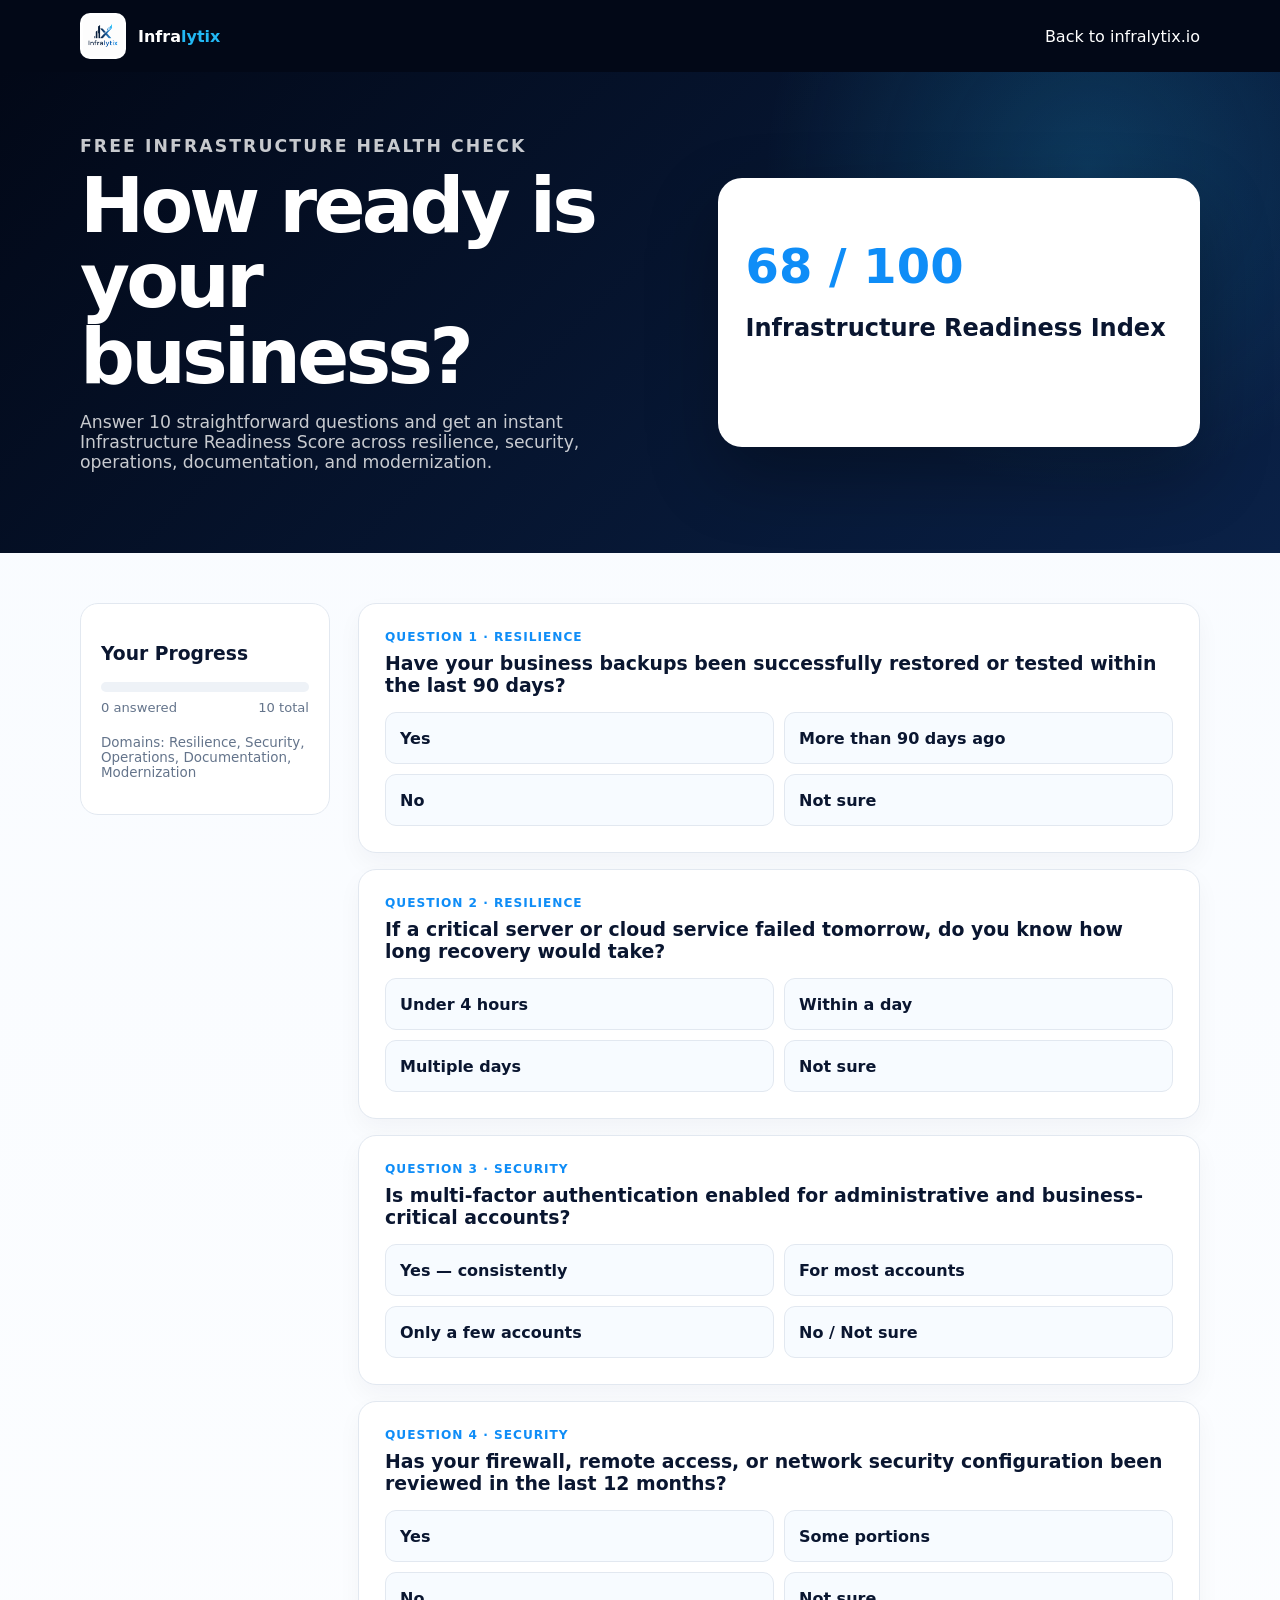
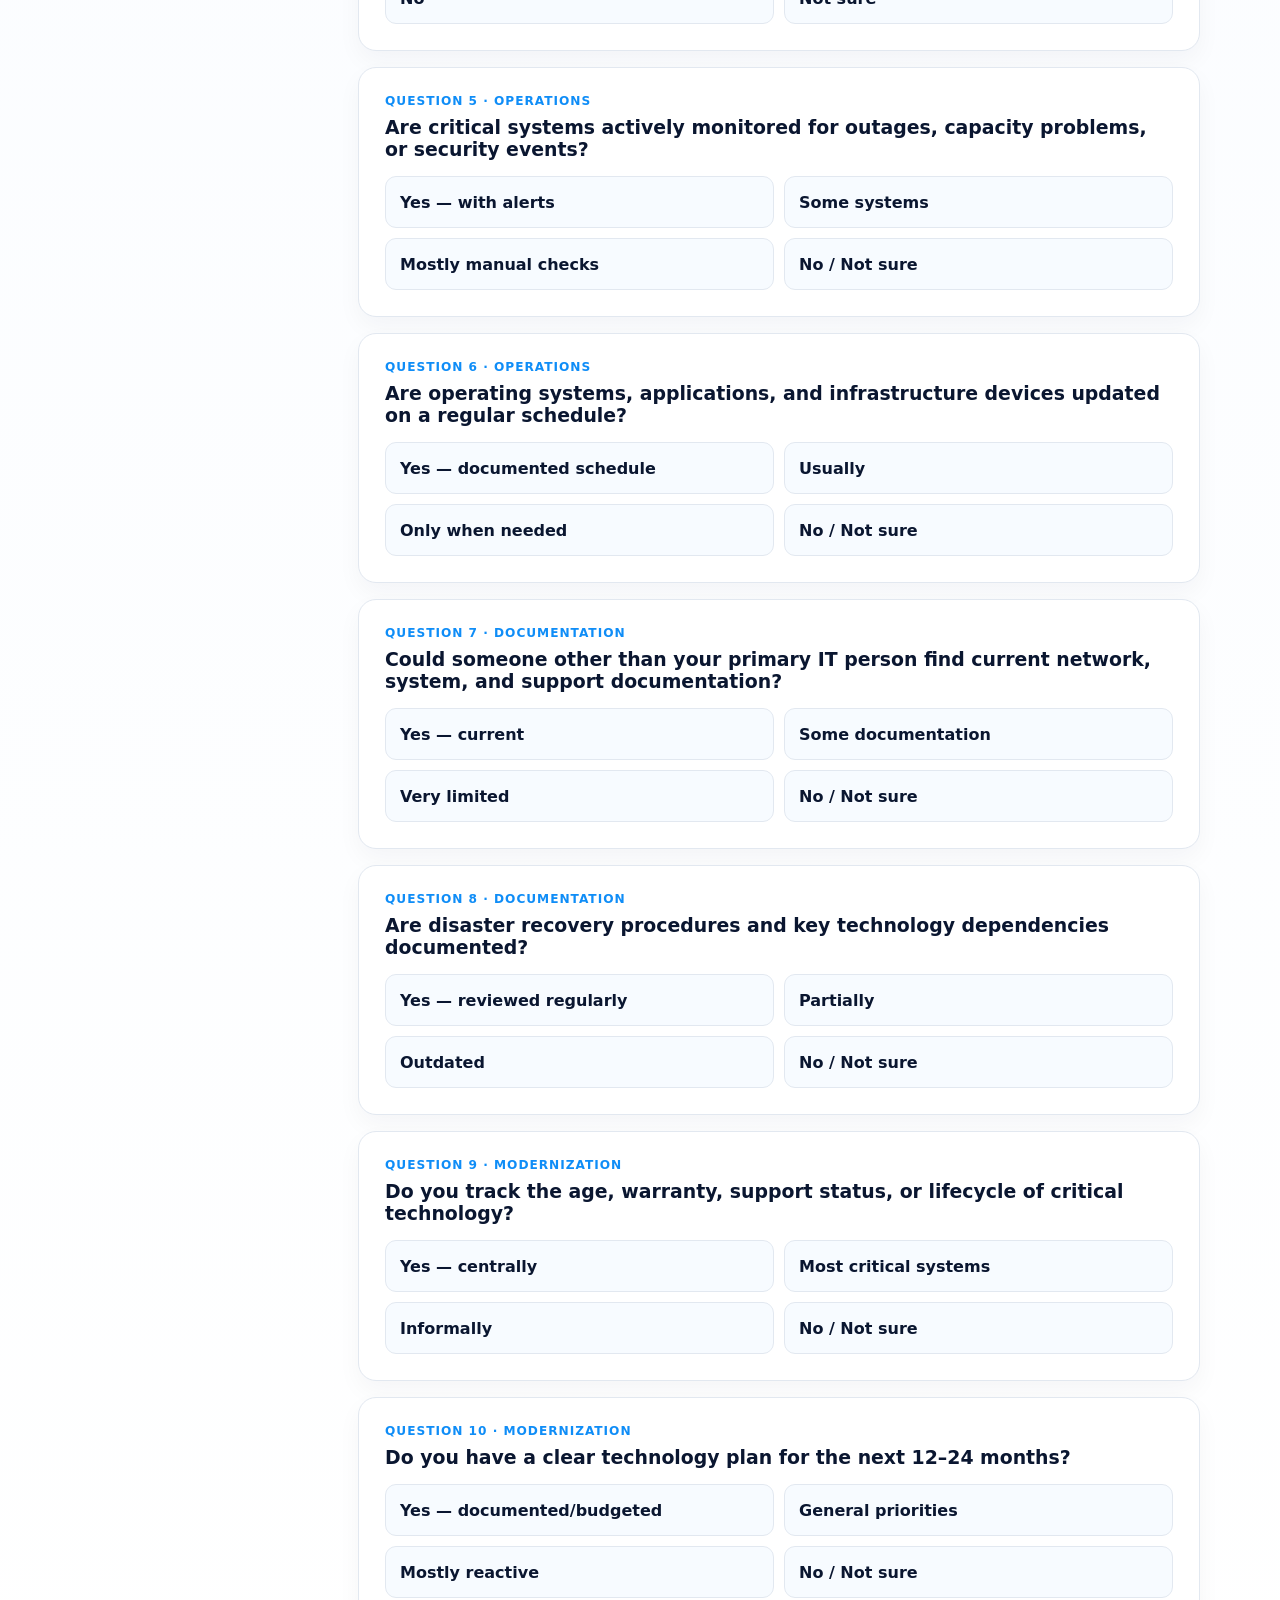
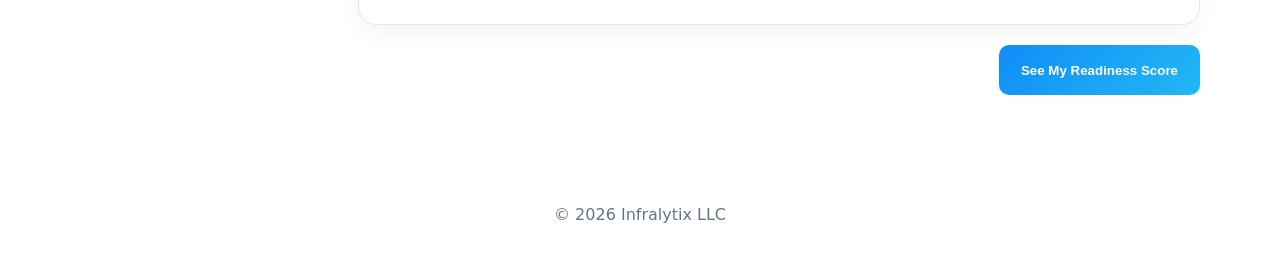
==== commit 12b386e1: "Update index.html" ====
--- a/score/index.html
+++ b/score/index.html
@@ -1,187 +1,272 @@
 <!DOCTYPE html>
-<!-- saved from url=(0058)https://chatgpt.com/c/6a722117-cbb4-83ea-9176-63ffd96111ed -->
-<html lang="en-US" data-build="prod-1827e06d85a24a9606e4199dd07d869724cd0915" data-seq="8953813" data-contrast="default" dir="ltr" class="dark" data-chat-theme="default" style="color-scheme: dark; --cot-shimmer-duration: 1400ms;" data-ds-color-theme-update=""><head><meta http-equiv="Content-Type" content="text/html; charset=UTF-8"><style>.ͼs {background-color: var(--gray-950); color: var(--gray-50);}
-.ͼs .cm-content {caret-color: var(--gray-50);}
-.ͼs .cm-cursor, .ͼs .cm-dropCursor {border-left-color: var(--gray-50);}
-.ͼs.cm-focused .cm-selectionBackgroundm .cm-selectionBackground, .ͼs .cm-content ::selection {background-color: var(--blue-a75);}
-.ͼs .cm-activeLine {background-color: var(--gray-900);}
-.ͼs .cm-gutters {background-color: var(--gray-925); color: var(--gray-250);}
-.ͼs .cm-activeLineGutter {background-color: var(--gray-900);}
-.ͼt {color: var(--gray-250);}
-.ͼu {color: var(--blue-200);}
-.ͼv {color: var(--pink-200);}
-.ͼw {color: var(--yellow-200);}
-.ͼx {color: var(--red-200);}
-.ͼy {color: var(--orange-200);}
-.ͼz {color: var(--green-200);}
-.ͼ10 {color: var(--orange-200);}
-.ͼ11 {color: var(--purple-200);}
-.ͼ12 {color: var(--yellow-200);}
-.ͼ13 {color: var(--blue-200);}
-.ͼ14 {color: var(--blue-200); text-decoration: underline;}
-.ͼ15 {color: var(--red-200); text-decoration: underline;}
-.ͼ16 .cm-lineNumbers .cm-gutterElement {padding-left: 8px;}
-.ͼ16 .cm-cursor, .ͼ16 .cm-dropCursor {border-left-width: 2px;}
-.ͼ16 .cm-matchingBracket {outline: 1px solid var(--blue-200); color: inherit;}
-.ͼ16 .cm-nonmatchingBracket {outline: 1px solid var(--red-200); color: inherit;}
-</style><meta name="viewport" content="width=device-width, initial-scale=1, viewport-fit=cover"><link rel="preload" as="image" href="https://lh3.googleusercontent.com/a/ACg8ocLq7SvNv1--7i8JIbInXjArv1UzvmDItNC5lkQxof8H2AnMtqqK4g=s96-c" referrerpolicy="no-referrer"><link rel="stylesheet" href="./index_files/root-eu03kvno.css" data-precedence="default"><meta name="text-scale" content="scale"><title>Starting Infralytix Business</title><meta property="og:title" content="ChatGPT"><meta property="og:image" content="https://cdn.openai.com/chatgpt/share-og.png"><link rel="preconnect" href="https://api.oaistatsig.com/"><meta name="robots" content="noindex, nofollow"><meta name="dd-trace-id" content="1955382114371269633"><meta name="dd-trace-time" content="1785924090003"><link rel="icon" href="https://chatgpt.com/favicon.ico" sizes="any"><link rel="icon" href="https://chatgpt.com/cdn/assets/favicon-eex17e9e.ico" sizes="48x48"><link rel="icon" href="https://chatgpt.com/cdn/assets/favicon-48x48-glnpepm0.webp" type="image/png" sizes="48x48"><link rel="icon" href="https://chatgpt.com/cdn/assets/favicon-l4nq08hd.svg" type="image/svg+xml"><link rel="icon" href="https://chatgpt.com/cdn/assets/favicon-l4nq08hd.svg" type="image/svg+xml" media="(prefers-color-scheme: dark)"><link rel="apple-touch-icon" sizes="180x180" href="https://chatgpt.com/cdn/assets/favicon-180x180-od45eci6.webp"><meta name="description" content="Use ChatGPT to answer questions, write, create images, complete work, and code—all in one place. Get started for free or download the app."><meta name="keyword" content="ai chat,ai,chap gpt,chat gbt,chat gpt 3,chat gpt login,chat gpt website,chat gpt,chat gtp,chat openai,chat,chatai,chatbot gpt,chatg,chatgpt login,chatgpt,gpt chat,open ai,openai chat,openai chatgpt,openai"><meta property="og:description" content="ChatGPT helps you get answers, find inspiration, and be more productive."><meta property="og:url" content="https://chatgpt.com/"><meta property="og:site_name" content="ChatGPT"><link rel="alternate" hreflang="am" href="https://chatgpt.com/c/6a722117-cbb4-83ea-9176-63ffd96111ed?locale=am"><link rel="alternate" hreflang="ar" href="https://chatgpt.com/c/6a722117-cbb4-83ea-9176-63ffd96111ed?locale=ar"><link rel="alternate" hreflang="bg-BG" href="https://chatgpt.com/c/6a722117-cbb4-83ea-9176-63ffd96111ed?locale=bg-BG"><link rel="alternate" hreflang="bn-BD" href="https://chatgpt.com/c/6a722117-cbb4-83ea-9176-63ffd96111ed?locale=bn-BD"><link rel="alternate" hreflang="bs-BA" href="https://chatgpt.com/c/6a722117-cbb4-83ea-9176-63ffd96111ed?locale=bs-BA"><link rel="alternate" hreflang="ca-ES" href="https://chatgpt.com/c/6a722117-cbb4-83ea-9176-63ffd96111ed?locale=ca-ES"><link rel="alternate" hreflang="cs-CZ" href="https://chatgpt.com/c/6a722117-cbb4-83ea-9176-63ffd96111ed?locale=cs-CZ"><link rel="alternate" hreflang="da-DK" href="https://chatgpt.com/c/6a722117-cbb4-83ea-9176-63ffd96111ed?locale=da-DK"><link rel="alternate" hreflang="de-DE" href="https://chatgpt.com/c/6a722117-cbb4-83ea-9176-63ffd96111ed?locale=de-DE"><link rel="alternate" hreflang="el-GR" href="https://chatgpt.com/c/6a722117-cbb4-83ea-9176-63ffd96111ed?locale=el-GR"><link rel="alternate" hreflang="en-US" href="https://chatgpt.com/c/6a722117-cbb4-83ea-9176-63ffd96111ed"><link rel="alternate" hreflang="es-ES" href="https://chatgpt.com/c/6a722117-cbb4-83ea-9176-63ffd96111ed?locale=es-ES"><link rel="alternate" hreflang="es-419" href="https://chatgpt.com/c/6a722117-cbb4-83ea-9176-63ffd96111ed?locale=es-419"><link rel="alternate" hreflang="et-EE" href="https://chatgpt.com/c/6a722117-cbb4-83ea-9176-63ffd96111ed?locale=et-EE"><link rel="alternate" hreflang="fa" href="https://chatgpt.com/c/6a722117-cbb4-83ea-9176-63ffd96111ed?locale=fa"><link rel="alternate" hreflang="fi-FI" href="https://chatgpt.com/c/6a722117-cbb4-83ea-9176-63ffd96111ed?locale=fi-FI"><link rel="alternate" hreflang="fr-FR" href="https://chatgpt.com/c/6a722117-cbb4-83ea-9176-63ffd96111ed?locale=fr-FR"><link rel="alternate" hreflang="fr-CA" href="https://chatgpt.com/c/6a722117-cbb4-83ea-9176-63ffd96111ed?locale=fr-CA"><link rel="alternate" hreflang="gu-IN" href="https://chatgpt.com/c/6a722117-cbb4-83ea-9176-63ffd96111ed?locale=gu-IN"><link rel="alternate" hreflang="hi-IN" href="https://chatgpt.com/c/6a722117-cbb4-83ea-9176-63ffd96111ed?locale=hi-IN"><link rel="alternate" hreflang="hr-HR" href="https://chatgpt.com/c/6a722117-cbb4-83ea-9176-63ffd96111ed?locale=hr-HR"><link rel="alternate" hreflang="hu-HU" href="https://chatgpt.com/c/6a722117-cbb4-83ea-9176-63ffd96111ed?locale=hu-HU"><link rel="alternate" hreflang="hy-AM" href="https://chatgpt.com/c/6a722117-cbb4-83ea-9176-63ffd96111ed?locale=hy-AM"><link rel="alternate" hreflang="id-ID" href="https://chatgpt.com/c/6a722117-cbb4-83ea-9176-63ffd96111ed?locale=id-ID"><link rel="alternate" hreflang="is-IS" href="https://chatgpt.com/c/6a722117-cbb4-83ea-9176-63ffd96111ed?locale=is-IS"><link rel="alternate" hreflang="it-IT" href="https://chatgpt.com/c/6a722117-cbb4-83ea-9176-63ffd96111ed?locale=it-IT"><link rel="alternate" hreflang="ja-JP" href="https://chatgpt.com/c/6a722117-cbb4-83ea-9176-63ffd96111ed?locale=ja-JP"><link rel="alternate" hreflang="ka-GE" href="https://chatgpt.com/c/6a722117-cbb4-83ea-9176-63ffd96111ed?locale=ka-GE"><link rel="alternate" hreflang="kk" href="https://chatgpt.com/c/6a722117-cbb4-83ea-9176-63ffd96111ed?locale=kk"><link rel="alternate" hreflang="kn-IN" href="https://chatgpt.com/c/6a722117-cbb4-83ea-9176-63ffd96111ed?locale=kn-IN"><link rel="alternate" hreflang="ko-KR" href="https://chatgpt.com/c/6a722117-cbb4-83ea-9176-63ffd96111ed?locale=ko-KR"><link rel="alternate" hreflang="lt" href="https://chatgpt.com/c/6a722117-cbb4-83ea-9176-63ffd96111ed?locale=lt"><link rel="alternate" hreflang="lv-LV" href="https://chatgpt.com/c/6a722117-cbb4-83ea-9176-63ffd96111ed?locale=lv-LV"><link rel="alternate" hreflang="mk-MK" href="https://chatgpt.com/c/6a722117-cbb4-83ea-9176-63ffd96111ed?locale=mk-MK"><link rel="alternate" hreflang="ml" href="https://chatgpt.com/c/6a722117-cbb4-83ea-9176-63ffd96111ed?locale=ml"><link rel="alternate" hreflang="mn" href="https://chatgpt.com/c/6a722117-cbb4-83ea-9176-63ffd96111ed?locale=mn"><link rel="alternate" hreflang="mr-IN" href="https://chatgpt.com/c/6a722117-cbb4-83ea-9176-63ffd96111ed?locale=mr-IN"><link rel="alternate" hreflang="ms-MY" href="https://chatgpt.com/c/6a722117-cbb4-83ea-9176-63ffd96111ed?locale=ms-MY"><link rel="alternate" hreflang="my-MM" href="https://chatgpt.com/c/6a722117-cbb4-83ea-9176-63ffd96111ed?locale=my-MM"><link rel="alternate" hreflang="nb-NO" href="https://chatgpt.com/c/6a722117-cbb4-83ea-9176-63ffd96111ed?locale=nb-NO"><link rel="alternate" hreflang="nl-NL" href="https://chatgpt.com/c/6a722117-cbb4-83ea-9176-63ffd96111ed?locale=nl-NL"><link rel="alternate" hreflang="pa" href="https://chatgpt.com/c/6a722117-cbb4-83ea-9176-63ffd96111ed?locale=pa"><link rel="alternate" hreflang="pl-PL" href="https://chatgpt.com/c/6a722117-cbb4-83ea-9176-63ffd96111ed?locale=pl-PL"><link rel="alternate" hreflang="pt-BR" href="https://chatgpt.com/c/6a722117-cbb4-83ea-9176-63ffd96111ed?locale=pt-BR"><link rel="alternate" hreflang="pt-PT" href="https://chatgpt.com/c/6a722117-cbb4-83ea-9176-63ffd96111ed?locale=pt-PT"><link rel="alternate" hreflang="ro-RO" href="https://chatgpt.com/c/6a722117-cbb4-83ea-9176-63ffd96111ed?locale=ro-RO"><link rel="alternate" hreflang="ru-RU" href="https://chatgpt.com/c/6a722117-cbb4-83ea-9176-63ffd96111ed?locale=ru-RU"><link rel="alternate" hreflang="sk-SK" href="https://chatgpt.com/c/6a722117-cbb4-83ea-9176-63ffd96111ed?locale=sk-SK"><link rel="alternate" hreflang="sl-SI" href="https://chatgpt.com/c/6a722117-cbb4-83ea-9176-63ffd96111ed?locale=sl-SI"><link rel="alternate" hreflang="so-SO" href="https://chatgpt.com/c/6a722117-cbb4-83ea-9176-63ffd96111ed?locale=so-SO"><link rel="alternate" hreflang="sq-AL" href="https://chatgpt.com/c/6a722117-cbb4-83ea-9176-63ffd96111ed?locale=sq-AL"><link rel="alternate" hreflang="sr-RS" href="https://chatgpt.com/c/6a722117-cbb4-83ea-9176-63ffd96111ed?locale=sr-RS"><link rel="alternate" hreflang="sv-SE" href="https://chatgpt.com/c/6a722117-cbb4-83ea-9176-63ffd96111ed?locale=sv-SE"><link rel="alternate" hreflang="sw-TZ" href="https://chatgpt.com/c/6a722117-cbb4-83ea-9176-63ffd96111ed?locale=sw-TZ"><link rel="alternate" hreflang="ta-IN" href="https://chatgpt.com/c/6a722117-cbb4-83ea-9176-63ffd96111ed?locale=ta-IN"><link rel="alternate" hreflang="te-IN" href="https://chatgpt.com/c/6a722117-cbb4-83ea-9176-63ffd96111ed?locale=te-IN"><link rel="alternate" hreflang="th-TH" href="https://chatgpt.com/c/6a722117-cbb4-83ea-9176-63ffd96111ed?locale=th-TH"><link rel="alternate" hreflang="tl" href="https://chatgpt.com/c/6a722117-cbb4-83ea-9176-63ffd96111ed?locale=tl"><link rel="alternate" hreflang="tr-TR" href="https://chatgpt.com/c/6a722117-cbb4-83ea-9176-63ffd96111ed?locale=tr-TR"><link rel="alternate" hreflang="uk-UA" href="https://chatgpt.com/c/6a722117-cbb4-83ea-9176-63ffd96111ed?locale=uk-UA"><link rel="alternate" hreflang="ur" href="https://chatgpt.com/c/6a722117-cbb4-83ea-9176-63ffd96111ed?locale=ur"><link rel="alternate" hreflang="vi-VN" href="https://chatgpt.com/c/6a722117-cbb4-83ea-9176-63ffd96111ed?locale=vi-VN"><link rel="alternate" hreflang="zh-CN" href="https://chatgpt.com/c/6a722117-cbb4-83ea-9176-63ffd96111ed?locale=zh-CN"><link rel="alternate" hreflang="zh-TW" href="https://chatgpt.com/c/6a722117-cbb4-83ea-9176-63ffd96111ed?locale=zh-TW"><link rel="alternate" hreflang="zh-HK" href="https://chatgpt.com/c/6a722117-cbb4-83ea-9176-63ffd96111ed?locale=zh-HK"><link rel="alternate" hreflang="x-default" href="https://chatgpt.com/c/6a722117-cbb4-83ea-9176-63ffd96111ed"><link rel="canonical" href="https://chatgpt.com/c/6a722117-cbb4-83ea-9176-63ffd96111ed"><style data-tailwind-layer-order="true" nonce="" type="text/css">@layer properties, theme, base, components, utilities;
-</style><link rel="stylesheet" href="./index_files/conversation-small-m8swn0cf.css"><link rel="modulepreload" as="script" crossorigin="" href="https://chatgpt.com/cdn/assets/eec4c631-mxqprwmczjnhd994.js"><link rel="modulepreload" as="script" crossorigin="" href="https://chatgpt.com/cdn/assets/5ab42519-vutmq7m7wuf5nmu1.js"><link rel="modulepreload" as="script" crossorigin="" href="https://chatgpt.com/cdn/assets/e6911992-kfc01pk08alxqeyl.js"><link rel="modulepreload" as="script" crossorigin="" href="https://chatgpt.com/cdn/assets/88605b43-nranmlkt6wbdnxxx.js"><link rel="modulepreload" as="script" crossorigin="" href="https://chatgpt.com/cdn/assets/be58453f-kzua9096szv4c6xl.js"><link rel="modulepreload" as="script" crossorigin="" href="https://chatgpt.com/cdn/assets/fd7f274b-hoi057c039lgzvcf.js"><link rel="modulepreload" as="script" crossorigin="" href="https://chatgpt.com/cdn/assets/bcf56d39-e8ndwkidc2kv21sl.js"><link rel="stylesheet" crossorigin="" href="./index_files/conversation-small-m8swn0cf(1).css"><link rel="modulepreload" as="script" crossorigin="" href="https://chatgpt.com/cdn/assets/e6fa0362-iautvl64osippr0a.js"><link rel="modulepreload" as="script" crossorigin="" href="https://chatgpt.com/cdn/assets/4e18e912-jzxokqxy2c3pijef.js"><link rel="modulepreload" as="script" crossorigin="" href="https://chatgpt.com/cdn/assets/9521ff6d-c67er37byvar1r6u.js"><link rel="modulepreload" as="script" crossorigin="" href="https://chatgpt.com/cdn/assets/ae144ef6-n02508n8nq0ocbla.js"><link rel="modulepreload" as="script" crossorigin="" href="https://chatgpt.com/cdn/assets/8d5bfd5c-f9tdp0li75cplyia.js"><link rel="modulepreload" as="script" crossorigin="" href="https://chatgpt.com/cdn/assets/c2675c8c-dd5suhvdcvgk035y.js"><link rel="stylesheet" crossorigin="" href="./index_files/global-modals-dgfy4wm4.css"><link rel="modulepreload" as="script" crossorigin="" href="https://chatgpt.com/cdn/assets/9435784d-sn6i24vxdjesktbt.js"><link rel="modulepreload" as="script" crossorigin="" href="https://chatgpt.com/cdn/assets/2831b016-d4mdxbzx7nte8i1u.js"><link rel="modulepreload" as="script" crossorigin="" href="https://chatgpt.com/cdn/assets/3c02c844-gqwr68aekr9uylpt.js"><link rel="modulepreload" as="script" crossorigin="" href="https://chatgpt.com/cdn/assets/8b30aca6-jfssdt3p0s4a7jsn.js"><link rel="modulepreload" as="script" crossorigin="" href="https://chatgpt.com/cdn/assets/b0ccd381-dvmhbqflvn2vyk0g.js"><link rel="modulepreload" as="script" crossorigin="" href="https://chatgpt.com/cdn/assets/2d69f250-d2xv3xbyncffphlw.js"><link rel="modulepreload" as="script" crossorigin="" href="https://chatgpt.com/cdn/assets/842afc59-n9ss9kfo1g7knxmq.js"><link rel="modulepreload" as="script" crossorigin="" href="https://chatgpt.com/cdn/assets/a846575e-ikgp8abtfjofp92k.js"><link rel="stylesheet" crossorigin="" href="./index_files/tpp-site-preview-transition-jee6i7ix.css"><link rel="modulepreload" as="script" crossorigin="" href="https://chatgpt.com/cdn/assets/4ce5f29c-kvksy7f3tymaajk8.js"><link rel="modulepreload" as="script" crossorigin="" href="https://chatgpt.com/cdn/assets/f1d26d54-b5qx6v6opemtb710.js"><link rel="modulepreload" as="script" crossorigin="" href="https://chatgpt.com/cdn/assets/20b6b8ed-db9bwxqta204fd72.js"><link rel="modulepreload" as="script" crossorigin="" href="https://chatgpt.com/cdn/assets/68039cf3-1822ghlag23ijsvy.js"><link rel="modulepreload" as="script" crossorigin="" href="https://chatgpt.com/cdn/assets/fc0b9bf1-eoly8m9rsmy3ao4v.js"><link rel="modulepreload" as="script" crossorigin="" href="https://chatgpt.com/cdn/assets/19cb8032-fxhoq74ho60rd0nt.js"><link rel="modulepreload" as="script" crossorigin="" href="https://chatgpt.com/cdn/assets/45a9607d-ewc6n6zi325p0jiq.js"><link rel="modulepreload" as="script" crossorigin="" href="https://chatgpt.com/cdn/assets/41a2fdf3-b2j7z48flkrs8aja.js"><link rel="modulepreload" as="script" crossorigin="" href="https://chatgpt.com/cdn/assets/c19d65aa-op6r9yoeu28eqi1e.js"><link rel="modulepreload" as="script" crossorigin="" href="https://chatgpt.com/cdn/assets/96098dcc-dj9sdzyse1jt8ur3.js"><link rel="modulepreload" as="script" crossorigin="" href="https://chatgpt.com/cdn/assets/f6a81ab7-nc9fdbbjg5y5a63c.js"><link rel="modulepreload" as="script" crossorigin="" href="https://chatgpt.com/cdn/assets/f8d34c7f-f59wzzl3uooocl5t.js"><link rel="modulepreload" as="script" crossorigin="" href="https://chatgpt.com/cdn/assets/0fbccedd-dtj9v0nn3auyc3to.js"><link rel="modulepreload" as="script" crossorigin="" href="https://chatgpt.com/cdn/assets/e3127a4c-i02mdzmdoffb5box.js"><link rel="modulepreload" as="script" crossorigin="" href="https://chatgpt.com/cdn/assets/407dfab1-j6s4s90lbgb47rzl.js"><link rel="modulepreload" as="script" crossorigin="" href="https://chatgpt.com/cdn/assets/85f3cacd-myeyfqlb8ghdjmrb.js"><link rel="modulepreload" as="script" crossorigin="" href="https://chatgpt.com/cdn/assets/4dbef424-fml7083vbk45d5wq.js"><link rel="modulepreload" as="script" crossorigin="" href="https://chatgpt.com/cdn/assets/6cef767a-nz6s8c5wb9fj9y2m.js"><link rel="modulepreload" as="script" crossorigin="" href="https://chatgpt.com/cdn/assets/a366adf3-mj5dbewfhem7g92w.js"><link rel="modulepreload" as="script" crossorigin="" href="https://chatgpt.com/cdn/assets/41f1c77d-optikdn4cbvwrh03.js"><link rel="modulepreload" as="script" crossorigin="" href="https://chatgpt.com/cdn/assets/44fdb285-iko3ui86xschkspy.js"><link rel="modulepreload" as="script" crossorigin="" href="https://chatgpt.com/cdn/assets/4c0f1f8e-nnquieglojfwsaam.js"><link rel="modulepreload" as="script" crossorigin="" href="https://chatgpt.com/cdn/assets/540191af-buol5smqv421ue4i.js"><link rel="modulepreload" as="script" crossorigin="" href="https://chatgpt.com/cdn/assets/b9e74381-h0z6cp6y2ptcf91m.js"><link rel="modulepreload" as="script" crossorigin="" href="https://chatgpt.com/cdn/assets/d93502a4-f1ccho0cvihaobt9.js"><link rel="modulepreload" as="script" crossorigin="" href="https://chatgpt.com/cdn/assets/a35b0b5c-midvj5of04k2255y.js"><link rel="modulepreload" as="script" crossorigin="" href="https://chatgpt.com/cdn/assets/da6c1aaf-o6333u26wf94br3k.js"><link rel="modulepreload" as="script" crossorigin="" href="https://chatgpt.com/cdn/assets/f011c0a9-hytyxofb3j8oqqq1.js"><link rel="modulepreload" as="script" crossorigin="" href="https://chatgpt.com/cdn/assets/ffa880af-gxfvtwg1wncbmz8b.js"><link rel="modulepreload" as="script" crossorigin="" href="https://chatgpt.com/cdn/assets/f40d6676-n0l28vsapg11g560.js"><link rel="modulepreload" as="script" crossorigin="" href="https://chatgpt.com/cdn/assets/c88606bd-ggsbgiakatupke2j.js"><link rel="modulepreload" as="script" crossorigin="" href="https://chatgpt.com/cdn/assets/baf95bf2-gdv0k3aus1escbm6.js"><link rel="modulepreload" as="script" crossorigin="" href="https://chatgpt.com/cdn/assets/30f82755-d3w5udl3lv6bp7py.js"><link rel="modulepreload" as="script" crossorigin="" href="https://chatgpt.com/cdn/assets/79f982eb-gtiqefbcilgttuym.js"><link rel="modulepreload" as="script" crossorigin="" href="https://chatgpt.com/cdn/assets/85557f11-clyxupr5idt2hhek.js"><link rel="modulepreload" as="script" crossorigin="" href="https://chatgpt.com/cdn/assets/e4fe0dae-lzw9421tvo8gg0ik.js"><link rel="modulepreload" as="script" crossorigin="" href="https://chatgpt.com/cdn/assets/99aacfb2-berermlbbowbdz3l.js"><link rel="modulepreload" as="script" crossorigin="" href="https://chatgpt.com/cdn/assets/a0c3e3cc-dc1wm2ov9hkkrpvu.js"><link rel="modulepreload" as="script" crossorigin="" href="https://chatgpt.com/cdn/assets/c74f1d9e-fi6lcff88atdikrj.js"><link rel="modulepreload" as="script" crossorigin="" href="https://chatgpt.com/cdn/assets/11bca7b5-m0n6i9be9nbkpr2h.js"><link rel="modulepreload" as="script" crossorigin="" href="https://chatgpt.com/cdn/assets/428e79be-my2mtg2y20alkh6n.js"><link rel="modulepreload" as="script" crossorigin="" href="https://chatgpt.com/cdn/assets/07b12a2d-cddrouxpuynf1hm1.js"><link rel="modulepreload" as="script" crossorigin="" href="https://chatgpt.com/cdn/assets/d453dc2b-jyi0scclsbq0cdtj.js"><link rel="modulepreload" as="script" crossorigin="" href="https://chatgpt.com/cdn/assets/620d303b-m62kki9hf1d8hdow.js"><link rel="modulepreload" as="script" crossorigin="" href="https://chatgpt.com/cdn/assets/e3b746a6-el3zarcbhmwxmk4c.js"><link rel="modulepreload" as="script" crossorigin="" href="https://chatgpt.com/cdn/assets/8d846022-m8o66s6nm99fh1tx.js"><link rel="modulepreload" as="script" crossorigin="" href="https://chatgpt.com/cdn/assets/91969468-e2tkq7cdpgsfysbs.js"><link rel="modulepreload" as="script" crossorigin="" href="https://chatgpt.com/cdn/assets/4d271a7b-m5kwfztdy888viye.js"><link rel="modulepreload" as="script" crossorigin="" href="https://chatgpt.com/cdn/assets/e1a66d2b-c9toarsypjvbswj2.js"><link rel="modulepreload" as="script" crossorigin="" href="https://chatgpt.com/cdn/assets/3509739a-ezxhnsslomyj23ie.js"><link rel="modulepreload" as="script" crossorigin="" href="https://chatgpt.com/cdn/assets/7517017f-ieqmrv4980layhz8.js"><link rel="modulepreload" as="script" crossorigin="" href="https://chatgpt.com/cdn/assets/84983163-pakbftwzgcqcynyn.js"><link rel="modulepreload" as="script" crossorigin="" href="https://chatgpt.com/cdn/assets/58bafdef-j9jqwyqf2jtoyhky.js"><link rel="modulepreload" as="script" crossorigin="" href="https://chatgpt.com/cdn/assets/62145d23-kntak2pah3jtsnva.js"><link rel="modulepreload" as="script" crossorigin="" href="https://chatgpt.com/cdn/assets/e01e2324-dwwpyjdbcbh3ondn.js"><link rel="modulepreload" as="script" crossorigin="" href="https://chatgpt.com/cdn/assets/cc79834b-fju3d1jzijfqfn2b.js"><link rel="modulepreload" as="script" crossorigin="" href="https://chatgpt.com/cdn/assets/5dc32f04-ngtqp186hbkviwhz.js"><link rel="modulepreload" as="script" crossorigin="" href="https://chatgpt.com/cdn/assets/40748e50-gozjcslagshnevjs.js"><link rel="stylesheet" crossorigin="" href="./index_files/app-block-trigger-actions-hxl87txx.css"><link rel="modulepreload" as="script" crossorigin="" href="https://chatgpt.com/cdn/assets/ec72420d-dkk6ipob3y55dg73.js"><link rel="modulepreload" as="script" crossorigin="" href="https://chatgpt.com/cdn/assets/560eefd0-ba5q0q72w6ae4a7d.js"><link rel="modulepreload" as="script" crossorigin="" href="https://chatgpt.com/cdn/assets/eb34548a-bglb7qhv6pagpiol.js"><link rel="modulepreload" as="script" crossorigin="" href="https://chatgpt.com/cdn/assets/5b203e1c-n7jdl5ufqztjf0q7.js"><link rel="modulepreload" as="script" crossorigin="" href="https://chatgpt.com/cdn/assets/f7e0bf69-wlio3w6u1jak51s5.js"><link rel="modulepreload" as="script" crossorigin="" href="https://chatgpt.com/cdn/assets/824d80d7-o9e9jbaoa3p7hkyc.js"><link rel="modulepreload" as="script" crossorigin="" href="https://chatgpt.com/cdn/assets/f254c486-g6ncngxumty82tpp.js"><link rel="modulepreload" as="script" crossorigin="" href="https://chatgpt.com/cdn/assets/0bbb1ecb-ji7t59m0i5m9wjse.js"><link rel="modulepreload" as="script" crossorigin="" href="https://chatgpt.com/cdn/assets/1c86a5ac-kbs86q1sg2gkv8iy.js"><link rel="modulepreload" as="script" crossorigin="" href="https://chatgpt.com/cdn/assets/6601bf01-mx2l8kshfwvrurh2.js"><link rel="modulepreload" as="script" crossorigin="" href="https://chatgpt.com/cdn/assets/d86ca127-ipyg4esbvdunxgxp.js"><link rel="modulepreload" as="script" crossorigin="" href="https://chatgpt.com/cdn/assets/67fb493c-nz52nd6irmln19l0.js"><link rel="modulepreload" as="script" crossorigin="" href="https://chatgpt.com/cdn/assets/cd7c6193-jggzndipkr937ofi.js"><link rel="modulepreload" as="script" crossorigin="" href="https://chatgpt.com/cdn/assets/08b6430b-ensq8uv0iq8jhlum.js"><link rel="modulepreload" as="script" crossorigin="" href="https://chatgpt.com/cdn/assets/4143cd04-k9wg2rk5boduj5x6.js"><link rel="modulepreload" as="script" crossorigin="" href="https://chatgpt.com/cdn/assets/b4b33d24-ocpfdcv00tn9lity.js"><link rel="modulepreload" as="script" crossorigin="" href="https://chatgpt.com/cdn/assets/31cec8d8-ejzahhq8v425zkie.js"><link rel="modulepreload" as="script" crossorigin="" href="https://chatgpt.com/cdn/assets/54e99289-omf7xfwwefifazwl.js"><link rel="modulepreload" as="script" crossorigin="" href="https://chatgpt.com/cdn/assets/2745b5be-gl7n545t70julm7r.js"><link rel="modulepreload" as="script" crossorigin="" href="https://chatgpt.com/cdn/assets/b9e1b3a9-f7131r9o7qebdc8h.js"><link rel="modulepreload" as="script" crossorigin="" href="https://chatgpt.com/cdn/assets/cc275b97-o2ys5mpje5rupk0e.js"><link rel="modulepreload" as="script" crossorigin="" href="https://chatgpt.com/cdn/assets/5ab42519-ibrj61q8ytt1sgst.js"><link rel="modulepreload" as="script" crossorigin="" href="https://chatgpt.com/cdn/assets/e0691314-j25je0r3ld54d0o7.js"><link rel="modulepreload" as="script" crossorigin="" href="https://chatgpt.com/cdn/assets/239f44f1-h6a3zst8h1lh173d.js"><link rel="modulepreload" as="script" crossorigin="" href="https://chatgpt.com/cdn/assets/5be378a2-knvvap3qlpr1jvq9.js"><link rel="modulepreload" as="script" crossorigin="" href="https://chatgpt.com/cdn/assets/c8f38d6c-kzfbj76628gszo8w.js"><link rel="modulepreload" as="script" crossorigin="" href="https://chatgpt.com/cdn/assets/58ab20f4-acdm4a174mlkk48j.js"><link rel="modulepreload" as="script" crossorigin="" href="https://chatgpt.com/cdn/assets/2d4fbc67-ngy2tq307lumulw9.js"><link rel="modulepreload" as="script" crossorigin="" href="https://chatgpt.com/cdn/assets/af004db9-e1lkzs6epp1z3zl8.js"><link rel="modulepreload" as="script" crossorigin="" href="https://chatgpt.com/cdn/assets/9a292b8a-hjvvtlwuu2f6cma7.js"><link rel="modulepreload" as="script" crossorigin="" href="https://chatgpt.com/cdn/assets/c157dfba-e5qzd97mzix1tqwd.js"><link rel="modulepreload" as="script" crossorigin="" href="https://chatgpt.com/cdn/assets/a89794b1-inrhyr2jvttk3yqr.js"><link rel="modulepreload" as="script" crossorigin="" href="https://chatgpt.com/cdn/assets/3b8bd72c-nptmuz2alg5g7vut.js"><link rel="modulepreload" as="script" crossorigin="" href="https://chatgpt.com/cdn/assets/e04c699b-me5wsxoja30yjui2.js"><link rel="modulepreload" as="script" crossorigin="" href="https://chatgpt.com/cdn/assets/6fd89734-ny5i76ta4bni7dqo.js"><link rel="modulepreload" as="script" crossorigin="" href="https://chatgpt.com/cdn/assets/81fe9c28-lfbcs3ic9qh0tjdc.js"><link rel="modulepreload" as="script" crossorigin="" href="https://chatgpt.com/cdn/assets/4740ae63-nejt5elcnj34qp3x.js"><link rel="modulepreload" as="script" crossorigin="" href="https://chatgpt.com/cdn/assets/da39060d-jfgwzpq4oooh6t1t.js"><meta http-equiv="origin-trial" content="[base64]"><link rel="modulepreload" as="script" crossorigin="" href="https://chatgpt.com/cdn/assets/639d2afb-ce83885d5ek1uy30.js"><link rel="modulepreload" as="script" crossorigin="" href="https://chatgpt.com/cdn/assets/b4c3a217-foync70k7agnne0g.js"><link rel="modulepreload" as="script" crossorigin="" href="https://chatgpt.com/cdn/assets/4c806318-d93oqf88jx3xijb7.js"><link rel="stylesheet" crossorigin="" href="./index_files/ansi-1f6vhsjh.css"><link rel="modulepreload" as="script" crossorigin="" href="https://chatgpt.com/cdn/assets/f56d3903-goxbkgfb08v2l1i4.js"><link rel="modulepreload" as="script" crossorigin="" href="https://chatgpt.com/cdn/assets/dcadf3b0-pccfh0jl56p7iu0z.js"><link rel="modulepreload" as="script" crossorigin="" href="https://chatgpt.com/cdn/assets/58cf4120-h7urve9ek70vr9cw.js"><link rel="modulepreload" as="script" crossorigin="" href="https://chatgpt.com/cdn/assets/2af37e0b-jsrbu6mtiun99pwc.js"><link rel="modulepreload" as="script" crossorigin="" href="https://chatgpt.com/cdn/assets/ab92372e-n9o72j2z6vkdi1tg.js"><link rel="modulepreload" as="script" crossorigin="" href="https://chatgpt.com/cdn/assets/5f4d7fa0-ncakdjwndbk7w7a9.js"><link rel="modulepreload" as="script" crossorigin="" href="https://chatgpt.com/cdn/assets/dd81d43b-edxyyeo659e7h7p8.js"><link rel="modulepreload" as="script" crossorigin="" href="https://chatgpt.com/cdn/assets/cf64444f-fim2thiant0wbqh1.js"><link rel="modulepreload" as="script" crossorigin="" href="https://chatgpt.com/cdn/assets/94e0eb8c-dhwk44p13vyh1klm.js"><link rel="modulepreload" as="script" crossorigin="" href="https://chatgpt.com/cdn/assets/0f28d127-m0081c3h3ls62pxf.js"><link rel="modulepreload" as="script" crossorigin="" href="https://chatgpt.com/cdn/assets/e7a416e4-mt74gk87n054mlzz.js"><link rel="modulepreload" as="script" crossorigin="" href="https://chatgpt.com/cdn/assets/e8b55dd1-c25sieb7bvifp59k.js"><link rel="modulepreload" as="script" crossorigin="" href="https://chatgpt.com/cdn/assets/9e18a103-fmj4e2wl28cq1n75.js"><link rel="modulepreload" as="script" crossorigin="" href="https://chatgpt.com/cdn/assets/3f385189-n3sls8prf0uwjnan.js"><link rel="modulepreload" as="script" crossorigin="" href="https://chatgpt.com/cdn/assets/3a774aaf-n9933qefqa90uhpz.js"><link rel="modulepreload" as="script" crossorigin="" href="https://chatgpt.com/cdn/assets/3625fe1a-l8ajvwr8xbm7cq41.js"><link rel="modulepreload" as="script" crossorigin="" href="https://chatgpt.com/cdn/assets/82d09521-ot1elja9klw5p5ud.js"><link rel="modulepreload" as="script" crossorigin="" href="https://chatgpt.com/cdn/assets/22bcb108-e9iuzvxxanmf2ltm.js"><link rel="modulepreload" as="script" crossorigin="" href="https://chatgpt.com/cdn/assets/ce52ae67-h7tlc5oeh6o4lhgs.js"><link rel="modulepreload" as="script" crossorigin="" href="https://chatgpt.com/cdn/assets/8baac9c1-h6l9jlozzksvvd5g.js"><link rel="modulepreload" as="script" crossorigin="" href="https://chatgpt.com/cdn/assets/52de10fe-g2paujindpahg8d5.js"><link rel="modulepreload" as="script" crossorigin="" href="https://chatgpt.com/cdn/assets/dccfc4ad-etjj6jr6b9o2z3kd.js"><link rel="modulepreload" as="script" crossorigin="" href="https://chatgpt.com/cdn/assets/25e69e8b-dl4j9hxt3w25ex0p.js"><link rel="modulepreload" as="script" crossorigin="" href="https://chatgpt.com/cdn/assets/bb31fdd0-o1iyijznw53ul922.js"><link rel="modulepreload" as="script" crossorigin="" href="https://chatgpt.com/cdn/assets/92cd10e6-h38d9hhmo7yqmq3v.js"><link rel="modulepreload" as="script" crossorigin="" href="https://chatgpt.com/cdn/assets/d8931810-nfgsl77300psy8ub.js"><link rel="modulepreload" as="script" crossorigin="" href="https://chatgpt.com/cdn/assets/5ab42519-ezgaabduf356lqdw.js"><link rel="modulepreload" as="script" crossorigin="" href="https://chatgpt.com/cdn/assets/8d846022-im6a2kprkdl8tngq.js"><link rel="modulepreload" as="script" crossorigin="" href="https://chatgpt.com/cdn/assets/2abddabb-c445tfj3rmk4zgyk.js"><link rel="modulepreload" as="script" crossorigin="" href="https://chatgpt.com/cdn/assets/32f10268-fjartm4yyf4lyhbe.js"><link rel="modulepreload" as="script" crossorigin="" href="https://chatgpt.com/cdn/assets/7ec8c41d-fglnxijp7baw2o08.js"><link rel="modulepreload" as="script" crossorigin="" href="https://chatgpt.com/cdn/assets/4e1f6607-l3ut7houy2dbsj6c.js"><link rel="modulepreload" as="script" crossorigin="" href="https://chatgpt.com/cdn/assets/e87af100-kc95gj9kykilkwo2.js"><link rel="modulepreload" as="script" crossorigin="" href="https://chatgpt.com/cdn/assets/017c9c5c-f6qvi2qqagdrp8pl.js"><link rel="modulepreload" as="script" crossorigin="" href="https://chatgpt.com/cdn/assets/1a5e078c-c4wep1f7ix5kvvoz.js"><link rel="modulepreload" as="script" crossorigin="" href="https://chatgpt.com/cdn/assets/57f71cac-dsnu9spkw9x8ymgd.js"><link rel="modulepreload" as="script" crossorigin="" href="https://chatgpt.com/cdn/assets/5798741d-gy694h0dvfqm8xpx.js"><link rel="modulepreload" as="script" crossorigin="" href="https://chatgpt.com/cdn/assets/498cd593-d5uqhgax09daygz6.js"><link rel="modulepreload" as="script" crossorigin="" href="https://chatgpt.com/cdn/assets/b7675d69-oxhdk642mzo003nb.js"><link rel="stylesheet" crossorigin="" href="./index_files/table-components-ca43bz4f.css"><link rel="modulepreload" as="script" crossorigin="" href="https://chatgpt.com/cdn/assets/b38665c9-frk82az78i2hubbt.js"><link rel="modulepreload" as="script" crossorigin="" href="https://chatgpt.com/cdn/assets/19334654-fbhwjz0xblezcnl4.js"><link rel="modulepreload" as="script" crossorigin="" href="https://chatgpt.com/cdn/assets/f4222f0c-i7xndms59pfwda6u.js"><link rel="modulepreload" as="script" crossorigin="" href="https://chatgpt.com/cdn/assets/6fd89734-ek7drl67kcdy3ujk.js"><link rel="modulepreload" as="script" crossorigin="" href="https://chatgpt.com/cdn/assets/e1d1ae28-bo896kx8466tua6l.js"><link rel="modulepreload" as="script" crossorigin="" href="https://chatgpt.com/cdn/assets/eda93c10-do5hfhahyu3fumqt.js"><link rel="modulepreload" as="script" crossorigin="" href="https://chatgpt.com/cdn/assets/3de44a52-e8zrl51ttgt2kwcb.js"><link rel="modulepreload" as="script" crossorigin="" href="https://chatgpt.com/cdn/assets/6cb36cf5-mcemxxcvtnmlxmaf.js"><link rel="stylesheet" crossorigin="" href="./index_files/fade-words-ga945uk2.css"><link rel="modulepreload" as="script" crossorigin="" href="https://chatgpt.com/cdn/assets/bb871603-lra2562p4q727x1j.js"><link rel="modulepreload" as="script" crossorigin="" href="https://chatgpt.com/cdn/assets/5ab42519-m1r3lccqiozb5q56.js"><link rel="modulepreload" as="script" crossorigin="" href="https://chatgpt.com/cdn/assets/28938d3c-dv8ygfd362qc43dl.js"><link rel="modulepreload" as="script" crossorigin="" href="https://chatgpt.com/cdn/assets/b7324575-fak03punysfsa0ij.js"><link rel="modulepreload" as="script" crossorigin="" href="https://chatgpt.com/cdn/assets/58f125af-e7htnd2ri328u7h8.js"><link rel="modulepreload" as="script" crossorigin="" href="https://chatgpt.com/cdn/assets/18e7d84e-i1i3m955snikku50.js"><link rel="modulepreload" as="script" crossorigin="" href="https://chatgpt.com/cdn/assets/76b5a357-fvuqyucbicynnf4x.js"><link rel="modulepreload" as="script" crossorigin="" href="https://chatgpt.com/cdn/assets/2ab5aa6c-ghq2eka4em686k5g.js"><link rel="modulepreload" as="script" crossorigin="" href="https://chatgpt.com/cdn/assets/9e6b8179-oqh98enkddix3hhy.js"><link rel="modulepreload" as="script" crossorigin="" href="https://chatgpt.com/cdn/assets/c01cad0d-kfry64z2hz22srsm.js"><link rel="modulepreload" as="script" crossorigin="" href="https://chatgpt.com/cdn/assets/0d44a401-djqawe4jwhnw8nfg.js"><link rel="modulepreload" as="script" crossorigin="" href="https://chatgpt.com/cdn/assets/ff057340-kgunx9dulzzcmmv9.js"><link rel="modulepreload" as="script" crossorigin="" href="https://chatgpt.com/cdn/assets/8becd41d-ab0acvx2j6e09k7t.js"><link rel="modulepreload" as="script" crossorigin="" href="https://chatgpt.com/cdn/assets/ae2c873a-bmod6i57rlcqewtz.js"><link rel="modulepreload" as="script" crossorigin="" href="https://chatgpt.com/cdn/assets/c0abab23-o5h1gs4vye1bccx2.js"><link rel="stylesheet" crossorigin="" href="./index_files/code-block-dop2czwo.css"><link rel="modulepreload" as="script" crossorigin="" href="https://chatgpt.com/cdn/assets/a965fc59-j0dl4mmg477cfumo.js"><link rel="modulepreload" as="script" crossorigin="" href="https://chatgpt.com/cdn/assets/31e01dd8-bbcznc0bawzub2t7.js"><link rel="modulepreload" as="script" crossorigin="" href="https://chatgpt.com/cdn/assets/25a66342-bgqgefv3a1zyxwck.js"><link rel="modulepreload" as="script" crossorigin="" href="https://chatgpt.com/cdn/assets/a90e4a9a-jcj4uwe5pghm99do.js"><link rel="modulepreload" as="script" crossorigin="" href="https://chatgpt.com/cdn/assets/85557f11-c7e7lx5mwv00rm4m.js"><link rel="modulepreload" as="script" crossorigin="" href="https://chatgpt.com/cdn/assets/e54430f0-b2wfzmapz87l07tp.js"><link rel="modulepreload" as="script" crossorigin="" href="https://chatgpt.com/cdn/assets/0de06f11-gcsbr5m678o7xzsq.js"><link rel="modulepreload" as="script" crossorigin="" href="https://chatgpt.com/cdn/assets/0631b696-g56nu0yhugqxpcjs.js"><link rel="modulepreload" as="script" crossorigin="" href="https://chatgpt.com/cdn/assets/781797c9-hr089ydqzqm4ioom.js"><link rel="modulepreload" as="script" crossorigin="" href="https://chatgpt.com/cdn/assets/2ac7f54f-dqhin8cbmhe5pohz.js"><link rel="modulepreload" as="script" crossorigin="" href="https://chatgpt.com/cdn/assets/0379e822-isj8irvdfjtp00i3.js"><link rel="modulepreload" as="script" crossorigin="" href="https://chatgpt.com/cdn/assets/296caa51-dmylwmj6wsqbkr2o.js"><link rel="modulepreload" as="script" crossorigin="" href="https://chatgpt.com/cdn/assets/44246d2c-dy02pp21bg5yrisi.js"><link rel="stylesheet" crossorigin="" href="./index_files/writing-block-provider-d6uztn3c.css"><link rel="modulepreload" as="script" crossorigin="" href="https://chatgpt.com/cdn/assets/2f7309c2-oio38ugbq51enwex.js"><link rel="modulepreload" as="script" crossorigin="" href="https://chatgpt.com/cdn/assets/920a0b2e-dufmx7hz7at7lp8z.js"><link rel="modulepreload" as="script" crossorigin="" href="https://chatgpt.com/cdn/assets/12a8bcb0-nwimahnjn8glybm2.js"><link rel="modulepreload" as="script" crossorigin="" href="https://chatgpt.com/cdn/assets/fc5e7148-bkxh0p484mji2ekz.js"><link rel="modulepreload" as="script" crossorigin="" href="https://chatgpt.com/cdn/assets/2071ed62-c5bs0n5onys2in0u.js"><link rel="modulepreload" as="script" crossorigin="" href="https://chatgpt.com/cdn/assets/02df22f1-lb2y552k3dbeii1h.js"><link rel="modulepreload" as="script" crossorigin="" href="https://chatgpt.com/cdn/assets/55904901-el1oxzbfl76su4to.js"><link rel="modulepreload" as="script" crossorigin="" href="https://chatgpt.com/cdn/assets/f41fe2ca-gjel0k81ft2ubp4o.js"><link rel="modulepreload" as="script" crossorigin="" href="https://chatgpt.com/cdn/assets/a91a940c-lqai7fci0dyx7nfk.js"><link rel="modulepreload" as="script" crossorigin="" href="https://chatgpt.com/cdn/assets/4b2c6e28-k35hs3r5celmkhss.js"><link rel="modulepreload" as="script" crossorigin="" href="https://chatgpt.com/cdn/assets/2120deb9-me831ejmhjppo4x1.js"><link rel="modulepreload" as="script" crossorigin="" href="https://chatgpt.com/cdn/assets/3c3dac28-fle0gfstjt4q89ee.js"><link rel="modulepreload" as="script" crossorigin="" href="https://chatgpt.com/cdn/assets/04f387fb-hwm4bh77jvuo81ot.js"><link rel="modulepreload" as="script" crossorigin="" href="https://chatgpt.com/cdn/assets/f53a4715-cba8v30xmjnx1deo.js"><link rel="modulepreload" as="script" crossorigin="" href="https://chatgpt.com/cdn/assets/3069874b-ooryidg6hisg3tsv.js"><link rel="modulepreload" as="script" crossorigin="" href="https://chatgpt.com/cdn/assets/bd043fcd-bu0l53r33ue1jrpt.js"><link rel="modulepreload" as="script" crossorigin="" href="https://chatgpt.com/cdn/assets/25a66342-lhptv2flw917qf0c.js"><link rel="modulepreload" as="script" crossorigin="" href="https://chatgpt.com/cdn/assets/3d9e424f-j76rjqktam9v7iu5.js"><link rel="modulepreload" as="script" crossorigin="" href="https://chatgpt.com/cdn/assets/ab333bf7-hwzf2q3p7c0ld6yv.js"><link rel="modulepreload" as="script" crossorigin="" href="https://chatgpt.com/cdn/assets/25a66342-f6hh8z5aw4e7orop.js"><link rel="modulepreload" as="script" crossorigin="" href="https://chatgpt.com/cdn/assets/4bfacbaf-emejaefhi1repa6v.js"><link rel="modulepreload" as="script" crossorigin="" href="https://chatgpt.com/cdn/assets/25a66342-ops8n0p89mcmeh0h.js"><link rel="modulepreload" as="script" crossorigin="" href="https://chatgpt.com/cdn/assets/a35abcd6-l1fmag54dpl1o8eh.js"><link rel="modulepreload" as="script" crossorigin="" href="https://chatgpt.com/cdn/assets/24c0da2c-fu6hh7bd5ylsmw6y.js"><link rel="stylesheet" crossorigin="" href="./index_files/mapbox-gl-l6rc2zka.css"><link rel="modulepreload" as="script" crossorigin="" href="https://chatgpt.com/cdn/assets/8d358735-e68vaagenbfk7cla.js"><link rel="stylesheet" crossorigin="" href="./index_files/AnimatedMascot-dx2jnhv5.css"><link rel="modulepreload" as="script" crossorigin="" href="https://chatgpt.com/cdn/assets/33446f04-g62ztlfkhu6xgc82.js"><link rel="modulepreload" as="script" crossorigin="" href="https://chatgpt.com/cdn/assets/36ecb4f8-k2boqcnzlvkhbpz5.js"><link rel="stylesheet" crossorigin="" href="./index_files/Input-eusic68p.css"><link rel="modulepreload" as="script" crossorigin="" href="https://chatgpt.com/cdn/assets/1aa4cb0b-gllq58l593oinjmn.js"><link rel="stylesheet" crossorigin="" href="./index_files/Image-nnxrmk5d.css"><link rel="modulepreload" as="script" crossorigin="" href="https://chatgpt.com/cdn/assets/5fe07825-f9uurh65zgl4x8nx.js"><link rel="stylesheet" crossorigin="" href="./index_files/SegmentedControl-gdirvv13.css"><link rel="modulepreload" as="script" crossorigin="" href="https://chatgpt.com/cdn/assets/2a78025d-m96hd7cdod6ckwz0.js"><link rel="stylesheet" crossorigin="" href="./index_files/Select-bspt7hni.css"><link rel="modulepreload" as="script" crossorigin="" href="https://chatgpt.com/cdn/assets/500b4410-nqxcspn0j45acafw.js"><link rel="stylesheet" crossorigin="" href="./index_files/TextLink-hyfuyd7n.css"><link rel="modulepreload" as="script" crossorigin="" href="https://chatgpt.com/cdn/assets/693fd814-jg6sb0h3janzrj5g.js"><link rel="modulepreload" as="script" crossorigin="" href="https://chatgpt.com/cdn/assets/d1a7b01b-h85iovm6s3fd8pdp.js"><link rel="modulepreload" as="script" crossorigin="" href="https://chatgpt.com/cdn/assets/fed4caac-ohbnvwwbh0efx7hs.js"><link rel="modulepreload" as="script" crossorigin="" href="https://chatgpt.com/cdn/assets/8c2bbf14-i5wyvgjwkafztmfd.js"><link rel="modulepreload" as="script" crossorigin="" href="https://chatgpt.com/cdn/assets/4f6b213f-momj0ay0lx82kqfj.js"><link rel="modulepreload" as="script" crossorigin="" href="https://chatgpt.com/cdn/assets/064f6ac1-eqvvpul2vx7uq88t.js"><link rel="stylesheet" crossorigin="" href="./index_files/Popover-jjzuc9pc.css"><link rel="stylesheet" crossorigin="" href="./index_files/DatePicker-lvtkn77u.css"><link rel="modulepreload" as="script" crossorigin="" href="https://chatgpt.com/cdn/assets/28030648-li7h17bt6w9ztly3.js"><link rel="stylesheet" crossorigin="" href="./index_files/RadioGroup-m8zapj2d.css"><link rel="stylesheet" crossorigin="" href="./index_files/SourceInline-nmkkan2e.css"><link rel="modulepreload" as="script" crossorigin="" href="https://chatgpt.com/cdn/assets/243dc411-ev6xz7tphzjaepqo.js"><link rel="modulepreload" as="script" crossorigin="" href="https://chatgpt.com/cdn/assets/6ce3263b-g3w154iah4h9tfry.js"><link rel="modulepreload" as="script" crossorigin="" href="https://chatgpt.com/cdn/assets/b17d4512-l58nvo77665yiqqr.js"><link rel="modulepreload" as="script" crossorigin="" href="https://chatgpt.com/cdn/assets/d942f648-kjclkzmgqkiqiako.js"><link rel="stylesheet" crossorigin="" href="./index_files/src-hxansv6q.css"><link rel="modulepreload" as="script" crossorigin="" href="https://chatgpt.com/cdn/assets/19ad7347-bichy7ygyowxo2vw.js"><link rel="modulepreload" as="script" crossorigin="" href="https://chatgpt.com/cdn/assets/023ae2e0-pfrsvene3r5j1vzm.js"><link rel="modulepreload" as="script" crossorigin="" href="https://chatgpt.com/cdn/assets/5983c1e5-n6x2wdealcj7if8q.js"><link rel="stylesheet" crossorigin="" href="./index_files/dil-widget-h3j3r5pd.css"><link rel="modulepreload" as="script" crossorigin="" href="https://chatgpt.com/cdn/assets/6ec7331b-lsez4vmcuau8lbu4.js"><link rel="modulepreload" as="script" crossorigin="" href="https://chatgpt.com/cdn/assets/05d28061-e4ycts13apkmkqae.js"><link rel="modulepreload" as="script" crossorigin="" href="https://chatgpt.com/cdn/assets/2773dd5c-kc38a1ug6hp49c67.js"><link rel="modulepreload" as="script" crossorigin="" href="https://chatgpt.com/cdn/assets/ba9404f9-djst9kbkwhmsqd23.js"><link rel="modulepreload" as="script" crossorigin="" href="https://chatgpt.com/cdn/assets/c2d4b446-fmkb9vjxdcyrlzjd.js"><link rel="modulepreload" as="script" crossorigin="" href="https://chatgpt.com/cdn/assets/edb73080-cgrudoglq2ukupxs.js"><link rel="modulepreload" as="script" crossorigin="" href="https://chatgpt.com/cdn/assets/23de51ef-fa6c3dtdqs44oxmh.js"><link rel="modulepreload" as="script" crossorigin="" href="https://chatgpt.com/cdn/assets/3c2dfdbc-bejlkv6oucqo38kz.js"><link rel="modulepreload" as="script" crossorigin="" href="https://chatgpt.com/cdn/assets/ba13b013-l1j7k5sv7675877t.js"><link rel="modulepreload" as="script" crossorigin="" href="https://chatgpt.com/cdn/assets/54d21dcb-dxyc1ms38ert1nwt.js"><link rel="modulepreload" as="script" crossorigin="" href="https://chatgpt.com/cdn/assets/e1b7d567-n6t6et7jr5of595r.js"><link rel="modulepreload" as="script" crossorigin="" href="https://chatgpt.com/cdn/assets/0a3e27b8-n93ipk0fwhto4h84.js"><link rel="modulepreload" as="script" crossorigin="" href="https://chatgpt.com/cdn/assets/93027c7b-bx75g9izrxaa79vs.js"><link rel="modulepreload" as="script" crossorigin="" href="https://chatgpt.com/cdn/assets/23264968-d07rkpo091k4xx7s.js"><link rel="modulepreload" as="script" crossorigin="" href="https://chatgpt.com/cdn/assets/4e933750-o1s94nopw0z3yh71.js"><link rel="modulepreload" as="script" crossorigin="" href="https://chatgpt.com/cdn/assets/12fa2cb9-owsk4nty0k4rbfjj.js"><link rel="modulepreload" as="script" crossorigin="" href="https://chatgpt.com/cdn/assets/81cf6f27-nij0sa4j53n23i8d.js"><link rel="modulepreload" as="script" crossorigin="" href="https://chatgpt.com/cdn/assets/4726a1bc-3bah45znjwxml4vy.js"><link rel="modulepreload" as="script" crossorigin="" href="https://chatgpt.com/cdn/assets/e8ccfb70-j0v55wozwnifhsix.js"><link rel="modulepreload" as="script" crossorigin="" href="https://chatgpt.com/cdn/assets/385934b9-dbzesdlsy0lga9vo.js"><link rel="modulepreload" as="script" crossorigin="" href="https://chatgpt.com/cdn/assets/ad0d1100-hgesb7nv0tc5dpti.js"><link rel="modulepreload" as="script" crossorigin="" href="https://chatgpt.com/cdn/assets/a9c4a648-dzt1s9f2eqak2g9w.js"><link rel="modulepreload" as="script" crossorigin="" href="https://chatgpt.com/cdn/assets/3a792387-cnfv9otenamt2kn7.js"><link rel="modulepreload" as="script" crossorigin="" href="https://chatgpt.com/cdn/assets/411304d4-cxhkq9gteh04bs8r.js"><link rel="modulepreload" as="script" crossorigin="" href="https://chatgpt.com/cdn/assets/e802fc66-ji05q4f7ri6h94w9.js"><link rel="modulepreload" as="script" crossorigin="" href="https://chatgpt.com/cdn/assets/d7cbfb33-l00m0qjbqqu51qfa.js"><link rel="modulepreload" as="script" crossorigin="" href="https://chatgpt.com/cdn/assets/ba0ab623-boh19th2a5y3gvkw.js"><link rel="modulepreload" as="script" crossorigin="" href="https://chatgpt.com/cdn/assets/77d2caa0-evfhmvmye2bhx4ld.js"><link rel="modulepreload" as="script" crossorigin="" href="https://chatgpt.com/cdn/assets/b5530b97-bybi5t5jjxakpxan.js"><link rel="modulepreload" as="script" crossorigin="" href="https://chatgpt.com/cdn/assets/2c0ba89a-leyto6odlolfsmlo.js"><link rel="modulepreload" as="script" crossorigin="" href="https://chatgpt.com/cdn/assets/9c5a2fed-hpvzuiowd8kam2wd.js"><link rel="modulepreload" as="script" crossorigin="" href="https://chatgpt.com/cdn/assets/e6c212cc-pcxpvzpeo81piqso.js"><link rel="modulepreload" as="script" crossorigin="" href="https://chatgpt.com/cdn/assets/bbaf6cec-ccoisk3ieh1nmxf0.js"><link rel="modulepreload" as="script" crossorigin="" href="https://chatgpt.com/cdn/assets/0e5f821e-naa6nrmcxvi3vwfs.js"><link rel="modulepreload" as="script" crossorigin="" href="https://chatgpt.com/cdn/assets/70dd37c1-hp8bwf26sxe7twsq.js"><link rel="stylesheet" crossorigin="" href="./index_files/cot-v5-cwqe3unp.css"><link rel="modulepreload" as="script" crossorigin="" href="https://chatgpt.com/cdn/assets/a46d2176-hux95exqd5oh8aw5.js"><link rel="modulepreload" as="script" crossorigin="" href="https://chatgpt.com/cdn/assets/b107ee61-mk135v1zwt7fdt3n.js"><link rel="modulepreload" as="script" crossorigin="" href="https://chatgpt.com/cdn/assets/ed6eee73-day4uk2bakk9cvu2.js"><link rel="modulepreload" as="script" crossorigin="" href="https://chatgpt.com/cdn/assets/78c2d596-pd525x3zhk2b9ph9.js"><link rel="modulepreload" as="script" crossorigin="" href="https://chatgpt.com/cdn/assets/67f107bf-nqexd6lfvcydbvt5.js"><link rel="modulepreload" as="script" crossorigin="" href="https://chatgpt.com/cdn/assets/b18a606b-ol6qjmn8hj4mklo7.js"><link rel="modulepreload" as="script" crossorigin="" href="https://chatgpt.com/cdn/assets/150f7f4e-oj11c9z69i74ac74.js"><link rel="modulepreload" as="script" crossorigin="" href="https://chatgpt.com/cdn/assets/f8c29597-eyrz5arh00nc52o4.js"><link rel="modulepreload" as="script" crossorigin="" href="https://chatgpt.com/cdn/assets/6769d453-opvkf2zarobcdmj2.js"><link rel="modulepreload" as="script" crossorigin="" href="https://chatgpt.com/cdn/assets/4103c401-n5gnr178k7ajf36t.js"><link rel="modulepreload" as="script" crossorigin="" href="https://chatgpt.com/cdn/assets/444ece60-b4wnxxmurltkzw9b.js"><link rel="modulepreload" as="script" crossorigin="" href="https://chatgpt.com/cdn/assets/f66998f5-5zbfyqhaex34e972.js"><link rel="modulepreload" as="script" crossorigin="" href="https://chatgpt.com/cdn/assets/a26359cf-mqzftawlzi8ei1ra.js"><link rel="modulepreload" as="script" crossorigin="" href="https://chatgpt.com/cdn/assets/6cb4c679-l5ur94m5lurhhnfs.js"><link rel="modulepreload" as="script" crossorigin="" href="https://chatgpt.com/cdn/assets/f53b3bb6-fblmkzjnut8ldjgt.js"><link rel="modulepreload" as="script" crossorigin="" href="https://chatgpt.com/cdn/assets/9d735b91-jeyluf7hl07k2g5z.js"><link rel="modulepreload" as="script" crossorigin="" href="https://chatgpt.com/cdn/assets/31feedf8-dl6otfiqc9pah22t.js"><link rel="modulepreload" as="script" crossorigin="" href="https://chatgpt.com/cdn/assets/4b3275f4-p4o8r98v9fc5b6kl.js"><link rel="modulepreload" as="script" crossorigin="" href="https://chatgpt.com/cdn/assets/b28b204c-o8ptaj1tupnw7i42.js"><script type="text/javascript" src="./index_files/sdk.js.download" async="" defer=""></script><script type="text/javascript" src="./index_files/sdk(1).js.download" async="" defer=""></script><link rel="modulepreload" as="script" crossorigin="" href="https://chatgpt.com/cdn/assets/5ff8b827-ogtrtudbelyxwqfx.js"><link rel="modulepreload" as="script" crossorigin="" href="https://chatgpt.com/cdn/assets/0dfae8e8-jr03uylf3wgosw8i.js"><link rel="modulepreload" as="script" crossorigin="" href="https://chatgpt.com/cdn/assets/916289eb-k0wvfhr8pj64fdai.js"><link rel="modulepreload" as="script" crossorigin="" href="https://chatgpt.com/cdn/assets/53e54fd2-b9t1wbofbd4ou6g9.js"><link rel="modulepreload" as="script" crossorigin="" href="https://chatgpt.com/cdn/assets/75c75efe-g434r8rolk7u8b6p.js"><link rel="modulepreload" as="script" crossorigin="" href="https://chatgpt.com/cdn/assets/ab492d51-g1c2vvzz7iaycf45.js"><link rel="modulepreload" as="script" crossorigin="" href="https://chatgpt.com/cdn/assets/bcae0416-hxdeoinpcwu222qe.js"><link rel="modulepreload" as="script" crossorigin="" href="https://chatgpt.com/cdn/assets/bcae0416-j4h4ovzxznxhvue6.js"><link rel="modulepreload" as="script" crossorigin="" href="https://chatgpt.com/cdn/assets/ce635c4e-ohblssdul56sg9lu.js"><link rel="modulepreload" as="script" crossorigin="" href="https://chatgpt.com/cdn/assets/5617653c-l5b042k9c3oyoluu.js"><link rel="modulepreload" as="script" crossorigin="" href="https://chatgpt.com/cdn/assets/facdead0-k5hsz2av9pfgsh99.js"><link rel="modulepreload" as="script" crossorigin="" href="https://chatgpt.com/cdn/assets/ee5ab530-onpitdho8ez5onb1.js"><link rel="stylesheet" crossorigin="" href="./index_files/cot-message-mbvpc7rn.css"><link rel="modulepreload" as="script" crossorigin="" href="https://chatgpt.com/cdn/assets/7d7b57e4-mwtglnoed4jm5znw.js"><link rel="modulepreload" as="script" crossorigin="" href="https://chatgpt.com/cdn/assets/6cb574fa-n4c81fsqb30ziymm.js"><link rel="modulepreload" as="script" crossorigin="" href="https://chatgpt.com/cdn/assets/a4ef304b-jveewtx3l1dtri77.js"><link rel="modulepreload" as="script" crossorigin="" href="https://chatgpt.com/cdn/assets/8ad92f11-ejoxb86dnzbch04u.js"><link rel="stylesheet" crossorigin="" href="./index_files/code-block-viewer-bb2wmqiy.css"><link rel="modulepreload" as="script" crossorigin="" href="https://chatgpt.com/cdn/assets/14d54f92-fo62sz27qoskn0vz.js"><link rel="modulepreload" as="script" crossorigin="" href="https://chatgpt.com/cdn/assets/0cbfca96-fi9h4hey7btg2e46.js"><link rel="modulepreload" as="script" crossorigin="" href="https://chatgpt.com/cdn/assets/db90fe48-cwy1a29b3k3e4mb7.js"><link rel="modulepreload" as="script" crossorigin="" href="https://chatgpt.com/cdn/assets/9d85046f-mevzvd2nu2vikzuc.js"><link rel="modulepreload" as="script" crossorigin="" href="https://chatgpt.com/cdn/assets/374de796-kfft5ca0cjj5buqj.js"><link rel="modulepreload" as="script" crossorigin="" href="https://chatgpt.com/cdn/assets/bcae0416-n6y373o8emskd635.js"><link rel="modulepreload" as="script" crossorigin="" href="https://chatgpt.com/cdn/assets/bcae0416-kutwzitn9xnvf41l.js"><link rel="modulepreload" as="script" crossorigin="" href="https://chatgpt.com/cdn/assets/bcae0416-e6ot2ne2mnaw2w1p.js"><link rel="modulepreload" as="script" crossorigin="" href="https://chatgpt.com/cdn/assets/bcae0416-cnz012x3k6v8b0qo.js"><link rel="modulepreload" as="script" crossorigin="" href="https://chatgpt.com/cdn/assets/343cb406-d69bck6k47arlhci.js"><link rel="modulepreload" as="script" crossorigin="" href="https://chatgpt.com/cdn/assets/ce1c05a6-nyc7msv679xy4guf.js"><link rel="modulepreload" as="script" crossorigin="" href="https://chatgpt.com/cdn/assets/1004941a-i8a0v7w1kca3c3go.js"><link rel="modulepreload" as="script" crossorigin="" href="https://chatgpt.com/cdn/assets/a8af2dc6-hb3gjl1v2hzggts3.js"><link rel="modulepreload" as="script" crossorigin="" href="https://chatgpt.com/cdn/assets/5422a199-mj9bth2d14n2r5tp.js"><link rel="modulepreload" as="script" crossorigin="" href="https://chatgpt.com/cdn/assets/d02014d5-i2s2rah1tc4e5zjo.js"><link rel="modulepreload" as="script" crossorigin="" href="https://chatgpt.com/cdn/assets/de6a4d0c-ihs92wqvuf4q77cx.js"><link rel="modulepreload" as="script" crossorigin="" href="https://chatgpt.com/cdn/assets/035780c7-jyz6atnsfvlilo7r.js"><link rel="modulepreload" as="script" crossorigin="" href="https://chatgpt.com/cdn/assets/c1811d6e-k27r9imihd1yy6f8.js"><link rel="modulepreload" as="script" crossorigin="" href="https://chatgpt.com/cdn/assets/ecab41d6-d7q9prqj009clqmv.js"><link rel="modulepreload" as="script" crossorigin="" href="https://chatgpt.com/cdn/assets/1cfd0849-mkwg5vdg5c4tgov7.js"><link rel="modulepreload" as="script" crossorigin="" href="https://chatgpt.com/cdn/assets/97fef780-nonkrewjh2mpye1s.js"><link rel="modulepreload" as="script" crossorigin="" href="https://chatgpt.com/cdn/assets/ee0eeb85-gw1nuhsex8d4r06n.js"><link rel="modulepreload" as="script" crossorigin="" href="https://chatgpt.com/cdn/assets/18545a31-l80ye766av0w0g40.js"><link rel="modulepreload" as="script" crossorigin="" href="https://chatgpt.com/cdn/assets/8fd8eea0-kw6m38y2xwvllfoh.js"><link rel="modulepreload" as="script" crossorigin="" href="https://chatgpt.com/cdn/assets/2a3cc45c-c6w28cco7p598rdb.js"><link rel="modulepreload" as="script" crossorigin="" href="https://chatgpt.com/cdn/assets/7f792745-gbos36pecx0vqkn0.js"><link rel="modulepreload" as="script" crossorigin="" href="https://chatgpt.com/cdn/assets/81143ecf-l214lkpjomajj440.js"><link rel="modulepreload" as="script" crossorigin="" href="https://chatgpt.com/cdn/assets/69556c33-cogj6ku59vzxwr14.js"><link rel="modulepreload" as="script" crossorigin="" href="https://chatgpt.com/cdn/assets/63173ebb-hqbsm2utsrdba1dp.js"><link rel="modulepreload" as="script" crossorigin="" href="https://chatgpt.com/cdn/assets/57f03fcb-idvpp1p9gfddxs20.js"><link rel="modulepreload" as="script" crossorigin="" href="https://chatgpt.com/cdn/assets/dfa96487-lovigzu3c3nzk5md.js"><link rel="modulepreload" as="script" crossorigin="" href="https://chatgpt.com/cdn/assets/dcbc66ee-11l72qp34rttd0y0.js"><link rel="modulepreload" as="script" crossorigin="" href="https://chatgpt.com/cdn/assets/a9fa9fda-mdbn1usc7gphxu5j.js"><link rel="modulepreload" as="script" crossorigin="" href="https://chatgpt.com/cdn/assets/b797ff59-gdf8ifi9nghggbq8.js"><link rel="modulepreload" as="script" crossorigin="" href="https://chatgpt.com/cdn/assets/886e78d2-nonl9kkkqyexqtdn.js"><link rel="modulepreload" as="script" crossorigin="" href="https://chatgpt.com/cdn/assets/43cc23fa-nwwki85hnez8093p.js"><link rel="modulepreload" as="script" crossorigin="" href="https://chatgpt.com/cdn/assets/440288f3-giritrbyolvebl12.js"><link rel="modulepreload" as="script" crossorigin="" href="https://chatgpt.com/cdn/assets/f1cb57e0-nyjzua6r54o2wyx0.js"><link rel="modulepreload" as="script" crossorigin="" href="https://chatgpt.com/cdn/assets/32a2db56-og92ubtyvidweczw.js"><link rel="modulepreload" as="script" crossorigin="" href="https://chatgpt.com/cdn/assets/7950f86f-lutp6rbvc7oc88wz.js"><link rel="modulepreload" as="script" crossorigin="" href="https://chatgpt.com/cdn/assets/27d2c8cf-hark4n9ezhz454eq.js"><link rel="modulepreload" as="script" crossorigin="" href="https://chatgpt.com/cdn/assets/e20a944e-n2czsk90awhxyrjo.js"><link rel="modulepreload" as="script" crossorigin="" href="https://chatgpt.com/cdn/assets/cc968336-lnzk8m8i8f92yvfl.js"><link rel="modulepreload" as="script" crossorigin="" href="https://chatgpt.com/cdn/assets/3c9bd127-exv3luh36vw4ph4r.js"><link rel="modulepreload" as="script" crossorigin="" href="https://chatgpt.com/cdn/assets/ee0c200a-es77r8zcrkct387q.js"><link rel="modulepreload" as="script" crossorigin="" href="https://chatgpt.com/cdn/assets/e5ca1461-wkrz85mef1ahqh9a.js"><link rel="modulepreload" as="script" crossorigin="" href="https://chatgpt.com/cdn/assets/8a444f8b-bmh0qy4tbgrjipdt.js"><link rel="modulepreload" as="script" crossorigin="" href="https://chatgpt.com/cdn/assets/bf706fa7-glbmq0hg1jhbu7o0.js"><link rel="modulepreload" as="script" crossorigin="" href="https://chatgpt.com/cdn/assets/c4801362-boh00rjxcsvdj8xf.js"><link rel="modulepreload" as="script" crossorigin="" href="https://chatgpt.com/cdn/assets/0aa79676-bz31vgkaa8faij5h.js"><link rel="modulepreload" as="script" crossorigin="" href="https://chatgpt.com/cdn/assets/039fed5c-ci69ce2it4uwi9dy.js"><link rel="modulepreload" as="script" crossorigin="" href="https://chatgpt.com/cdn/assets/a92dc954-cq4qsta4c9zpxn7s.js"><link rel="modulepreload" as="script" crossorigin="" href="https://chatgpt.com/cdn/assets/5b53fa56-ct9jjjaxgzmfo1wh.js"><link rel="modulepreload" as="script" crossorigin="" href="https://chatgpt.com/cdn/assets/82ede63a-gdkyb0ioqree84my.js"><link rel="modulepreload" as="script" crossorigin="" href="https://chatgpt.com/cdn/assets/1d084ec4-pdq1rjwifqqer7oy.js"><link rel="modulepreload" as="script" crossorigin="" href="https://chatgpt.com/cdn/assets/3aecc39e-bcef3r42gdre1lz9.js"><link rel="modulepreload" as="script" crossorigin="" href="https://chatgpt.com/cdn/assets/57388dad-gv6h49i8qvbzaipm.js"><link rel="modulepreload" as="script" crossorigin="" href="https://chatgpt.com/cdn/assets/5ff32e89-jfd4xujn8rojgvyh.js"><link rel="modulepreload" as="script" crossorigin="" href="https://chatgpt.com/cdn/assets/43119cb7-h10zk6xqiphzxr8g.js"><link rel="modulepreload" as="script" crossorigin="" href="https://chatgpt.com/cdn/assets/b8c3b71b-olw8ehpd11nudi3s.js"><link rel="modulepreload" as="script" crossorigin="" href="https://chatgpt.com/cdn/assets/dca5af77-i90k231g4xbhsytl.js"><link rel="modulepreload" as="script" crossorigin="" href="https://chatgpt.com/cdn/assets/e77a4be2-fdrxfu7kmljao2g0.js"><link rel="modulepreload" as="script" crossorigin="" href="https://chatgpt.com/cdn/assets/ae8f4241-g23m633mk67vn2in.js"><link rel="modulepreload" as="script" crossorigin="" href="https://chatgpt.com/cdn/assets/c2354852-mw5vu7lx0pp3csnk.js"><link rel="modulepreload" as="script" crossorigin="" href="https://chatgpt.com/cdn/assets/135191d0-bzcpntjt9fs3co38.js"><link rel="modulepreload" as="script" crossorigin="" href="https://chatgpt.com/cdn/assets/99aa0965-lkq5siv48vlpqb3t.js"><link rel="modulepreload" as="script" crossorigin="" href="https://chatgpt.com/cdn/assets/e65c5909-ezi56qxo0lpie7wf.js"><link rel="modulepreload" as="script" crossorigin="" href="https://chatgpt.com/cdn/assets/7af161d4-ttlutl7tazqqphb9.js"><link rel="modulepreload" as="script" crossorigin="" href="https://chatgpt.com/cdn/assets/ef5a03bc-o85fewwd0bjk5yqp.js"></head><body class=""><script>!function(){try{var d=document.documentElement,c=d.classList;c.remove('light','dark');var e=localStorage.getItem('theme');if('system'===e||(!e&&true)){var t='(prefers-color-scheme: dark)',m=window.matchMedia(t);if(m.media!==t||m.matches){d.style.colorScheme = 'dark';c.add('dark')}else{d.style.colorScheme = 'light';c.add('light')}}else if(e){c.add(e|| '')}if(e==='light'||e==='dark')d.style.colorScheme=e}catch(e){}}()</script><script nonce="">!function(){try{const t=localStorage.getItem("oai/apps/chatTheme/user-GmvnZWPtIY0kAeebCRsZd5eJ");document.documentElement.dataset.chatTheme="string"==typeof t?JSON.parse(t):void 0}catch(e){}}();</script><div aria-hidden="true" class="pointer-events-none invisible fixed -start-[10000px] top-0 size-[153.6px] sm:size-[179.2px] lg:size-[204.8px]"><div class="h-full w-full"><div class="h-full w-full" style="transform: none;"><div class="flex h-full w-full items-center justify-center"><canvas width="204" height="204" style="width: 204px; height: 204px;"></canvas></div></div></div></div><div class="pointer-events-none fixed inset-x-0 top-0 z-50 mt-4 flex justify-center select-none not-has-focus-visible:sr-only"><a data-skip-to-content="" class="interactive-bg-secondary behavior-btn interactive-label-secondary pointer-events-auto rounded-2xl px-4 py-2 text-base print:hidden" href="https://chatgpt.com/c/6a722117-cbb4-83ea-9176-63ffd96111ed#main">Skip to content</a></div><span data-testid="blocking-initial-modals-done" class="hidden"></span><div><div class="flex h-svh w-screen flex-col"><div class="relative z-0 flex min-h-0 w-full flex-1"><div class="relative flex min-h-0 w-full min-w-0 flex-1"><div class="border-token-border-extra-light bg-token-sidebar-surface-primary relative z-21 h-full shrink-0 overflow-hidden border-e max-md:hidden print:hidden stage-sidebar-pure-surface" data-state="open" id="stage-slideover-sidebar" style="width: var(--sidebar-width);"><div class="relative flex h-full flex-col"><nav id="stage-sidebar-tiny-bar" aria-label="Sidebar" class="group/tiny-bar flex h-full w-(--sidebar-rail-width) cursor-e-resize flex-col items-start bg-transparent pb-1.5 motion-safe:transition-colors rtl:cursor-w-resize absolute inset-0 pointer-events-none opacity-0 motion-safe:ease-[steps(1,end)] motion-safe:transition-opacity motion-safe:duration-150" inert=""><div class="h-header-height flex items-center justify-center"><span class="" data-state="closed"><div class="relative flex"><button class="text-token-text-primary contrast-high:not-dark:keyboard-focused:focus-ring no-draggable hover:bg-token-surface-hover keyboard-focused:bg-token-surface-hover touch:h-10 touch:w-10 flex h-9 w-9 items-center justify-center rounded-lg outline-none disabled:opacity-50 group/open-sidebar mx-2 cursor-e-resize rtl:cursor-w-resize" aria-label="Open sidebar" aria-expanded="false" aria-controls="stage-slideover-sidebar"><span class="grid place-items-center"><svg xmlns="http://www.w3.org/2000/svg" width="20" height="20" viewBox="0 0 20 20" focusable="false" class="icon-lg col-start-1 row-start-1 -m-1 transition-opacity delay-0 duration-[1ms] group-hover/tiny-bar:opacity-0 group-hover/tiny-bar:delay-150 group-focus-visible/open-sidebar:opacity-0 group-focus-visible/open-sidebar:delay-0!" aria-hidden="true"><use href="/cdn/assets/sprites-shell-99759e9b.svg#blossom" fill="currentColor"></use></svg><svg data-rtl-flip="" xmlns="http://www.w3.org/2000/svg" width="20" height="20" viewBox="0 0 20 20" focusable="false" class="icon col-start-1 row-start-1 opacity-0 transition-opacity delay-0 duration-[1ms] group-hover/tiny-bar:opacity-100 group-hover/tiny-bar:delay-150 group-focus-visible/open-sidebar:opacity-100 group-focus-visible/open-sidebar:delay-0!" aria-hidden="true"><use href="/cdn/assets/sprites-shell-99759e9b.svg#sidebar" fill="currentColor"></use></svg></span></button></div></span></div><div class="mt-(--sidebar-section-first-margin-top)"><div class="" data-state="closed"><a tabindex="0" data-fill="" class="group __menu-item hoverable gap-1.5 keyboard-focused:focus-ring keyboard-focused:-outline-offset-2" data-testid="create-new-chat-button" data-sidebar-item="true" href="https://chatgpt.com/" data-discover="true"><div aria-hidden="true" class="relative flex items-center justify-center [opacity:var(--menu-item-icon-opacity,1)] icon"><div class="absolute inset-0 flex items-center justify-center"><svg xmlns="http://www.w3.org/2000/svg" width="20" height="20" viewBox="0 0 20 20" focusable="false" class="icon" aria-hidden="true"><use href="/cdn/assets/sprites-shell-99759e9b.svg#compose" fill="currentColor"></use></svg></div></div><span class="sr-only">New chat</span></a></div><div class="" data-state="closed"><button tabindex="0" data-fill="" class="group __menu-item hoverable gap-1.5 keyboard-focused:focus-ring keyboard-focused:-outline-offset-2 w-full" data-sidebar-item="true" type="button"><div aria-hidden="true" class="relative flex items-center justify-center [opacity:var(--menu-item-icon-opacity,1)] icon"><div class="absolute inset-0 flex items-center justify-center"><svg xmlns="http://www.w3.org/2000/svg" width="20" height="20" viewBox="0 0 20 20" focusable="false" class="icon" aria-hidden="true"><use href="/cdn/assets/sprites-shell-99759e9b.svg#search" fill="currentColor"></use></svg></div></div><span class="sr-only">Search</span></button></div><div class="" data-state="closed"><button tabindex="0" data-fill="" class="group __menu-item hoverable gap-1.5 keyboard-focused:focus-ring keyboard-focused:-outline-offset-2 w-full" data-sidebar-keep-open="true" type="button" id="radix-_R_ejalpakqac9l35_" aria-haspopup="menu" aria-expanded="false" data-state="closed" data-sidebar-item="true"><div aria-hidden="true" class="relative flex items-center justify-center [opacity:var(--menu-item-icon-opacity,1)] icon"><div class="absolute inset-0 flex items-center justify-center"><svg xmlns="http://www.w3.org/2000/svg" width="20" height="20" viewBox="0 0 20 20" focusable="false" class="icon" aria-hidden="true"><use href="/cdn/assets/sprites-shell-99759e9b.svg#chat-bubble-light-20" fill="currentColor"></use></svg></div></div><span class="sr-only">Recents</span></button></div></div><div class="pointer-events-none flex-grow"></div><div class="mb-1.5"><div class="" data-state="closed"><div tabindex="0" data-fill="" data-size="large" class="group __menu-item hoverable gap-2 keyboard-focused:focus-ring keyboard-focused:-outline-offset-2 ms-2 me-1.5 gap-2! pe-1.5 data-fill:max-w-full [&amp;&gt;div:first-child]:gap-2!" data-testid="accounts-profile-button" aria-label="Open profile menu" role="button" type="button" id="radix-_R_3ralpakqac9l35_" aria-haspopup="menu" aria-expanded="false" data-state="closed" data-sidebar-item="true"><div class="relative flex items-center justify-center [opacity:var(--menu-item-icon-opacity,1)] icon-lg"><div class="flex overflow-hidden select-none rounded-full bg-gray-500/30 h-6 w-6 shrink-0 bg-token-bg-tertiary"><img src="./index_files/5227b2f9fc1fdc8dc13aba08ec754ccf" alt="Profile image" class="h-6 w-6 shrink-0 object-cover" referrerpolicy="no-referrer"></div></div></div></div></div></nav><div class="opacity-100 motion-safe:transition-opacity motion-safe:duration-150 motion-safe:ease-linear h-full w-(--sidebar-width) overflow-x-clip overflow-y-auto text-clip whitespace-nowrap bg-token-sidebar-surface-primary"><h2 class="select-none" style="position:absolute;border:0;width:1px;height:1px;padding:0;margin:-1px;overflow:hidden;clip:rect(0, 0, 0, 0);white-space:nowrap;word-wrap:normal">Chat history</h2><div class="flex h-full w-(--sidebar-width) flex-col transition-opacity motion-safe:duration-500"><nav class="group/scrollport relative flex min-h-0 w-full flex-1 flex-col overflow-y-auto" aria-label="Chat history" data-scrolled-from-end=""><div class="sticky top-0 z-30 bg-(--sidebar-surface-primary)"><div class="touch:px-1.5 px-2"><div id="sidebar-header" class="h-header-height flex items-center justify-between"><a class="text-token-text-primary contrast-high:not-dark:keyboard-focused:focus-ring no-draggable hover:bg-token-surface-hover keyboard-focused:bg-token-surface-hover touch:h-10 touch:w-10 flex h-9 w-9 items-center justify-center rounded-lg outline-none disabled:opacity-50 touch:w-auto not-keyboard-focused:hover:bg-transparent! w-auto px-2.5" data-sidebar-item="true" aria-label="Home" href="https://chatgpt.com/" data-discover="true"><span class="header-wordmark text-heading-3 whitespace-nowrap"><span>ChatGPT</span> <span class="text-token-text-tertiary">Plus</span></span></a><div class="flex items-center gap-0"><button aria-label="Search" data-state="closed" class="text-token-text-tertiary contrast-high:not-dark:keyboard-focused:focus-ring no-draggable hover:bg-token-surface-hover keyboard-focused:bg-token-surface-hover touch:h-10 touch:w-10 flex h-9 w-9 items-center justify-center rounded-lg outline-none disabled:opacity-50"><div aria-hidden="true" class="relative flex items-center justify-center icon"><div class="absolute inset-0 flex items-center justify-center"><svg xmlns="http://www.w3.org/2000/svg" width="20" height="20" viewBox="0 0 20 20" focusable="false" class="icon" aria-hidden="true"><use href="/cdn/assets/sprites-shell-99759e9b.svg#search" fill="currentColor"></use></svg></div></div></button><button class="text-token-text-tertiary contrast-high:not-dark:keyboard-focused:focus-ring no-draggable hover:bg-token-surface-hover keyboard-focused:bg-token-surface-hover touch:h-10 touch:w-10 flex h-9 w-9 items-center justify-center rounded-lg outline-none disabled:opacity-50 no-draggable cursor-w-resize rtl:cursor-e-resize" aria-expanded="true" aria-controls="stage-slideover-sidebar" aria-label="Close sidebar" data-testid="close-sidebar-button" data-state="closed"><svg data-rtl-flip="" xmlns="http://www.w3.org/2000/svg" width="20" height="20" viewBox="0 0 20 20" focusable="false" class="icon max-md:hidden" aria-hidden="true"><use href="/cdn/assets/sprites-shell-99759e9b.svg#sidebar" fill="currentColor"></use></svg><svg xmlns="http://www.w3.org/2000/svg" width="20" height="20" viewBox="0 0 20 20" focusable="false" class="icon md:hidden" aria-hidden="true"><use href="/cdn/assets/sprites-shell-99759e9b.svg#cross" fill="currentColor"></use></svg></button></div></div></div></div><div class="relative h-0"><!--&--><div aria-hidden="true" data-edge="true" class="pointer-events-none h-px w-px absolute top-0"></div><div aria-hidden="true" data-edge="true" class="pointer-events-none h-px w-px absolute top-0" style="display: none !important;"></div><!--/&--></div><div class="pt-(--sidebar-section-first-margin-top) last:mb-5 bg-token-sidebar-surface-primary tall:sticky tall:top-header-height tall:z-20 not-tall:relative [--sticky-spacer:6px]"><ul class="m-0 list-none p-0"><li class="list-none"><a tabindex="0" data-fill="" class="group __menu-item hoverable keyboard-focused:focus-ring keyboard-focused:-outline-offset-2" data-testid="create-new-chat-button" data-sidebar-item="true" href="https://chatgpt.com/" data-discover="true" data-revealed=""><div class="flex min-w-0 items-center gap-1.5"><div aria-hidden="true" class="relative flex items-center justify-center [opacity:var(--menu-item-icon-opacity,1)] icon"><div class="absolute inset-0 flex items-center justify-center"><svg xmlns="http://www.w3.org/2000/svg" width="20" height="20" viewBox="0 0 20 20" focusable="false" class="icon" aria-hidden="true"><use href="/cdn/assets/sprites-shell-99759e9b.svg#compose" fill="currentColor"></use></svg></div></div><div class="flex min-w-0 grow items-center gap-2.5"><div class="truncate [&amp;:has([data-marquee-text])]:min-w-0 [&amp;:has([data-marquee-text])]:flex-1">New chat</div></div></div><div class="trailing highlight text-token-text-tertiary"><div class="box-trim-text-0.25 inline-flex whitespace-pre *:inline-flex *:font-sans *:not-last:after:px-0.5 *:not-last:after:content-[&#39;+&#39;] touch:hidden sr-only"><kbd aria-label="Control"><span class="min-w-[1em]">Ctrl</span></kbd><kbd aria-label="Shift"><span class="min-w-[1em]">Shift</span></kbd><kbd><span class="min-w-[1em]">O</span></kbd></div></div></a></li><li class="list-none"></li></ul><div aria-hidden="true" class="pointer-events-none absolute start-0 end-0 -bottom-(--sticky-spacer) h-(--sticky-spacer) tall:[box-shadow:var(--sharp-edge-top-shadow-placeholder)] tall:group-data-scrolled-from-top/scrollport:[box-shadow:var(--sharp-edge-top-shadow)] bg-token-sidebar-surface-primary opacity-0 will-change-[opacity] group-data-scrolled-from-top/scrollport:opacity-100"></div></div><a tabindex="0" data-fill="" class="group __menu-item hoverable gap-1.5 keyboard-focused:focus-ring keyboard-focused:-outline-offset-2" data-testid="sidebar-item-recall" data-sidebar-item="true" href="https://chatgpt.com/library" data-discover="true"><div aria-hidden="true" class="relative flex items-center justify-center [opacity:var(--menu-item-icon-opacity,1)] icon"><div class="absolute inset-0 flex items-center justify-center"><svg xmlns="http://www.w3.org/2000/svg" width="20" height="20" viewBox="0 0 20 20" focusable="false" class="icon" aria-hidden="true"><use href="/cdn/assets/sprites-shell-99759e9b.svg#books-light-20" fill="currentColor"></use></svg></div></div><div class="flex min-w-0 grow items-center gap-2.5"><div class="truncate [&amp;:has([data-marquee-text])]:min-w-0 [&amp;:has([data-marquee-text])]:flex-1">Library</div></div></a><a tabindex="0" data-fill="" class="group __menu-item hoverable keyboard-focused:focus-ring keyboard-focused:-outline-offset-2 focus-within:z-21" data-testid="sidebar-item-projects" data-sidebar-item="true" href="https://chatgpt.com/projects" data-discover="true"><div class="flex min-w-0 items-center gap-1.5"><div aria-hidden="true" class="relative flex items-center justify-center [opacity:var(--menu-item-icon-opacity,1)] icon"><div class="absolute inset-0 flex items-center justify-center"><svg xmlns="http://www.w3.org/2000/svg" width="20" height="20" viewBox="0 0 20 20" focusable="false" class="icon" aria-hidden="true"><use href="/cdn/assets/sprites-shell-99759e9b.svg#folder" fill="currentColor"></use></svg></div></div><div class="flex min-w-0 grow items-center gap-2.5"><div class="truncate [&amp;:has([data-marquee-text])]:min-w-0 [&amp;:has([data-marquee-text])]:flex-1">Projects</div></div></div><div class="trailing highlight text-token-text-tertiary"><button tabindex="0" data-trailing-button="" class="__menu-item-trailing-btn __menu-item-trailing-icon-action pe-1.5" aria-label="New project"><div><svg xmlns="http://www.w3.org/2000/svg" width="20" height="20" viewBox="0 0 20 20" focusable="false" class="icon-sm" aria-hidden="true"><use href="/cdn/assets/sprites-shell-99759e9b.svg#plus" fill="currentColor"></use></svg></div></button></div></a><a tabindex="0" data-fill="" class="group __menu-item hoverable gap-1.5 keyboard-focused:focus-ring keyboard-focused:-outline-offset-2" data-testid="sidebar-item-tasks" data-sidebar-item="true" href="https://chatgpt.com/scheduled" data-discover="true"><div aria-hidden="true" class="relative flex items-center justify-center [opacity:var(--menu-item-icon-opacity,1)] icon"><div class="absolute inset-0 flex items-center justify-center"><svg xmlns="http://www.w3.org/2000/svg" width="20" height="20" viewBox="0 0 20 20" focusable="false" class="icon" aria-hidden="true"><use href="/cdn/assets/sprites-shell-99759e9b.svg#clock" fill="currentColor"></use></svg></div></div><div class="flex min-w-0 grow items-center gap-2.5"><div class="truncate [&amp;:has([data-marquee-text])]:min-w-0 [&amp;:has([data-marquee-text])]:flex-1">Scheduled</div></div></a><a tabindex="0" data-fill="" class="group __menu-item hoverable gap-1.5 keyboard-focused:focus-ring keyboard-focused:-outline-offset-2" data-testid="plugins-button" data-sidebar-item="true" href="https://chatgpt.com/plugins" data-discover="true"><div aria-hidden="true" class="relative flex items-center justify-center [opacity:var(--menu-item-icon-opacity,1)] icon"><div class="absolute inset-0 flex items-center justify-center"><svg xmlns="http://www.w3.org/2000/svg" width="20" height="20" viewBox="0 0 20 20" focusable="false" class="icon" aria-hidden="true"><use href="/cdn/assets/sprites-shell-99759e9b.svg#plugins" fill="currentColor"></use></svg></div></div><div class="flex min-w-0 grow items-center gap-2.5"><div class="truncate [&amp;:has([data-marquee-text])]:min-w-0 [&amp;:has([data-marquee-text])]:flex-1">Plugins</div></div></a><a tabindex="0" data-fill="" class="group __menu-item hoverable keyboard-focused:focus-ring keyboard-focused:-outline-offset-2" data-sidebar-item="true" rel="noopener noreferrer" href="https://chatgpt.com/codex" target="_blank" data-discover="true"><div class="flex min-w-0 items-center gap-1.5"><div aria-hidden="true" class="relative flex items-center justify-center [opacity:var(--menu-item-icon-opacity,1)] icon"><div class="absolute inset-0 flex items-center justify-center"><svg xmlns="http://www.w3.org/2000/svg" width="20" height="20" viewBox="0 0 20 20" focusable="false" class="icon" aria-hidden="true"><use href="/cdn/assets/sprites-shell-99759e9b.svg#codex" fill="currentColor"></use></svg></div></div><div class="flex min-w-0 grow items-center gap-2.5"><div class="truncate [&amp;:has([data-marquee-text])]:min-w-0 [&amp;:has([data-marquee-text])]:flex-1">Codex</div></div></div><div class="trailing highlight text-token-text-tertiary"><svg data-rtl-flip="" xmlns="http://www.w3.org/2000/svg" width="16" height="16" viewBox="0 0 16 16" focusable="false" class="icon-sm me-0.25" aria-hidden="true"><use href="/cdn/assets/sprites-shell-99759e9b.svg#arrow-top-right-sm" fill="currentColor"></use></svg></div></a><div class="pb-[calc(var(--sidebar-section-margin-top)-var(--sidebar-section-first-margin-top))]"><div tabindex="0" class="group __menu-item hoverable gap-1.5" data-sidebar-item="true" type="button" id="radix-_R_2dlalpakqac9l35_" aria-haspopup="menu" aria-expanded="false" data-state="closed"><div aria-hidden="true" class="relative flex items-center justify-center [opacity:var(--menu-item-icon-opacity,1)] icon"><div class="absolute inset-0 flex items-center justify-center"><svg xmlns="http://www.w3.org/2000/svg" width="20" height="20" viewBox="0 0 20 20" focusable="false" class="icon" aria-hidden="true"><use href="/cdn/assets/sprites-shell-99759e9b.svg#dots-horizontal" fill="currentColor"></use></svg></div></div><div class="flex min-w-0 grow items-center gap-2.5"><div class="truncate">More</div></div></div></div><!--$--><!--/$--><div class="group/sidebar-expando-section mb-[var(--sidebar-expanded-section-margin-bottom)]"><div class="group/sidebar-expando-section-header flex items-center justify-between pe-1.5"><button aria-expanded="true" class="text-token-text-tertiary flex w-full items-center justify-start gap-0.5 px-4 py-1.5"><h2 class="__menu-label text-token-text-primary font-semibold" data-no-spacing="true">Recents</h2><svg xmlns="http://www.w3.org/2000/svg" width="16" height="16" viewBox="0 0 16 16" focusable="false" class="invisible h-3 w-3 shrink-0 group-hover/sidebar-expando-section:visible" aria-hidden="true"><use href="/cdn/assets/sprites-shell-99759e9b.svg#chevron-down-sm" fill="currentColor"></use></svg></button><div class="text-token-text-tertiary flex shrink-0 items-center gap-1 pe-2.5"><button tabindex="0" data-trailing-button="" class="__menu-item-trailing-btn __menu-item-trailing-icon-action interactive-label-secondary can-hover:opacity-0 can-hover:group-hover/sidebar-expando-section-header:opacity-100 cant-hover:opacity-100 text-inherit transition-opacity focus-visible:opacity-100 data-[state=open]:text-(--interactive-label-hover-secondary) data-[state=open]:opacity-100" aria-label="Organize chats" type="button" id="radix-_r_8_" aria-haspopup="menu" aria-expanded="false" data-state="closed"><div><svg xmlns="http://www.w3.org/2000/svg" width="20" height="20" viewBox="0 0 20 20" focusable="false" class="icon-sm" aria-hidden="true"><use href="/cdn/assets/sprites-shell-99759e9b.svg#dots-horizontal" fill="currentColor"></use></svg></div></button><a data-trailing-button="" class="__menu-item-trailing-icon-lnk __menu-item-trailing-icon-action interactive-label-secondary can-hover:opacity-0 can-hover:group-hover/sidebar-expando-section-header:opacity-100 cant-hover:opacity-100 text-inherit transition-opacity focus-visible:opacity-100" aria-label="New chat" href="https://chatgpt.com/" data-discover="true"><div><svg xmlns="http://www.w3.org/2000/svg" width="20" height="20" viewBox="0 0 20 20" focusable="false" class="icon-sm" aria-hidden="true"><use href="/cdn/assets/sprites-shell-99759e9b.svg#compose" fill="currentColor"></use></svg></div></a></div></div><div id="history" class=""><ul class="m-0 list-none p-0"><li class="list-none"><a tabindex="0" data-fill="" class="group __menu-item hoverable keyboard-focused:focus-ring keyboard-focused:-outline-offset-2 transition-opacity duration-150" draggable="false" aria-label="Starting Infralytix Business" href="https://chatgpt.com/c/6a722117-cbb4-83ea-9176-63ffd96111ed" data-discover="true" data-sidebar-item="true" data-active=""><div class="flex min-w-0 grow items-center gap-2.5"><div class="truncate [&amp;:has([data-marquee-text])]:min-w-0 [&amp;:has([data-marquee-text])]:flex-1"><span dir="auto" class="block w-full min-w-0 overflow-hidden whitespace-nowrap" data-marquee-text="true" draggable="false"><span class="inline-block min-w-max">Starting Infralytix Business</span></span></div></div><div class="trailing highlight text-token-text-tertiary"><div class="flex items-center gap-1"><button tabindex="0" data-trailing-button="" class="__menu-item-trailing-btn __menu-item-trailing-icon-action" aria-label="Pin Starting Infralytix Business"><div><svg xmlns="http://www.w3.org/2000/svg" width="16" height="16" viewBox="0 0 16 16" focusable="false" class="icon-sm" aria-hidden="true"><use href="/cdn/assets/sprites-shell-99759e9b.svg#pin-sm" fill="currentColor"></use></svg></div></button><button tabindex="0" data-trailing-button="" class="__menu-item-trailing-btn __menu-item-trailing-icon-action" data-testid="history-item-0-options" data-conversation-options-trigger="6a722117-cbb4-83ea-9176-63ffd96111ed" aria-label="Open conversation options for Starting Infralytix Business" type="button" id="radix-_r_11_" aria-haspopup="menu" aria-expanded="false" data-state="closed"><div><svg xmlns="http://www.w3.org/2000/svg" width="20" height="20" viewBox="0 0 20 20" focusable="false" class="icon-sm" aria-hidden="true"><use href="/cdn/assets/sprites-shell-99759e9b.svg#dots-horizontal" fill="currentColor"></use></svg></div></button></div></div></a></li><li class="list-none"><a tabindex="0" data-fill="" class="group __menu-item hoverable keyboard-focused:focus-ring keyboard-focused:-outline-offset-2 transition-opacity duration-150" draggable="false" aria-label="Jumping Dual Batteries F-350" href="https://chatgpt.com/c/6a747660-0458-83ea-85b9-ed9329822abd" data-discover="true" data-sidebar-item="true"><div class="flex min-w-0 grow items-center gap-2.5"><div class="truncate [&amp;:has([data-marquee-text])]:min-w-0 [&amp;:has([data-marquee-text])]:flex-1"><span dir="auto" class="block w-full min-w-0 overflow-hidden whitespace-nowrap" data-marquee-text="true" draggable="false"><span class="inline-block min-w-max">Jumping Dual Batteries F-350</span></span></div></div><div class="trailing highlight text-token-text-tertiary"><div class="flex items-center gap-1"><button tabindex="0" data-trailing-button="" class="__menu-item-trailing-btn __menu-item-trailing-icon-action" aria-label="Pin Jumping Dual Batteries F-350"><div><svg xmlns="http://www.w3.org/2000/svg" width="16" height="16" viewBox="0 0 16 16" focusable="false" class="icon-sm" aria-hidden="true"><use href="/cdn/assets/sprites-shell-99759e9b.svg#pin-sm" fill="currentColor"></use></svg></div></button><button tabindex="0" data-trailing-button="" class="__menu-item-trailing-btn __menu-item-trailing-icon-action" data-testid="history-item-1-options" data-conversation-options-trigger="6a747660-0458-83ea-85b9-ed9329822abd" aria-label="Open conversation options for Jumping Dual Batteries F-350" type="button" id="radix-_r_1om_" aria-haspopup="menu" aria-expanded="false" data-state="closed"><div><svg xmlns="http://www.w3.org/2000/svg" width="20" height="20" viewBox="0 0 20 20" focusable="false" class="icon-sm" aria-hidden="true"><use href="/cdn/assets/sprites-shell-99759e9b.svg#dots-horizontal" fill="currentColor"></use></svg></div></button></div></div></a></li><li class="list-none"><a tabindex="0" data-fill="" class="group __menu-item hoverable keyboard-focused:focus-ring keyboard-focused:-outline-offset-2 transition-opacity duration-150" draggable="false" aria-label="vCenter OAuth Authentication" href="https://chatgpt.com/c/6a7349ef-53bc-83ea-b837-8107dae15b37" data-discover="true" data-sidebar-item="true"><div class="flex min-w-0 grow items-center gap-2.5"><div class="truncate [&amp;:has([data-marquee-text])]:min-w-0 [&amp;:has([data-marquee-text])]:flex-1"><span dir="auto" class="block w-full min-w-0 overflow-hidden whitespace-nowrap" data-marquee-text="true" draggable="false"><span class="inline-block min-w-max">vCenter OAuth Authentication</span></span></div></div><div class="trailing highlight text-token-text-tertiary"><div class="flex items-center gap-1"><button tabindex="0" data-trailing-button="" class="__menu-item-trailing-btn __menu-item-trailing-icon-action" aria-label="Pin vCenter OAuth Authentication"><div><svg xmlns="http://www.w3.org/2000/svg" width="16" height="16" viewBox="0 0 16 16" focusable="false" class="icon-sm" aria-hidden="true"><use href="/cdn/assets/sprites-shell-99759e9b.svg#pin-sm" fill="currentColor"></use></svg></div></button><button tabindex="0" data-trailing-button="" class="__menu-item-trailing-btn __menu-item-trailing-icon-action" data-testid="history-item-2-options" data-conversation-options-trigger="6a7349ef-53bc-83ea-b837-8107dae15b37" aria-label="Open conversation options for vCenter OAuth Authentication" type="button" id="radix-_r_1d5_" aria-haspopup="menu" aria-expanded="false" data-state="closed"><div><svg xmlns="http://www.w3.org/2000/svg" width="20" height="20" viewBox="0 0 20 20" focusable="false" class="icon-sm" aria-hidden="true"><use href="/cdn/assets/sprites-shell-99759e9b.svg#dots-horizontal" fill="currentColor"></use></svg></div></button></div></div></a></li><li class="list-none"><a tabindex="0" data-fill="" class="group __menu-item hoverable keyboard-focused:focus-ring keyboard-focused:-outline-offset-2 transition-opacity duration-150" draggable="false" aria-label="Family iPhone Agreement" href="https://chatgpt.com/c/6a7332f7-d6a8-83ea-9bb5-2d5c61939c8c" data-discover="true" data-sidebar-item="true"><div class="flex min-w-0 grow items-center gap-2.5"><div class="truncate [&amp;:has([data-marquee-text])]:min-w-0 [&amp;:has([data-marquee-text])]:flex-1"><span dir="auto">Family iPhone Agreement</span></div></div><div class="trailing highlight text-token-text-tertiary"><div class="flex items-center gap-1"><button tabindex="0" data-trailing-button="" class="__menu-item-trailing-btn __menu-item-trailing-icon-action" aria-label="Pin Family iPhone Agreement"><div><svg xmlns="http://www.w3.org/2000/svg" width="16" height="16" viewBox="0 0 16 16" focusable="false" class="icon-sm" aria-hidden="true"><use href="/cdn/assets/sprites-shell-99759e9b.svg#pin-sm" fill="currentColor"></use></svg></div></button><button tabindex="0" data-trailing-button="" class="__menu-item-trailing-btn __menu-item-trailing-icon-action" data-testid="history-item-3-options" data-conversation-options-trigger="6a7332f7-d6a8-83ea-9bb5-2d5c61939c8c" aria-label="Open conversation options for Family iPhone Agreement" type="button" id="radix-_r_14l_" aria-haspopup="menu" aria-expanded="false" data-state="closed"><div><svg xmlns="http://www.w3.org/2000/svg" width="20" height="20" viewBox="0 0 20 20" focusable="false" class="icon-sm" aria-hidden="true"><use href="/cdn/assets/sprites-shell-99759e9b.svg#dots-horizontal" fill="currentColor"></use></svg></div></button></div></div></a></li><li class="list-none"><a tabindex="0" data-fill="" class="group __menu-item hoverable keyboard-focused:focus-ring keyboard-focused:-outline-offset-2 transition-opacity duration-150" draggable="false" aria-label="IP Protection for Tracker" href="https://chatgpt.com/c/6a724d7d-0574-83ea-9b75-3d70f1f8369c" data-discover="true" data-sidebar-item="true"><div class="flex min-w-0 grow items-center gap-2.5"><div class="truncate [&amp;:has([data-marquee-text])]:min-w-0 [&amp;:has([data-marquee-text])]:flex-1"><span dir="auto" class="block w-full min-w-0 overflow-hidden whitespace-nowrap" data-marquee-text="true" draggable="false"><span class="inline-block min-w-max">IP Protection for Tracker</span></span></div></div><div class="trailing highlight text-token-text-tertiary"><div class="flex items-center gap-1"><button tabindex="0" data-trailing-button="" class="__menu-item-trailing-btn __menu-item-trailing-icon-action" aria-label="Pin IP Protection for Tracker"><div><svg xmlns="http://www.w3.org/2000/svg" width="16" height="16" viewBox="0 0 16 16" focusable="false" class="icon-sm" aria-hidden="true"><use href="/cdn/assets/sprites-shell-99759e9b.svg#pin-sm" fill="currentColor"></use></svg></div></button><button tabindex="0" data-trailing-button="" class="__menu-item-trailing-btn __menu-item-trailing-icon-action" data-testid="history-item-4-options" data-conversation-options-trigger="6a724d7d-0574-83ea-9b75-3d70f1f8369c" aria-label="Open conversation options for IP Protection for Tracker" type="button" id="radix-_r_v_" aria-haspopup="menu" aria-expanded="false" data-state="closed"><div><svg xmlns="http://www.w3.org/2000/svg" width="20" height="20" viewBox="0 0 20 20" focusable="false" class="icon-sm" aria-hidden="true"><use href="/cdn/assets/sprites-shell-99759e9b.svg#dots-horizontal" fill="currentColor"></use></svg></div></button></div></div></a></li><li class="list-none"><a tabindex="0" data-fill="" class="group __menu-item hoverable keyboard-focused:focus-ring keyboard-focused:-outline-offset-2 transition-opacity duration-150" draggable="false" aria-label="Job Options for Teens" href="https://chatgpt.com/c/6a7232d4-f84c-83ea-bee3-3624ce7733ba" data-discover="true" data-sidebar-item="true"><div class="flex min-w-0 grow items-center gap-2.5"><div class="truncate [&amp;:has([data-marquee-text])]:min-w-0 [&amp;:has([data-marquee-text])]:flex-1"><span dir="auto" class="block w-full min-w-0 overflow-hidden whitespace-nowrap" data-marquee-text="true" draggable="false"><span class="inline-block min-w-max">Job Options for Teens</span></span></div></div><div class="trailing highlight text-token-text-tertiary"><div class="flex items-center gap-1"><button tabindex="0" data-trailing-button="" class="__menu-item-trailing-btn __menu-item-trailing-icon-action" aria-label="Pin Job Options for Teens"><div><svg xmlns="http://www.w3.org/2000/svg" width="16" height="16" viewBox="0 0 16 16" focusable="false" class="icon-sm" aria-hidden="true"><use href="/cdn/assets/sprites-shell-99759e9b.svg#pin-sm" fill="currentColor"></use></svg></div></button><button tabindex="0" data-trailing-button="" class="__menu-item-trailing-btn __menu-item-trailing-icon-action" data-testid="history-item-5-options" data-conversation-options-trigger="6a7232d4-f84c-83ea-bee3-3624ce7733ba" aria-label="Open conversation options for Job Options for Teens" type="button" id="radix-_r_13_" aria-haspopup="menu" aria-expanded="false" data-state="closed"><div><svg xmlns="http://www.w3.org/2000/svg" width="20" height="20" viewBox="0 0 20 20" focusable="false" class="icon-sm" aria-hidden="true"><use href="/cdn/assets/sprites-shell-99759e9b.svg#dots-horizontal" fill="currentColor"></use></svg></div></button></div></div></a></li><li class="list-none"><a tabindex="0" data-fill="" class="group __menu-item hoverable keyboard-focused:focus-ring keyboard-focused:-outline-offset-2 transition-opacity duration-150" draggable="false" aria-label="Infralytix Logo Design" href="https://chatgpt.com/c/6a722192-5df8-83ea-a659-d87005745234" data-discover="true" data-sidebar-item="true"><div class="flex min-w-0 grow items-center gap-2.5"><div class="truncate [&amp;:has([data-marquee-text])]:min-w-0 [&amp;:has([data-marquee-text])]:flex-1"><span dir="auto" class="block w-full min-w-0 overflow-hidden whitespace-nowrap" data-marquee-text="true" draggable="false"><span class="inline-block min-w-max">Infralytix Logo Design</span></span></div></div><div class="trailing highlight text-token-text-tertiary"><div class="flex items-center gap-1"><button tabindex="0" data-trailing-button="" class="__menu-item-trailing-btn __menu-item-trailing-icon-action" aria-label="Pin Infralytix Logo Design"><div><svg xmlns="http://www.w3.org/2000/svg" width="16" height="16" viewBox="0 0 16 16" focusable="false" class="icon-sm" aria-hidden="true"><use href="/cdn/assets/sprites-shell-99759e9b.svg#pin-sm" fill="currentColor"></use></svg></div></button><button tabindex="0" data-trailing-button="" class="__menu-item-trailing-btn __menu-item-trailing-icon-action" data-testid="history-item-6-options" data-conversation-options-trigger="6a722192-5df8-83ea-a659-d87005745234" aria-label="Open conversation options for Infralytix Logo Design" type="button" id="radix-_r_15_" aria-haspopup="menu" aria-expanded="false" data-state="closed"><div><svg xmlns="http://www.w3.org/2000/svg" width="20" height="20" viewBox="0 0 20 20" focusable="false" class="icon-sm" aria-hidden="true"><use href="/cdn/assets/sprites-shell-99759e9b.svg#dots-horizontal" fill="currentColor"></use></svg></div></button></div></div></a></li><li class="list-none"><a tabindex="0" data-fill="" class="group __menu-item hoverable keyboard-focused:focus-ring keyboard-focused:-outline-offset-2 transition-opacity duration-150" draggable="false" aria-label="Internal Enablement Benefits" href="https://chatgpt.com/c/6a720fc9-81f4-83ea-9899-6a82ee8fcb87" data-discover="true" data-sidebar-item="true"><div class="flex min-w-0 grow items-center gap-2.5"><div class="truncate [&amp;:has([data-marquee-text])]:min-w-0 [&amp;:has([data-marquee-text])]:flex-1"><span dir="auto" class="block w-full min-w-0 overflow-hidden whitespace-nowrap" data-marquee-text="true" draggable="false"><span class="inline-block min-w-max">Internal Enablement Benefits</span></span></div></div><div class="trailing highlight text-token-text-tertiary"><div class="flex items-center gap-1"><button tabindex="0" data-trailing-button="" class="__menu-item-trailing-btn __menu-item-trailing-icon-action" aria-label="Pin Internal Enablement Benefits"><div><svg xmlns="http://www.w3.org/2000/svg" width="16" height="16" viewBox="0 0 16 16" focusable="false" class="icon-sm" aria-hidden="true"><use href="/cdn/assets/sprites-shell-99759e9b.svg#pin-sm" fill="currentColor"></use></svg></div></button><button tabindex="0" data-trailing-button="" class="__menu-item-trailing-btn __menu-item-trailing-icon-action" data-testid="history-item-7-options" data-conversation-options-trigger="6a720fc9-81f4-83ea-9899-6a82ee8fcb87" aria-label="Open conversation options for Internal Enablement Benefits" type="button" id="radix-_r_17_" aria-haspopup="menu" aria-expanded="false" data-state="closed"><div><svg xmlns="http://www.w3.org/2000/svg" width="20" height="20" viewBox="0 0 20 20" focusable="false" class="icon-sm" aria-hidden="true"><use href="/cdn/assets/sprites-shell-99759e9b.svg#dots-horizontal" fill="currentColor"></use></svg></div></button></div></div></a></li><li class="list-none"><a tabindex="0" data-fill="" class="group __menu-item hoverable keyboard-focused:focus-ring keyboard-focused:-outline-offset-2 transition-opacity duration-150" draggable="false" aria-label="VCF 9.0 Training Deck" href="https://chatgpt.com/c/6a6cbdd7-7418-83ea-8742-cb19d9753fba" data-discover="true" data-sidebar-item="true"><div class="flex min-w-0 grow items-center gap-2.5"><div class="truncate [&amp;:has([data-marquee-text])]:min-w-0 [&amp;:has([data-marquee-text])]:flex-1"><span dir="auto" class="block w-full min-w-0 overflow-hidden whitespace-nowrap" data-marquee-text="true" draggable="false"><span class="inline-block min-w-max">VCF 9.0 Training Deck</span></span></div></div><div class="trailing highlight text-token-text-tertiary"><div class="flex items-center gap-1"><button tabindex="0" data-trailing-button="" class="__menu-item-trailing-btn __menu-item-trailing-icon-action" aria-label="Pin VCF 9.0 Training Deck"><div><svg xmlns="http://www.w3.org/2000/svg" width="16" height="16" viewBox="0 0 16 16" focusable="false" class="icon-sm" aria-hidden="true"><use href="/cdn/assets/sprites-shell-99759e9b.svg#pin-sm" fill="currentColor"></use></svg></div></button><button tabindex="0" data-trailing-button="" class="__menu-item-trailing-btn __menu-item-trailing-icon-action" data-testid="history-item-8-options" data-conversation-options-trigger="6a6cbdd7-7418-83ea-8742-cb19d9753fba" aria-label="Open conversation options for VCF 9.0 Training Deck" type="button" id="radix-_r_19_" aria-haspopup="menu" aria-expanded="false" data-state="closed"><div><svg xmlns="http://www.w3.org/2000/svg" width="20" height="20" viewBox="0 0 20 20" focusable="false" class="icon-sm" aria-hidden="true"><use href="/cdn/assets/sprites-shell-99759e9b.svg#dots-horizontal" fill="currentColor"></use></svg></div></button></div></div></a></li><li class="list-none"><a tabindex="0" data-fill="" class="group __menu-item hoverable keyboard-focused:focus-ring keyboard-focused:-outline-offset-2 transition-opacity duration-150" draggable="false" aria-label="VMware OVF Export Issue" href="https://chatgpt.com/c/6a70b760-1f5c-83ea-9468-08d4df79b05e" data-discover="true" data-sidebar-item="true"><div class="flex min-w-0 grow items-center gap-2.5"><div class="truncate [&amp;:has([data-marquee-text])]:min-w-0 [&amp;:has([data-marquee-text])]:flex-1"><span dir="auto" class="block w-full min-w-0 overflow-hidden whitespace-nowrap" data-marquee-text="true" draggable="false"><span class="inline-block min-w-max">VMware OVF Export Issue</span></span></div></div><div class="trailing highlight text-token-text-tertiary"><div class="flex items-center gap-1"><button tabindex="0" data-trailing-button="" class="__menu-item-trailing-btn __menu-item-trailing-icon-action" aria-label="Pin VMware OVF Export Issue"><div><svg xmlns="http://www.w3.org/2000/svg" width="16" height="16" viewBox="0 0 16 16" focusable="false" class="icon-sm" aria-hidden="true"><use href="/cdn/assets/sprites-shell-99759e9b.svg#pin-sm" fill="currentColor"></use></svg></div></button><button tabindex="0" data-trailing-button="" class="__menu-item-trailing-btn __menu-item-trailing-icon-action" data-testid="history-item-9-options" data-conversation-options-trigger="6a70b760-1f5c-83ea-9468-08d4df79b05e" aria-label="Open conversation options for VMware OVF Export Issue" type="button" id="radix-_r_1b_" aria-haspopup="menu" aria-expanded="false" data-state="closed"><div><svg xmlns="http://www.w3.org/2000/svg" width="20" height="20" viewBox="0 0 20 20" focusable="false" class="icon-sm" aria-hidden="true"><use href="/cdn/assets/sprites-shell-99759e9b.svg#dots-horizontal" fill="currentColor"></use></svg></div></button></div></div></a></li><li class="list-none"><a tabindex="0" data-fill="" class="group __menu-item hoverable keyboard-focused:focus-ring keyboard-focused:-outline-offset-2 transition-opacity duration-150" draggable="false" aria-label="Cybersecurity Technology Experience Inquiry" href="https://chatgpt.com/c/6a6e5ecb-8324-83ea-81d0-2056490caacb" data-discover="true" data-sidebar-item="true"><div class="flex min-w-0 grow items-center gap-2.5"><div class="truncate [&amp;:has([data-marquee-text])]:min-w-0 [&amp;:has([data-marquee-text])]:flex-1"><span dir="auto" class="block w-full min-w-0 overflow-hidden whitespace-nowrap" data-marquee-text="true" draggable="false"><span class="inline-block min-w-max">Cybersecurity Technology Experience Inquiry</span></span></div></div><div class="trailing highlight text-token-text-tertiary"><div class="flex items-center gap-1"><button tabindex="0" data-trailing-button="" class="__menu-item-trailing-btn __menu-item-trailing-icon-action" aria-label="Pin Cybersecurity Technology Experience Inquiry"><div><svg xmlns="http://www.w3.org/2000/svg" width="16" height="16" viewBox="0 0 16 16" focusable="false" class="icon-sm" aria-hidden="true"><use href="/cdn/assets/sprites-shell-99759e9b.svg#pin-sm" fill="currentColor"></use></svg></div></button><button tabindex="0" data-trailing-button="" class="__menu-item-trailing-btn __menu-item-trailing-icon-action" data-testid="history-item-10-options" data-conversation-options-trigger="6a6e5ecb-8324-83ea-81d0-2056490caacb" aria-label="Open conversation options for Cybersecurity Technology Experience Inquiry" type="button" id="radix-_r_1d_" aria-haspopup="menu" aria-expanded="false" data-state="closed"><div><svg xmlns="http://www.w3.org/2000/svg" width="20" height="20" viewBox="0 0 20 20" focusable="false" class="icon-sm" aria-hidden="true"><use href="/cdn/assets/sprites-shell-99759e9b.svg#dots-horizontal" fill="currentColor"></use></svg></div></button></div></div></a></li><li class="list-none"><a tabindex="0" data-fill="" class="group __menu-item hoverable keyboard-focused:focus-ring keyboard-focused:-outline-offset-2 transition-opacity duration-150" draggable="false" aria-label="VCF 9.1 SSH Issue" href="https://chatgpt.com/c/6a6b2387-e580-83ea-a927-1d4454f76fe7" data-discover="true" data-sidebar-item="true"><div class="flex min-w-0 grow items-center gap-2.5"><div class="truncate [&amp;:has([data-marquee-text])]:min-w-0 [&amp;:has([data-marquee-text])]:flex-1"><span dir="auto" class="block w-full min-w-0 overflow-hidden whitespace-nowrap" data-marquee-text="true" draggable="false"><span class="inline-block min-w-max">VCF 9.1 SSH Issue</span></span></div></div><div class="trailing highlight text-token-text-tertiary"><div class="flex items-center gap-1"><button tabindex="0" data-trailing-button="" class="__menu-item-trailing-btn __menu-item-trailing-icon-action" aria-label="Pin VCF 9.1 SSH Issue"><div><svg xmlns="http://www.w3.org/2000/svg" width="16" height="16" viewBox="0 0 16 16" focusable="false" class="icon-sm" aria-hidden="true"><use href="/cdn/assets/sprites-shell-99759e9b.svg#pin-sm" fill="currentColor"></use></svg></div></button><button tabindex="0" data-trailing-button="" class="__menu-item-trailing-btn __menu-item-trailing-icon-action" data-testid="history-item-11-options" data-conversation-options-trigger="6a6b2387-e580-83ea-a927-1d4454f76fe7" aria-label="Open conversation options for VCF 9.1 SSH Issue" type="button" id="radix-_r_1f_" aria-haspopup="menu" aria-expanded="false" data-state="closed"><div><svg xmlns="http://www.w3.org/2000/svg" width="20" height="20" viewBox="0 0 20 20" focusable="false" class="icon-sm" aria-hidden="true"><use href="/cdn/assets/sprites-shell-99759e9b.svg#dots-horizontal" fill="currentColor"></use></svg></div></button></div></div></a></li><li class="list-none"><a tabindex="0" data-fill="" class="group __menu-item hoverable keyboard-focused:focus-ring keyboard-focused:-outline-offset-2 transition-opacity duration-150" draggable="false" aria-label="Family Calendar App" href="https://chatgpt.com/c/6a6b75cb-752c-83ea-8949-7809681b9e39" data-discover="true" data-sidebar-item="true"><div class="flex min-w-0 grow items-center gap-2.5"><div class="truncate [&amp;:has([data-marquee-text])]:min-w-0 [&amp;:has([data-marquee-text])]:flex-1"><span dir="auto" class="block w-full min-w-0 overflow-hidden whitespace-nowrap" data-marquee-text="true" draggable="false"><span class="inline-block min-w-max">Family Calendar App</span></span></div></div><div class="trailing highlight text-token-text-tertiary"><div class="flex items-center gap-1"><button tabindex="0" data-trailing-button="" class="__menu-item-trailing-btn __menu-item-trailing-icon-action" aria-label="Pin Family Calendar App"><div><svg xmlns="http://www.w3.org/2000/svg" width="16" height="16" viewBox="0 0 16 16" focusable="false" class="icon-sm" aria-hidden="true"><use href="/cdn/assets/sprites-shell-99759e9b.svg#pin-sm" fill="currentColor"></use></svg></div></button><button tabindex="0" data-trailing-button="" class="__menu-item-trailing-btn __menu-item-trailing-icon-action" data-testid="history-item-12-options" data-conversation-options-trigger="6a6b75cb-752c-83ea-8949-7809681b9e39" aria-label="Open conversation options for Family Calendar App" type="button" id="radix-_r_1h_" aria-haspopup="menu" aria-expanded="false" data-state="closed"><div><svg xmlns="http://www.w3.org/2000/svg" width="20" height="20" viewBox="0 0 20 20" focusable="false" class="icon-sm" aria-hidden="true"><use href="/cdn/assets/sprites-shell-99759e9b.svg#dots-horizontal" fill="currentColor"></use></svg></div></button></div></div></a></li><li class="list-none"><a tabindex="0" data-fill="" class="group __menu-item hoverable keyboard-focused:focus-ring keyboard-focused:-outline-offset-2 transition-opacity duration-150" draggable="false" aria-label="MDM Parental Control App" href="https://chatgpt.com/c/6a67e2f3-7fdc-83ea-9264-ba68b1dba7c6" data-discover="true" data-sidebar-item="true"><div class="flex min-w-0 grow items-center gap-2.5"><div class="truncate [&amp;:has([data-marquee-text])]:min-w-0 [&amp;:has([data-marquee-text])]:flex-1"><span dir="auto" class="block w-full min-w-0 overflow-hidden whitespace-nowrap" data-marquee-text="true" draggable="false"><span class="inline-block min-w-max">MDM Parental Control App</span></span></div></div><div class="trailing highlight text-token-text-tertiary"><div class="flex items-center gap-1"><button tabindex="0" data-trailing-button="" class="__menu-item-trailing-btn __menu-item-trailing-icon-action" aria-label="Pin MDM Parental Control App"><div><svg xmlns="http://www.w3.org/2000/svg" width="16" height="16" viewBox="0 0 16 16" focusable="false" class="icon-sm" aria-hidden="true"><use href="/cdn/assets/sprites-shell-99759e9b.svg#pin-sm" fill="currentColor"></use></svg></div></button><button tabindex="0" data-trailing-button="" class="__menu-item-trailing-btn __menu-item-trailing-icon-action" data-testid="history-item-13-options" data-conversation-options-trigger="6a67e2f3-7fdc-83ea-9264-ba68b1dba7c6" aria-label="Open conversation options for MDM Parental Control App" type="button" id="radix-_r_1j_" aria-haspopup="menu" aria-expanded="false" data-state="closed"><div><svg xmlns="http://www.w3.org/2000/svg" width="20" height="20" viewBox="0 0 20 20" focusable="false" class="icon-sm" aria-hidden="true"><use href="/cdn/assets/sprites-shell-99759e9b.svg#dots-horizontal" fill="currentColor"></use></svg></div></button></div></div></a></li><li class="list-none"><a tabindex="0" data-fill="" class="group __menu-item hoverable keyboard-focused:focus-ring keyboard-focused:-outline-offset-2 transition-opacity duration-150" draggable="false" aria-label="Paycheck Budgeting Template" href="https://chatgpt.com/c/6a6776c7-f8d8-83ea-9e47-398c87bc6270" data-discover="true" data-sidebar-item="true"><div class="flex min-w-0 grow items-center gap-2.5"><div class="truncate [&amp;:has([data-marquee-text])]:min-w-0 [&amp;:has([data-marquee-text])]:flex-1"><span dir="auto" class="block w-full min-w-0 overflow-hidden whitespace-nowrap" data-marquee-text="true" draggable="false"><span class="inline-block min-w-max">Paycheck Budgeting Template</span></span></div></div><div class="trailing highlight text-token-text-tertiary"><div class="flex items-center gap-1"><button tabindex="0" data-trailing-button="" class="__menu-item-trailing-btn __menu-item-trailing-icon-action" aria-label="Pin Paycheck Budgeting Template"><div><svg xmlns="http://www.w3.org/2000/svg" width="16" height="16" viewBox="0 0 16 16" focusable="false" class="icon-sm" aria-hidden="true"><use href="/cdn/assets/sprites-shell-99759e9b.svg#pin-sm" fill="currentColor"></use></svg></div></button><button tabindex="0" data-trailing-button="" class="__menu-item-trailing-btn __menu-item-trailing-icon-action" data-testid="history-item-14-options" data-conversation-options-trigger="6a6776c7-f8d8-83ea-9e47-398c87bc6270" aria-label="Open conversation options for Paycheck Budgeting Template" type="button" id="radix-_r_1l_" aria-haspopup="menu" aria-expanded="false" data-state="closed"><div><svg xmlns="http://www.w3.org/2000/svg" width="20" height="20" viewBox="0 0 20 20" focusable="false" class="icon-sm" aria-hidden="true"><use href="/cdn/assets/sprites-shell-99759e9b.svg#dots-horizontal" fill="currentColor"></use></svg></div></button></div></div></a></li><li class="list-none"><a tabindex="0" data-fill="" class="group __menu-item hoverable keyboard-focused:focus-ring keyboard-focused:-outline-offset-2 transition-opacity duration-150" draggable="false" aria-label="Broadcom OAuth Support" href="https://chatgpt.com/c/6a6b2997-3320-83ea-9693-d7cc36eafab4" data-discover="true" data-sidebar-item="true"><div class="flex min-w-0 grow items-center gap-2.5"><div class="truncate [&amp;:has([data-marquee-text])]:min-w-0 [&amp;:has([data-marquee-text])]:flex-1"><span dir="auto" class="block w-full min-w-0 overflow-hidden whitespace-nowrap" data-marquee-text="true" draggable="false"><span class="inline-block min-w-max">Broadcom OAuth Support</span></span></div></div><div class="trailing highlight text-token-text-tertiary"><div class="flex items-center gap-1"><button tabindex="0" data-trailing-button="" class="__menu-item-trailing-btn __menu-item-trailing-icon-action" aria-label="Pin Broadcom OAuth Support"><div><svg xmlns="http://www.w3.org/2000/svg" width="16" height="16" viewBox="0 0 16 16" focusable="false" class="icon-sm" aria-hidden="true"><use href="/cdn/assets/sprites-shell-99759e9b.svg#pin-sm" fill="currentColor"></use></svg></div></button><button tabindex="0" data-trailing-button="" class="__menu-item-trailing-btn __menu-item-trailing-icon-action" data-testid="history-item-15-options" data-conversation-options-trigger="6a6b2997-3320-83ea-9693-d7cc36eafab4" aria-label="Open conversation options for Broadcom OAuth Support" type="button" id="radix-_r_1n_" aria-haspopup="menu" aria-expanded="false" data-state="closed"><div><svg xmlns="http://www.w3.org/2000/svg" width="20" height="20" viewBox="0 0 20 20" focusable="false" class="icon-sm" aria-hidden="true"><use href="/cdn/assets/sprites-shell-99759e9b.svg#dots-horizontal" fill="currentColor"></use></svg></div></button></div></div></a></li><li class="list-none"><a tabindex="0" data-fill="" class="group __menu-item hoverable keyboard-focused:focus-ring keyboard-focused:-outline-offset-2 transition-opacity duration-150" draggable="false" aria-label="High-protein low-carb dinner" href="https://chatgpt.com/c/6a690448-e580-83ea-b5e3-2caba530c9cf" data-discover="true" data-sidebar-item="true"><div class="flex min-w-0 grow items-center gap-2.5"><div class="truncate [&amp;:has([data-marquee-text])]:min-w-0 [&amp;:has([data-marquee-text])]:flex-1"><span dir="auto" class="block w-full min-w-0 overflow-hidden whitespace-nowrap" data-marquee-text="true" draggable="false"><span class="inline-block min-w-max">High-protein low-carb dinner</span></span></div></div><div class="trailing highlight text-token-text-tertiary"><div class="flex items-center gap-1"><button tabindex="0" data-trailing-button="" class="__menu-item-trailing-btn __menu-item-trailing-icon-action" aria-label="Pin High-protein low-carb dinner"><div><svg xmlns="http://www.w3.org/2000/svg" width="16" height="16" viewBox="0 0 16 16" focusable="false" class="icon-sm" aria-hidden="true"><use href="/cdn/assets/sprites-shell-99759e9b.svg#pin-sm" fill="currentColor"></use></svg></div></button><button tabindex="0" data-trailing-button="" class="__menu-item-trailing-btn __menu-item-trailing-icon-action" data-testid="history-item-16-options" data-conversation-options-trigger="6a690448-e580-83ea-b5e3-2caba530c9cf" aria-label="Open conversation options for High-protein low-carb dinner" type="button" id="radix-_r_1p_" aria-haspopup="menu" aria-expanded="false" data-state="closed"><div><svg xmlns="http://www.w3.org/2000/svg" width="20" height="20" viewBox="0 0 20 20" focusable="false" class="icon-sm" aria-hidden="true"><use href="/cdn/assets/sprites-shell-99759e9b.svg#dots-horizontal" fill="currentColor"></use></svg></div></button></div></div></a></li><li class="list-none"><a tabindex="0" data-fill="" class="group __menu-item hoverable keyboard-focused:focus-ring keyboard-focused:-outline-offset-2 transition-opacity duration-150" draggable="false" aria-label="Docker Training Tracker" href="https://chatgpt.com/c/6a1eddf0-a0b8-83ea-b731-625b6ce8f04e" data-discover="true" data-sidebar-item="true"><div class="flex min-w-0 grow items-center gap-2.5"><div class="truncate [&amp;:has([data-marquee-text])]:min-w-0 [&amp;:has([data-marquee-text])]:flex-1"><span dir="auto" class="block w-full min-w-0 overflow-hidden whitespace-nowrap" data-marquee-text="true" draggable="false"><span class="inline-block min-w-max">Docker Training Tracker</span></span></div></div><div class="trailing highlight text-token-text-tertiary"><div class="flex items-center gap-1"><button tabindex="0" data-trailing-button="" class="__menu-item-trailing-btn __menu-item-trailing-icon-action" aria-label="Pin Docker Training Tracker"><div><svg xmlns="http://www.w3.org/2000/svg" width="16" height="16" viewBox="0 0 16 16" focusable="false" class="icon-sm" aria-hidden="true"><use href="/cdn/assets/sprites-shell-99759e9b.svg#pin-sm" fill="currentColor"></use></svg></div></button><button tabindex="0" data-trailing-button="" class="__menu-item-trailing-btn __menu-item-trailing-icon-action" data-testid="history-item-17-options" data-conversation-options-trigger="6a1eddf0-a0b8-83ea-b731-625b6ce8f04e" aria-label="Open conversation options for Docker Training Tracker" type="button" id="radix-_r_1r_" aria-haspopup="menu" aria-expanded="false" data-state="closed"><div><svg xmlns="http://www.w3.org/2000/svg" width="20" height="20" viewBox="0 0 20 20" focusable="false" class="icon-sm" aria-hidden="true"><use href="/cdn/assets/sprites-shell-99759e9b.svg#dots-horizontal" fill="currentColor"></use></svg></div></button></div></div></a></li><li class="list-none"><a tabindex="0" data-fill="" class="group __menu-item hoverable keyboard-focused:focus-ring keyboard-focused:-outline-offset-2 transition-opacity duration-150" draggable="false" aria-label="VCF9 Course Structure" href="https://chatgpt.com/c/6a676870-ad7c-83ea-8a46-c775d6f91d41" data-discover="true" data-sidebar-item="true"><div class="flex min-w-0 grow items-center gap-2.5"><div class="truncate [&amp;:has([data-marquee-text])]:min-w-0 [&amp;:has([data-marquee-text])]:flex-1"><span dir="auto" class="block w-full min-w-0 overflow-hidden whitespace-nowrap" data-marquee-text="true" draggable="false"><span class="inline-block min-w-max">VCF9 Course Structure</span></span></div></div><div class="trailing highlight text-token-text-tertiary"><div class="flex items-center gap-1"><button tabindex="0" data-trailing-button="" class="__menu-item-trailing-btn __menu-item-trailing-icon-action" aria-label="Pin VCF9 Course Structure"><div><svg xmlns="http://www.w3.org/2000/svg" width="16" height="16" viewBox="0 0 16 16" focusable="false" class="icon-sm" aria-hidden="true"><use href="/cdn/assets/sprites-shell-99759e9b.svg#pin-sm" fill="currentColor"></use></svg></div></button><button tabindex="0" data-trailing-button="" class="__menu-item-trailing-btn __menu-item-trailing-icon-action" data-testid="history-item-18-options" data-conversation-options-trigger="6a676870-ad7c-83ea-8a46-c775d6f91d41" aria-label="Open conversation options for VCF9 Course Structure" type="button" id="radix-_r_1t_" aria-haspopup="menu" aria-expanded="false" data-state="closed"><div><svg xmlns="http://www.w3.org/2000/svg" width="20" height="20" viewBox="0 0 20 20" focusable="false" class="icon-sm" aria-hidden="true"><use href="/cdn/assets/sprites-shell-99759e9b.svg#dots-horizontal" fill="currentColor"></use></svg></div></button></div></div></a></li><li class="list-none"><a tabindex="0" data-fill="" class="group __menu-item hoverable keyboard-focused:focus-ring keyboard-focused:-outline-offset-2 transition-opacity duration-150" draggable="false" aria-label="Side Job IT Consulting" href="https://chatgpt.com/c/6a53c41a-d0f0-83ea-b2c2-10fc073674c1" data-discover="true" data-sidebar-item="true"><div class="flex min-w-0 grow items-center gap-2.5"><div class="truncate [&amp;:has([data-marquee-text])]:min-w-0 [&amp;:has([data-marquee-text])]:flex-1"><span dir="auto" class="block w-full min-w-0 overflow-hidden whitespace-nowrap" data-marquee-text="true" draggable="false"><span class="inline-block min-w-max">Side Job IT Consulting</span></span></div></div><div class="trailing highlight text-token-text-tertiary"><div class="flex items-center gap-1"><button tabindex="0" data-trailing-button="" class="__menu-item-trailing-btn __menu-item-trailing-icon-action" aria-label="Pin Side Job IT Consulting"><div><svg xmlns="http://www.w3.org/2000/svg" width="16" height="16" viewBox="0 0 16 16" focusable="false" class="icon-sm" aria-hidden="true"><use href="/cdn/assets/sprites-shell-99759e9b.svg#pin-sm" fill="currentColor"></use></svg></div></button><button tabindex="0" data-trailing-button="" class="__menu-item-trailing-btn __menu-item-trailing-icon-action" data-testid="history-item-19-options" data-conversation-options-trigger="6a53c41a-d0f0-83ea-b2c2-10fc073674c1" aria-label="Open conversation options for Side Job IT Consulting" type="button" id="radix-_r_1v_" aria-haspopup="menu" aria-expanded="false" data-state="closed"><div><svg xmlns="http://www.w3.org/2000/svg" width="20" height="20" viewBox="0 0 20 20" focusable="false" class="icon-sm" aria-hidden="true"><use href="/cdn/assets/sprites-shell-99759e9b.svg#dots-horizontal" fill="currentColor"></use></svg></div></button></div></div></a></li><li class="list-none"><a tabindex="0" data-fill="" class="group __menu-item hoverable keyboard-focused:focus-ring keyboard-focused:-outline-offset-2 transition-opacity duration-150" draggable="false" aria-label="Course Closeout Feedback" href="https://chatgpt.com/c/6a63acb3-5750-83ea-8918-70f03e756e5c" data-discover="true" data-sidebar-item="true"><div class="flex min-w-0 grow items-center gap-2.5"><div class="truncate [&amp;:has([data-marquee-text])]:min-w-0 [&amp;:has([data-marquee-text])]:flex-1"><span dir="auto" class="block w-full min-w-0 overflow-hidden whitespace-nowrap" data-marquee-text="true" draggable="false"><span class="inline-block min-w-max">Course Closeout Feedback</span></span></div></div><div class="trailing highlight text-token-text-tertiary"><div class="flex items-center gap-1"><button tabindex="0" data-trailing-button="" class="__menu-item-trailing-btn __menu-item-trailing-icon-action" aria-label="Pin Course Closeout Feedback"><div><svg xmlns="http://www.w3.org/2000/svg" width="16" height="16" viewBox="0 0 16 16" focusable="false" class="icon-sm" aria-hidden="true"><use href="/cdn/assets/sprites-shell-99759e9b.svg#pin-sm" fill="currentColor"></use></svg></div></button><button tabindex="0" data-trailing-button="" class="__menu-item-trailing-btn __menu-item-trailing-icon-action" data-testid="history-item-20-options" data-conversation-options-trigger="6a63acb3-5750-83ea-8918-70f03e756e5c" aria-label="Open conversation options for Course Closeout Feedback" type="button" id="radix-_r_21_" aria-haspopup="menu" aria-expanded="false" data-state="closed"><div><svg xmlns="http://www.w3.org/2000/svg" width="20" height="20" viewBox="0 0 20 20" focusable="false" class="icon-sm" aria-hidden="true"><use href="/cdn/assets/sprites-shell-99759e9b.svg#dots-horizontal" fill="currentColor"></use></svg></div></button></div></div></a></li><li class="list-none"><a tabindex="0" data-fill="" class="group __menu-item hoverable keyboard-focused:focus-ring keyboard-focused:-outline-offset-2 transition-opacity duration-150" draggable="false" aria-label="VCF Migration Feasibility" href="https://chatgpt.com/c/6a63a19c-8334-83ea-afed-0e9b6234a42e" data-discover="true" data-sidebar-item="true"><div class="flex min-w-0 grow items-center gap-2.5"><div class="truncate [&amp;:has([data-marquee-text])]:min-w-0 [&amp;:has([data-marquee-text])]:flex-1"><span dir="auto" class="block w-full min-w-0 overflow-hidden whitespace-nowrap" data-marquee-text="true" draggable="false"><span class="inline-block min-w-max">VCF Migration Feasibility</span></span></div></div><div class="trailing highlight text-token-text-tertiary"><div class="flex items-center gap-1"><button tabindex="0" data-trailing-button="" class="__menu-item-trailing-btn __menu-item-trailing-icon-action" aria-label="Pin VCF Migration Feasibility"><div><svg xmlns="http://www.w3.org/2000/svg" width="16" height="16" viewBox="0 0 16 16" focusable="false" class="icon-sm" aria-hidden="true"><use href="/cdn/assets/sprites-shell-99759e9b.svg#pin-sm" fill="currentColor"></use></svg></div></button><button tabindex="0" data-trailing-button="" class="__menu-item-trailing-btn __menu-item-trailing-icon-action" data-testid="history-item-21-options" data-conversation-options-trigger="6a63a19c-8334-83ea-afed-0e9b6234a42e" aria-label="Open conversation options for VCF Migration Feasibility" type="button" id="radix-_r_23_" aria-haspopup="menu" aria-expanded="false" data-state="closed"><div><svg xmlns="http://www.w3.org/2000/svg" width="20" height="20" viewBox="0 0 20 20" focusable="false" class="icon-sm" aria-hidden="true"><use href="/cdn/assets/sprites-shell-99759e9b.svg#dots-horizontal" fill="currentColor"></use></svg></div></button></div></div></a></li><li class="list-none"><a tabindex="0" data-fill="" class="group __menu-item hoverable keyboard-focused:focus-ring keyboard-focused:-outline-offset-2 transition-opacity duration-150" draggable="false" aria-label="Response to Team Recognition" href="https://chatgpt.com/c/6a5f627c-76c0-83ea-8c71-c08a2f29f482" data-discover="true" data-sidebar-item="true"><div class="flex min-w-0 grow items-center gap-2.5"><div class="truncate [&amp;:has([data-marquee-text])]:min-w-0 [&amp;:has([data-marquee-text])]:flex-1"><span dir="auto" class="block w-full min-w-0 overflow-hidden whitespace-nowrap" data-marquee-text="true" draggable="false"><span class="inline-block min-w-max">Response to Team Recognition</span></span></div></div><div class="trailing highlight text-token-text-tertiary"><div class="flex items-center gap-1"><button tabindex="0" data-trailing-button="" class="__menu-item-trailing-btn __menu-item-trailing-icon-action" aria-label="Pin Response to Team Recognition"><div><svg xmlns="http://www.w3.org/2000/svg" width="16" height="16" viewBox="0 0 16 16" focusable="false" class="icon-sm" aria-hidden="true"><use href="/cdn/assets/sprites-shell-99759e9b.svg#pin-sm" fill="currentColor"></use></svg></div></button><button tabindex="0" data-trailing-button="" class="__menu-item-trailing-btn __menu-item-trailing-icon-action" data-testid="history-item-22-options" data-conversation-options-trigger="6a5f627c-76c0-83ea-8c71-c08a2f29f482" aria-label="Open conversation options for Response to Team Recognition" type="button" id="radix-_r_25_" aria-haspopup="menu" aria-expanded="false" data-state="closed"><div><svg xmlns="http://www.w3.org/2000/svg" width="20" height="20" viewBox="0 0 20 20" focusable="false" class="icon-sm" aria-hidden="true"><use href="/cdn/assets/sprites-shell-99759e9b.svg#dots-horizontal" fill="currentColor"></use></svg></div></button></div></div></a></li><li class="list-none"><a tabindex="0" data-fill="" class="group __menu-item hoverable keyboard-focused:focus-ring keyboard-focused:-outline-offset-2 transition-opacity duration-150" draggable="false" aria-label="VCF 9 Troubleshooting Cheat Sheet" href="https://chatgpt.com/c/6a5e07d9-a1d8-83ea-99f1-a74d975cbb9e" data-discover="true" data-sidebar-item="true"><div class="flex min-w-0 grow items-center gap-2.5"><div class="truncate [&amp;:has([data-marquee-text])]:min-w-0 [&amp;:has([data-marquee-text])]:flex-1"><span dir="auto" class="block w-full min-w-0 overflow-hidden whitespace-nowrap" data-marquee-text="true" draggable="false"><span class="inline-block min-w-max">VCF 9 Troubleshooting Cheat Sheet</span></span></div></div><div class="trailing highlight text-token-text-tertiary"><div class="flex items-center gap-1"><button tabindex="0" data-trailing-button="" class="__menu-item-trailing-btn __menu-item-trailing-icon-action" aria-label="Pin VCF 9 Troubleshooting Cheat Sheet"><div><svg xmlns="http://www.w3.org/2000/svg" width="16" height="16" viewBox="0 0 16 16" focusable="false" class="icon-sm" aria-hidden="true"><use href="/cdn/assets/sprites-shell-99759e9b.svg#pin-sm" fill="currentColor"></use></svg></div></button><button tabindex="0" data-trailing-button="" class="__menu-item-trailing-btn __menu-item-trailing-icon-action" data-testid="history-item-23-options" data-conversation-options-trigger="6a5e07d9-a1d8-83ea-99f1-a74d975cbb9e" aria-label="Open conversation options for VCF 9 Troubleshooting Cheat Sheet" type="button" id="radix-_r_27_" aria-haspopup="menu" aria-expanded="false" data-state="closed"><div><svg xmlns="http://www.w3.org/2000/svg" width="20" height="20" viewBox="0 0 20 20" focusable="false" class="icon-sm" aria-hidden="true"><use href="/cdn/assets/sprites-shell-99759e9b.svg#dots-horizontal" fill="currentColor"></use></svg></div></button></div></div></a></li><li class="list-none"><a tabindex="0" data-fill="" class="group __menu-item hoverable keyboard-focused:focus-ring keyboard-focused:-outline-offset-2 transition-opacity duration-150" draggable="false" aria-label="VCF 9 Troubleshooting Deck" href="https://chatgpt.com/c/6a5df981-261c-83ea-97e8-8c1ffdebf7f0" data-discover="true" data-sidebar-item="true"><div class="flex min-w-0 grow items-center gap-2.5"><div class="truncate [&amp;:has([data-marquee-text])]:min-w-0 [&amp;:has([data-marquee-text])]:flex-1"><span dir="auto" class="block w-full min-w-0 overflow-hidden whitespace-nowrap" data-marquee-text="true" draggable="false"><span class="inline-block min-w-max">VCF 9 Troubleshooting Deck</span></span></div></div><div class="trailing highlight text-token-text-tertiary"><div class="flex items-center gap-1"><button tabindex="0" data-trailing-button="" class="__menu-item-trailing-btn __menu-item-trailing-icon-action" aria-label="Pin VCF 9 Troubleshooting Deck"><div><svg xmlns="http://www.w3.org/2000/svg" width="16" height="16" viewBox="0 0 16 16" focusable="false" class="icon-sm" aria-hidden="true"><use href="/cdn/assets/sprites-shell-99759e9b.svg#pin-sm" fill="currentColor"></use></svg></div></button><button tabindex="0" data-trailing-button="" class="__menu-item-trailing-btn __menu-item-trailing-icon-action" data-testid="history-item-24-options" data-conversation-options-trigger="6a5df981-261c-83ea-97e8-8c1ffdebf7f0" aria-label="Open conversation options for VCF 9 Troubleshooting Deck" type="button" id="radix-_r_29_" aria-haspopup="menu" aria-expanded="false" data-state="closed"><div><svg xmlns="http://www.w3.org/2000/svg" width="20" height="20" viewBox="0 0 20 20" focusable="false" class="icon-sm" aria-hidden="true"><use href="/cdn/assets/sprites-shell-99759e9b.svg#dots-horizontal" fill="currentColor"></use></svg></div></button></div></div></a></li><li class="list-none"><a tabindex="0" data-fill="" class="group __menu-item hoverable keyboard-focused:focus-ring keyboard-focused:-outline-offset-2 transition-opacity duration-150" draggable="false" aria-label="VCF9 Troubleshooting Resources" href="https://chatgpt.com/c/6a5a18d6-2c7c-83ea-96f1-50a79a870c70" data-discover="true" data-sidebar-item="true"><div class="flex min-w-0 grow items-center gap-2.5"><div class="truncate [&amp;:has([data-marquee-text])]:min-w-0 [&amp;:has([data-marquee-text])]:flex-1"><span dir="auto" class="block w-full min-w-0 overflow-hidden whitespace-nowrap" data-marquee-text="true" draggable="false"><span class="inline-block min-w-max">VCF9 Troubleshooting Resources</span></span></div></div><div class="trailing highlight text-token-text-tertiary"><div class="flex items-center gap-1"><button tabindex="0" data-trailing-button="" class="__menu-item-trailing-btn __menu-item-trailing-icon-action" aria-label="Pin VCF9 Troubleshooting Resources"><div><svg xmlns="http://www.w3.org/2000/svg" width="16" height="16" viewBox="0 0 16 16" focusable="false" class="icon-sm" aria-hidden="true"><use href="/cdn/assets/sprites-shell-99759e9b.svg#pin-sm" fill="currentColor"></use></svg></div></button><button tabindex="0" data-trailing-button="" class="__menu-item-trailing-btn __menu-item-trailing-icon-action" data-testid="history-item-25-options" data-conversation-options-trigger="6a5a18d6-2c7c-83ea-96f1-50a79a870c70" aria-label="Open conversation options for VCF9 Troubleshooting Resources" type="button" id="radix-_r_2b_" aria-haspopup="menu" aria-expanded="false" data-state="closed"><div><svg xmlns="http://www.w3.org/2000/svg" width="20" height="20" viewBox="0 0 20 20" focusable="false" class="icon-sm" aria-hidden="true"><use href="/cdn/assets/sprites-shell-99759e9b.svg#dots-horizontal" fill="currentColor"></use></svg></div></button></div></div></a></li><li class="list-none"><a tabindex="0" data-fill="" class="group __menu-item hoverable keyboard-focused:focus-ring keyboard-focused:-outline-offset-2 transition-opacity duration-150" draggable="false" aria-label="VCF9 JSON Troubleshooting Tips" href="https://chatgpt.com/c/6a57bc1a-31d8-83ea-9356-59993c7e3eb6" data-discover="true" data-sidebar-item="true"><div class="flex min-w-0 grow items-center gap-2.5"><div class="truncate [&amp;:has([data-marquee-text])]:min-w-0 [&amp;:has([data-marquee-text])]:flex-1"><span dir="auto" class="block w-full min-w-0 overflow-hidden whitespace-nowrap" data-marquee-text="true" draggable="false"><span class="inline-block min-w-max">VCF9 JSON Troubleshooting Tips</span></span></div></div><div class="trailing highlight text-token-text-tertiary"><div class="flex items-center gap-1"><button tabindex="0" data-trailing-button="" class="__menu-item-trailing-btn __menu-item-trailing-icon-action" aria-label="Pin VCF9 JSON Troubleshooting Tips"><div><svg xmlns="http://www.w3.org/2000/svg" width="16" height="16" viewBox="0 0 16 16" focusable="false" class="icon-sm" aria-hidden="true"><use href="/cdn/assets/sprites-shell-99759e9b.svg#pin-sm" fill="currentColor"></use></svg></div></button><button tabindex="0" data-trailing-button="" class="__menu-item-trailing-btn __menu-item-trailing-icon-action" data-testid="history-item-26-options" data-conversation-options-trigger="6a57bc1a-31d8-83ea-9356-59993c7e3eb6" aria-label="Open conversation options for VCF9 JSON Troubleshooting Tips" type="button" id="radix-_r_2d_" aria-haspopup="menu" aria-expanded="false" data-state="closed"><div><svg xmlns="http://www.w3.org/2000/svg" width="20" height="20" viewBox="0 0 20 20" focusable="false" class="icon-sm" aria-hidden="true"><use href="/cdn/assets/sprites-shell-99759e9b.svg#dots-horizontal" fill="currentColor"></use></svg></div></button></div></div></a></li><li class="list-none"><a tabindex="0" data-fill="" class="group __menu-item hoverable keyboard-focused:focus-ring keyboard-focused:-outline-offset-2 transition-opacity duration-150" draggable="false" aria-label="Class Schedule Update" href="https://chatgpt.com/c/6a578d6d-51a0-83ea-b9de-0562d338e707" data-discover="true" data-sidebar-item="true"><div class="flex min-w-0 grow items-center gap-2.5"><div class="truncate [&amp;:has([data-marquee-text])]:min-w-0 [&amp;:has([data-marquee-text])]:flex-1"><span dir="auto" class="block w-full min-w-0 overflow-hidden whitespace-nowrap" data-marquee-text="true" draggable="false"><span class="inline-block min-w-max">Class Schedule Update</span></span></div></div><div class="trailing highlight text-token-text-tertiary"><div class="flex items-center gap-1"><button tabindex="0" data-trailing-button="" class="__menu-item-trailing-btn __menu-item-trailing-icon-action" aria-label="Pin Class Schedule Update"><div><svg xmlns="http://www.w3.org/2000/svg" width="16" height="16" viewBox="0 0 16 16" focusable="false" class="icon-sm" aria-hidden="true"><use href="/cdn/assets/sprites-shell-99759e9b.svg#pin-sm" fill="currentColor"></use></svg></div></button><button tabindex="0" data-trailing-button="" class="__menu-item-trailing-btn __menu-item-trailing-icon-action" data-testid="history-item-27-options" data-conversation-options-trigger="6a578d6d-51a0-83ea-b9de-0562d338e707" aria-label="Open conversation options for Class Schedule Update" type="button" id="radix-_r_2f_" aria-haspopup="menu" aria-expanded="false" data-state="closed"><div><svg xmlns="http://www.w3.org/2000/svg" width="20" height="20" viewBox="0 0 20 20" focusable="false" class="icon-sm" aria-hidden="true"><use href="/cdn/assets/sprites-shell-99759e9b.svg#dots-horizontal" fill="currentColor"></use></svg></div></button></div></div></a></li></ul></div></div><div class="grow"></div><div aria-hidden="true" data-edge="true" class="pointer-events-none h-px w-px"></div></nav><div class="bg-(--sidebar-surface-primary) relative z-30 w-(--sidebar-width) shrink-0 pb-1.5 empty:hidden pt-2"><div aria-hidden="true" class="border-token-border-heavy pointer-events-none absolute inset-x-0 top-0 border-t motion-safe:transition-opacity motion-safe:duration-150 motion-safe:ease-out opacity-35 dark:opacity-30"></div><div class="relative"><div tabindex="0" data-fill="" data-size="large" class="group __menu-item hoverable keyboard-focused:focus-ring keyboard-focused:-outline-offset-2 ms-2 me-1.5 gap-2! pe-1.5 data-fill:max-w-full [&amp;&gt;div:first-child]:gap-2!" data-testid="accounts-profile-button" aria-label="christopher mcneil Plus, open profile menu" role="button" type="button" id="radix-_R_5qlalpakqac9l35_" aria-haspopup="menu" aria-expanded="false" data-state="closed" data-sidebar-item="true"><div class="flex min-w-0 items-center gap-2"><div class="relative flex items-center justify-center [opacity:var(--menu-item-icon-opacity,1)] icon-lg"><div class="flex overflow-hidden select-none rounded-full bg-gray-500/30 h-6 w-6 shrink-0 bg-token-bg-tertiary"><img src="./index_files/5227b2f9fc1fdc8dc13aba08ec754ccf" alt="Profile image" class="h-6 w-6 shrink-0 object-cover" referrerpolicy="no-referrer"></div></div><div class="min-w-0"><div class="flex min-w-0 grow items-center gap-2.5"><div class="truncate [&amp;:has([data-marquee-text])]:min-w-0 [&amp;:has([data-marquee-text])]:flex-1">christopher mcneil</div></div><div class="not-group-data-disabled:text-token-text-tertiary leading-dense mb-0.5 text-xs whitespace-normal group-data-sheet-item:mt-0.5 group-data-sheet-item:mb-0 dark:group-hover:text-token-text-secondary dark:group-focus-visible:text-token-text-secondary dark:group-data-[highlighted]:text-token-text-secondary dark:group-data-[state=open]:text-token-text-secondary"><span class="text-caption-regular inline-flex items-center gap-1 truncate text-token-text-tertiary" dir="auto"><span>Plus</span></span></div></div></div><div class="trailing text-token-text-tertiary" data-trailing-style="default"><div class="flex items-center gap-0.5"><button tabindex="0" data-trailing-button="" class="__menu-item-trailing-btn __menu-item-trailing-icon-action no-draggable hover:*:bg-token-interactive-bg-secondary-hover keyboard-focused:*:bg-token-interactive-bg-secondary-hover touch:h-10! touch:min-h-10! touch:w-10! my-0! ms-0! me-0.5! h-9! min-h-9! w-9! self-center! rounded-lg! p-0! [&amp;&gt;div]:h-full [&amp;&gt;div]:w-full [&amp;&gt;div]:rounded-lg [&amp;&gt;div]:p-0!" aria-controls="_R_55lqlalpakqac9l35_" aria-expanded="false" aria-haspopup="menu" data-state="closed" style="anchor-name:--anchor-_R_55lqlalpakqac9l35_" aria-label="Download apps" type="button"><div><svg xmlns="http://www.w3.org/2000/svg" width="20" height="20" viewBox="0 0 20 20" focusable="false" class="icon" aria-hidden="true"><use href="/cdn/assets/sprites-shell-99759e9b.svg#store-thin" fill="currentColor"></use></svg></div></button><div id="_R_55lqlalpakqac9l35_" popover="auto" hidden="" class="fixed inset-s-[calc(anchor(start)-var(--spacing))] inset-e-auto top-auto bottom-[calc(anchor(top)+var(--spacing))] h-fit [position-try-fallbacks:flip-block,flip-inline] flex flex-col overflow-visible bg-transparent z-50" style="position-anchor:--anchor-_R_55lqlalpakqac9l35_"><!--$--><!--/$--></div></div></div></div></div></div></div></div></div></div><div class="group/side-pane-shell-host relative flex min-h-0 min-w-0 flex-1 has-[[data-side-pane-shell-transition]]:overflow-x-clip" data-side-pane-shell-host="true"><div class="@container/main relative flex min-w-0 flex-1 flex-col -translate-y-[calc(env(safe-area-inset-bottom,0px)/2)] pt-[calc(env(safe-area-inset-bottom,0px)/2)]"><div data-scroll-root="" class="@w-sm/main:[scrollbar-gutter:var(--stage-scroll-gutter)] touch:[scrollbar-width:none] group/scroll-root relative flex min-h-0 min-w-0 flex-1 flex-col [scrollbar-gutter:stable] not-print:overflow-x-clip not-print:overflow-y-auto group-data-stream-active/scroll-root:[overflow-anchor:none] not-print:data-expanded-composer:overflow-y-hidden! not-print:data-voice-focus-mode:overflow-y-hidden! scroll-pt-(--header-height) [--sticky-padding-top:var(--header-height)] [--sticky-padding-bottom:0px] [--scroll-root-safe-area-inset-top:calc(var(--sticky-padding-top)+env(safe-area-inset-top,0px))] [--scroll-root-safe-area-inset-bottom:calc(var(--sticky-padding-bottom)+var(--screen-keyboard-height,0px)+env(safe-area-inset-bottom,0px))] [--scroll-root-safe-area-height:calc(100lvh-var(--scroll-root-safe-area-inset-top)-var(--scroll-root-safe-area-inset-bottom))] has-data-[fixed-header=less-than-md]:md:scroll-pt-0 has-data-[fixed-header=less-than-md]:md:[--sticky-padding-top:0px] has-data-[fixed-header=never]:scroll-pt-0 has-data-[fixed-header=never]:[--sticky-padding-top:0px] has-data-[fixed-header=less-than-xl]:@w-xl/main:scroll-pt-0 has-data-[fixed-header=less-than-xl]:@w-xl/main:[--sticky-padding-top:0px] has-data-[fixed-header=less-than-xxl]:@w-2xl/main:scroll-pt-0 has-data-[fixed-header=less-than-xxl]:@w-2xl/main:[--sticky-padding-top:0px] group-data-[side-pane-shell-open]/side-pane-shell-host:[scrollbar-width:none] group-data-[side-pane-shell-open]/side-pane-shell-host:[&amp;::-webkit-scrollbar]:hidden" style="--sticky-padding-bottom: 76px;" data-scroll-from-top="" data-scroll-from-end=""><div class="contents"><header id="page-header" data-fixed-header="never" class="draggable no-draggable-children sticky top-0 p-2 touch:p-2.5 flex items-center justify-between z-20 h-header-height bg-transparent! shadow-none! pointer-events-none select-none [view-transition-name:var(--vt-page-header)] *:pointer-events-auto transition-none motion-safe:transition-none data-[fixed-header=less-than-xl]:@w-xl/main:bg-transparent data-[fixed-header=less-than-xl]:@w-xl/main:shadow-none!"><div class="pointer-events-none absolute start-1/2 flex flex-col items-center gap-2 ltr:-translate-x-1/2 rtl:translate-x-1/2"></div><div class="pointer-events-none! flex flex-1 items-center *:pointer-events-auto"><div class="translucent-surface flex items-center rounded-lg"></div><div class="flex items-center gap-1 lg:hidden"></div></div><div class="flex items-center justify-center gap-3 overflow-x-hidden" data-testid="thread-header-right-actions-container"><div class="shrink-0"></div><div class="flex items-center justify-end [scrollbar-width:none] overflow-x-hidden" data-testid="thread-header-right-actions"><div class="flex items-center justify-center gap-2 rounded-lg translucent-surface" id="conversation-header-actions"><div class="-me-2"><div class=""><div class=""><span class="" data-state="closed"><button aria-label="Share chat" data-testid="share-chat-button" class="text-token-text-primary contrast-high:not-dark:keyboard-focused:focus-ring no-draggable hover:bg-token-surface-hover keyboard-focused:bg-token-surface-hover touch:h-10 touch:w-10 flex h-9 w-9 items-center justify-center rounded-lg outline-none disabled:opacity-50 max-sm:hidden" style="view-transition-name: var(--vt_share_chat_compact_button);"><svg xmlns="http://www.w3.org/2000/svg" width="20" height="20" aria-hidden="true" class="icon"><use href="/cdn/assets/sprites-core-5e7d0477.svg#630ca2" fill="currentColor"></use></svg></button></span></div></div></div><div class="flex items-center"><div class="relative" type="button" id="radix-_r_168_" aria-haspopup="menu" aria-expanded="false" data-state="closed"><button id="conversation-options-6a722117-cbb4-83ea-9176-63ffd96111ed" aria-label="More" data-testid="conversation-options-button" class="text-token-text-primary contrast-high:not-dark:keyboard-focused:focus-ring no-draggable hover:bg-token-surface-hover keyboard-focused:bg-token-surface-hover touch:h-10 touch:w-10 flex h-9 w-9 items-center justify-center rounded-lg outline-none disabled:opacity-50"><svg xmlns="http://www.w3.org/2000/svg" width="20" height="20" aria-hidden="true" class="icon"><use href="/cdn/assets/sprites-core-5e7d0477.svg#623957" fill="currentColor"></use></svg></button></div></div></div></div></div></header></div><div class="contents"><main class="not-keyboard-focused:outline-none min-h-0 flex-1" id="main" tabindex="-1" z-index="-1"><div role="presentation" class="contents"><div id="thread" class="group/thread flex flex-col min-h-full" style="--thread-show-context-pct: 1/3;"><div class="composer-parent flex flex-1 flex-col focus-visible:outline-0"><div class="relative basis-auto flex-col -mb-(--composer-overlap-px) pb-(--composer-overlap-px) [--composer-overlap-px:28px] grow flex"><div class="flex min-h-0 grow flex-col text-sm"><div class="qMYqUG_convSearchResultHighlightRoot"><div class="fixed inset-e-4 top-1/2 z-20 -translate-y-1/2"><div class="relative flex items-start"><div class="max-h-[50lvh] w-9 overflow-clip" style="max-height: 455px;"><div class="flex flex-col items-center gap-2 py-1" style="transform: translate3d(0px, -281px, 0px);"><button type="button" class="h-0.5 w-4.5 shrink-0 rounded-full transition-all bg-token-text-tertiary/60 hover:bg-token-text-secondary" aria-label="Prompt 1" data-toc-item-index="0"></button><button type="button" class="h-0.5 w-4.5 shrink-0 rounded-full transition-all bg-token-text-tertiary/60 hover:bg-token-text-secondary" aria-label="Prompt 2" data-toc-item-index="1"></button><button type="button" class="h-0.5 w-4.5 shrink-0 rounded-full transition-all bg-token-text-tertiary/60 hover:bg-token-text-secondary" aria-label="Prompt 3" data-toc-item-index="2"></button><button type="button" class="h-0.5 w-4.5 shrink-0 rounded-full transition-all bg-token-text-tertiary/60 hover:bg-token-text-secondary" aria-label="Prompt 4" data-toc-item-index="3"></button><button type="button" class="h-0.5 w-4.5 shrink-0 rounded-full transition-all bg-token-text-tertiary/60 hover:bg-token-text-secondary" aria-label="Prompt 5" data-toc-item-index="4"></button><button type="button" class="h-0.5 w-4.5 shrink-0 rounded-full transition-all bg-token-text-tertiary/60 hover:bg-token-text-secondary" aria-label="Prompt 6" data-toc-item-index="5"></button><button type="button" class="h-0.5 w-4.5 shrink-0 rounded-full transition-all bg-token-text-tertiary/60 hover:bg-token-text-secondary" aria-label="Prompt 7" data-toc-item-index="6"></button><button type="button" class="h-0.5 w-4.5 shrink-0 rounded-full transition-all bg-token-text-tertiary/60 hover:bg-token-text-secondary" aria-label="Prompt 8" data-toc-item-index="7"></button><button type="button" class="h-0.5 w-4.5 shrink-0 rounded-full transition-all bg-token-text-tertiary/60 hover:bg-token-text-secondary" aria-label="Prompt 9" data-toc-item-index="8"></button><button type="button" class="h-0.5 w-4.5 shrink-0 rounded-full transition-all bg-token-text-tertiary/60 hover:bg-token-text-secondary" aria-label="Prompt 10" data-toc-item-index="9"></button><button type="button" class="h-0.5 w-4.5 shrink-0 rounded-full transition-all bg-token-text-tertiary/60 hover:bg-token-text-secondary" aria-label="Prompt 11" data-toc-item-index="10"></button><button type="button" class="h-0.5 w-4.5 shrink-0 rounded-full transition-all bg-token-text-tertiary/60 hover:bg-token-text-secondary" aria-label="Prompt 12" data-toc-item-index="11"></button><button type="button" class="h-0.5 w-4.5 shrink-0 rounded-full transition-all bg-token-text-tertiary/60 hover:bg-token-text-secondary" aria-label="Prompt 13" data-toc-item-index="12"></button><button type="button" class="h-0.5 w-4.5 shrink-0 rounded-full transition-all bg-token-text-tertiary/60 hover:bg-token-text-secondary" aria-label="Prompt 14" data-toc-item-index="13"></button><button type="button" class="h-0.5 w-4.5 shrink-0 rounded-full transition-all bg-token-text-tertiary/60 hover:bg-token-text-secondary" aria-label="Prompt 15" data-toc-item-index="14"></button><button type="button" class="h-0.5 w-4.5 shrink-0 rounded-full transition-all bg-token-text-tertiary/60 hover:bg-token-text-secondary" aria-label="Prompt 16" data-toc-item-index="15"></button><button type="button" class="h-0.5 w-4.5 shrink-0 rounded-full transition-all bg-token-text-tertiary/60 hover:bg-token-text-secondary" aria-label="Prompt 17" data-toc-item-index="16"></button><button type="button" class="h-0.5 w-4.5 shrink-0 rounded-full transition-all bg-token-text-tertiary/60 hover:bg-token-text-secondary" aria-label="Prompt 18" data-toc-item-index="17"></button><button type="button" class="h-0.5 w-4.5 shrink-0 rounded-full transition-all bg-token-text-tertiary/60 hover:bg-token-text-secondary" aria-label="Prompt 19" data-toc-item-index="18"></button><button type="button" class="h-0.5 w-4.5 shrink-0 rounded-full transition-all bg-token-text-tertiary/60 hover:bg-token-text-secondary" aria-label="Prompt 20" data-toc-item-index="19"></button><button type="button" class="h-0.5 w-4.5 shrink-0 rounded-full transition-all bg-token-text-tertiary/60 hover:bg-token-text-secondary" aria-label="Prompt 21" data-toc-item-index="20"></button><button type="button" class="h-0.5 w-4.5 shrink-0 rounded-full transition-all bg-token-text-tertiary/60 hover:bg-token-text-secondary" aria-label="Prompt 22" data-toc-item-index="21"></button><button type="button" class="h-0.5 w-4.5 shrink-0 rounded-full transition-all bg-token-text-tertiary/60 hover:bg-token-text-secondary" aria-label="Prompt 23" data-toc-item-index="22"></button><button type="button" class="h-0.5 w-4.5 shrink-0 rounded-full transition-all bg-token-text-tertiary/60 hover:bg-token-text-secondary" aria-label="Prompt 24" data-toc-item-index="23"></button><button type="button" class="h-0.5 w-4.5 shrink-0 rounded-full transition-all bg-token-text-tertiary/60 hover:bg-token-text-secondary" aria-label="Prompt 25" data-toc-item-index="24"></button><button type="button" class="h-0.5 w-4.5 shrink-0 rounded-full transition-all bg-token-text-tertiary/60 hover:bg-token-text-secondary" aria-label="Prompt 26" data-toc-item-index="25"></button><button type="button" class="h-0.5 w-4.5 shrink-0 rounded-full transition-all bg-token-text-tertiary/60 hover:bg-token-text-secondary" aria-label="Prompt 27" data-toc-item-index="26"></button><button type="button" class="h-0.5 w-4.5 shrink-0 rounded-full transition-all bg-token-text-tertiary/60 hover:bg-token-text-secondary" aria-label="Prompt 28" data-toc-item-index="27"></button><button type="button" class="h-0.5 w-4.5 shrink-0 rounded-full transition-all bg-token-text-tertiary/60 hover:bg-token-text-secondary" aria-label="Prompt 29" data-toc-item-index="28"></button><button type="button" class="h-0.5 w-4.5 shrink-0 rounded-full transition-all bg-token-text-tertiary/60 hover:bg-token-text-secondary" aria-label="Prompt 30" data-toc-item-index="29"></button><button type="button" class="h-0.5 w-4.5 shrink-0 rounded-full transition-all bg-token-text-tertiary/60 hover:bg-token-text-secondary" aria-label="Prompt 31" data-toc-item-index="30"></button><button type="button" class="h-0.5 w-4.5 shrink-0 rounded-full transition-all bg-token-text-tertiary/60 hover:bg-token-text-secondary" aria-label="Prompt 32" data-toc-item-index="31"></button><button type="button" class="h-0.5 w-4.5 shrink-0 rounded-full transition-all bg-token-text-tertiary/60 hover:bg-token-text-secondary" aria-label="Prompt 33" data-toc-item-index="32"></button><button type="button" class="h-0.5 w-4.5 shrink-0 rounded-full transition-all bg-token-text-tertiary/60 hover:bg-token-text-secondary" aria-label="Prompt 34" data-toc-item-index="33"></button><button type="button" class="h-0.5 w-4.5 shrink-0 rounded-full transition-all bg-token-text-tertiary/60 hover:bg-token-text-secondary" aria-label="Prompt 35" data-toc-item-index="34"></button><button type="button" class="h-0.5 w-4.5 shrink-0 rounded-full transition-all bg-token-text-tertiary/60 hover:bg-token-text-secondary" aria-label="Prompt 36" data-toc-item-index="35"></button><button type="button" class="h-0.5 w-4.5 shrink-0 rounded-full transition-all bg-token-text-tertiary/60 hover:bg-token-text-secondary" aria-label="Prompt 37" data-toc-item-index="36"></button><button type="button" class="h-0.5 w-4.5 shrink-0 rounded-full transition-all bg-token-text-tertiary/60 hover:bg-token-text-secondary" aria-label="Prompt 38" data-toc-item-index="37"></button><button type="button" class="h-0.5 w-4.5 shrink-0 rounded-full transition-all bg-token-text-tertiary/60 hover:bg-token-text-secondary" aria-label="Prompt 39" data-toc-item-index="38"></button><button type="button" class="h-0.5 w-4.5 shrink-0 rounded-full transition-all bg-token-text-tertiary/60 hover:bg-token-text-secondary" aria-label="Prompt 40" data-toc-item-index="39"></button><button type="button" class="h-0.5 w-4.5 shrink-0 rounded-full transition-all bg-token-text-tertiary/60 hover:bg-token-text-secondary" aria-label="Prompt 41" data-toc-item-index="40"></button><button type="button" class="h-0.5 w-4.5 shrink-0 rounded-full transition-all bg-token-text-tertiary/60 hover:bg-token-text-secondary" aria-label="Prompt 42" data-toc-item-index="41"></button><button type="button" class="h-0.5 w-4.5 shrink-0 rounded-full transition-all bg-token-text-tertiary/60 hover:bg-token-text-secondary" aria-label="Prompt 43" data-toc-item-index="42"></button><button type="button" class="h-0.5 w-4.5 shrink-0 rounded-full transition-all bg-token-text-tertiary/60 hover:bg-token-text-secondary" aria-label="Prompt 44" data-toc-item-index="43"></button><button type="button" class="h-0.5 w-4.5 shrink-0 rounded-full transition-all bg-token-text-tertiary/60 hover:bg-token-text-secondary" aria-label="Prompt 45" data-toc-item-index="44"></button><button type="button" class="h-0.5 w-4.5 shrink-0 rounded-full transition-all bg-token-text-tertiary/60 hover:bg-token-text-secondary" aria-label="Prompt 46" data-toc-item-index="45"></button><button type="button" class="h-0.5 w-4.5 shrink-0 rounded-full transition-all bg-token-text-tertiary/60 hover:bg-token-text-secondary" aria-label="Prompt 47" data-toc-item-index="46"></button><button type="button" class="h-0.5 w-4.5 shrink-0 rounded-full transition-all bg-token-text-tertiary/60 hover:bg-token-text-secondary" aria-label="Prompt 48" data-toc-item-index="47"></button><button type="button" class="h-0.5 w-4.5 shrink-0 rounded-full transition-all bg-token-text-tertiary/60 hover:bg-token-text-secondary" aria-label="Prompt 49" data-toc-item-index="48"></button><button type="button" class="h-0.5 w-4.5 shrink-0 rounded-full transition-all bg-token-text-tertiary/60 hover:bg-token-text-secondary" aria-label="Prompt 50" data-toc-item-index="49"></button><button type="button" class="h-0.5 w-4.5 shrink-0 rounded-full transition-all bg-token-text-tertiary/60 hover:bg-token-text-secondary" aria-label="Prompt 51" data-toc-item-index="50"></button><button type="button" class="h-0.5 w-4.5 shrink-0 rounded-full transition-all bg-token-text-tertiary/60 hover:bg-token-text-secondary" aria-label="Prompt 52" data-toc-item-index="51"></button><button type="button" class="h-0.5 w-4.5 shrink-0 rounded-full transition-all bg-token-text-tertiary/60 hover:bg-token-text-secondary" aria-label="Prompt 53" data-toc-item-index="52"></button><button type="button" class="h-0.5 w-4.5 shrink-0 rounded-full transition-all bg-token-text-tertiary/60 hover:bg-token-text-secondary" aria-label="Prompt 54" data-toc-item-index="53"></button><button type="button" class="h-0.5 w-4.5 shrink-0 rounded-full transition-all bg-token-text-tertiary/60 hover:bg-token-text-secondary" aria-label="Prompt 55" data-toc-item-index="54"></button><button type="button" class="h-0.5 w-4.5 shrink-0 rounded-full transition-all bg-token-text-tertiary/60 hover:bg-token-text-secondary" aria-label="Prompt 56" data-toc-item-index="55"></button><button type="button" class="h-0.5 w-4.5 shrink-0 rounded-full transition-all bg-token-text-tertiary/60 hover:bg-token-text-secondary" aria-label="Prompt 57" data-toc-item-index="56"></button><button type="button" class="h-0.5 w-4.5 shrink-0 rounded-full transition-all bg-token-text-tertiary/60 hover:bg-token-text-secondary" aria-label="Prompt 58" data-toc-item-index="57"></button><button type="button" class="h-0.5 w-4.5 shrink-0 rounded-full transition-all bg-token-text-tertiary/60 hover:bg-token-text-secondary" aria-label="Prompt 59" data-toc-item-index="58"></button><button type="button" class="h-0.5 w-4.5 shrink-0 rounded-full transition-all bg-token-text-tertiary/60 hover:bg-token-text-secondary" aria-label="Prompt 60" data-toc-item-index="59"></button><button type="button" class="h-0.5 w-4.5 shrink-0 rounded-full transition-all bg-token-text-tertiary/60 hover:bg-token-text-secondary" aria-label="Prompt 61" data-toc-item-index="60"></button><button type="button" class="h-0.5 w-4.5 shrink-0 rounded-full transition-all bg-token-text-tertiary/60 hover:bg-token-text-secondary" aria-label="Prompt 62" data-toc-item-index="61"></button><button type="button" class="h-0.5 w-4.5 shrink-0 rounded-full transition-all bg-token-text-tertiary/60 hover:bg-token-text-secondary" aria-label="Prompt 63" data-toc-item-index="62"></button><button type="button" class="h-0.5 w-4.5 shrink-0 rounded-full transition-all bg-token-text-tertiary/60 hover:bg-token-text-secondary" aria-label="Prompt 64" data-toc-item-index="63"></button><button type="button" class="h-0.5 w-4.5 shrink-0 rounded-full transition-all bg-token-text-tertiary/60 hover:bg-token-text-secondary" aria-label="Prompt 65" data-toc-item-index="64"></button><button type="button" class="h-0.5 w-4.5 shrink-0 rounded-full transition-all bg-token-text-tertiary/60 hover:bg-token-text-secondary" aria-label="Prompt 66" data-toc-item-index="65"></button><button type="button" class="h-0.5 w-4.5 shrink-0 rounded-full transition-all bg-token-text-tertiary/60 hover:bg-token-text-secondary" aria-label="Prompt 67" data-toc-item-index="66"></button><button type="button" class="h-0.5 w-4.5 shrink-0 rounded-full transition-all bg-token-text-tertiary/60 hover:bg-token-text-secondary" aria-label="Prompt 68" data-toc-item-index="67"></button><button type="button" class="h-0.5 w-4.5 shrink-0 rounded-full transition-all bg-token-text-tertiary/60 hover:bg-token-text-secondary" aria-label="Prompt 69" data-toc-item-index="68"></button><button type="button" class="h-0.5 w-4.5 shrink-0 rounded-full transition-all bg-token-text-tertiary/60 hover:bg-token-text-secondary" aria-label="Prompt 70" data-toc-item-index="69"></button><button type="button" class="h-0.5 w-4.5 shrink-0 rounded-full transition-all bg-token-text-tertiary/60 hover:bg-token-text-secondary" aria-label="Prompt 71" data-toc-item-index="70"></button><button type="button" class="h-0.5 w-4.5 shrink-0 rounded-full transition-all bg-token-text-tertiary/60 hover:bg-token-text-secondary" aria-label="Prompt 72" data-toc-item-index="71"></button><button type="button" class="h-0.5 w-4.5 shrink-0 rounded-full transition-all bg-token-text-tertiary/60 hover:bg-token-text-secondary" aria-label="Prompt 73" data-toc-item-index="72"></button><button type="button" class="h-0.5 w-4.5 shrink-0 rounded-full transition-all bg-token-text-primary" aria-label="Prompt 74" data-toc-active="" data-toc-item-index="73"></button></div></div></div></div><span style="display: none;"></span><div class="" data-turn-id-container="client-created-root" data-is-intersecting="false"></div><div class="h-[var(--last-known-height,var(--estimated-turn-height,50vh))] min-h-14" data-turn-id-container="9dc5bd9c-5ccc-41dc-bc73-0da3d4e3a8e1" data-is-intersecting="false" style="--estimated-turn-height: 92px;"></div><div class="h-[var(--last-known-height,var(--estimated-turn-height,50vh))] min-h-14" data-turn-id-container="f8c1c9c0-768c-44a6-b0fb-cecbe26cd0fd" data-is-intersecting="false" style="--estimated-turn-height: 4808px;"></div><div class="h-[var(--last-known-height,var(--estimated-turn-height,50vh))] min-h-14" data-turn-id-container="07cd060e-77fc-41cc-9ade-640da53a3942" data-is-intersecting="false" style="--estimated-turn-height: 74px;"></div><div class="h-[var(--last-known-height,var(--estimated-turn-height,50vh))] min-h-14" data-turn-id-container="cb8a0290-8882-4613-a5d3-2e8c91c93983" data-is-intersecting="false" style="--estimated-turn-height: 2126px;"></div><div class="h-[var(--last-known-height,var(--estimated-turn-height,50vh))] min-h-14" data-turn-id-container="9adcbe45-cce2-47ca-a214-fd52a21c9e39" data-is-intersecting="false" style="--estimated-turn-height: 74px;"></div><div class="h-[var(--last-known-height,var(--estimated-turn-height,50vh))] min-h-14" data-turn-id-container="bb89fe27-94be-4cdf-9175-a117821a04e8" data-is-intersecting="false" style="--estimated-turn-height: 1982px;"></div><div class="h-[var(--last-known-height,var(--estimated-turn-height,50vh))] min-h-14" data-turn-id-container="fbf7ac39-6330-496d-abc1-e82bbc4e5dab" data-is-intersecting="false" style="--estimated-turn-height: 110px;"></div><div class="h-[var(--last-known-height,var(--estimated-turn-height,50vh))] min-h-14" data-turn-id-container="1f6d1d6e-c4f8-4fdf-91ba-30e0669e86eb" data-is-intersecting="false" style="--estimated-turn-height: 3188px;"></div><div class="h-[var(--last-known-height,var(--estimated-turn-height,50vh))] min-h-14" data-turn-id-container="64122fe6-1345-4405-84c8-e4e8464862c9" data-is-intersecting="false" style="--estimated-turn-height: 110px;"></div><div class="h-[var(--last-known-height,var(--estimated-turn-height,50vh))] min-h-14" data-turn-id-container="225dc2e6-f336-4b18-957d-2f4b7093e1bc" data-is-intersecting="false" style="--estimated-turn-height: 3584px;"></div><div class="h-[var(--last-known-height,var(--estimated-turn-height,50vh))] min-h-14" data-turn-id-container="3ef3955e-d6d0-443d-a223-8d84c699de29" data-is-intersecting="false" style="--estimated-turn-height: 74px;"></div><div class="h-[var(--last-known-height,var(--estimated-turn-height,50vh))] min-h-14" data-turn-id-container="d6a8d5d5-b3a0-48d4-9f81-ae5cda997322" data-is-intersecting="false" style="--estimated-turn-height: 4754px;"></div><div class="h-[var(--last-known-height,var(--estimated-turn-height,50vh))] min-h-14" data-turn-id-container="29ecc972-fd84-4aed-9874-83fa763b8399" data-is-intersecting="false" style="--estimated-turn-height: 92px;"></div><div class="h-[var(--last-known-height,var(--estimated-turn-height,50vh))] min-h-14" data-turn-id-container="b0a36e8b-9eb9-428d-b395-192951c7bbe0" data-is-intersecting="false" style="--estimated-turn-height: 1100px;"></div><div class="h-[var(--last-known-height,var(--estimated-turn-height,50vh))] min-h-14" data-turn-id-container="372b17dd-852b-4ba6-9b25-b1430b963ce0" data-is-intersecting="false" style="--estimated-turn-height: 110px;"></div><div class="h-[var(--last-known-height,var(--estimated-turn-height,50vh))] min-h-14" data-turn-id-container="8e48e504-c80e-4c71-a82c-ebce2e413dc3" data-is-intersecting="false" style="--estimated-turn-height: 2882px;"></div><div class="" data-turn-id-container="a9326b4a-d63c-41a5-b2d8-56cba9bb73f0" data-is-intersecting="true"><section class="text-token-text-primary w-full focus:outline-none has-data-writing-block:pointer-events-none [&amp;:has([data-writing-block])&gt;*]:pointer-events-auto R6Vx5W_threadScrollVars scroll-mb-[calc(var(--scroll-root-safe-area-inset-bottom,0px)+var(--thread-response-height))] scroll-mt-(--sticky-padding-top)" dir="auto" data-turn-id="a9326b4a-d63c-41a5-b2d8-56cba9bb73f0" data-turn-id-container="a9326b4a-d63c-41a5-b2d8-56cba9bb73f0" data-testid="conversation-turn-17" data-turn="user"><h4 class="sr-only select-none">You said:</h4><div class="text-base my-auto mx-auto pt-12 [--thread-content-margin:var(--thread-content-margin-xs,calc(var(--spacing)*4))] @w-sm/main:[--thread-content-margin:var(--thread-content-margin-sm,calc(var(--spacing)*6))] @w-lg/main:[--thread-content-margin:var(--thread-content-margin-lg,calc(var(--spacing)*16))] px-(--thread-content-margin)"><div data-conversation-screenshot-content="" class="[--thread-content-max-width:40rem] @w-lg/main:[--thread-content-max-width:48rem] mx-auto max-w-(--thread-content-max-width) flex-1 group/turn-messages focus-visible:outline-hidden relative flex w-full min-w-0 flex-col"><div class="flex max-w-full flex-col gap-4 grow"><div data-message-author-role="user" data-message-id="a9326b4a-d63c-41a5-b2d8-56cba9bb73f0" dir="auto" class="min-h-8 text-message relative flex w-full flex-col items-end gap-2 text-start break-words whitespace-normal outline-none keyboard-focused:focus-ring [.text-message+&amp;]:mt-1"><div class="flex w-full flex-col gap-1 empty:hidden items-end rtl:items-start"><div class="flex w-[var(--user-chat-width,70%)] flex-col items-end"><div class="flex flex-row items-center justify-end gap-1  max-w-72"><div class="h-32 w-32 rounded-ss-2xl rounded-es-2xl overflow-hidden rounded-lg"><div class="group/message-image bg-token-main-surface-secondary text-token-text-tertiary relative flex h-auto w-full max-w-lg items-center justify-center overflow-hidden aspect-square"><button type="button" aria-haspopup="dialog" aria-expanded="false" data-state="closed" class="h-32 w-32 rounded-ss-2xl rounded-es-2xl overflow-hidden rounded-lg" aria-label="Open image 1 of 2: 8eb1b686-c85a-4f75-828c-6a90ea2e0025.png"><img alt="8eb1b686-c85a-4f75-828c-6a90ea2e0025.png" width="666" height="861" loading="lazy" decoding="async" class="max-w-full aspect-square object-cover object-center h-32 w-32 rounded-ss-2xl rounded-es-2xl overflow-hidden rounded-lg w-fit transition-opacity duration-300 opacity-0" src="./index_files/content"></button></div></div><div class="h-32 w-32 rounded-se-2xl rounded-ee-sm overflow-hidden rounded-lg"><div class="group/message-image bg-token-main-surface-secondary text-token-text-tertiary relative flex h-auto w-full max-w-lg items-center justify-center overflow-hidden aspect-square"><button type="button" aria-haspopup="dialog" aria-expanded="false" data-state="closed" class="h-32 w-32 rounded-se-2xl rounded-ee-sm overflow-hidden rounded-lg" aria-label="Open image 2 of 2: 4ea73c29-1efc-406f-bdf3-7564d5d3281f.png"><img alt="4ea73c29-1efc-406f-bdf3-7564d5d3281f.png" width="1340" height="830" loading="lazy" decoding="async" class="max-w-full aspect-square object-cover object-center h-32 w-32 rounded-se-2xl rounded-ee-sm overflow-hidden rounded-lg w-fit transition-opacity duration-300 opacity-0" src="./index_files/content(1)"></button></div></div></div></div></div></div></div><div class="z-0 flex justify-end"><div aria-label="Your message actions" class="touch:-me-2 touch:-ms-3.5 -ms-2.5 -me-1 flex flex-wrap items-center gap-y-4 p-1 select-none focus-within:transition-none hover:transition-none touch:pointer-events-auto touch:opacity-100 duration-300 group-hover/turn-messages:delay-300 pointer-events-none opacity-0 motion-safe:transition-opacity group-hover/turn-messages:pointer-events-auto group-hover/turn-messages:opacity-100 group-focus-within/turn-messages:pointer-events-auto group-focus-within/turn-messages:opacity-100 has-data-[state=open]:pointer-events-auto has-data-[state=open]:opacity-100" role="group" tabindex="-1" style="mask-position: 0% 0%;"><button type="button" class="text-token-text-secondary hover:bg-token-surface-hover rounded-lg" aria-label="Copy message" data-testid="copy-turn-action-button" data-state="closed"><span class="flex items-center justify-center touch:w-10 h-8 w-8"><svg xmlns="http://www.w3.org/2000/svg" width="20" height="20" aria-hidden="true" class="icon"><use href="/cdn/assets/sprites-core-5e7d0477.svg#ce3544" fill="currentColor"></use></svg></span></button><button type="button" class="text-token-text-secondary hover:bg-token-surface-hover rounded-lg" aria-label="Edit message" data-state="closed"><span class="flex items-center justify-center touch:w-10 h-8 w-8"><svg xmlns="http://www.w3.org/2000/svg" width="20" height="20" aria-hidden="true" class="icon"><use href="/cdn/assets/sprites-core-5e7d0477.svg#6d87e1" fill="currentColor"></use></svg></span></button></div></div></div></div><span class="sr-only"><br></span></section></div><div class="h-[var(--last-known-height,var(--estimated-turn-height,50vh))] min-h-14" data-turn-id-container="b64a5f94-4e3f-4acc-b4c7-5bd108725273" data-is-intersecting="false" style="--estimated-turn-height: 1658px;"></div><div class="h-[var(--last-known-height,var(--estimated-turn-height,50vh))] min-h-14" data-turn-id-container="96762a85-9198-475f-a2b3-5d0f59a3a38e" data-is-intersecting="false" style="--estimated-turn-height: 92px;"></div><div class="h-[var(--last-known-height,var(--estimated-turn-height,50vh))] min-h-14" data-turn-id-container="174a1af2-b641-4bd0-a65e-d35bcc00cabd" data-is-intersecting="false" style="--estimated-turn-height: 3602px;"></div><div class="h-[var(--last-known-height,var(--estimated-turn-height,50vh))] min-h-14" data-turn-id-container="6efd190b-60fa-4ca4-9fa9-3c670fe2f7da" data-is-intersecting="false" style="--estimated-turn-height: 92px;"></div><div class="h-[var(--last-known-height,var(--estimated-turn-height,50vh))] min-h-14" data-turn-id-container="7135ee4b-3eec-46d1-846f-9c9d0b888689" data-is-intersecting="false" style="--estimated-turn-height: 2000px;"></div><div class="h-[var(--last-known-height,var(--estimated-turn-height,50vh))] min-h-14" data-turn-id-container="6d2e873f-5e65-47d0-926d-a0a4fe603f58" data-is-intersecting="false" style="--estimated-turn-height: 2126px;"></div><div class="h-[var(--last-known-height,var(--estimated-turn-height,50vh))] min-h-14" data-turn-id-container="b71a899a-1a85-4986-b908-38b76ecfdb22" data-is-intersecting="false" style="--estimated-turn-height: 3008px;"></div><div class="h-[var(--last-known-height,var(--estimated-turn-height,50vh))] min-h-14" data-turn-id-container="f8b764f1-8e6a-4d93-a15d-428385d8e8c5" data-is-intersecting="false" style="--estimated-turn-height: 74px;"></div><div class="h-[var(--last-known-height,var(--estimated-turn-height,50vh))] min-h-14" data-turn-id-container="d599e70f-bc40-4c31-9e0d-ff27be309cae" data-is-intersecting="false" style="--estimated-turn-height: 1892px;"></div><div class="h-[var(--last-known-height,var(--estimated-turn-height,50vh))] min-h-14" data-turn-id-container="b3860cf6-3eb6-4326-9857-ae4082d1b51a" data-is-intersecting="false" style="--estimated-turn-height: 92px;"></div><div class="h-[var(--last-known-height,var(--estimated-turn-height,50vh))] min-h-14" data-turn-id-container="f3526123-3a89-4acd-8d9e-cd22cc23a3c2" data-is-intersecting="false" style="--estimated-turn-height: 3170px;"></div><div class="h-[var(--last-known-height,var(--estimated-turn-height,50vh))] min-h-14" data-turn-id-container="1df5afb6-fff3-462f-9a45-10231d3ef873" data-is-intersecting="false" style="--estimated-turn-height: 92px;"></div><div class="h-[var(--last-known-height,var(--estimated-turn-height,50vh))] min-h-14" data-turn-id-container="9537d06b-f5af-434f-ba09-a3beab13516f" data-is-intersecting="false" style="--estimated-turn-height: 2702px;"></div><div class="h-[var(--last-known-height,var(--estimated-turn-height,50vh))] min-h-14" data-turn-id-container="3362760b-fca9-44f4-811d-1816ce1fd8a4" data-is-intersecting="false" style="--estimated-turn-height: 74px;"></div><div class="h-[var(--last-known-height,var(--estimated-turn-height,50vh))] min-h-14" data-turn-id-container="6f37be79-5abb-473b-a1fc-8e40bbe2d450" data-is-intersecting="false" style="--estimated-turn-height: 1766px;"></div><div class="h-[var(--last-known-height,var(--estimated-turn-height,50vh))] min-h-14" data-turn-id-container="ceaae7c3-3d0f-44b6-9ae7-68ba23c2684e" data-is-intersecting="false" style="--estimated-turn-height: 74px;"></div><div class="h-[var(--last-known-height,var(--estimated-turn-height,50vh))] min-h-14" data-turn-id-container="8a65cba7-61c7-492d-b790-9630995847cd" data-is-intersecting="false" style="--estimated-turn-height: 1694px;"></div><div class="h-[var(--last-known-height,var(--estimated-turn-height,50vh))] min-h-14" data-turn-id-container="0300e53d-a177-4cd5-b559-3d5dfbc5bcc2" data-is-intersecting="false" style="--estimated-turn-height: 74px;"></div><div class="h-[var(--last-known-height,var(--estimated-turn-height,50vh))] min-h-14" data-turn-id-container="1de6584f-1b04-4022-a903-b02ea96d37d4" data-is-intersecting="false" style="--estimated-turn-height: 3422px;"></div><div class="" data-turn-id-container="1eda1290-3ba2-432e-88c3-3a7e9039d462" data-is-intersecting="true"><section class="text-token-text-primary w-full focus:outline-none has-data-writing-block:pointer-events-none [&amp;:has([data-writing-block])&gt;*]:pointer-events-auto R6Vx5W_threadScrollVars scroll-mb-[calc(var(--scroll-root-safe-area-inset-bottom,0px)+var(--thread-response-height))] scroll-mt-(--sticky-padding-top)" dir="auto" data-turn-id="1eda1290-3ba2-432e-88c3-3a7e9039d462" data-turn-id-container="1eda1290-3ba2-432e-88c3-3a7e9039d462" data-testid="conversation-turn-37" data-turn="user"><h4 class="sr-only select-none">You said:</h4><div class="text-base my-auto mx-auto pt-12 [--thread-content-margin:var(--thread-content-margin-xs,calc(var(--spacing)*4))] @w-sm/main:[--thread-content-margin:var(--thread-content-margin-sm,calc(var(--spacing)*6))] @w-lg/main:[--thread-content-margin:var(--thread-content-margin-lg,calc(var(--spacing)*16))] px-(--thread-content-margin)"><div data-conversation-screenshot-content="" class="[--thread-content-max-width:40rem] @w-lg/main:[--thread-content-max-width:48rem] mx-auto max-w-(--thread-content-max-width) flex-1 group/turn-messages focus-visible:outline-hidden relative flex w-full min-w-0 flex-col"><div class="flex max-w-full flex-col gap-4 grow"><div data-message-author-role="user" data-message-id="1eda1290-3ba2-432e-88c3-3a7e9039d462" dir="auto" class="min-h-8 text-message relative flex w-full flex-col items-end gap-2 text-start break-words whitespace-normal outline-none keyboard-focused:focus-ring [.text-message+&amp;]:mt-1"><div class="flex w-full flex-col gap-1 empty:hidden items-end rtl:items-start"><div class="flex w-[var(--user-chat-width,70%)] flex-col items-end"><div class="flex flex-row items-center justify-end gap-1"><div class="overflow-hidden rounded-[1.75rem] w-full h-full max-w-64 max-h-64"><div class="group/message-image bg-token-main-surface-secondary text-token-text-tertiary relative flex h-auto w-full max-w-lg items-center justify-center overflow-hidden"><button type="button" aria-haspopup="dialog" aria-expanded="false" data-state="closed" class="overflow-hidden rounded-[1.75rem] w-full h-full max-w-64 max-h-64" aria-label="Open image: Infralytix Logo.png"><img alt="Infralytix Logo.png" width="1254" height="1254" loading="lazy" decoding="async" class="max-w-full object-cover object-center overflow-hidden rounded-[1.75rem] w-full h-full max-w-64 max-h-64 w-fit transition-opacity duration-300 opacity-0" src="./index_files/content(2)"></button></div></div></div></div><div class="user-message-bubble-color corner-superellipse/0.98 relative min-w-0 overflow-hidden rounded-[22px] px-4 py-2.5 leading-6 rounded-se-lg max-w-(--user-chat-width,70%)"><div class="max-w-full min-w-0 [overflow-wrap:anywhere] whitespace-pre-wrap">alright help me generate a better looking web page with the following logo included in it please </div></div></div></div></div><div class="z-0 flex justify-end"><div aria-label="Your message actions" class="touch:-me-2 touch:-ms-3.5 -ms-2.5 -me-1 flex flex-wrap items-center gap-y-4 p-1 select-none focus-within:transition-none hover:transition-none touch:pointer-events-auto touch:opacity-100 duration-300 group-hover/turn-messages:delay-300 pointer-events-none opacity-0 motion-safe:transition-opacity group-hover/turn-messages:pointer-events-auto group-hover/turn-messages:opacity-100 group-focus-within/turn-messages:pointer-events-auto group-focus-within/turn-messages:opacity-100 has-data-[state=open]:pointer-events-auto has-data-[state=open]:opacity-100" role="group" tabindex="-1" style="mask-position: 0% 0%;"><button type="button" class="text-token-text-secondary hover:bg-token-surface-hover rounded-lg" aria-label="Copy message" data-testid="copy-turn-action-button" data-state="closed"><span class="flex items-center justify-center touch:w-10 h-8 w-8"><svg xmlns="http://www.w3.org/2000/svg" width="20" height="20" aria-hidden="true" class="icon"><use href="/cdn/assets/sprites-core-5e7d0477.svg#ce3544" fill="currentColor"></use></svg></span></button><button type="button" class="text-token-text-secondary hover:bg-token-surface-hover rounded-lg" aria-label="Share prompt" data-testid="share-prompt-link-turn-action-button" data-state="closed"><span class="flex items-center justify-center touch:w-10 h-8 w-8"><svg xmlns="http://www.w3.org/2000/svg" width="20" height="20" aria-hidden="true" class="icon"><use href="/cdn/assets/sprites-core-5e7d0477.svg#630ca2" fill="currentColor"></use></svg></span></button><button type="button" class="text-token-text-secondary hover:bg-token-surface-hover rounded-lg" aria-label="Edit message" data-state="closed"><span class="flex items-center justify-center touch:w-10 h-8 w-8"><svg xmlns="http://www.w3.org/2000/svg" width="20" height="20" aria-hidden="true" class="icon"><use href="/cdn/assets/sprites-core-5e7d0477.svg#6d87e1" fill="currentColor"></use></svg></span></button></div></div></div></div><span class="sr-only"><br></span></section></div><div class="" data-turn-id-container="f42c6ab8-a7d0-4329-9f97-fa4b3fc49fff" data-is-intersecting="true"><section class="text-token-text-primary w-full focus:outline-none has-data-writing-block:pointer-events-none [&amp;:has([data-writing-block])&gt;*]:pointer-events-auto R6Vx5W_threadScrollVars scroll-mb-[calc(var(--scroll-root-safe-area-inset-bottom,0px)+var(--thread-response-height))] scroll-mt-[calc(var(--header-height)+min(200px,max(70px,20svh)))]" dir="auto" data-turn-id="f42c6ab8-a7d0-4329-9f97-fa4b3fc49fff" data-turn-id-container="f42c6ab8-a7d0-4329-9f97-fa4b3fc49fff" data-testid="conversation-turn-38" data-turn="assistant"><h4 class="sr-only select-none">ChatGPT said:</h4><div class="text-base my-auto mx-auto [--thread-content-margin:var(--thread-content-margin-xs,calc(var(--spacing)*4))] @w-sm/main:[--thread-content-margin:var(--thread-content-margin-sm,calc(var(--spacing)*6))] @w-lg/main:[--thread-content-margin:var(--thread-content-margin-lg,calc(var(--spacing)*16))] px-(--thread-content-margin)"><div data-conversation-screenshot-content="" class="[--thread-content-max-width:40rem] @w-lg/main:[--thread-content-max-width:48rem] mx-auto max-w-(--thread-content-max-width) flex-1 group/turn-messages focus-visible:outline-hidden relative flex w-full min-w-0 flex-col agent-turn"><div class="flex max-w-full flex-col gap-4 grow"><div class="flex flex-col"><div class="pb-2"><div class="relative pb-2"><div class="relative" style="opacity: 1;"><div class="group/imagegen-image relative w-full overflow-hidden max-w-[25rem] rounded-[36px]" id="image-a57e24f4-084e-4bb5-89b6-0a9cefef9ac1" style="aspect-ratio: 0.666667 / 1;"><div class="relative z-0 h-full w-full rounded-[inherit] after:pointer-events-none after:absolute after:inset-0 after:z-3 after:rounded-[inherit] after:opacity-0 after:[outline:2px_auto_-webkit-focus-ring-color] after:[outline-offset:-2px] after:transition-opacity after:content-[&#39;&#39;] focus-visible:outline-none focus-visible:after:opacity-100" tabindex="0" role="button" aria-labelledby="_r_16t_"><div class="relative z-0 cursor-pointer overflow-hidden rounded-[inherit] max-w-[25rem] bg-token-main-surface-secondary" style="aspect-ratio: 0.666667 / 1;"><div class="absolute start-0 end-0 top-0 z-2 w-full overflow-hidden rounded-[inherit] transition-[mask] ease-linear" style="height: 100%;"><img id="_r_16t_" loading="lazy" decoding="async" width="1024" height="1536" alt="Generated image: Infralytix Infrastructure Intelligence Landing Page" class="absolute top-0 z-1 w-full" src="./index_files/content(3)" style="aspect-ratio: 0.666667 / 1;"></div><div class="relative z-1 w-full overflow-hidden rounded-[inherit]" style="aspect-ratio: 0.666667 / 1; filter: blur(0px);"><img width="1024" height="1536" alt="" aria-hidden="true" loading="lazy" decoding="async" class="" src="./index_files/content(3)" style="opacity: 1; will-change: opacity; aspect-ratio: 0.666667 / 1;"></div><div class="absolute inset-0 z-0 scale-110 overflow-hidden rounded-[inherit] blur-2xl" style="aspect-ratio: 0.666667 / 1;"><img loading="lazy" decoding="async" alt="" aria-hidden="true" class="absolute top-0 w-full" src="./index_files/content(3)"></div></div></div><div class="pointer-events-none absolute z-2 overflow-hidden rounded-b-[inherit] end-0 bottom-0 w-full"><div data-testid="image-gen-overlay-actions" class="bg-linear-to-b from-transparent to-black/30 h-20 w-full transition-opacity duration-75 ease-out opacity-100"></div><div class="absolute inset-0 flex opacity-100 pointer-events-auto p-3 items-end justify-end"><div class="flex w-full items-center justify-between"><div class="flex items-end gap-2" data-testid="image-gen-overlay-left-actions"><button type="button" aria-pressed="false" class="pointer-events-auto z-11 flex items-center justify-center text-sm font-medium text-white h-10 gap-0 rounded-full bg-black/15 px-3 backdrop-blur-md hover:bg-black/30 focus:bg-black/30" aria-label="Edit image">Edit</button></div><div class="flex gap-2" data-testid="image-gen-overlay-right-actions"><button type="button" aria-pressed="false" class="pointer-events-auto z-11 flex items-center justify-center text-sm font-medium text-white group h-10 w-10" aria-label="Share this image"><span class="flex h-9 w-9 items-center justify-center rounded-full bg-black/15 backdrop-blur-md group-hover:bg-black/30 group-focus:bg-black/30"><svg xmlns="http://www.w3.org/2000/svg" width="20" height="20" aria-hidden="true" class="icon fill-current" style="filter: drop-shadow(rgba(0, 0, 0, 0.15) 0px 2px 4px);"><use href="/cdn/assets/sprites-core-5e7d0477.svg#630ca2" fill="currentColor"></use></svg></span></button></div></div></div></div></div></div></div></div></div></div><div class="z-0 flex min-h-[46px] justify-start"><div aria-label="Response actions" class="touch:-me-2 touch:-ms-3.5 -ms-2.5 -me-1 flex flex-wrap items-center gap-y-4 p-1 select-none touch:w-[calc(100%+--spacing(3.5))] -mt-1 w-[calc(100%+--spacing(2.5))] duration-[1.5s] focus-within:transition-none hover:transition-none touch:pointer-events-auto pointer-events-none [mask-image:linear-gradient(to_right,black_33%,transparent_66%)] [mask-size:300%_100%] [mask-position:100%_0%] motion-safe:transition-[mask-position] group-hover/turn-messages:pointer-events-auto group-hover/turn-messages:[mask-position:0_0] group-focus-within/turn-messages:pointer-events-auto group-focus-within/turn-messages:[mask-position:0_0] has-data-[state=open]:pointer-events-auto has-data-[state=open]:[mask-position:0_0]" role="group" tabindex="-1" style="mask-position: 0% 0%;"><button type="button" class="text-token-text-secondary hover:bg-token-surface-hover rounded-lg" aria-label="Copy response" data-testid="copy-turn-action-button" data-state="closed"><span class="flex items-center justify-center touch:w-10 h-8 w-8"><svg xmlns="http://www.w3.org/2000/svg" width="20" height="20" aria-hidden="true" class="icon"><use href="/cdn/assets/sprites-core-5e7d0477.svg#ce3544" fill="currentColor"></use></svg></span></button><button type="button" class="text-token-text-secondary hover:bg-token-surface-hover rounded-lg" aria-label="Like this image" aria-pressed="false" data-testid="good-image-turn-action-button" data-state="closed"><span class="flex items-center justify-center touch:w-10 h-8 w-8"><svg xmlns="http://www.w3.org/2000/svg" width="20" height="20" aria-hidden="true" class="icon"><use href="/cdn/assets/sprites-core-5e7d0477.svg#51753c" fill="currentColor"></use></svg></span></button><button type="button" class="text-token-text-secondary hover:bg-token-surface-hover rounded-lg" aria-label="Dislike this image" aria-pressed="false" data-testid="bad-image-turn-action-button" data-state="closed"><span class="flex items-center justify-center touch:w-10 h-8 w-8"><svg xmlns="http://www.w3.org/2000/svg" width="20" height="20" aria-hidden="true" class="icon"><use href="/cdn/assets/sprites-core-5e7d0477.svg#2126ae" fill="currentColor"></use></svg></span></button><button type="button" class="text-token-text-secondary hover:bg-token-surface-hover touch:w-10 flex h-8 w-8 items-center justify-center rounded-lg" aria-label="More actions" id="radix-_r_171_" aria-haspopup="menu" aria-expanded="false" data-state="closed"><svg xmlns="http://www.w3.org/2000/svg" width="20" height="20" aria-hidden="true" class="icon"><use href="/cdn/assets/sprites-core-5e7d0477.svg#623957" fill="currentColor"></use></svg></button></div></div></div><div data-conversation-screenshot-content="" class="[--thread-content-max-width:40rem] @w-lg/main:[--thread-content-max-width:48rem] mx-auto max-w-(--thread-content-max-width) flex-1"><div></div></div></div><span class="sr-only"><br></span></section></div><div class="h-[var(--last-known-height,var(--estimated-turn-height,50vh))] min-h-14" data-turn-id-container="fb3776d7-6dff-467a-830a-6c04098f4983" data-is-intersecting="false" style="--last-known-height: 156px; --estimated-turn-height: 92px;"></div><div class="h-[var(--last-known-height,var(--estimated-turn-height,50vh))] min-h-14" data-turn-id-container="939917ee-ea5c-4aca-bc53-8e9f6a8ce3e6" data-is-intersecting="false" style="--last-known-height: 1326.875px; --estimated-turn-height: 668px;"></div><div class="h-[var(--last-known-height,var(--estimated-turn-height,50vh))] min-h-14" data-turn-id-container="7c607774-e713-423e-bf47-a56b7d3f8d76" data-is-intersecting="false" style="--last-known-height: 220px; --estimated-turn-height: 92px;"></div><div class="h-[var(--last-known-height,var(--estimated-turn-height,50vh))] min-h-14" data-turn-id-container="4e0e1ed0-e76a-42d7-a642-fa7a3e37675e" data-is-intersecting="false" style="--last-known-height: 974px; --estimated-turn-height: 956px;"></div><div class="h-[var(--last-known-height,var(--estimated-turn-height,50vh))] min-h-14" data-turn-id-container="3a69e3fa-3473-43e9-bb6a-51b377895753" data-is-intersecting="false" style="--last-known-height: 192px; --estimated-turn-height: 110px;"></div><div class="h-[var(--last-known-height,var(--estimated-turn-height,50vh))] min-h-14" data-turn-id-container="99715e14-fe1a-4f63-ab6f-af39f9d77975" data-is-intersecting="false" style="--estimated-turn-height: 4394px;"></div><div class="h-[var(--last-known-height,var(--estimated-turn-height,50vh))] min-h-14" data-turn-id-container="f4eaf27e-7358-4c90-b1de-6861fa48355f" data-is-intersecting="false" style="--last-known-height: 156px; --estimated-turn-height: 74px;"></div><div class="h-[var(--last-known-height,var(--estimated-turn-height,50vh))] min-h-14" data-turn-id-container="b70da51b-f9c2-47b1-8e71-95e8cb846c6f" data-is-intersecting="false" style="--estimated-turn-height: 5060px;"></div><div class="h-[var(--last-known-height,var(--estimated-turn-height,50vh))] min-h-14" data-turn-id-container="f9e6bab6-7bb1-46d8-9a98-b4df802c16b4" data-is-intersecting="false" style="--last-known-height: 132px; --estimated-turn-height: 74px;"></div><div class="h-[var(--last-known-height,var(--estimated-turn-height,50vh))] min-h-14" data-turn-id-container="9d78132f-0cbf-484b-982e-f50ba125d1c3" data-is-intersecting="false" style="--estimated-turn-height: 578px;"></div><div class="h-[var(--last-known-height,var(--estimated-turn-height,50vh))] min-h-14" data-turn-id-container="9a2c702f-c820-4b5c-a309-485f9c2a02f3" data-is-intersecting="false" style="--last-known-height: 132px; --estimated-turn-height: 74px;"></div><div class="h-[var(--last-known-height,var(--estimated-turn-height,50vh))] min-h-14" data-turn-id-container="21070d30-1716-455e-a4e3-ad0b68abcae6" data-is-intersecting="false" style="--estimated-turn-height: 2090px;"></div><div class="h-[var(--last-known-height,var(--estimated-turn-height,50vh))] min-h-14" data-turn-id-container="bd0e06c1-2020-4f57-94ea-c30107690491" data-is-intersecting="false" style="--last-known-height: 120px; --estimated-turn-height: 74px;"></div><div class="h-[var(--last-known-height,var(--estimated-turn-height,50vh))] min-h-14" data-turn-id-container="f15bde28-f125-4a21-9e90-ccad18f8ddfe" data-is-intersecting="false" style="--estimated-turn-height: 3188px;"></div><div class="h-[var(--last-known-height,var(--estimated-turn-height,50vh))] min-h-14" data-turn-id-container="93dc3c54-e768-4216-b06d-0e278d8454b0" data-is-intersecting="false" style="--last-known-height: 96px; --estimated-turn-height: 74px;"></div><div class="h-[var(--last-known-height,var(--estimated-turn-height,50vh))] min-h-14" data-turn-id-container="request-6a722117-cbb4-83ea-9176-63ffd96111ed-25" data-is-intersecting="false"></div><div class="h-[var(--last-known-height,var(--estimated-turn-height,50vh))] min-h-14" data-turn-id-container="b629009b-0df7-462a-b255-ae901f428451" data-is-intersecting="false"></div><div class="h-[var(--last-known-height,var(--estimated-turn-height,50vh))] min-h-14" data-turn-id-container="7275f524-4d23-4aa7-b091-76d0bfcea9eb" data-is-intersecting="false" style="--last-known-height: 96px; --estimated-turn-height: 74px;"></div><div class="h-[var(--last-known-height,var(--estimated-turn-height,50vh))] min-h-14" data-turn-id-container="a1333dd6-375e-4d03-aaca-4cc4c9e80f28" data-is-intersecting="false" style="--estimated-turn-height: 1154px;"></div><div class="h-[var(--last-known-height,var(--estimated-turn-height,50vh))] min-h-14" data-turn-id-container="895750b6-8b5b-4b33-9730-cfa4d4c08e2d" data-is-intersecting="false" style="--last-known-height: 132px; --estimated-turn-height: 74px;"></div><div class="h-[var(--last-known-height,var(--estimated-turn-height,50vh))] min-h-14" data-turn-id-container="85cc2e4b-b898-4ad1-94d2-e95d6027d28e" data-is-intersecting="false" style="--estimated-turn-height: 1514px;"></div><div class="h-[var(--last-known-height,var(--estimated-turn-height,50vh))] min-h-14" data-turn-id-container="0bbb8655-5d77-412c-8453-3696a5980390" data-is-intersecting="false" style="--last-known-height: 96px; --estimated-turn-height: 74px;"></div><div class="h-[var(--last-known-height,var(--estimated-turn-height,50vh))] min-h-14" data-turn-id-container="2afb62db-f936-4467-81b8-db42dad80202" data-is-intersecting="false" style="--estimated-turn-height: 2288px;"></div><div class="h-[var(--last-known-height,var(--estimated-turn-height,50vh))] min-h-14" data-turn-id-container="f706beae-0188-41ba-94a6-ddf00501731e" data-is-intersecting="false" style="--last-known-height: 132px; --estimated-turn-height: 74px;"></div><div class="h-[var(--last-known-height,var(--estimated-turn-height,50vh))] min-h-14" data-turn-id-container="7668909f-5395-4e7c-84c0-e419e0cc7a6e" data-is-intersecting="false" style="--estimated-turn-height: 1694px;"></div><div class="h-[var(--last-known-height,var(--estimated-turn-height,50vh))] min-h-14" data-turn-id-container="3a01b3f7-ea1b-4f5a-acb9-816336716125" data-is-intersecting="false" style="--last-known-height: 132px; --estimated-turn-height: 74px;"></div><div class="h-[var(--last-known-height,var(--estimated-turn-height,50vh))] min-h-14" data-turn-id-container="9c0f960b-7849-4402-b59b-e00272cca83c" data-is-intersecting="false" style="--estimated-turn-height: 1622px;"></div><div class="h-[var(--last-known-height,var(--estimated-turn-height,50vh))] min-h-14" data-turn-id-container="32ce97c7-14fb-4dbe-bd7a-a4ab2538c979" data-is-intersecting="false" style="--last-known-height: 144px; --estimated-turn-height: 74px;"></div><div class="h-[var(--last-known-height,var(--estimated-turn-height,50vh))] min-h-14" data-turn-id-container="db1bf03d-2c78-4c78-93a5-12bdfa164544" data-is-intersecting="false" style="--estimated-turn-height: 4880px;"></div><div class="h-[var(--last-known-height,var(--estimated-turn-height,50vh))] min-h-14" data-turn-id-container="4e9d5245-cc77-4b80-bbf4-a40fe155cf43" data-is-intersecting="false" style="--last-known-height: 132px; --estimated-turn-height: 74px;"></div><div class="h-[var(--last-known-height,var(--estimated-turn-height,50vh))] min-h-14" data-turn-id-container="cbe09d1e-9f19-4ee0-8adb-61a048009a53" data-is-intersecting="false" style="--estimated-turn-height: 8570px;"></div><div class="h-[var(--last-known-height,var(--estimated-turn-height,50vh))] min-h-14" data-turn-id-container="cd43a6a3-0747-4a16-be45-89e52a3f8bee" data-is-intersecting="false" style="--last-known-height: 156px; --estimated-turn-height: 92px;"></div><div class="h-[var(--last-known-height,var(--estimated-turn-height,50vh))] min-h-14" data-turn-id-container="e7544a2c-ddd1-452f-8c61-21bf22d3aa33" data-is-intersecting="false" style="--estimated-turn-height: 1658px;"></div><div class="h-[var(--last-known-height,var(--estimated-turn-height,50vh))] min-h-14" data-turn-id-container="da403222-15c4-4bd1-88c9-7fc0a20238b3" data-is-intersecting="false" style="--last-known-height: 144px; --estimated-turn-height: 92px;"></div><div class="h-[var(--last-known-height,var(--estimated-turn-height,50vh))] min-h-14" data-turn-id-container="6dc21375-af06-47c4-840f-2f437f4d0478" data-is-intersecting="false" style="--estimated-turn-height: 1856px;"></div><div class="h-[var(--last-known-height,var(--estimated-turn-height,50vh))] min-h-14" data-turn-id-container="768e84a7-fe89-4317-987c-ccd0395daa8f" data-is-intersecting="false" style="--last-known-height: 156px; --estimated-turn-height: 92px;"></div><div class="h-[var(--last-known-height,var(--estimated-turn-height,50vh))] min-h-14" data-turn-id-container="b836056e-a5bd-455d-a43f-5f9c044891c7" data-is-intersecting="false" style="--estimated-turn-height: 1334px;"></div><div class="h-[var(--last-known-height,var(--estimated-turn-height,50vh))] min-h-14" data-turn-id-container="28eb9603-130b-4fdb-bdcf-0a40726cb549" data-is-intersecting="false" style="--last-known-height: 132px; --estimated-turn-height: 74px;"></div><div class="h-[var(--last-known-height,var(--estimated-turn-height,50vh))] min-h-14" data-turn-id-container="572866c4-a577-4a5c-90e4-5a6884a21207" data-is-intersecting="false" style="--estimated-turn-height: 5474px;"></div><div class="h-[var(--last-known-height,var(--estimated-turn-height,50vh))] min-h-14" data-turn-id-container="f328bf41-4622-4a91-94f1-c06eca210a1f" data-is-intersecting="false" style="--last-known-height: 132px; --estimated-turn-height: 74px;"></div><div class="h-[var(--last-known-height,var(--estimated-turn-height,50vh))] min-h-14" data-turn-id-container="f8e978e6-c359-48e4-a6d8-4851b8dc321b" data-is-intersecting="false" style="--estimated-turn-height: 8966px;"></div><div class="h-[var(--last-known-height,var(--estimated-turn-height,50vh))] min-h-14" data-turn-id-container="4734341e-c807-4e7d-bd04-b47052c90a98" data-is-intersecting="false" style="--last-known-height: 132px; --estimated-turn-height: 74px;"></div><div class="h-[var(--last-known-height,var(--estimated-turn-height,50vh))] min-h-14" data-turn-id-container="e8af33f4-8608-41e9-b56d-68d3fe4595f7" data-is-intersecting="false" style="--estimated-turn-height: 2486px;"></div><div class="h-[var(--last-known-height,var(--estimated-turn-height,50vh))] min-h-14" data-turn-id-container="d9e1dca3-0006-4a49-a973-87fed53df6dc" data-is-intersecting="false" style="--last-known-height: 404px; --estimated-turn-height: 686px;"></div><div class="h-[var(--last-known-height,var(--estimated-turn-height,50vh))] min-h-14" data-turn-id-container="93317317-d5ef-4013-9805-a7b3eeda9752" data-is-intersecting="false" style="--estimated-turn-height: 1640px;"></div><div class="h-[var(--last-known-height,var(--estimated-turn-height,50vh))] min-h-14" data-turn-id-container="6e83e7ec-cba5-4544-a799-6615ba8be080" data-is-intersecting="false" style="--last-known-height: 404px; --estimated-turn-height: 740px;"></div><div class="h-[var(--last-known-height,var(--estimated-turn-height,50vh))] min-h-14" data-turn-id-container="45a9e2c5-eb32-48b3-b66e-95e616d0d880" data-is-intersecting="false" style="--estimated-turn-height: 2000px;"></div><div class="h-[var(--last-known-height,var(--estimated-turn-height,50vh))] min-h-14" data-turn-id-container="3795ff48-74c1-4728-b152-7a181f289eb6" data-is-intersecting="false" style="--last-known-height: 132px; --estimated-turn-height: 74px;"></div><div class="h-[var(--last-known-height,var(--estimated-turn-height,50vh))] min-h-14" data-turn-id-container="cf894dd9-ce0b-40f6-b08d-e45af867cc07" data-is-intersecting="false" style="--estimated-turn-height: 7184px;"></div><div class="h-[var(--last-known-height,var(--estimated-turn-height,50vh))] min-h-14" data-turn-id-container="61f3cc36-c901-4ca2-8329-3d71031359c0" data-is-intersecting="false" style="--last-known-height: 132px; --estimated-turn-height: 74px;"></div><div class="h-[var(--last-known-height,var(--estimated-turn-height,50vh))] min-h-14" data-turn-id-container="704a2e1c-bc6a-48bd-b4c8-c03ec1523c60" data-is-intersecting="false" style="--estimated-turn-height: 6464px;"></div><div class="h-[var(--last-known-height,var(--estimated-turn-height,50vh))] min-h-14" data-turn-id-container="ab2fe53b-c03b-4479-918e-1f1748e1395f" data-is-intersecting="false" style="--last-known-height: 132px; --estimated-turn-height: 74px;"></div><div class="h-[var(--last-known-height,var(--estimated-turn-height,50vh))] min-h-14" data-turn-id-container="c2f486c9-c288-4298-96d0-5771061e74a0" data-is-intersecting="false" style="--estimated-turn-height: 5402px;"></div><div class="h-[var(--last-known-height,var(--estimated-turn-height,50vh))] min-h-14" data-turn-id-container="c59910b9-c743-4361-b38e-f832ee6f4926" data-is-intersecting="false" style="--last-known-height: 132px; --estimated-turn-height: 74px;"></div><div class="h-[var(--last-known-height,var(--estimated-turn-height,50vh))] min-h-14" data-turn-id-container="3861297b-a374-47e5-805a-4aeeeb026f81" data-is-intersecting="false" style="--estimated-turn-height: 5204px;"></div><div class="h-[var(--last-known-height,var(--estimated-turn-height,50vh))] min-h-14" data-turn-id-container="d795baad-4e8d-4703-8dca-f654e59e2c87" data-is-intersecting="false" style="--last-known-height: 132px; --estimated-turn-height: 74px;"></div><div class="h-[var(--last-known-height,var(--estimated-turn-height,50vh))] min-h-14" data-turn-id-container="77b386ad-0da8-4a18-8ce6-7abfa62359a9" data-is-intersecting="false" style="--estimated-turn-height: 5474px;"></div><div class="h-[var(--last-known-height,var(--estimated-turn-height,50vh))] min-h-14" data-turn-id-container="c4042c74-1e25-467f-9315-7346de2cd814" data-is-intersecting="false" style="--last-known-height: 132px; --estimated-turn-height: 74px;"></div><div class="h-[var(--last-known-height,var(--estimated-turn-height,50vh))] min-h-14" data-turn-id-container="bf7af36d-66ef-4d0d-ac0a-b0ee10b8e4bc" data-is-intersecting="false" style="--estimated-turn-height: 9344px;"></div><div class="h-[var(--last-known-height,var(--estimated-turn-height,50vh))] min-h-14" data-turn-id-container="3e61a4aa-3e44-4b3d-8455-82e167b2a9d6" data-is-intersecting="false" style="--last-known-height: 132px; --estimated-turn-height: 74px;"></div><div class="h-[var(--last-known-height,var(--estimated-turn-height,50vh))] min-h-14" data-turn-id-container="85499ca6-1799-44ed-a933-d792ad3c640f" data-is-intersecting="false" style="--estimated-turn-height: 8030px;"></div><div class="h-[var(--last-known-height,var(--estimated-turn-height,50vh))] min-h-14" data-turn-id-container="80cd58c9-ec0d-4232-bf77-f9f944a4cfcf" data-is-intersecting="false" style="--last-known-height: 156px; --estimated-turn-height: 92px;"></div><div class="h-[var(--last-known-height,var(--estimated-turn-height,50vh))] min-h-14" data-turn-id-container="2df9b381-d41d-4a1d-a6d7-77e1f70de45e" data-is-intersecting="false" style="--estimated-turn-height: 4268px;"></div><div class="h-[var(--last-known-height,var(--estimated-turn-height,50vh))] min-h-14" data-turn-id-container="d3224e7f-9279-476e-9939-7aa27d3bf77a" data-is-intersecting="false" style="--last-known-height: 132px; --estimated-turn-height: 74px;"></div><div class="h-[var(--last-known-height,var(--estimated-turn-height,50vh))] min-h-14" data-turn-id-container="69bffb78-56c3-4ed3-ab65-0db1bb4eb898" data-is-intersecting="false" style="--estimated-turn-height: 974px;"></div><div class="h-[var(--last-known-height,var(--estimated-turn-height,50vh))] min-h-14" data-turn-id-container="3a5e1ac3-ba06-40a4-94fc-46e3d018fd8b" data-is-intersecting="false" style="--last-known-height: 168px; --estimated-turn-height: 92px;"></div><div class="h-[var(--last-known-height,var(--estimated-turn-height,50vh))] min-h-14" data-turn-id-container="c53c82b7-83dc-45c5-800c-c013dcd60b9f" data-is-intersecting="false" style="--estimated-turn-height: 6266px;"></div><div class="h-[var(--last-known-height,var(--estimated-turn-height,50vh))] min-h-14" data-turn-id-container="25f4ed80-4a7a-4b69-a441-6f5d69baba99" data-is-intersecting="false" style="--last-known-height: 404px; --estimated-turn-height: 254px;"></div><div class="h-[var(--last-known-height,var(--estimated-turn-height,50vh))] min-h-14" data-turn-id-container="ee4fbdd4-3698-4107-80b9-b1eb548fcd52" data-is-intersecting="false" style="--estimated-turn-height: 4916px;"></div><div class="h-[var(--last-known-height,var(--estimated-turn-height,50vh))] min-h-14" data-turn-id-container="6941b774-906c-493f-9904-9d75643b09c0" data-is-intersecting="false" style="--last-known-height: 132px; --estimated-turn-height: 74px;"></div><div class="h-[var(--last-known-height,var(--estimated-turn-height,50vh))] min-h-14" data-turn-id-container="c786570f-e000-4849-84be-ae6da2fb3cd2" data-is-intersecting="false" style="--estimated-turn-height: 1622px;"></div><div class="h-[var(--last-known-height,var(--estimated-turn-height,50vh))] min-h-14" data-turn-id-container="470f17d0-470e-43c4-bd58-aaf52aba7da4" data-is-intersecting="false" style="--last-known-height: 132px; --estimated-turn-height: 74px;"></div><div class="h-[var(--last-known-height,var(--estimated-turn-height,50vh))] min-h-14" data-turn-id-container="918b30e0-34e8-4651-b348-886062895da7" data-is-intersecting="false" style="--estimated-turn-height: 1478px;"></div><div class="h-[var(--last-known-height,var(--estimated-turn-height,50vh))] min-h-14" data-turn-id-container="5cb3d1c6-c81c-4487-b8fb-98d599322b89" data-is-intersecting="false" style="--last-known-height: 132px; --estimated-turn-height: 74px;"></div><div class="h-[var(--last-known-height,var(--estimated-turn-height,50vh))] min-h-14" data-turn-id-container="7dfc30c2-9ee3-425a-8de7-d881e43e3766" data-is-intersecting="false" style="--estimated-turn-height: 1892px;"></div><div class="h-[var(--last-known-height,var(--estimated-turn-height,50vh))] min-h-14" data-turn-id-container="715e5056-98ec-4b05-959a-d027a0048cb1" data-is-intersecting="false" style="--last-known-height: 180px; --estimated-turn-height: 74px;"></div><div class="h-[var(--last-known-height,var(--estimated-turn-height,50vh))] min-h-14" data-turn-id-container="47856b84-9bc6-41e5-bcaa-ab24265593f3" data-is-intersecting="false" style="--estimated-turn-height: 1082px;"></div><div class="h-[var(--last-known-height,var(--estimated-turn-height,50vh))] min-h-14" data-turn-id-container="0b7b4ce5-fb3b-474a-b177-12b9b0520e17" data-is-intersecting="false" style="--last-known-height: 132px; --estimated-turn-height: 74px;"></div><div class="h-[var(--last-known-height,var(--estimated-turn-height,50vh))] min-h-14" data-turn-id-container="d267df3c-bc6e-4b4b-9cc3-9f3e133555c7" data-is-intersecting="false" style="--estimated-turn-height: 2558px;"></div><div class="h-[var(--last-known-height,var(--estimated-turn-height,50vh))] min-h-14" data-turn-id-container="ecb359c7-a4ce-457c-b791-3f6fd65d4917" data-is-intersecting="false" style="--last-known-height: 132px; --estimated-turn-height: 74px;"></div><div class="h-[var(--last-known-height,var(--estimated-turn-height,50vh))] min-h-14" data-turn-id-container="4ae15f8f-652f-42bf-b8ae-34703207ad94" data-is-intersecting="false" style="--estimated-turn-height: 7148px;"></div><div class="h-[var(--last-known-height,var(--estimated-turn-height,50vh))] min-h-14" data-turn-id-container="702e20a2-d79b-47c7-85fe-83a2af0ddb2f" data-is-intersecting="false" style="--last-known-height: 252px; --estimated-turn-height: 128px;"></div><div class="h-[var(--last-known-height,var(--estimated-turn-height,50vh))] min-h-14" data-turn-id-container="aca9dfb3-cd9c-43e0-8944-501c8228a413" data-is-intersecting="false" style="--estimated-turn-height: 4790px;"></div><div class="h-[var(--last-known-height,var(--estimated-turn-height,50vh))] min-h-14" data-turn-id-container="29c2d49f-4e5a-485e-a258-9defe7130402" data-is-intersecting="false" style="--last-known-height: 132px; --estimated-turn-height: 74px;"></div><div class="h-[var(--last-known-height,var(--estimated-turn-height,50vh))] min-h-14" data-turn-id-container="a97977ae-5d91-4c05-ac5b-989854f6bfd3" data-is-intersecting="false" style="--estimated-turn-height: 578px;"></div><div class="h-[var(--last-known-height,var(--estimated-turn-height,50vh))] min-h-14" data-turn-id-container="82dacadd-7269-45d2-919d-aadf8f869470" data-is-intersecting="false" style="--last-known-height: 132px; --estimated-turn-height: 74px;"></div><div class="h-[var(--last-known-height,var(--estimated-turn-height,50vh))] min-h-14" data-turn-id-container="68fb8772-8681-47cd-8516-b221888b319f" data-is-intersecting="false" style="--estimated-turn-height: 4970px;"></div><div class="h-[var(--last-known-height,var(--estimated-turn-height,50vh))] min-h-14" data-turn-id-container="dd11cac7-c8d7-47b1-a9a9-1ee782014b91" data-is-intersecting="false" style="--last-known-height: 132px; --estimated-turn-height: 74px;"></div><div class="h-[var(--last-known-height,var(--estimated-turn-height,50vh))] min-h-14" data-turn-id-container="d9cf7271-3fb2-4274-933d-76c6b1f1b477" data-is-intersecting="false" style="--estimated-turn-height: 5330px;"></div><div class="h-[var(--last-known-height,var(--estimated-turn-height,50vh))] min-h-14" data-turn-id-container="cadaa23f-7bd2-44a6-8af6-0b5f3cc879a9" data-is-intersecting="false" style="--last-known-height: 192px; --estimated-turn-height: 110px;"></div><div class="h-[var(--last-known-height,var(--estimated-turn-height,50vh))] min-h-14" data-turn-id-container="eae441c4-1ee5-4426-b0a8-3313ee7f4db2" data-is-intersecting="false" style="--last-known-height: 4076px; --estimated-turn-height: 3386px;"></div><div class="h-[var(--last-known-height,var(--estimated-turn-height,50vh))] min-h-14" data-turn-id-container="f4175e79-f2be-45a2-9bde-d27fdbf4399d" data-is-intersecting="false" style="--last-known-height: 180px; --estimated-turn-height: 92px;"></div><div class="h-[var(--last-known-height,var(--estimated-turn-height,50vh))] min-h-14" data-turn-id-container="85184edf-838a-4a14-a5b2-1baba5e536f6" data-is-intersecting="false" style="--last-known-height: 6904px; --estimated-turn-height: 6446px;"></div><div class="h-[var(--last-known-height,var(--estimated-turn-height,50vh))] min-h-14" data-turn-id-container="e482023d-d7ab-47f3-b6f5-1b3a58769874" data-is-intersecting="false" style="--last-known-height: 132px; --estimated-turn-height: 74px;"></div><div class="" data-turn-id-container="d3511fe7-00e1-498f-9e6e-340007aea4b5" data-is-intersecting="true"><section class="text-token-text-primary w-full focus:outline-none has-data-writing-block:pointer-events-none [&amp;:has([data-writing-block])&gt;*]:pointer-events-auto R6Vx5W_threadScrollVars scroll-mb-[calc(var(--scroll-root-safe-area-inset-bottom,0px)+var(--thread-response-height))] scroll-mt-[calc(var(--header-height)+min(200px,max(70px,20svh)))]" dir="auto" data-turn-id="d3511fe7-00e1-498f-9e6e-340007aea4b5" data-turn-id-container="d3511fe7-00e1-498f-9e6e-340007aea4b5" data-testid="conversation-turn-132" data-turn="assistant"><h4 class="sr-only select-none">ChatGPT said:</h4><div class="text-base my-auto mx-auto [--thread-content-margin:var(--thread-content-margin-xs,calc(var(--spacing)*4))] @w-sm/main:[--thread-content-margin:var(--thread-content-margin-sm,calc(var(--spacing)*6))] @w-lg/main:[--thread-content-margin:var(--thread-content-margin-lg,calc(var(--spacing)*16))] px-(--thread-content-margin)"><div data-conversation-screenshot-content="" class="[--thread-content-max-width:40rem] @w-lg/main:[--thread-content-max-width:48rem] mx-auto max-w-(--thread-content-max-width) flex-1 group/turn-messages focus-visible:outline-hidden relative flex w-full min-w-0 flex-col agent-turn"><div class="flex max-w-full flex-col gap-4 grow"><div class="flex flex-col"><div class="pb-2"><div class="relative pb-2"><div class="relative" style="opacity: 1;"><div class="group/imagegen-image relative w-full overflow-hidden max-w-[30rem] rounded-[36px]" id="image-1221d660-448e-49d4-9270-bf38ac815a3d" style="aspect-ratio: 1.5 / 1;"><div class="relative z-0 h-full w-full rounded-[inherit] after:pointer-events-none after:absolute after:inset-0 after:z-3 after:rounded-[inherit] after:opacity-0 after:[outline:2px_auto_-webkit-focus-ring-color] after:[outline-offset:-2px] after:transition-opacity after:content-[&#39;&#39;] focus-visible:outline-none focus-visible:after:opacity-100" tabindex="0" role="button" aria-labelledby="_r_3q2_"><div class="relative z-0 cursor-pointer overflow-hidden rounded-[inherit] max-w-[30rem]" style="aspect-ratio: 1.5 / 1;"><div class="absolute start-0 end-0 top-0 z-2 w-full overflow-hidden rounded-[inherit] transition-[mask] ease-linear" style="height: 100%;"><img id="_r_3q2_" loading="lazy" decoding="async" width="1536" height="1024" alt="Generated image: Infrastructure Readiness Marketing Collateral Mockup" class="absolute top-0 z-1 w-full" src="./index_files/e0600e40-fe77-4c57-8441-0d23d7da6f6e.png" style="aspect-ratio: 1.5 / 1;"></div><div class="relative z-1 w-full overflow-hidden rounded-[inherit]" style="aspect-ratio: 1.5 / 1; filter: blur(0px);"><img width="1536" height="1024" alt="" aria-hidden="true" loading="lazy" decoding="async" class="" src="./index_files/e0600e40-fe77-4c57-8441-0d23d7da6f6e.png" style="opacity: 1; will-change: opacity; aspect-ratio: 1.5 / 1;"></div><div class="absolute inset-0 z-0 scale-110 overflow-hidden rounded-[inherit] blur-2xl" style="aspect-ratio: 1.5 / 1;"><img loading="lazy" decoding="async" alt="" aria-hidden="true" class="absolute top-0 w-full" src="./index_files/e0600e40-fe77-4c57-8441-0d23d7da6f6e.png"></div></div></div><div class="pointer-events-none absolute z-2 overflow-hidden rounded-b-[inherit] end-0 bottom-0 w-full"><div data-testid="image-gen-overlay-actions" class="bg-linear-to-b from-transparent to-black/30 h-20 w-full transition-opacity duration-75 ease-out opacity-100"></div><div class="absolute inset-0 flex opacity-100 pointer-events-auto p-3 items-end justify-end"><div class="flex w-full items-center justify-between"><div class="flex items-end gap-2" data-testid="image-gen-overlay-left-actions"><button type="button" aria-pressed="false" class="pointer-events-auto z-11 flex items-center justify-center text-sm font-medium text-white h-10 gap-0 rounded-full bg-black/15 px-3 backdrop-blur-md hover:bg-black/30 focus:bg-black/30" aria-label="Edit image">Edit</button></div><div class="flex gap-2" data-testid="image-gen-overlay-right-actions"><button type="button" aria-pressed="false" class="pointer-events-auto z-11 flex items-center justify-center text-sm font-medium text-white group h-10 w-10" aria-label="Share this image"><span class="flex h-9 w-9 items-center justify-center rounded-full bg-black/15 backdrop-blur-md group-hover:bg-black/30 group-focus:bg-black/30"><svg xmlns="http://www.w3.org/2000/svg" width="20" height="20" aria-hidden="true" class="icon fill-current" style="filter: drop-shadow(rgba(0, 0, 0, 0.15) 0px 2px 4px);"><use href="/cdn/assets/sprites-core-5e7d0477.svg#630ca2" fill="currentColor"></use></svg></span></button></div></div></div></div></div></div></div></div></div></div><div class="z-0 flex min-h-[46px] justify-start"><div aria-label="Response actions" class="touch:-me-2 touch:-ms-3.5 -ms-2.5 -me-1 flex flex-wrap items-center gap-y-4 p-1 select-none touch:w-[calc(100%+--spacing(3.5))] -mt-1 w-[calc(100%+--spacing(2.5))] duration-[1.5s] focus-within:transition-none hover:transition-none touch:pointer-events-auto pointer-events-none [mask-image:linear-gradient(to_right,black_33%,transparent_66%)] [mask-size:300%_100%] [mask-position:100%_0%] motion-safe:transition-[mask-position] group-hover/turn-messages:pointer-events-auto group-hover/turn-messages:[mask-position:0_0] group-focus-within/turn-messages:pointer-events-auto group-focus-within/turn-messages:[mask-position:0_0] has-data-[state=open]:pointer-events-auto has-data-[state=open]:[mask-position:0_0]" role="group" tabindex="-1" style="mask-position: 0% 0%;"><button type="button" class="text-token-text-secondary hover:bg-token-surface-hover rounded-lg" aria-label="Copy response" data-testid="copy-turn-action-button" data-state="closed"><span class="flex items-center justify-center touch:w-10 h-8 w-8"><svg xmlns="http://www.w3.org/2000/svg" width="20" height="20" aria-hidden="true" class="icon"><use href="/cdn/assets/sprites-core-5e7d0477.svg#ce3544" fill="currentColor"></use></svg></span></button><button type="button" class="text-token-text-secondary hover:bg-token-surface-hover rounded-lg" aria-label="Like this image" aria-pressed="false" data-testid="good-image-turn-action-button" data-state="closed"><span class="flex items-center justify-center touch:w-10 h-8 w-8"><svg xmlns="http://www.w3.org/2000/svg" width="20" height="20" aria-hidden="true" class="icon"><use href="/cdn/assets/sprites-core-5e7d0477.svg#51753c" fill="currentColor"></use></svg></span></button><button type="button" class="text-token-text-secondary hover:bg-token-surface-hover rounded-lg" aria-label="Dislike this image" aria-pressed="false" data-testid="bad-image-turn-action-button" data-state="closed"><span class="flex items-center justify-center touch:w-10 h-8 w-8"><svg xmlns="http://www.w3.org/2000/svg" width="20" height="20" aria-hidden="true" class="icon"><use href="/cdn/assets/sprites-core-5e7d0477.svg#2126ae" fill="currentColor"></use></svg></span></button><button type="button" class="text-token-text-secondary hover:bg-token-surface-hover touch:w-10 flex h-8 w-8 items-center justify-center rounded-lg" aria-label="More actions" id="radix-_r_3qc_" aria-haspopup="menu" aria-expanded="false" data-state="closed"><svg xmlns="http://www.w3.org/2000/svg" width="20" height="20" aria-hidden="true" class="icon"><use href="/cdn/assets/sprites-core-5e7d0477.svg#623957" fill="currentColor"></use></svg></button></div></div></div><div data-conversation-screenshot-content="" class="[--thread-content-max-width:40rem] @w-lg/main:[--thread-content-max-width:48rem] mx-auto max-w-(--thread-content-max-width) flex-1"><div></div></div></div><span class="sr-only"><br></span></section></div><div class="" data-turn-id-container="8ff07f38-8758-453e-b995-e252b35d4e5f" data-is-intersecting="true"><section class="text-token-text-primary w-full focus:outline-none has-data-writing-block:pointer-events-none [&amp;:has([data-writing-block])&gt;*]:pointer-events-auto R6Vx5W_threadScrollVars scroll-mb-[calc(var(--scroll-root-safe-area-inset-bottom,0px)+var(--thread-response-height))] scroll-mt-(--sticky-padding-top)" dir="auto" data-turn-id="8ff07f38-8758-453e-b995-e252b35d4e5f" data-turn-id-container="8ff07f38-8758-453e-b995-e252b35d4e5f" data-testid="conversation-turn-133" data-turn="user"><h4 class="sr-only select-none">You said:</h4><div class="text-base my-auto mx-auto pt-12 [--thread-content-margin:var(--thread-content-margin-xs,calc(var(--spacing)*4))] @w-sm/main:[--thread-content-margin:var(--thread-content-margin-sm,calc(var(--spacing)*6))] @w-lg/main:[--thread-content-margin:var(--thread-content-margin-lg,calc(var(--spacing)*16))] px-(--thread-content-margin)"><div data-conversation-screenshot-content="" class="[--thread-content-max-width:40rem] @w-lg/main:[--thread-content-max-width:48rem] mx-auto max-w-(--thread-content-max-width) flex-1 group/turn-messages focus-visible:outline-hidden relative flex w-full min-w-0 flex-col"><div class="flex max-w-full flex-col gap-4 grow"><div data-message-author-role="user" data-message-id="8ff07f38-8758-453e-b995-e252b35d4e5f" dir="auto" class="min-h-8 text-message relative flex w-full flex-col items-end gap-2 text-start break-words whitespace-normal outline-none keyboard-focused:focus-ring [.text-message+&amp;]:mt-1"><div class="flex w-full flex-col gap-1 empty:hidden items-end rtl:items-start"><div class="flex w-[var(--user-chat-width,70%)] flex-col items-end"><div class="flex flex-row items-center justify-end gap-1"><div class="overflow-hidden rounded-[1.75rem] w-full h-full max-w-64 max-h-64"><div class="group/message-image bg-token-main-surface-secondary text-token-text-tertiary relative flex h-auto w-full max-w-lg items-center justify-center overflow-hidden"><button type="button" aria-haspopup="dialog" aria-expanded="false" data-state="closed" class="overflow-hidden rounded-[1.75rem] w-full h-full max-w-64 max-h-64" aria-label="Open image: infralytix-logo.png"><img alt="infralytix-logo.png" width="1254" height="1254" loading="lazy" decoding="async" class="max-w-full object-cover object-center overflow-hidden rounded-[1.75rem] w-full h-full max-w-64 max-h-64 w-fit transition-opacity duration-300 opacity-100" src="./index_files/infralytix-logo(1).png"></button></div></div></div></div><div class="user-message-bubble-color corner-superellipse/0.98 relative min-w-0 overflow-hidden rounded-[22px] px-4 py-2.5 leading-6 rounded-se-lg max-w-(--user-chat-width,70%)"><div class="max-w-full min-w-0 [overflow-wrap:anywhere] whitespace-pre-wrap">can you give me a version of this with no background and the name seperate</div></div></div></div></div><div class="z-0 flex justify-end"><div aria-label="Your message actions" class="touch:-me-2 touch:-ms-3.5 -ms-2.5 -me-1 flex flex-wrap items-center gap-y-4 p-1 select-none focus-within:transition-none hover:transition-none touch:pointer-events-auto touch:opacity-100 duration-300 group-hover/turn-messages:delay-300 pointer-events-none opacity-0 motion-safe:transition-opacity group-hover/turn-messages:pointer-events-auto group-hover/turn-messages:opacity-100 group-focus-within/turn-messages:pointer-events-auto group-focus-within/turn-messages:opacity-100 has-data-[state=open]:pointer-events-auto has-data-[state=open]:opacity-100" role="group" tabindex="-1" style="mask-position: 0% 0%;"><button type="button" class="text-token-text-secondary hover:bg-token-surface-hover rounded-lg" aria-label="Copy message" data-testid="copy-turn-action-button" data-state="closed"><span class="flex items-center justify-center touch:w-10 h-8 w-8"><svg xmlns="http://www.w3.org/2000/svg" width="20" height="20" aria-hidden="true" class="icon"><use href="/cdn/assets/sprites-core-5e7d0477.svg#ce3544" fill="currentColor"></use></svg></span></button><button type="button" class="text-token-text-secondary hover:bg-token-surface-hover rounded-lg" aria-label="Share prompt" data-testid="share-prompt-link-turn-action-button" data-state="closed"><span class="flex items-center justify-center touch:w-10 h-8 w-8"><svg xmlns="http://www.w3.org/2000/svg" width="20" height="20" aria-hidden="true" class="icon"><use href="/cdn/assets/sprites-core-5e7d0477.svg#630ca2" fill="currentColor"></use></svg></span></button><button type="button" class="text-token-text-secondary hover:bg-token-surface-hover rounded-lg" aria-label="Edit message" data-state="closed"><span class="flex items-center justify-center touch:w-10 h-8 w-8"><svg xmlns="http://www.w3.org/2000/svg" width="20" height="20" aria-hidden="true" class="icon"><use href="/cdn/assets/sprites-core-5e7d0477.svg#6d87e1" fill="currentColor"></use></svg></span></button></div></div></div></div><span class="sr-only"><br></span></section></div><div class="" data-turn-id-container="2fac8401-e874-402f-bb5e-10dc05ac50e1" data-is-intersecting="true"><section class="text-token-text-primary w-full focus:outline-none has-data-writing-block:pointer-events-none [&amp;:has([data-writing-block])&gt;*]:pointer-events-auto R6Vx5W_threadScrollVars scroll-mb-[calc(var(--scroll-root-safe-area-inset-bottom,0px)+var(--thread-response-height))] scroll-mt-[calc(var(--header-height)+min(200px,max(70px,20svh)))]" dir="auto" data-turn-id="2fac8401-e874-402f-bb5e-10dc05ac50e1" data-turn-id-container="2fac8401-e874-402f-bb5e-10dc05ac50e1" data-testid="conversation-turn-134" data-turn="assistant"><h4 class="sr-only select-none">ChatGPT said:</h4><div class="text-base my-auto mx-auto [--thread-content-margin:var(--thread-content-margin-xs,calc(var(--spacing)*4))] @w-sm/main:[--thread-content-margin:var(--thread-content-margin-sm,calc(var(--spacing)*6))] @w-lg/main:[--thread-content-margin:var(--thread-content-margin-lg,calc(var(--spacing)*16))] px-(--thread-content-margin)"><div data-conversation-screenshot-content="" class="[--thread-content-max-width:40rem] @w-lg/main:[--thread-content-max-width:48rem] mx-auto max-w-(--thread-content-max-width) flex-1 group/turn-messages focus-visible:outline-hidden relative flex w-full min-w-0 flex-col agent-turn"><div class="flex max-w-full flex-col gap-4 grow"><div class="flex flex-col"><div class="pb-2"><div class="relative pb-2"><div class="relative" style="opacity: 1;"><div class="group/imagegen-image relative w-full overflow-hidden max-w-[30rem] rounded-[36px]" id="image-e3e22a2d-9e9c-4f2a-b304-02a0cc555e17" style="aspect-ratio: 1.5 / 1;"><div class="relative z-0 h-full w-full rounded-[inherit] after:pointer-events-none after:absolute after:inset-0 after:z-3 after:rounded-[inherit] after:opacity-0 after:[outline:2px_auto_-webkit-focus-ring-color] after:[outline-offset:-2px] after:transition-opacity after:content-[&#39;&#39;] focus-visible:outline-none focus-visible:after:opacity-100" tabindex="0" role="button" aria-labelledby="_r_3t4_"><div class="relative z-0 cursor-pointer overflow-hidden rounded-[inherit] max-w-[30rem]" style="aspect-ratio: 1.5 / 1;"><div class="absolute start-0 end-0 top-0 z-2 w-full overflow-hidden rounded-[inherit] transition-[mask] ease-linear" style="height: 100%;"><img id="_r_3t4_" loading="lazy" decoding="async" width="1536" height="1024" alt="Generated image: Infralytix Gradient Logo Design" class="absolute top-0 z-1 w-full" src="./index_files/866046e8-2938-4d7e-895b-c98575a78104.png" style="aspect-ratio: 1.5 / 1;"><div class="absolute inset-0 z-0 w-full overflow-hidden rounded-[inherit] opacity-0 transition-opacity duration-300 group-focus-within/imagegen-image:opacity-100 group-hover/imagegen-image:opacity-100"><div class="absolute inset-0 bg-repeat" style="background-image: url(&quot;[data-uri]&quot;); background-size: auto;"></div></div></div><div class="relative z-1 w-full overflow-hidden rounded-[inherit]" style="aspect-ratio: 1.5 / 1; filter: blur(0px);"><img width="1536" height="1024" alt="" aria-hidden="true" loading="lazy" decoding="async" class="" src="./index_files/866046e8-2938-4d7e-895b-c98575a78104.png" style="opacity: 1; will-change: opacity; aspect-ratio: 1.5 / 1;"></div><div class="absolute inset-0 z-0 scale-110 overflow-hidden rounded-[inherit] blur-2xl" style="aspect-ratio: 1.5 / 1;"></div></div></div><div class="pointer-events-none absolute z-2 overflow-hidden rounded-b-[inherit] end-0 bottom-0 w-full"><div data-testid="image-gen-overlay-actions" class="bg-linear-to-b from-transparent to-black/30 h-20 w-full transition-opacity duration-75 ease-out opacity-100"></div><div class="absolute inset-0 flex opacity-100 pointer-events-auto p-3 items-end justify-end"><div class="flex w-full items-center justify-between"><div class="flex items-end gap-2" data-testid="image-gen-overlay-left-actions"><button type="button" aria-pressed="false" class="pointer-events-auto z-11 flex items-center justify-center text-sm font-medium text-white h-10 gap-0 rounded-full bg-black/15 px-3 backdrop-blur-md hover:bg-black/30 focus:bg-black/30" aria-label="Edit image">Edit</button></div><div class="flex gap-2" data-testid="image-gen-overlay-right-actions"><button type="button" aria-pressed="false" class="pointer-events-auto z-11 flex items-center justify-center text-sm font-medium text-white group h-10 w-10" aria-label="Share this image"><span class="flex h-9 w-9 items-center justify-center rounded-full bg-black/15 backdrop-blur-md group-hover:bg-black/30 group-focus:bg-black/30"><svg xmlns="http://www.w3.org/2000/svg" width="20" height="20" aria-hidden="true" class="icon fill-current" style="filter: drop-shadow(rgba(0, 0, 0, 0.15) 0px 2px 4px);"><use href="/cdn/assets/sprites-core-5e7d0477.svg#630ca2" fill="currentColor"></use></svg></span></button></div></div></div></div></div></div></div></div></div></div><div class="z-0 flex min-h-[46px] justify-start"><div aria-label="Response actions" class="touch:-me-2 touch:-ms-3.5 -ms-2.5 -me-1 flex flex-wrap items-center gap-y-4 p-1 select-none touch:w-[calc(100%+--spacing(3.5))] -mt-1 w-[calc(100%+--spacing(2.5))] duration-[1.5s] focus-within:transition-none hover:transition-none touch:pointer-events-auto pointer-events-none [mask-image:linear-gradient(to_right,black_33%,transparent_66%)] [mask-size:300%_100%] [mask-position:100%_0%] motion-safe:transition-[mask-position] group-hover/turn-messages:pointer-events-auto group-hover/turn-messages:[mask-position:0_0] group-focus-within/turn-messages:pointer-events-auto group-focus-within/turn-messages:[mask-position:0_0] has-data-[state=open]:pointer-events-auto has-data-[state=open]:[mask-position:0_0]" role="group" tabindex="-1" style="mask-position: 0% 0%;"><button type="button" class="text-token-text-secondary hover:bg-token-surface-hover rounded-lg" aria-label="Copy response" data-testid="copy-turn-action-button" data-state="closed"><span class="flex items-center justify-center touch:w-10 h-8 w-8"><svg xmlns="http://www.w3.org/2000/svg" width="20" height="20" aria-hidden="true" class="icon"><use href="/cdn/assets/sprites-core-5e7d0477.svg#ce3544" fill="currentColor"></use></svg></span></button><button type="button" class="text-token-text-secondary hover:bg-token-surface-hover rounded-lg" aria-label="Like this image" aria-pressed="false" data-testid="good-image-turn-action-button" data-state="closed"><span class="flex items-center justify-center touch:w-10 h-8 w-8"><svg xmlns="http://www.w3.org/2000/svg" width="20" height="20" aria-hidden="true" class="icon"><use href="/cdn/assets/sprites-core-5e7d0477.svg#51753c" fill="currentColor"></use></svg></span></button><button type="button" class="text-token-text-secondary hover:bg-token-surface-hover rounded-lg" aria-label="Dislike this image" aria-pressed="false" data-testid="bad-image-turn-action-button" data-state="closed"><span class="flex items-center justify-center touch:w-10 h-8 w-8"><svg xmlns="http://www.w3.org/2000/svg" width="20" height="20" aria-hidden="true" class="icon"><use href="/cdn/assets/sprites-core-5e7d0477.svg#2126ae" fill="currentColor"></use></svg></span></button><button type="button" class="text-token-text-secondary hover:bg-token-surface-hover touch:w-10 flex h-8 w-8 items-center justify-center rounded-lg" aria-label="More actions" id="radix-_r_3t8_" aria-haspopup="menu" aria-expanded="false" data-state="closed"><svg xmlns="http://www.w3.org/2000/svg" width="20" height="20" aria-hidden="true" class="icon"><use href="/cdn/assets/sprites-core-5e7d0477.svg#623957" fill="currentColor"></use></svg></button></div></div></div><div data-conversation-screenshot-content="" class="[--thread-content-max-width:40rem] @w-lg/main:[--thread-content-max-width:48rem] mx-auto max-w-(--thread-content-max-width) flex-1"><div></div></div></div><span class="sr-only"><br></span></section></div><div class="h-[var(--last-known-height,var(--estimated-turn-height,50vh))] min-h-14" data-turn-id-container="cf8ad5e8-418a-4f23-8b00-30ebcb037cae" data-is-intersecting="false" style="--last-known-height: 156px; --estimated-turn-height: 92px;"></div><div class="" data-turn-id-container="42b97fae-e9ae-4db8-b63d-74d3a3a28d14" data-is-intersecting="true"><section class="text-token-text-primary w-full focus:outline-none has-data-writing-block:pointer-events-none [&amp;:has([data-writing-block])&gt;*]:pointer-events-auto R6Vx5W_threadScrollVars scroll-mb-[calc(var(--scroll-root-safe-area-inset-bottom,0px)+var(--thread-response-height))] scroll-mt-[calc(var(--header-height)+min(200px,max(70px,20svh)))]" dir="auto" data-turn-id="42b97fae-e9ae-4db8-b63d-74d3a3a28d14" data-turn-id-container="42b97fae-e9ae-4db8-b63d-74d3a3a28d14" data-testid="conversation-turn-136" data-turn="assistant"><h4 class="sr-only select-none">ChatGPT said:</h4><div class="text-base my-auto mx-auto [--thread-content-margin:var(--thread-content-margin-xs,calc(var(--spacing)*4))] @w-sm/main:[--thread-content-margin:var(--thread-content-margin-sm,calc(var(--spacing)*6))] @w-lg/main:[--thread-content-margin:var(--thread-content-margin-lg,calc(var(--spacing)*16))] px-(--thread-content-margin)"><div data-conversation-screenshot-content="" class="[--thread-content-max-width:40rem] @w-lg/main:[--thread-content-max-width:48rem] mx-auto max-w-(--thread-content-max-width) flex-1 group/turn-messages focus-visible:outline-hidden relative flex w-full min-w-0 flex-col agent-turn"><div class="flex max-w-full flex-col gap-4 grow"><div class="flex flex-col"><div class="pb-2"><div class="relative pb-2"><div class="relative" style="opacity: 1;"><div class="group/imagegen-image relative w-full overflow-hidden max-w-[30rem] rounded-[36px]" id="image-bf018f9e-fcb6-4968-abb2-718209a29533" style="aspect-ratio: 1.75 / 1;"><div class="relative z-0 h-full w-full rounded-[inherit] after:pointer-events-none after:absolute after:inset-0 after:z-3 after:rounded-[inherit] after:opacity-0 after:[outline:2px_auto_-webkit-focus-ring-color] after:[outline-offset:-2px] after:transition-opacity after:content-[&#39;&#39;] focus-visible:outline-none focus-visible:after:opacity-100" tabindex="0" role="button" aria-labelledby="_r_3tb_"><div class="relative z-0 cursor-pointer overflow-hidden rounded-[inherit] max-w-[30rem]" style="aspect-ratio: 1.75 / 1;"><div class="absolute start-0 end-0 top-0 z-2 w-full overflow-hidden rounded-[inherit] transition-[mask] ease-linear" style="height: 100%;"><img id="_r_3tb_" loading="lazy" decoding="async" width="1659" height="948" alt="Generated image: Infralytix Business Card Mockup" class="absolute top-0 z-1 w-full" src="./index_files/a7b657f9-5a6f-4076-a385-98aad81dba9b.png" style="aspect-ratio: 1.75 / 1;"></div><div class="relative z-1 w-full overflow-hidden rounded-[inherit]" style="aspect-ratio: 1.75 / 1; filter: blur(0px);"><img width="1659" height="948" alt="" aria-hidden="true" loading="lazy" decoding="async" class="" src="./index_files/a7b657f9-5a6f-4076-a385-98aad81dba9b.png" style="opacity: 1; will-change: opacity; aspect-ratio: 1.75 / 1;"></div><div class="absolute inset-0 z-0 scale-110 overflow-hidden rounded-[inherit] blur-2xl" style="aspect-ratio: 1.75 / 1;"><img loading="lazy" decoding="async" alt="" aria-hidden="true" class="absolute top-0 w-full" src="./index_files/a7b657f9-5a6f-4076-a385-98aad81dba9b.png"></div></div></div><div class="pointer-events-none absolute z-2 overflow-hidden rounded-b-[inherit] end-0 bottom-0 w-full"><div data-testid="image-gen-overlay-actions" class="bg-linear-to-b from-transparent to-black/30 h-20 w-full transition-opacity duration-75 ease-out opacity-100"></div><div class="absolute inset-0 flex opacity-100 pointer-events-auto p-3 items-end justify-end"><div class="flex w-full items-center justify-between"><div class="flex items-end gap-2" data-testid="image-gen-overlay-left-actions"><button type="button" aria-pressed="false" class="pointer-events-auto z-11 flex items-center justify-center text-sm font-medium text-white h-10 gap-0 rounded-full bg-black/15 px-3 backdrop-blur-md hover:bg-black/30 focus:bg-black/30" aria-label="Edit image">Edit</button></div><div class="flex gap-2" data-testid="image-gen-overlay-right-actions"><button type="button" aria-pressed="false" class="pointer-events-auto z-11 flex items-center justify-center text-sm font-medium text-white group h-10 w-10" aria-label="Share this image"><span class="flex h-9 w-9 items-center justify-center rounded-full bg-black/15 backdrop-blur-md group-hover:bg-black/30 group-focus:bg-black/30"><svg xmlns="http://www.w3.org/2000/svg" width="20" height="20" aria-hidden="true" class="icon fill-current" style="filter: drop-shadow(rgba(0, 0, 0, 0.15) 0px 2px 4px);"><use href="/cdn/assets/sprites-core-5e7d0477.svg#630ca2" fill="currentColor"></use></svg></span></button></div></div></div></div></div></div></div></div></div></div><div class="z-0 flex min-h-[46px] justify-start"><div aria-label="Response actions" class="touch:-me-2 touch:-ms-3.5 -ms-2.5 -me-1 flex flex-wrap items-center gap-y-4 p-1 select-none touch:w-[calc(100%+--spacing(3.5))] -mt-1 w-[calc(100%+--spacing(2.5))] duration-[1.5s] focus-within:transition-none hover:transition-none touch:pointer-events-auto pointer-events-none [mask-image:linear-gradient(to_right,black_33%,transparent_66%)] [mask-size:300%_100%] [mask-position:100%_0%] motion-safe:transition-[mask-position] group-hover/turn-messages:pointer-events-auto group-hover/turn-messages:[mask-position:0_0] group-focus-within/turn-messages:pointer-events-auto group-focus-within/turn-messages:[mask-position:0_0] has-data-[state=open]:pointer-events-auto has-data-[state=open]:[mask-position:0_0]" role="group" tabindex="-1" style="mask-position: 0% 0%;"><button type="button" class="text-token-text-secondary hover:bg-token-surface-hover rounded-lg" aria-label="Copy response" data-testid="copy-turn-action-button" data-state="closed"><span class="flex items-center justify-center touch:w-10 h-8 w-8"><svg xmlns="http://www.w3.org/2000/svg" width="20" height="20" aria-hidden="true" class="icon"><use href="/cdn/assets/sprites-core-5e7d0477.svg#ce3544" fill="currentColor"></use></svg></span></button><button type="button" class="text-token-text-secondary hover:bg-token-surface-hover rounded-lg" aria-label="Like this image" aria-pressed="false" data-testid="good-image-turn-action-button" data-state="closed"><span class="flex items-center justify-center touch:w-10 h-8 w-8"><svg xmlns="http://www.w3.org/2000/svg" width="20" height="20" aria-hidden="true" class="icon"><use href="/cdn/assets/sprites-core-5e7d0477.svg#51753c" fill="currentColor"></use></svg></span></button><button type="button" class="text-token-text-secondary hover:bg-token-surface-hover rounded-lg" aria-label="Dislike this image" aria-pressed="false" data-testid="bad-image-turn-action-button" data-state="closed"><span class="flex items-center justify-center touch:w-10 h-8 w-8"><svg xmlns="http://www.w3.org/2000/svg" width="20" height="20" aria-hidden="true" class="icon"><use href="/cdn/assets/sprites-core-5e7d0477.svg#2126ae" fill="currentColor"></use></svg></span></button><button type="button" class="text-token-text-secondary hover:bg-token-surface-hover touch:w-10 flex h-8 w-8 items-center justify-center rounded-lg" aria-label="More actions" id="radix-_r_3tf_" aria-haspopup="menu" aria-expanded="false" data-state="closed"><svg xmlns="http://www.w3.org/2000/svg" width="20" height="20" aria-hidden="true" class="icon"><use href="/cdn/assets/sprites-core-5e7d0477.svg#623957" fill="currentColor"></use></svg></button></div></div></div><div data-conversation-screenshot-content="" class="[--thread-content-max-width:40rem] @w-lg/main:[--thread-content-max-width:48rem] mx-auto max-w-(--thread-content-max-width) flex-1"><div></div></div></div><span class="sr-only"><br></span></section></div><div class="h-[var(--last-known-height,var(--estimated-turn-height,50vh))] min-h-14" data-turn-id-container="eb891eb5-329c-430e-a822-3a8d85f6ebd1" data-is-intersecting="false" style="--last-known-height: 228px; --estimated-turn-height: 146px;"></div><div class="" data-turn-id-container="eb1089df-f28f-4b31-9d05-d055d4d22cfd" data-is-intersecting="true"><section class="text-token-text-primary w-full focus:outline-none has-data-writing-block:pointer-events-none [&amp;:has([data-writing-block])&gt;*]:pointer-events-auto R6Vx5W_threadScrollVars scroll-mb-[calc(var(--scroll-root-safe-area-inset-bottom,0px)+var(--thread-response-height))] scroll-mt-[calc(var(--header-height)+min(200px,max(70px,20svh)))]" dir="auto" data-turn-id="eb1089df-f28f-4b31-9d05-d055d4d22cfd" data-turn-id-container="eb1089df-f28f-4b31-9d05-d055d4d22cfd" data-testid="conversation-turn-138" data-turn="assistant"><h4 class="sr-only select-none">ChatGPT said:</h4><div class="text-base my-auto mx-auto [--thread-content-margin:var(--thread-content-margin-xs,calc(var(--spacing)*4))] @w-sm/main:[--thread-content-margin:var(--thread-content-margin-sm,calc(var(--spacing)*6))] @w-lg/main:[--thread-content-margin:var(--thread-content-margin-lg,calc(var(--spacing)*16))] px-(--thread-content-margin)"><div data-conversation-screenshot-content="" class="[--thread-content-max-width:40rem] @w-lg/main:[--thread-content-max-width:48rem] mx-auto max-w-(--thread-content-max-width) flex-1 group/turn-messages focus-visible:outline-hidden relative flex w-full min-w-0 flex-col agent-turn"><div class="flex max-w-full flex-col gap-4 grow"><div class="flex flex-col"><div class="pb-2"><div class="relative pb-2"><div class="relative" style="opacity: 1;"><div class="group/imagegen-image relative w-full overflow-hidden max-w-[30rem] rounded-[36px]" id="image-aaad183c-2596-4069-b15b-966f0f042b9d" style="aspect-ratio: 1.5 / 1;"><div class="relative z-0 h-full w-full rounded-[inherit] after:pointer-events-none after:absolute after:inset-0 after:z-3 after:rounded-[inherit] after:opacity-0 after:[outline:2px_auto_-webkit-focus-ring-color] after:[outline-offset:-2px] after:transition-opacity after:content-[&#39;&#39;] focus-visible:outline-none focus-visible:after:opacity-100" tabindex="0" role="button" aria-labelledby="_r_3vo_"><div class="relative z-0 cursor-pointer overflow-hidden rounded-[inherit] max-w-[30rem]" style="aspect-ratio: 1.5 / 1;"><div class="absolute start-0 end-0 top-0 z-2 w-full overflow-hidden rounded-[inherit] transition-[mask] ease-linear" style="height: 100%;"><img id="_r_3vo_" loading="lazy" decoding="async" width="1536" height="1024" alt="Generated image: Infrastructure Readiness Checklist Brochure Mockup" class="absolute top-0 z-1 w-full" src="./index_files/24e3b196-e4f4-4d6e-a5b8-8cf4a541c646.png" style="aspect-ratio: 1.5 / 1;"></div><div class="relative z-1 w-full overflow-hidden rounded-[inherit]" style="aspect-ratio: 1.5 / 1; filter: blur(0px);"><img width="1536" height="1024" alt="" aria-hidden="true" loading="lazy" decoding="async" class="" src="./index_files/24e3b196-e4f4-4d6e-a5b8-8cf4a541c646.png" style="opacity: 1; will-change: opacity; aspect-ratio: 1.5 / 1;"></div><div class="absolute inset-0 z-0 scale-110 overflow-hidden rounded-[inherit] blur-2xl" style="aspect-ratio: 1.5 / 1;"><img loading="lazy" decoding="async" alt="" aria-hidden="true" class="absolute top-0 w-full" src="./index_files/24e3b196-e4f4-4d6e-a5b8-8cf4a541c646.png"></div></div></div><div class="pointer-events-none absolute z-2 overflow-hidden rounded-b-[inherit] end-0 bottom-0 w-full"><div data-testid="image-gen-overlay-actions" class="bg-linear-to-b from-transparent to-black/30 h-20 w-full transition-opacity duration-75 ease-out opacity-100"></div><div class="absolute inset-0 flex opacity-100 pointer-events-auto p-3 items-end justify-end"><div class="flex w-full items-center justify-between"><div class="flex items-end gap-2" data-testid="image-gen-overlay-left-actions"><button type="button" aria-pressed="false" class="pointer-events-auto z-11 flex items-center justify-center text-sm font-medium text-white h-10 gap-0 rounded-full bg-black/15 px-3 backdrop-blur-md hover:bg-black/30 focus:bg-black/30" aria-label="Edit image">Edit</button></div><div class="flex gap-2" data-testid="image-gen-overlay-right-actions"><button type="button" aria-pressed="false" class="pointer-events-auto z-11 flex items-center justify-center text-sm font-medium text-white group h-10 w-10" aria-label="Share this image"><span class="flex h-9 w-9 items-center justify-center rounded-full bg-black/15 backdrop-blur-md group-hover:bg-black/30 group-focus:bg-black/30"><svg xmlns="http://www.w3.org/2000/svg" width="20" height="20" aria-hidden="true" class="icon fill-current" style="filter: drop-shadow(rgba(0, 0, 0, 0.15) 0px 2px 4px);"><use href="/cdn/assets/sprites-core-5e7d0477.svg#630ca2" fill="currentColor"></use></svg></span></button></div></div></div></div></div></div></div></div></div></div><div class="z-0 flex min-h-[46px] justify-start"><div aria-label="Response actions" class="touch:-me-2 touch:-ms-3.5 -ms-2.5 -me-1 flex flex-wrap items-center gap-y-4 p-1 select-none touch:w-[calc(100%+--spacing(3.5))] -mt-1 w-[calc(100%+--spacing(2.5))] duration-[1.5s] focus-within:transition-none hover:transition-none touch:pointer-events-auto pointer-events-none [mask-image:linear-gradient(to_right,black_33%,transparent_66%)] [mask-size:300%_100%] [mask-position:100%_0%] motion-safe:transition-[mask-position] group-hover/turn-messages:pointer-events-auto group-hover/turn-messages:[mask-position:0_0] group-focus-within/turn-messages:pointer-events-auto group-focus-within/turn-messages:[mask-position:0_0] has-data-[state=open]:pointer-events-auto has-data-[state=open]:[mask-position:0_0]" role="group" tabindex="-1" style="mask-position: 0% 0%;"><button type="button" class="text-token-text-secondary hover:bg-token-surface-hover rounded-lg" aria-label="Copy response" data-testid="copy-turn-action-button" data-state="closed"><span class="flex items-center justify-center touch:w-10 h-8 w-8"><svg xmlns="http://www.w3.org/2000/svg" width="20" height="20" aria-hidden="true" class="icon"><use href="/cdn/assets/sprites-core-5e7d0477.svg#ce3544" fill="currentColor"></use></svg></span></button><button type="button" class="text-token-text-secondary hover:bg-token-surface-hover rounded-lg" aria-label="Like this image" aria-pressed="false" data-testid="good-image-turn-action-button" data-state="closed"><span class="flex items-center justify-center touch:w-10 h-8 w-8"><svg xmlns="http://www.w3.org/2000/svg" width="20" height="20" aria-hidden="true" class="icon"><use href="/cdn/assets/sprites-core-5e7d0477.svg#51753c" fill="currentColor"></use></svg></span></button><button type="button" class="text-token-text-secondary hover:bg-token-surface-hover rounded-lg" aria-label="Dislike this image" aria-pressed="false" data-testid="bad-image-turn-action-button" data-state="closed"><span class="flex items-center justify-center touch:w-10 h-8 w-8"><svg xmlns="http://www.w3.org/2000/svg" width="20" height="20" aria-hidden="true" class="icon"><use href="/cdn/assets/sprites-core-5e7d0477.svg#2126ae" fill="currentColor"></use></svg></span></button><button type="button" class="text-token-text-secondary hover:bg-token-surface-hover touch:w-10 flex h-8 w-8 items-center justify-center rounded-lg" aria-label="More actions" id="radix-_r_3vs_" aria-haspopup="menu" aria-expanded="false" data-state="closed"><svg xmlns="http://www.w3.org/2000/svg" width="20" height="20" aria-hidden="true" class="icon"><use href="/cdn/assets/sprites-core-5e7d0477.svg#623957" fill="currentColor"></use></svg></button></div></div></div><div data-conversation-screenshot-content="" class="[--thread-content-max-width:40rem] @w-lg/main:[--thread-content-max-width:48rem] mx-auto max-w-(--thread-content-max-width) flex-1"><div></div></div></div><span class="sr-only"><br></span></section></div><div class="h-[var(--last-known-height,var(--estimated-turn-height,50vh))] min-h-14" data-turn-id-container="635a95d2-f6bf-4cbf-a01b-d193d12f16fe" data-is-intersecting="false" style="--last-known-height: 144px; --estimated-turn-height: 92px;"></div><div class="h-[var(--last-known-height,var(--estimated-turn-height,50vh))] min-h-14" data-turn-id-container="request-6a722117-cbb4-83ea-9176-63ffd96111ed-68" data-is-intersecting="false" style="--last-known-height: 7791px; --estimated-turn-height: 6950px;"></div><div class="h-[var(--last-known-height,var(--estimated-turn-height,50vh))] min-h-14" data-turn-id-container="5f2dbe97-2614-4f2c-b9d2-407c2fa30c8e" data-is-intersecting="false" style="--last-known-height: 156px; --estimated-turn-height: 92px;"></div><div class="h-[var(--last-known-height,var(--estimated-turn-height,50vh))] min-h-14" data-turn-id-container="request-6a722117-cbb4-83ea-9176-63ffd96111ed-69" data-is-intersecting="false" style="--last-known-height: 74px; --estimated-turn-height: 110px;"></div><div class="h-[var(--last-known-height,var(--estimated-turn-height,50vh))] min-h-14" data-turn-id-container="3cfaadd5-06dc-4b0a-bcb9-dfef4cf81b49" data-is-intersecting="false" style="--last-known-height: 96px; --estimated-turn-height: 74px;"></div><div class="" data-turn-id-container="request-6a722117-cbb4-83ea-9176-63ffd96111ed-69" data-is-intersecting="true"><section class="text-token-text-primary w-full focus:outline-none has-data-writing-block:pointer-events-none [&amp;:has([data-writing-block])&gt;*]:pointer-events-auto R6Vx5W_threadScrollVars scroll-mb-[calc(var(--scroll-root-safe-area-inset-bottom,0px)+var(--thread-response-height))] scroll-mt-[calc(var(--header-height)+min(200px,max(70px,20svh)))]" dir="auto" data-turn-id="request-6a722117-cbb4-83ea-9176-63ffd96111ed-69" data-turn-id-container="request-6a722117-cbb4-83ea-9176-63ffd96111ed-69" data-testid="conversation-turn-144" data-turn="assistant"><h4 class="sr-only select-none">ChatGPT said:</h4><div class="text-base my-auto mx-auto [--thread-content-margin:var(--thread-content-margin-xs,calc(var(--spacing)*4))] @w-sm/main:[--thread-content-margin:var(--thread-content-margin-sm,calc(var(--spacing)*6))] @w-lg/main:[--thread-content-margin:var(--thread-content-margin-lg,calc(var(--spacing)*16))] px-(--thread-content-margin)"><div data-conversation-screenshot-content="" class="[--thread-content-max-width:40rem] @w-lg/main:[--thread-content-max-width:48rem] mx-auto max-w-(--thread-content-max-width) flex-1 group/turn-messages focus-visible:outline-hidden relative flex w-full min-w-0 flex-col agent-turn"><div class="flex max-w-full flex-col gap-4 grow"><div data-message-author-role="assistant" data-message-id="837d8298-9be7-455c-a53e-54134fc01ede" dir="auto" data-message-model-slug="gpt-5-6-thinking" class="min-h-8 text-message relative flex w-full flex-col items-end gap-2 text-start break-words whitespace-normal outline-none keyboard-focused:focus-ring [.text-message+&amp;]:mt-1"><div class="flex w-full flex-col gap-1 empty:hidden"><div class="markdown prose dark:prose-invert wrap-break-word w-full dark markdown-new-styling"><p data-start="0" data-end="21">Yep — it’s ready now.</p>
-<p data-start="23" data-end="124"><span class="" data-state="closed"><button class="behavior-btn hover:entity-accent focus-visible:focus-ring entity-underline inline cursor-pointer appearance-none border-0 bg-transparent p-0 text-start align-baseline text-inherit" type="button">Download the Infrastructure Readiness Score v1</button></span></p>
-<p data-start="126" data-end="264">This is built specifically for your existing GitHub Pages site. You just add the included <code data-start="216" data-end="223">score</code> folder to the root of your website repo:</p>
-<pre class="overflow-visible! px-0!" data-start="266" data-end="364"><div class="relative w-full mt-4 mb-1"><div class=""><div class="contents"><div class="relative"><div class="h-full min-h-0 min-w-0"><div class="h-full min-h-0 min-w-0" style="width: 100%; transform: none;"><div class="border border-token-border-light border-radius-3xl corner-superellipse/1.1 rounded-3xl"><div class="h-full w-full border-radius-3xl bg-(--code-block-surface) corner-superellipse/1.1 overflow-clip rounded-3xl [--code-block-surface:var(--bg-elevated-secondary)] dark:[--code-block-surface:var(--composer-surface-primary)] lxnfua_clipPathFallback"><div class="pointer-events-none absolute end-1.5 top-1 z-2 md:end-2 md:top-1"><button type="button" class="flex gap-1 items-center select-none pointer-events-auto py-2 text-sm font-medium hover:bg-black/5 dark:hover:bg-white/10 size-9 rounded-full px-2" aria-label="Copy" data-state="closed"><svg xmlns="http://www.w3.org/2000/svg" width="20" height="20" aria-hidden="true" class="icon-md"><use href="/cdn/assets/sprites-core-5e7d0477.svg#ce3544" fill="currentColor"></use></svg></button></div><div class="relative"><div class="pe-11 pt-3" style="transform: none;"><div class="relative z-0 flex max-w-full"><div id="code-block-viewer" dir="ltr" class="q9tKkq_viewer cm-editor z-10 light:cm-light dark:cm-light flex h-full w-full flex-col items-stretch ͼs ͼ16"><div class="cm-scroller"><pre class="cm-content q9tKkq_readonly m-0"><code><span>index.html
-CNAME
-assets/
-score/
-├── index.html
-└── assets/
-    └── infralytix-logo.png</span></code></pre></div></div></div></div></div></div></div></div></div><div class=""><div class="" style="width: 100%; transform: none;"></div></div></div></div></div></div></pre>
-<p data-start="366" data-end="401">Then the quiz will be available at:</p>
-<pre class="overflow-visible! px-0!" data-start="403" data-end="443"><div class="relative w-full mt-4 mb-1"><div class=""><div class="contents"><div class="relative"><div class="h-full min-h-0 min-w-0"><div class="h-full min-h-0 min-w-0" style="width: 100%; transform: none;"><div class="border border-token-border-light border-radius-3xl corner-superellipse/1.1 rounded-3xl"><div class="h-full w-full border-radius-3xl bg-(--code-block-surface) corner-superellipse/1.1 overflow-clip rounded-3xl [--code-block-surface:var(--bg-elevated-secondary)] dark:[--code-block-surface:var(--composer-surface-primary)] lxnfua_clipPathFallback"><div class="pointer-events-none absolute end-1.5 top-1 z-2 md:end-2 md:top-1"><button type="button" class="flex gap-1 items-center select-none pointer-events-auto py-2 text-sm font-medium hover:bg-black/5 dark:hover:bg-white/10 size-9 rounded-full px-2" aria-label="Copy" data-state="closed"><svg xmlns="http://www.w3.org/2000/svg" width="20" height="20" aria-hidden="true" class="icon-md"><use href="/cdn/assets/sprites-core-5e7d0477.svg#ce3544" fill="currentColor"></use></svg></button></div><div class="relative"><div class="pe-11 pt-3" style="transform: none;"><div class="relative z-0 flex max-w-full"><div id="code-block-viewer" dir="ltr" class="q9tKkq_viewer cm-editor z-10 light:cm-light dark:cm-light flex h-full w-full flex-col items-stretch ͼs ͼ16"><div class="cm-scroller"><pre class="cm-content q9tKkq_readonly m-0"><code><span>https://infralytix.io/score/</span></code></pre></div></div></div></div></div></div></div></div></div><div class=""><div class="" style="width: 100%; transform: none;"></div></div></div></div></div></div></pre>
-<p data-start="445" data-end="744">It includes the 10-question health check, a 0–100 score, five category scores, tailored strengths and review areas, and a lead-capture form already connected to your existing Formspree endpoint. The submitted lead includes their overall score, readiness level, category scores, and all quiz answers.</p>
-<p data-start="746" data-end="928" data-is-last-node="" data-is-only-node="">This means the QR code on your business card can point directly to <code data-start="813" data-end="835">infralytix.io/score/</code>, which is exactly the funnel we were talking about.  <span class="align-middle" data-state="closed"><button aria-label="Coding Citation" class="rounded-xl px-1 text-token-text-secondary bg-token-bg-tertiary hover:text-token-text-primary hover:bg-token-interactive-bg-secondary-selected"><svg xmlns="http://www.w3.org/2000/svg" width="20" height="20" aria-hidden="true" class="icon-sm"><use href="/cdn/assets/sprites-core-5e7d0477.svg#e45ab3" fill="currentColor"></use></svg></button></span></p></div></div></div></div><div class="z-0 flex min-h-[46px] justify-start"><div aria-label="Response actions" class="touch:-me-2 touch:-ms-3.5 -ms-2.5 -me-1 flex flex-wrap items-center gap-y-4 p-1 select-none touch:w-[calc(100%+--spacing(3.5))] -mt-1 w-[calc(100%+--spacing(2.5))] duration-[1.5s] focus-within:transition-none hover:transition-none touch:pointer-events-auto pointer-events-none [mask-image:linear-gradient(to_right,black_33%,transparent_66%)] [mask-size:300%_100%] [mask-position:100%_0%] motion-safe:transition-[mask-position] group-hover/turn-messages:pointer-events-auto group-hover/turn-messages:[mask-position:0_0] group-focus-within/turn-messages:pointer-events-auto group-focus-within/turn-messages:[mask-position:0_0] has-data-[state=open]:pointer-events-auto has-data-[state=open]:[mask-position:0_0]" role="group" tabindex="-1" style="mask-position: 0% 0%;"><button type="button" class="text-token-text-secondary hover:bg-token-surface-hover rounded-lg" aria-label="Copy response" data-testid="copy-turn-action-button" data-state="closed"><span class="flex items-center justify-center touch:w-10 h-8 w-8"><svg xmlns="http://www.w3.org/2000/svg" width="20" height="20" aria-hidden="true" class="icon"><use href="/cdn/assets/sprites-core-5e7d0477.svg#ce3544" fill="currentColor"></use></svg></span></button><button type="button" class="text-token-text-secondary hover:bg-token-surface-hover rounded-lg" aria-label="Rate response" data-testid="feedback-turn-action-button" id="radix-_r_42i_" aria-haspopup="menu" aria-expanded="false" data-state="closed"><span class="touch:w-10 flex h-8 w-8 items-center justify-center"><svg xmlns="http://www.w3.org/2000/svg" width="20" height="20" aria-hidden="true" class="icon"><use href="/cdn/assets/sprites-core-5e7d0477.svg#c1e6c4" fill="currentColor"></use></svg></span></button><button type="button" class="text-token-text-secondary hover:bg-token-surface-hover rounded-lg" aria-label="Share" data-state="closed"><span class="flex items-center justify-center touch:w-10 h-8 w-8"><svg xmlns="http://www.w3.org/2000/svg" width="20" height="20" aria-hidden="true" class="icon"><use href="/cdn/assets/sprites-core-5e7d0477.svg#630ca2" fill="currentColor"></use></svg></span></button><span class="" data-state="closed"><button type="button" id="radix-_r_454_" aria-haspopup="menu" aria-expanded="false" data-state="closed" class="cursor-pointer touch:px-2.5 text-token-text-secondary hover:bg-token-surface-hover h-[30px] rounded-lg px-1.5" aria-label="Switch model"><div class="flex items-center"><svg xmlns="http://www.w3.org/2000/svg" width="20" height="20" aria-hidden="true" class="icon"><use href="/cdn/assets/sprites-core-5e7d0477.svg#ec66f0" fill="currentColor"></use></svg></div></button></span><button type="button" class="text-token-text-secondary hover:bg-token-surface-hover touch:w-10 flex h-8 w-8 items-center justify-center rounded-lg" aria-label="More actions" id="radix-_r_42p_" aria-haspopup="menu" aria-expanded="false" data-state="closed"><svg xmlns="http://www.w3.org/2000/svg" width="20" height="20" aria-hidden="true" class="icon"><use href="/cdn/assets/sprites-core-5e7d0477.svg#623957" fill="currentColor"></use></svg></button><button type="button" class="group/footnote bg-transparent hover:bg-token-surface-hover flex w-fit items-center gap-1.5 rounded-lg py-1.5 ps-3 pe-3" aria-label="Sources" style="opacity: 1;"><svg xmlns="http://www.w3.org/2000/svg" width="20" height="20" aria-hidden="true" data-rtl-flip="" class="icon-sm text-token-text-secondary scale-120"><use href="/cdn/assets/sprites-core-5e7d0477.svg#1fa93b" fill="currentColor"></use></svg><div class="text-token-text-secondary mt-[-1px] text-[13px] font-medium">Sources</div></button></div></div></div><div data-conversation-screenshot-content="" class="[--thread-content-max-width:40rem] @w-lg/main:[--thread-content-max-width:48rem] mx-auto max-w-(--thread-content-max-width) flex-1"><div></div></div></div><span class="sr-only"><br></span></section></div><div class="" data-turn-id-container="13bddd2a-1f45-4a4e-91ce-55135487346b" data-is-intersecting="true"><section class="text-token-text-primary w-full focus:outline-none has-data-writing-block:pointer-events-none [&amp;:has([data-writing-block])&gt;*]:pointer-events-auto R6Vx5W_threadScrollVars scroll-mb-[calc(var(--scroll-root-safe-area-inset-bottom,0px)+var(--thread-response-height))] scroll-mt-(--sticky-padding-top)" dir="auto" data-turn-id="13bddd2a-1f45-4a4e-91ce-55135487346b" data-turn-id-container="13bddd2a-1f45-4a4e-91ce-55135487346b" data-testid="conversation-turn-145" data-turn="user"><h4 class="sr-only select-none">You said:</h4><div class="text-base my-auto mx-auto pt-12 [--thread-content-margin:var(--thread-content-margin-xs,calc(var(--spacing)*4))] @w-sm/main:[--thread-content-margin:var(--thread-content-margin-sm,calc(var(--spacing)*6))] @w-lg/main:[--thread-content-margin:var(--thread-content-margin-lg,calc(var(--spacing)*16))] px-(--thread-content-margin)"><div data-conversation-screenshot-content="" class="[--thread-content-max-width:40rem] @w-lg/main:[--thread-content-max-width:48rem] mx-auto max-w-(--thread-content-max-width) flex-1 group/turn-messages focus-visible:outline-hidden relative flex w-full min-w-0 flex-col"><div class="flex max-w-full flex-col gap-4 grow"><div data-message-author-role="user" data-message-id="13bddd2a-1f45-4a4e-91ce-55135487346b" dir="auto" class="min-h-8 text-message relative flex w-full flex-col items-end gap-2 text-start break-words whitespace-normal outline-none keyboard-focused:focus-ring [.text-message+&amp;]:mt-1"><div class="flex w-full flex-col gap-1 empty:hidden items-end rtl:items-start"><div class="flex flex-col w-fit max-w-(--user-chat-width,70%) items-start self-end rtl:items-end rtl:self-start"><div class="user-message-bubble-color corner-superellipse/0.98 relative min-w-0 overflow-hidden rounded-[22px] px-4 py-2.5 leading-6 w-full"><div data-custom-highlighting-behavior="boundary" class="A_HxFq_root" data-collapsed="" data-testid="collapsible-user-message-root" data-can-expand=""><div id="_r_430_" data-testid="collapsible-user-message-content" class="A_HxFq_content"><div class="max-w-full min-w-0 [overflow-wrap:anywhere] whitespace-pre-wrap">alright page works well but this is what comes through from formspree as the reult when i submitted a test one
-category_scores
-
-{"Resilience":15,"Security":45,"Operations":100,"Documentation":45,"Modernization":70}
-quiz_answers
-
-{"q1":{"domain":"Resilience","question":"Have your business backups been successfully restored or tested within the last 90 days?","answer":"Not sure","score":0},"q2":{"domain":"Resilience","question":"If a critical server or cloud service failed tomorrow, do you know how long recovery would take?","answer":"Multiple days","score":3},"q3":{"domain":"Security","question":"Is multi-factor authentication enabled for administrative and business-critical accounts?","answer":"For most accounts","score":7},"q4":{"domain":"Security","question":"Has your firewall, remote access, or network security configuration been reviewed in the last 12 months?","answer":"No","score":2},"q5":{"domain":"Operations","question":"Are critical systems actively monitored for outages, capacity problems, or security events?","answer":"Yes — with alerts","score":10},"q6":{"domain":"Operations","question":"Are operating systems, applications, and infrastructure devices updated on a regular schedule?","answer":"Yes — documented schedule","score":10},"q7":{"domain":"Documentation","question":"Could someone other than your primary IT person find current network, system, and support documentation?","answer":"Some documentation","score":6},"q8":{"domain":"Documentation","question":"Are disaster recovery procedures and key technology dependencies documented?","answer":"Outdated","score":3},"q9":{"domain":"Modernization","question":"Do you track the age, warranty, support status, or lifecycle of critical technology?","answer":"Most critical systems","score":7},"q10":{"domain":"Modernization","question":"Do you have a clear technology plan for the next 12–24 months?","answer":"General priorities","score":7}}</div></div><button type="button" aria-controls="_r_430_" aria-expanded="false" class="A_HxFq_toggleControl select-none" data-testid="collapsible-user-message-toggle"><span class="A_HxFq_showMoreLabel">Show more</span><span class="A_HxFq_showLessLabel">Show less</span><div class="A_HxFq_toggleIconWrapper motion-safe:transition-transform motion-safe:duration-150"><svg xmlns="http://www.w3.org/2000/svg" width="16" height="16" aria-hidden="true" class="A_HxFq_toggleIcon"><use href="/cdn/assets/sprites-core-5e7d0477.svg#ba3792" fill="currentColor"></use></svg></div></button></div></div></div></div></div></div><div class="z-0 flex justify-end"><div aria-label="Your message actions" class="touch:-me-2 touch:-ms-3.5 -ms-2.5 -me-1 flex flex-wrap items-center gap-y-4 p-1 select-none focus-within:transition-none hover:transition-none touch:pointer-events-auto touch:opacity-100 duration-300 group-hover/turn-messages:delay-300 pointer-events-none opacity-0 motion-safe:transition-opacity group-hover/turn-messages:pointer-events-auto group-hover/turn-messages:opacity-100 group-focus-within/turn-messages:pointer-events-auto group-focus-within/turn-messages:opacity-100 has-data-[state=open]:pointer-events-auto has-data-[state=open]:opacity-100" role="group" tabindex="-1" style="mask-position: 0% 0%;"><button type="button" class="text-token-text-secondary hover:bg-token-surface-hover rounded-lg" aria-label="Copy message" data-testid="copy-turn-action-button" data-state="closed"><span class="flex items-center justify-center touch:w-10 h-8 w-8"><svg xmlns="http://www.w3.org/2000/svg" width="20" height="20" aria-hidden="true" class="icon"><use href="/cdn/assets/sprites-core-5e7d0477.svg#ce3544" fill="currentColor"></use></svg></span></button><button type="button" class="text-token-text-secondary hover:bg-token-surface-hover rounded-lg" aria-label="Share prompt" data-testid="share-prompt-link-turn-action-button" data-state="closed"><span class="flex items-center justify-center touch:w-10 h-8 w-8"><svg xmlns="http://www.w3.org/2000/svg" width="20" height="20" aria-hidden="true" class="icon"><use href="/cdn/assets/sprites-core-5e7d0477.svg#630ca2" fill="currentColor"></use></svg></span></button><button type="button" class="text-token-text-secondary hover:bg-token-surface-hover rounded-lg" aria-label="Edit message" data-state="closed"><span class="flex items-center justify-center touch:w-10 h-8 w-8"><svg xmlns="http://www.w3.org/2000/svg" width="20" height="20" aria-hidden="true" class="icon"><use href="/cdn/assets/sprites-core-5e7d0477.svg#6d87e1" fill="currentColor"></use></svg></span></button><div class="text-token-text-secondary flex items-center justify-center"><button class="hover:bg-token-main-surface-secondary touch:w-[32px] flex h-[30px] w-[24px] items-center justify-center rounded-md disabled:opacity-50 disabled:hover:bg-transparent" aria-label="Previous response"><svg xmlns="http://www.w3.org/2000/svg" width="20" height="20" aria-hidden="true" data-rtl-flip="" class="icon"><use href="/cdn/assets/sprites-core-5e7d0477.svg#8ee2e9" fill="currentColor"></use></svg></button><div class="px-0.5 text-sm font-semibold tabular-nums">2/2</div><button disabled="" aria-label="Next response" class="hover:bg-token-main-surface-secondary touch:w-[32px] flex h-[30px] w-[24px] items-center justify-center rounded-md disabled:opacity-50 disabled:hover:bg-transparent"><svg xmlns="http://www.w3.org/2000/svg" width="20" height="20" aria-hidden="true" data-rtl-flip="" class="icon"><use href="/cdn/assets/sprites-core-5e7d0477.svg#b140e7" fill="currentColor"></use></svg></button></div></div></div></div></div><span class="sr-only"><br></span></section></div><div class="" data-turn-id-container="request-6a722117-cbb4-83ea-9176-63ffd96111ed-71" data-is-intersecting="true"><section class="text-token-text-primary w-full focus:outline-none has-data-writing-block:pointer-events-none [&amp;:has([data-writing-block])&gt;*]:pointer-events-auto R6Vx5W_threadScrollVars scroll-mb-[calc(var(--scroll-root-safe-area-inset-bottom,0px)+var(--thread-response-height))] scroll-mt-[calc(var(--header-height)+min(200px,max(70px,20svh)))]" dir="auto" data-turn-id="request-6a722117-cbb4-83ea-9176-63ffd96111ed-71" data-turn-id-container="request-6a722117-cbb4-83ea-9176-63ffd96111ed-71" data-testid="conversation-turn-146" data-turn="assistant"><h4 class="sr-only select-none">ChatGPT said:</h4><div class="text-base my-auto mx-auto [--thread-content-margin:var(--thread-content-margin-xs,calc(var(--spacing)*4))] @w-sm/main:[--thread-content-margin:var(--thread-content-margin-sm,calc(var(--spacing)*6))] @w-lg/main:[--thread-content-margin:var(--thread-content-margin-lg,calc(var(--spacing)*16))] px-(--thread-content-margin)"><div data-conversation-screenshot-content="" class="[--thread-content-max-width:40rem] @w-lg/main:[--thread-content-max-width:48rem] mx-auto max-w-(--thread-content-max-width) flex-1 group/turn-messages focus-visible:outline-hidden relative flex w-full min-w-0 flex-col agent-turn"><div class="flex max-w-full flex-col gap-4 grow"><div data-message-author-role="assistant" data-message-id="063b5a03-840d-46c1-9b60-c84a27c57439" dir="auto" data-message-model-slug="gpt-5-6-thinking" class="min-h-8 text-message relative flex w-full flex-col items-end gap-2 text-start break-words whitespace-normal outline-none keyboard-focused:focus-ring [.text-message+&amp;]:mt-1"><div class="flex w-full flex-col gap-1 empty:hidden"><div class="markdown prose dark:prose-invert wrap-break-word w-full dark markdown-new-styling"><p data-start="0" data-end="241">Yep — the scoring is working correctly, but I agree that <strong data-start="57" data-end="88">the Formspree email is ugly</strong>. The problem is that I sent the detailed results as JSON because that was convenient for the code, not because it was good for a human reading an email.</p>
-<p data-start="243" data-end="325">For your test, I would much rather have the Formspree notification look like this:</p>
-<pre class="overflow-visible! px-0!" data-start="327" data-end="930"><div class="relative w-full mt-4 mb-1"><div class=""><div class="contents"><div class="relative"><div class="h-full min-h-0 min-w-0"><div class="h-full min-h-0 min-w-0" style="width: 100%; transform: none;"><div class="border border-token-border-light border-radius-3xl corner-superellipse/1.1 rounded-3xl"><div class="h-full w-full border-radius-3xl bg-(--code-block-surface) corner-superellipse/1.1 overflow-clip rounded-3xl [--code-block-surface:var(--bg-elevated-secondary)] dark:[--code-block-surface:var(--composer-surface-primary)] lxnfua_clipPathFallback"><div class="pointer-events-none absolute end-1.5 top-1 z-2 md:end-2 md:top-1"><button type="button" class="flex gap-1 items-center select-none pointer-events-auto py-2 text-sm font-medium hover:bg-black/5 dark:hover:bg-white/10 size-9 rounded-full px-2" aria-label="Copy" data-state="closed"><svg xmlns="http://www.w3.org/2000/svg" width="20" height="20" aria-hidden="true" class="icon-md"><use href="/cdn/assets/sprites-core-5e7d0477.svg#ce3544" fill="currentColor"></use></svg></button></div><div class="relative"><div class="pe-11 pt-3" style="transform: none;"><div class="relative z-0 flex max-w-full"><div id="code-block-viewer" dir="ltr" class="q9tKkq_viewer cm-editor z-10 light:cm-light dark:cm-light flex h-full w-full flex-col items-stretch ͼs ͼ16"><div class="cm-scroller"><pre class="cm-content q9tKkq_readonly m-0"><code><span>New Infrastructure Readiness Score Lead
-
-Name: John Smith
-Company: ABC Company
-Email: john@abc.com
-
-Overall Readiness Score: 55 / 100
-Readiness Level: Needs Attention
-
-CATEGORY SCORES
-
-Resilience:      15%
-Security:        45%
-Operations:     100%
-Documentation:   45%
-Modernization:   70%
-
-ASSESSMENT RESPONSES
-
-Q1 - Backups tested within 90 days?
-Answer: Not sure
-Score: 0 / 10
-
-Q2 - Recovery time known?
-Answer: Multiple days
-Score: 3 / 10
-
-Q3 - MFA implemented?
-Answer: For most accounts
-Score: 7 / 10
-
-...
-
-AREAS TO REVIEW
-
-Resilience
-Security
-Documentation
-
-Source: infralytix.io/score</span></code></pre></div></div></div></div></div></div></div></div></div><div class=""><div class="" style="width: 100%; transform: none;"></div></div></div></div></div></div></pre>
-<p data-start="932" data-end="981">That's actually useful when you receive the lead.</p>
-<h2 data-section-id="1i3zfs1" data-start="983" data-end="1010">Change the hidden fields</h2>
-<p data-start="1012" data-end="1045">In your <code data-start="1020" data-end="1038">score/index.html</code>, find:</p>
-<pre class="overflow-visible! px-0!" data-start="1047" data-end="1296"><div class="relative w-full mt-4 mb-1"><div class=""><div class="contents"><div class="border border-token-border-light border-radius-3xl corner-superellipse/1.1 rounded-3xl"><div class="relative h-full w-full border-radius-3xl bg-(--code-block-surface) corner-superellipse/1.1 overflow-clip rounded-3xl [--code-block-surface:var(--bg-elevated-secondary)] dark:[--code-block-surface:var(--composer-surface-primary)] lxnfua_clipPathFallback"><div class="select-none sticky z-2 top-(--sticky-padding-top)"><div class="flex w-full items-center justify-between py-1.5 ps-4 pe-1.5 font-sans md:ps-5 bg-(--code-block-surface)"><div class="flex max-w-[75%] min-w-0 cursor-default items-center text-sm font-medium justify-self-start text-token-text-primary"><svg xmlns="http://www.w3.org/2000/svg" width="24" height="24" aria-hidden="true" class="icon-sm me-2.5 shrink-0"><use href="/cdn/assets/sprites-core-5e7d0477.svg#fa6359" fill="currentColor"></use></svg>HTML</div><div class="flex flex-row items-center gap-0.5 justify-self-end"><div role="group" aria-label="Code block view" class="group/code-block-preview-toggle relative flex items-center gap-0.5"><div aria-hidden="true" class="bg-token-interactive-bg-secondary-press pointer-events-none absolute start-0 top-0 size-9 rounded-full motion-safe:transition-transform motion-safe:duration-200 motion-safe:ease-in-out translate-x-0 group-has-[[data-code-block-preview-toggle-preview]:hover]/code-block-preview-toggle:translate-x-[calc(100%+2px)] group-has-[[data-code-block-preview-toggle-preview]:focus-visible]/code-block-preview-toggle:translate-x-[calc(100%+2px)]"></div><span class="" data-state="closed"><button type="button" aria-label="Code" aria-pressed="true" class="relative z-1 flex size-9 items-center justify-center rounded-full motion-safe:transition-colors text-token-text-primary" data-code-block-preview-toggle-code="true"><svg xmlns="http://www.w3.org/2000/svg" width="20" height="20" aria-hidden="true"><use href="/cdn/assets/sprites-core-5e7d0477.svg#e45ab3" fill="currentColor"></use></svg></button></span><span class="" data-state="closed"><button type="button" aria-label="Preview" aria-pressed="false" aria-disabled="false" class="relative z-1 flex size-9 items-center justify-center rounded-full motion-safe:transition-colors text-token-text-primary" data-code-block-preview-toggle-preview="true"><svg xmlns="http://www.w3.org/2000/svg" width="20" height="20" aria-hidden="true"><use href="/cdn/assets/sprites-core-5e7d0477.svg#6ef7a4" fill="currentColor"></use></svg></button></span></div><button type="button" class="flex gap-1 items-center select-none py-2 text-sm font-medium hover:bg-black/5 dark:hover:bg-white/10 size-9 rounded-full px-2" aria-label="Copy" data-state="closed"><svg xmlns="http://www.w3.org/2000/svg" width="20" height="20" aria-hidden="true" class="icon-md"><use href="/cdn/assets/sprites-core-5e7d0477.svg#ce3544" fill="currentColor"></use></svg></button></div></div></div><div class="pointer-events-none absolute inset-x-4 top-12 bottom-4"><div class="pointer-events-none sticky z-40 shrink-0 z-1!" style="top: calc(calc(var(--sticky-padding-top) + 48px) - 1px * 3); margin-bottom: calc(-4px); height: calc(4px); mask-image: linear-gradient(transparent 25%, white 75%);"><div class="sticky bg-token-border-light" style="top: calc(var(--sticky-padding-top) + 48px); height: 1px;"></div></div></div><div data-custom-highlighting-behavior="boundary" class="relative"><div class="h-full min-h-0 min-w-0"><div class="h-full min-h-0 min-w-0" style="width: 100%; transform: none;"><div class=""><div class="relative [container-type:inline-size]"><div class="w-full overflow-x-hidden overflow-y-auto" style="max-height: 56.25cqw; transform: none;"><div class="relative z-0 flex max-w-full"><div id="code-block-viewer" dir="ltr" class="q9tKkq_viewer cm-editor z-10 light:cm-light dark:cm-light flex h-full w-full flex-col items-stretch ͼs ͼ16"><div class="cm-scroller"><pre class="cm-content q9tKkq_readonly m-0"><code><span class="ͼ13">&lt;input</span><span> </span><span class="ͼ12">type</span><span class="ͼv">=</span><span class="ͼz">"hidden"</span><span> </span><span class="ͼ12">name</span><span class="ͼv">=</span><span class="ͼz">"readiness_score"</span><span> </span><span class="ͼ12">id</span><span class="ͼv">=</span><span class="ͼz">"leadScore"</span><span class="ͼ13">&gt;</span><span>
-</span><span class="ͼ13">&lt;input</span><span> </span><span class="ͼ12">type</span><span class="ͼv">=</span><span class="ͼz">"hidden"</span><span> </span><span class="ͼ12">name</span><span class="ͼv">=</span><span class="ͼz">"readiness_level"</span><span> </span><span class="ͼ12">id</span><span class="ͼv">=</span><span class="ͼz">"leadLevel"</span><span class="ͼ13">&gt;</span><span>
-</span><span class="ͼ13">&lt;input</span><span> </span><span class="ͼ12">type</span><span class="ͼv">=</span><span class="ͼz">"hidden"</span><span> </span><span class="ͼ12">name</span><span class="ͼv">=</span><span class="ͼz">"category_scores"</span><span> </span><span class="ͼ12">id</span><span class="ͼv">=</span><span class="ͼz">"leadCats"</span><span class="ͼ13">&gt;</span><span>
-</span><span class="ͼ13">&lt;input</span><span> </span><span class="ͼ12">type</span><span class="ͼv">=</span><span class="ͼz">"hidden"</span><span> </span><span class="ͼ12">name</span><span class="ͼv">=</span><span class="ͼz">"quiz_answers"</span><span> </span><span class="ͼ12">id</span><span class="ͼv">=</span><span class="ͼz">"leadAnswers"</span><span class="ͼ13">&gt;</span></code></pre></div></div></div></div></div></div></div></div><div class=""><div class="" style="width: 100%; transform: none;"></div></div></div></div></div></div></div></div></pre>
-<p data-start="1298" data-end="1317">Replace those with:</p>
-<pre class="overflow-visible! px-0!" data-start="1319" data-end="1936"><div class="relative w-full mt-4 mb-1"><div class=""><div class="contents"><div class="border border-token-border-light border-radius-3xl corner-superellipse/1.1 rounded-3xl"><div class="relative h-full w-full border-radius-3xl bg-(--code-block-surface) corner-superellipse/1.1 overflow-clip rounded-3xl [--code-block-surface:var(--bg-elevated-secondary)] dark:[--code-block-surface:var(--composer-surface-primary)] lxnfua_clipPathFallback"><div class="select-none sticky z-2 top-(--sticky-padding-top)"><div class="flex w-full items-center justify-between py-1.5 ps-4 pe-1.5 font-sans md:ps-5 bg-(--code-block-surface)"><div class="flex max-w-[75%] min-w-0 cursor-default items-center text-sm font-medium justify-self-start text-token-text-primary"><svg xmlns="http://www.w3.org/2000/svg" width="24" height="24" aria-hidden="true" class="icon-sm me-2.5 shrink-0"><use href="/cdn/assets/sprites-core-5e7d0477.svg#fa6359" fill="currentColor"></use></svg>HTML</div><div class="flex flex-row items-center gap-0.5 justify-self-end"><div role="group" aria-label="Code block view" class="group/code-block-preview-toggle relative flex items-center gap-0.5"><div aria-hidden="true" class="bg-token-interactive-bg-secondary-press pointer-events-none absolute start-0 top-0 size-9 rounded-full motion-safe:transition-transform motion-safe:duration-200 motion-safe:ease-in-out translate-x-0 group-has-[[data-code-block-preview-toggle-preview]:hover]/code-block-preview-toggle:translate-x-[calc(100%+2px)] group-has-[[data-code-block-preview-toggle-preview]:focus-visible]/code-block-preview-toggle:translate-x-[calc(100%+2px)]"></div><span class="" data-state="closed"><button type="button" aria-label="Code" aria-pressed="true" class="relative z-1 flex size-9 items-center justify-center rounded-full motion-safe:transition-colors text-token-text-primary" data-code-block-preview-toggle-code="true"><svg xmlns="http://www.w3.org/2000/svg" width="20" height="20" aria-hidden="true"><use href="/cdn/assets/sprites-core-5e7d0477.svg#e45ab3" fill="currentColor"></use></svg></button></span><span class="" data-state="closed"><button type="button" aria-label="Preview" aria-pressed="false" aria-disabled="false" class="relative z-1 flex size-9 items-center justify-center rounded-full motion-safe:transition-colors text-token-text-primary" data-code-block-preview-toggle-preview="true"><svg xmlns="http://www.w3.org/2000/svg" width="20" height="20" aria-hidden="true"><use href="/cdn/assets/sprites-core-5e7d0477.svg#6ef7a4" fill="currentColor"></use></svg></button></span></div><button type="button" class="flex gap-1 items-center select-none py-2 text-sm font-medium hover:bg-black/5 dark:hover:bg-white/10 size-9 rounded-full px-2" aria-label="Copy" data-state="closed"><svg xmlns="http://www.w3.org/2000/svg" width="20" height="20" aria-hidden="true" class="icon-md"><use href="/cdn/assets/sprites-core-5e7d0477.svg#ce3544" fill="currentColor"></use></svg></button></div></div></div><div class="pointer-events-none absolute inset-x-4 top-12 bottom-4"><div class="pointer-events-none sticky z-40 shrink-0 z-1!" style="top: calc(calc(var(--sticky-padding-top) + 48px) - 1px * 3); margin-bottom: calc(-4px); height: calc(4px); mask-image: linear-gradient(transparent 25%, white 75%);"><div class="sticky bg-token-border-light" style="top: calc(var(--sticky-padding-top) + 48px); height: 1px;"></div></div></div><div data-custom-highlighting-behavior="boundary" class="relative"><div class="h-full min-h-0 min-w-0"><div class="h-full min-h-0 min-w-0" style="width: 100%; transform: none;"><div class=""><div class="relative [container-type:inline-size]"><div class="w-full overflow-x-hidden overflow-y-auto" style="max-height: 56.25cqw; transform: none;"><div class="relative z-0 flex max-w-full"><div id="code-block-viewer" dir="ltr" class="q9tKkq_viewer cm-editor z-10 light:cm-light dark:cm-light flex h-full w-full flex-col items-stretch ͼs ͼ16"><div class="cm-scroller"><pre class="cm-content q9tKkq_readonly m-0"><code><span class="ͼ13">&lt;input</span><span> </span><span class="ͼ12">type</span><span class="ͼv">=</span><span class="ͼz">"hidden"</span><span> </span><span class="ͼ12">name</span><span class="ͼv">=</span><span class="ͼz">"Overall Readiness Score"</span><span> </span><span class="ͼ12">id</span><span class="ͼv">=</span><span class="ͼz">"leadScore"</span><span class="ͼ13">&gt;</span><span>
-</span><span class="ͼ13">&lt;input</span><span> </span><span class="ͼ12">type</span><span class="ͼv">=</span><span class="ͼz">"hidden"</span><span> </span><span class="ͼ12">name</span><span class="ͼv">=</span><span class="ͼz">"Readiness Level"</span><span> </span><span class="ͼ12">id</span><span class="ͼv">=</span><span class="ͼz">"leadLevel"</span><span class="ͼ13">&gt;</span><span>
-
-</span><span class="ͼ13">&lt;input</span><span> </span><span class="ͼ12">type</span><span class="ͼv">=</span><span class="ͼz">"hidden"</span><span> </span><span class="ͼ12">name</span><span class="ͼv">=</span><span class="ͼz">"Resilience Score"</span><span> </span><span class="ͼ12">id</span><span class="ͼv">=</span><span class="ͼz">"leadResilience"</span><span class="ͼ13">&gt;</span><span>
-</span><span class="ͼ13">&lt;input</span><span> </span><span class="ͼ12">type</span><span class="ͼv">=</span><span class="ͼz">"hidden"</span><span> </span><span class="ͼ12">name</span><span class="ͼv">=</span><span class="ͼz">"Security Score"</span><span> </span><span class="ͼ12">id</span><span class="ͼv">=</span><span class="ͼz">"leadSecurity"</span><span class="ͼ13">&gt;</span><span>
-</span><span class="ͼ13">&lt;input</span><span> </span><span class="ͼ12">type</span><span class="ͼv">=</span><span class="ͼz">"hidden"</span><span> </span><span class="ͼ12">name</span><span class="ͼv">=</span><span class="ͼz">"Operations Score"</span><span> </span><span class="ͼ12">id</span><span class="ͼv">=</span><span class="ͼz">"leadOperations"</span><span class="ͼ13">&gt;</span><span>
-</span><span class="ͼ13">&lt;input</span><span> </span><span class="ͼ12">type</span><span class="ͼv">=</span><span class="ͼz">"hidden"</span><span> </span><span class="ͼ12">name</span><span class="ͼv">=</span><span class="ͼz">"Documentation Score"</span><span> </span><span class="ͼ12">id</span><span class="ͼv">=</span><span class="ͼz">"leadDocumentation"</span><span class="ͼ13">&gt;</span><span>
-</span><span class="ͼ13">&lt;input</span><span> </span><span class="ͼ12">type</span><span class="ͼv">=</span><span class="ͼz">"hidden"</span><span> </span><span class="ͼ12">name</span><span class="ͼv">=</span><span class="ͼz">"Modernization Score"</span><span> </span><span class="ͼ12">id</span><span class="ͼv">=</span><span class="ͼz">"leadModernization"</span><span class="ͼ13">&gt;</span><span>
-
-</span><span class="ͼ13">&lt;input</span><span> </span><span class="ͼ12">type</span><span class="ͼv">=</span><span class="ͼz">"hidden"</span><span> </span><span class="ͼ12">name</span><span class="ͼv">=</span><span class="ͼz">"Assessment Responses"</span><span> </span><span class="ͼ12">id</span><span class="ͼv">=</span><span class="ͼz">"leadAnswers"</span><span class="ͼ13">&gt;</span><span>
-</span><span class="ͼ13">&lt;input</span><span> </span><span class="ͼ12">type</span><span class="ͼv">=</span><span class="ͼz">"hidden"</span><span> </span><span class="ͼ12">name</span><span class="ͼv">=</span><span class="ͼz">"Priority Review Areas"</span><span> </span><span class="ͼ12">id</span><span class="ͼv">=</span><span class="ͼz">"leadPriorities"</span><span class="ͼ13">&gt;</span></code></pre></div></div></div></div></div></div></div></div><div class=""><div class="" style="width: 100%; transform: none;"></div></div></div></div></div></div></div></div></pre>
-<p data-start="1938" data-end="1980">Then find this JavaScript near the bottom:</p>
-<pre class="overflow-visible! px-0!" data-start="1982" data-end="2239"><div class="relative w-full mt-4 mb-1"><div class=""><div class="contents"><div class="border border-token-border-light border-radius-3xl corner-superellipse/1.1 rounded-3xl"><div class="relative h-full w-full border-radius-3xl bg-(--code-block-surface) corner-superellipse/1.1 overflow-clip rounded-3xl [--code-block-surface:var(--bg-elevated-secondary)] dark:[--code-block-surface:var(--composer-surface-primary)] lxnfua_clipPathFallback"><div class="select-none sticky z-2 top-(--sticky-padding-top)"><div class="flex w-full items-center justify-between py-1.5 ps-4 pe-1.5 font-sans md:ps-5 bg-(--code-block-surface)"><div class="flex max-w-[75%] min-w-0 cursor-default items-center text-sm font-medium justify-self-start text-token-text-primary"><svg xmlns="http://www.w3.org/2000/svg" width="20" height="20" aria-hidden="true" class="icon-sm me-2.5 shrink-0"><use href="/cdn/assets/sprites-core-5e7d0477.svg#e45ab3" fill="currentColor"></use></svg>JavaScript</div><div class="flex flex-row items-center gap-0.5 justify-self-end"><button type="button" class="flex gap-1 items-center select-none py-2 text-sm font-medium hover:bg-black/5 dark:hover:bg-white/10 size-9 rounded-full px-2" aria-label="Copy" data-state="closed"><svg xmlns="http://www.w3.org/2000/svg" width="20" height="20" aria-hidden="true" class="icon-md"><use href="/cdn/assets/sprites-core-5e7d0477.svg#ce3544" fill="currentColor"></use></svg></button></div></div></div><div class="pointer-events-none absolute inset-x-4 top-12 bottom-4"><div class="pointer-events-none sticky z-40 shrink-0 z-1!" style="top: calc(calc(var(--sticky-padding-top) + 48px) - 1px * 3); margin-bottom: calc(-4px); height: calc(4px); mask-image: linear-gradient(transparent 25%, white 75%);"><div class="sticky bg-token-border-light" style="top: calc(var(--sticky-padding-top) + 48px); height: 1px;"></div></div></div><div class="relative"><div class="h-full min-h-0 min-w-0"><div class="h-full min-h-0 min-w-0" style="width: 100%; transform: none;"><div class=""><div class="relative"><div class="" style="transform: none;"><div class="relative z-0 flex max-w-full"><div id="code-block-viewer" dir="ltr" class="q9tKkq_viewer cm-editor z-10 light:cm-light dark:cm-light flex h-full w-full flex-col items-stretch ͼs ͼ16"><div class="cm-scroller"><pre class="cm-content q9tKkq_readonly m-0"><code><span class="ͼ11">document</span><span class="ͼv">.</span><span>getElementById(</span><span class="ͼz">"leadScore"</span><span>)</span><span class="ͼv">.</span><span>value</span><span class="ͼv">=</span><span class="ͼ11">total</span><span>;
-</span><span class="ͼ11">document</span><span class="ͼv">.</span><span>getElementById(</span><span class="ͼz">"leadLevel"</span><span>)</span><span class="ͼv">.</span><span>value</span><span class="ͼv">=</span><span class="ͼ11">l</span><span>[</span><span class="ͼy">0</span><span>];
-</span><span class="ͼ11">document</span><span class="ͼv">.</span><span>getElementById(</span><span class="ͼz">"leadCats"</span><span>)</span><span class="ͼv">.</span><span>value</span><span class="ͼv">=</span><span class="ͼ11">JSON</span><span class="ͼv">.</span><span>stringify(</span><span class="ͼ11">percentages</span><span>);
-</span><span class="ͼ11">document</span><span class="ͼv">.</span><span>getElementById(</span><span class="ͼz">"leadAnswers"</span><span>)</span><span class="ͼv">.</span><span>value</span><span class="ͼv">=</span><span class="ͼ11">JSON</span><span class="ͼv">.</span><span>stringify(</span><span class="ͼ11">answers</span><span>);</span></code></pre></div></div></div></div></div></div></div></div><div class=""><div class="" style="width: 100%; transform: none;"></div></div></div></div></div></div></div></div></pre>
-<p data-start="2241" data-end="2262">Replace it with this:</p>
-<pre class="overflow-visible! px-0!" data-start="2264" data-end="3376"><div class="relative w-full mt-4 mb-1"><div class=""><div class="contents"><div class="border border-token-border-light border-radius-3xl corner-superellipse/1.1 rounded-3xl"><div class="relative h-full w-full border-radius-3xl bg-(--code-block-surface) corner-superellipse/1.1 overflow-clip rounded-3xl [--code-block-surface:var(--bg-elevated-secondary)] dark:[--code-block-surface:var(--composer-surface-primary)] lxnfua_clipPathFallback"><div class="select-none sticky z-2 top-(--sticky-padding-top)"><div class="flex w-full items-center justify-between py-1.5 ps-4 pe-1.5 font-sans md:ps-5 bg-(--code-block-surface)"><div class="flex max-w-[75%] min-w-0 cursor-default items-center text-sm font-medium justify-self-start text-token-text-primary"><svg xmlns="http://www.w3.org/2000/svg" width="20" height="20" aria-hidden="true" class="icon-sm me-2.5 shrink-0"><use href="/cdn/assets/sprites-core-5e7d0477.svg#e45ab3" fill="currentColor"></use></svg>JavaScript</div><div class="flex flex-row items-center gap-0.5 justify-self-end"><button type="button" class="flex gap-1 items-center select-none py-2 text-sm font-medium hover:bg-black/5 dark:hover:bg-white/10 size-9 rounded-full px-2" aria-label="Copy" data-state="closed"><svg xmlns="http://www.w3.org/2000/svg" width="20" height="20" aria-hidden="true" class="icon-md"><use href="/cdn/assets/sprites-core-5e7d0477.svg#ce3544" fill="currentColor"></use></svg></button></div></div></div><div class="pointer-events-none absolute inset-x-4 top-12 bottom-4"><div class="pointer-events-none sticky z-40 shrink-0 z-1!" style="top: calc(calc(var(--sticky-padding-top) + 48px) - 1px * 3); margin-bottom: calc(-4px); height: calc(4px); mask-image: linear-gradient(transparent 25%, white 75%);"><div class="sticky bg-token-border-light" style="top: calc(var(--sticky-padding-top) + 48px); height: 1px;"></div></div></div><div class="relative"><div class="h-full min-h-0 min-w-0"><div class="h-full min-h-0 min-w-0" style="width: 100%; transform: none;"><div class=""><div class="relative"><div class="" style="transform: none;"><div class="relative z-0 flex max-w-full"><div id="code-block-viewer" dir="ltr" class="q9tKkq_viewer cm-editor z-10 light:cm-light dark:cm-light flex h-full w-full flex-col items-stretch ͼs ͼ16"><div class="cm-scroller"><pre class="cm-content q9tKkq_readonly m-0"><code><span class="ͼ11">document</span><span class="ͼv">.</span><span>getElementById(</span><span class="ͼz">"leadScore"</span><span>)</span><span class="ͼv">.</span><span>value </span><span class="ͼv">=</span><span> </span><span class="ͼz">`</span><span>${</span><span class="ͼ11">total</span><span>}</span><span class="ͼz"> / 100`</span><span>;
-</span><span class="ͼ11">document</span><span class="ͼv">.</span><span>getElementById(</span><span class="ͼz">"leadLevel"</span><span>)</span><span class="ͼv">.</span><span>value </span><span class="ͼv">=</span><span> </span><span class="ͼ11">l</span><span>[</span><span class="ͼy">0</span><span>];
-
-</span><span class="ͼ11">document</span><span class="ͼv">.</span><span>getElementById(</span><span class="ͼz">"leadResilience"</span><span>)</span><span class="ͼv">.</span><span>value </span><span class="ͼv">=</span><span>
-  </span><span class="ͼz">`</span><span>${</span><span class="ͼ11">percentages</span><span class="ͼv">.</span><span>Resilience}</span><span class="ͼz">%`</span><span>;
-
-</span><span class="ͼ11">document</span><span class="ͼv">.</span><span>getElementById(</span><span class="ͼz">"leadSecurity"</span><span>)</span><span class="ͼv">.</span><span>value </span><span class="ͼv">=</span><span>
-  </span><span class="ͼz">`</span><span>${</span><span class="ͼ11">percentages</span><span class="ͼv">.</span><span>Security}</span><span class="ͼz">%`</span><span>;
-
-</span><span class="ͼ11">document</span><span class="ͼv">.</span><span>getElementById(</span><span class="ͼz">"leadOperations"</span><span>)</span><span class="ͼv">.</span><span>value </span><span class="ͼv">=</span><span>
-  </span><span class="ͼz">`</span><span>${</span><span class="ͼ11">percentages</span><span class="ͼv">.</span><span>Operations}</span><span class="ͼz">%`</span><span>;
-
-</span><span class="ͼ11">document</span><span class="ͼv">.</span><span>getElementById(</span><span class="ͼz">"leadDocumentation"</span><span>)</span><span class="ͼv">.</span><span>value </span><span class="ͼv">=</span><span>
-  </span><span class="ͼz">`</span><span>${</span><span class="ͼ11">percentages</span><span class="ͼv">.</span><span>Documentation}</span><span class="ͼz">%`</span><span>;
-
-</span><span class="ͼ11">document</span><span class="ͼv">.</span><span>getElementById(</span><span class="ͼz">"leadModernization"</span><span>)</span><span class="ͼv">.</span><span>value </span><span class="ͼv">=</span><span>
-  </span><span class="ͼz">`</span><span>${</span><span class="ͼ11">percentages</span><span class="ͼv">.</span><span>Modernization}</span><span class="ͼz">%`</span><span>;
-
-</span><span class="ͼv">const</span><span> </span><span class="ͼ11">responseSummary</span><span> </span><span class="ͼv">=</span><span> </span><span class="ͼ11">Object</span><span class="ͼv">.</span><span>entries(</span><span class="ͼ11">answers</span><span>)
-  </span><span class="ͼv">.</span><span>map(([</span><span class="ͼ11">key</span><span>, </span><span class="ͼ11">item</span><span>], </span><span class="ͼ11">index</span><span>) =&gt;
-    </span><span class="ͼz">`Q</span><span>${</span><span class="ͼ11">index</span><span> </span><span class="ͼv">+</span><span> </span><span class="ͼy">1</span><span>}</span><span class="ͼz">: </span><span>${</span><span class="ͼ11">item</span><span class="ͼv">.</span><span>question}</span><span class="ͼz">
-Answer: </span><span>${</span><span class="ͼ11">item</span><span class="ͼv">.</span><span>answer}</span><span class="ͼz">
-Score: </span><span>${</span><span class="ͼ11">item</span><span class="ͼv">.</span><span>score}</span><span class="ͼz"> / 10`</span><span>
-  )
-  </span><span class="ͼv">.</span><span>join(</span><span class="ͼz">"</span><span class="ͼ15">\n\n</span><span class="ͼz">"</span><span>);
-
-</span><span class="ͼ11">document</span><span class="ͼv">.</span><span>getElementById(</span><span class="ͼz">"leadAnswers"</span><span>)</span><span class="ͼv">.</span><span>value </span><span class="ͼv">=</span><span> </span><span class="ͼ11">responseSummary</span><span>;
-
-</span><span class="ͼv">const</span><span> </span><span class="ͼ11">priorityAreas</span><span> </span><span class="ͼv">=</span><span> </span><span class="ͼ11">Object</span><span class="ͼv">.</span><span>entries(</span><span class="ͼ11">percentages</span><span>)
-  </span><span class="ͼv">.</span><span>filter(([</span><span class="ͼ11">domain</span><span>, </span><span class="ͼ11">score</span><span>]) =&gt; </span><span class="ͼ11">score</span><span> </span><span class="ͼv">&lt;</span><span> </span><span class="ͼy">70</span><span>)
-  </span><span class="ͼv">.</span><span>sort((</span><span class="ͼ11">a</span><span>, </span><span class="ͼ11">b</span><span>) =&gt; </span><span class="ͼ11">a</span><span>[</span><span class="ͼy">1</span><span>] </span><span class="ͼv">-</span><span> </span><span class="ͼ11">b</span><span>[</span><span class="ͼy">1</span><span>])
-  </span><span class="ͼv">.</span><span>map(([</span><span class="ͼ11">domain</span><span>, </span><span class="ͼ11">score</span><span>]) =&gt; </span><span class="ͼz">`</span><span>${</span><span class="ͼ11">domain</span><span>}</span><span class="ͼz">: </span><span>${</span><span class="ͼ11">score</span><span>}</span><span class="ͼz">%`</span><span>)
-  </span><span class="ͼv">.</span><span>join(</span><span class="ͼz">"</span><span class="ͼ15">\n</span><span class="ͼz">"</span><span>);
-
-</span><span class="ͼ11">document</span><span class="ͼv">.</span><span>getElementById(</span><span class="ͼz">"leadPriorities"</span><span>)</span><span class="ͼv">.</span><span>value </span><span class="ͼv">=</span><span>
-  </span><span class="ͼ11">priorityAreas</span><span> </span><span class="ͼv">||</span><span> </span><span class="ͼz">"No immediate priority areas identified."</span><span>;</span></code></pre></div></div></div></div></div></div></div></div><div class=""><div class="" style="width: 100%; transform: none;"></div></div></div></div></div></div></div></div></pre>
-<h2 data-section-id="19dhb4q" data-start="3378" data-end="3405">I'd make one more change</h2>
-<p data-start="3407" data-end="3431">Right now the form says:</p>
-<p data-start="3433" data-end="3466"><strong data-start="3433" data-end="3466">Send My Results to Infralytix</strong></p>
-<p data-start="3468" data-end="3540">I'd change that to something more explicitly connected to the next step:</p>
-<pre class="overflow-visible! px-0!" data-start="3542" data-end="3652"><div class="relative w-full mt-4 mb-1"><div class=""><div class="contents"><div class="border border-token-border-light border-radius-3xl corner-superellipse/1.1 rounded-3xl"><div class="relative h-full w-full border-radius-3xl bg-(--code-block-surface) corner-superellipse/1.1 overflow-clip rounded-3xl [--code-block-surface:var(--bg-elevated-secondary)] dark:[--code-block-surface:var(--composer-surface-primary)] lxnfua_clipPathFallback"><div class="select-none sticky z-2 top-(--sticky-padding-top)"><div class="flex w-full items-center justify-between py-1.5 ps-4 pe-1.5 font-sans md:ps-5 bg-(--code-block-surface)"><div class="flex max-w-[75%] min-w-0 cursor-default items-center text-sm font-medium justify-self-start text-token-text-primary"><svg xmlns="http://www.w3.org/2000/svg" width="24" height="24" aria-hidden="true" class="icon-sm me-2.5 shrink-0"><use href="/cdn/assets/sprites-core-5e7d0477.svg#fa6359" fill="currentColor"></use></svg>HTML</div><div class="flex flex-row items-center gap-0.5 justify-self-end"><div role="group" aria-label="Code block view" class="group/code-block-preview-toggle relative flex items-center gap-0.5"><div aria-hidden="true" class="bg-token-interactive-bg-secondary-press pointer-events-none absolute start-0 top-0 size-9 rounded-full motion-safe:transition-transform motion-safe:duration-200 motion-safe:ease-in-out translate-x-0 group-has-[[data-code-block-preview-toggle-preview]:hover]/code-block-preview-toggle:translate-x-[calc(100%+2px)] group-has-[[data-code-block-preview-toggle-preview]:focus-visible]/code-block-preview-toggle:translate-x-[calc(100%+2px)]"></div><span class="" data-state="closed"><button type="button" aria-label="Code" aria-pressed="true" class="relative z-1 flex size-9 items-center justify-center rounded-full motion-safe:transition-colors text-token-text-primary" data-code-block-preview-toggle-code="true"><svg xmlns="http://www.w3.org/2000/svg" width="20" height="20" aria-hidden="true"><use href="/cdn/assets/sprites-core-5e7d0477.svg#e45ab3" fill="currentColor"></use></svg></button></span><span class="" data-state="closed"><button type="button" aria-label="Preview" aria-pressed="false" aria-disabled="false" class="relative z-1 flex size-9 items-center justify-center rounded-full motion-safe:transition-colors text-token-text-primary" data-code-block-preview-toggle-preview="true"><svg xmlns="http://www.w3.org/2000/svg" width="20" height="20" aria-hidden="true"><use href="/cdn/assets/sprites-core-5e7d0477.svg#6ef7a4" fill="currentColor"></use></svg></button></span></div><button type="button" class="flex gap-1 items-center select-none py-2 text-sm font-medium hover:bg-black/5 dark:hover:bg-white/10 size-9 rounded-full px-2" aria-label="Copy" data-state="closed"><svg xmlns="http://www.w3.org/2000/svg" width="20" height="20" aria-hidden="true" class="icon-md"><use href="/cdn/assets/sprites-core-5e7d0477.svg#ce3544" fill="currentColor"></use></svg></button></div></div></div><div class="pointer-events-none absolute inset-x-4 top-12 bottom-4"><div class="pointer-events-none sticky z-40 shrink-0 z-1!" style="top: calc(calc(var(--sticky-padding-top) + 48px) - 1px * 3); margin-bottom: calc(-4px); height: calc(4px); mask-image: linear-gradient(transparent 25%, white 75%);"><div class="sticky bg-token-border-light" style="top: calc(var(--sticky-padding-top) + 48px); height: 1px;"></div></div></div><div data-custom-highlighting-behavior="boundary" class="relative"><div class="h-full min-h-0 min-w-0"><div class="h-full min-h-0 min-w-0" style="width: 100%; transform: none;"><div class=""><div class="relative [container-type:inline-size]"><div class="w-full overflow-x-hidden overflow-y-auto" style="max-height: 56.25cqw; transform: none;"><div class="relative z-0 flex max-w-full"><div id="code-block-viewer" dir="ltr" class="q9tKkq_viewer cm-editor z-10 light:cm-light dark:cm-light flex h-full w-full flex-col items-stretch ͼs ͼ16"><div class="cm-scroller"><pre class="cm-content q9tKkq_readonly m-0"><code><span class="ͼ13">&lt;button</span><span> </span><span class="ͼ12">class</span><span class="ͼv">=</span><span class="ͼz">"btn primary full"</span><span> </span><span class="ͼ12">type</span><span class="ͼv">=</span><span class="ͼz">"submit"</span><span class="ͼ13">&gt;</span><span>
-  Request My Free 15-Minute Health Check
-</span><span class="ͼ13">&lt;/button&gt;</span></code></pre></div></div></div></div></div></div></div></div><div class=""><div class="" style="width: 100%; transform: none;"></div></div></div></div></div></div></div></div></pre>
-<p data-start="3654" data-end="3666">Then change:</p>
-<pre class="overflow-visible! px-0!" data-start="3668" data-end="3779"><div class="relative w-full mt-4 mb-1"><div class=""><div class="contents"><div class="border border-token-border-light border-radius-3xl corner-superellipse/1.1 rounded-3xl"><div class="relative h-full w-full border-radius-3xl bg-(--code-block-surface) corner-superellipse/1.1 overflow-clip rounded-3xl [--code-block-surface:var(--bg-elevated-secondary)] dark:[--code-block-surface:var(--composer-surface-primary)] lxnfua_clipPathFallback"><div class="select-none sticky z-2 top-(--sticky-padding-top)"><div class="flex w-full items-center justify-between py-1.5 ps-4 pe-1.5 font-sans md:ps-5 bg-(--code-block-surface)"><div class="flex max-w-[75%] min-w-0 cursor-default items-center text-sm font-medium justify-self-start text-token-text-primary"><svg xmlns="http://www.w3.org/2000/svg" width="24" height="24" aria-hidden="true" class="icon-sm me-2.5 shrink-0"><use href="/cdn/assets/sprites-core-5e7d0477.svg#fa6359" fill="currentColor"></use></svg>HTML</div><div class="flex flex-row items-center gap-0.5 justify-self-end"><div role="group" aria-label="Code block view" class="group/code-block-preview-toggle relative flex items-center gap-0.5"><div aria-hidden="true" class="bg-token-interactive-bg-secondary-press pointer-events-none absolute start-0 top-0 size-9 rounded-full motion-safe:transition-transform motion-safe:duration-200 motion-safe:ease-in-out translate-x-0 group-has-[[data-code-block-preview-toggle-preview]:hover]/code-block-preview-toggle:translate-x-[calc(100%+2px)] group-has-[[data-code-block-preview-toggle-preview]:focus-visible]/code-block-preview-toggle:translate-x-[calc(100%+2px)]"></div><span class="" data-state="closed"><button type="button" aria-label="Code" aria-pressed="true" class="relative z-1 flex size-9 items-center justify-center rounded-full motion-safe:transition-colors text-token-text-primary" data-code-block-preview-toggle-code="true"><svg xmlns="http://www.w3.org/2000/svg" width="20" height="20" aria-hidden="true"><use href="/cdn/assets/sprites-core-5e7d0477.svg#e45ab3" fill="currentColor"></use></svg></button></span><span class="" data-state="c